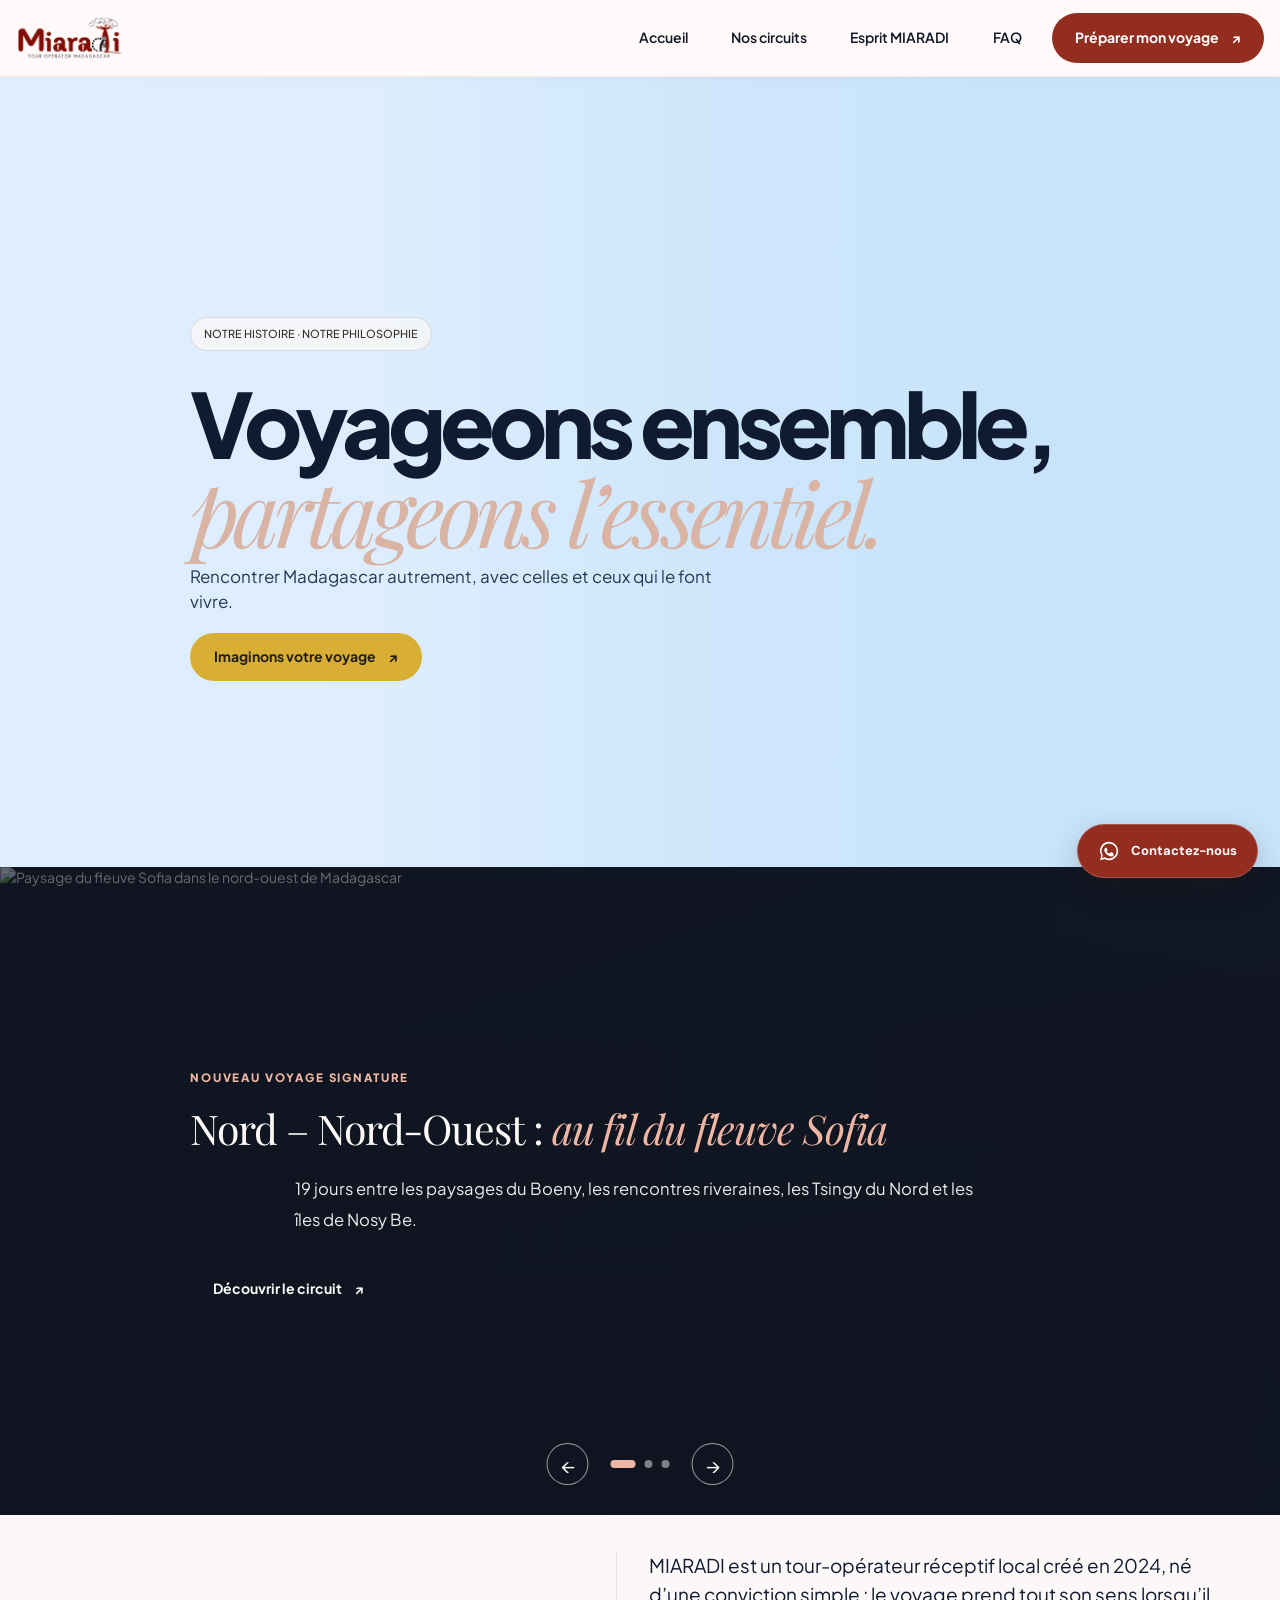
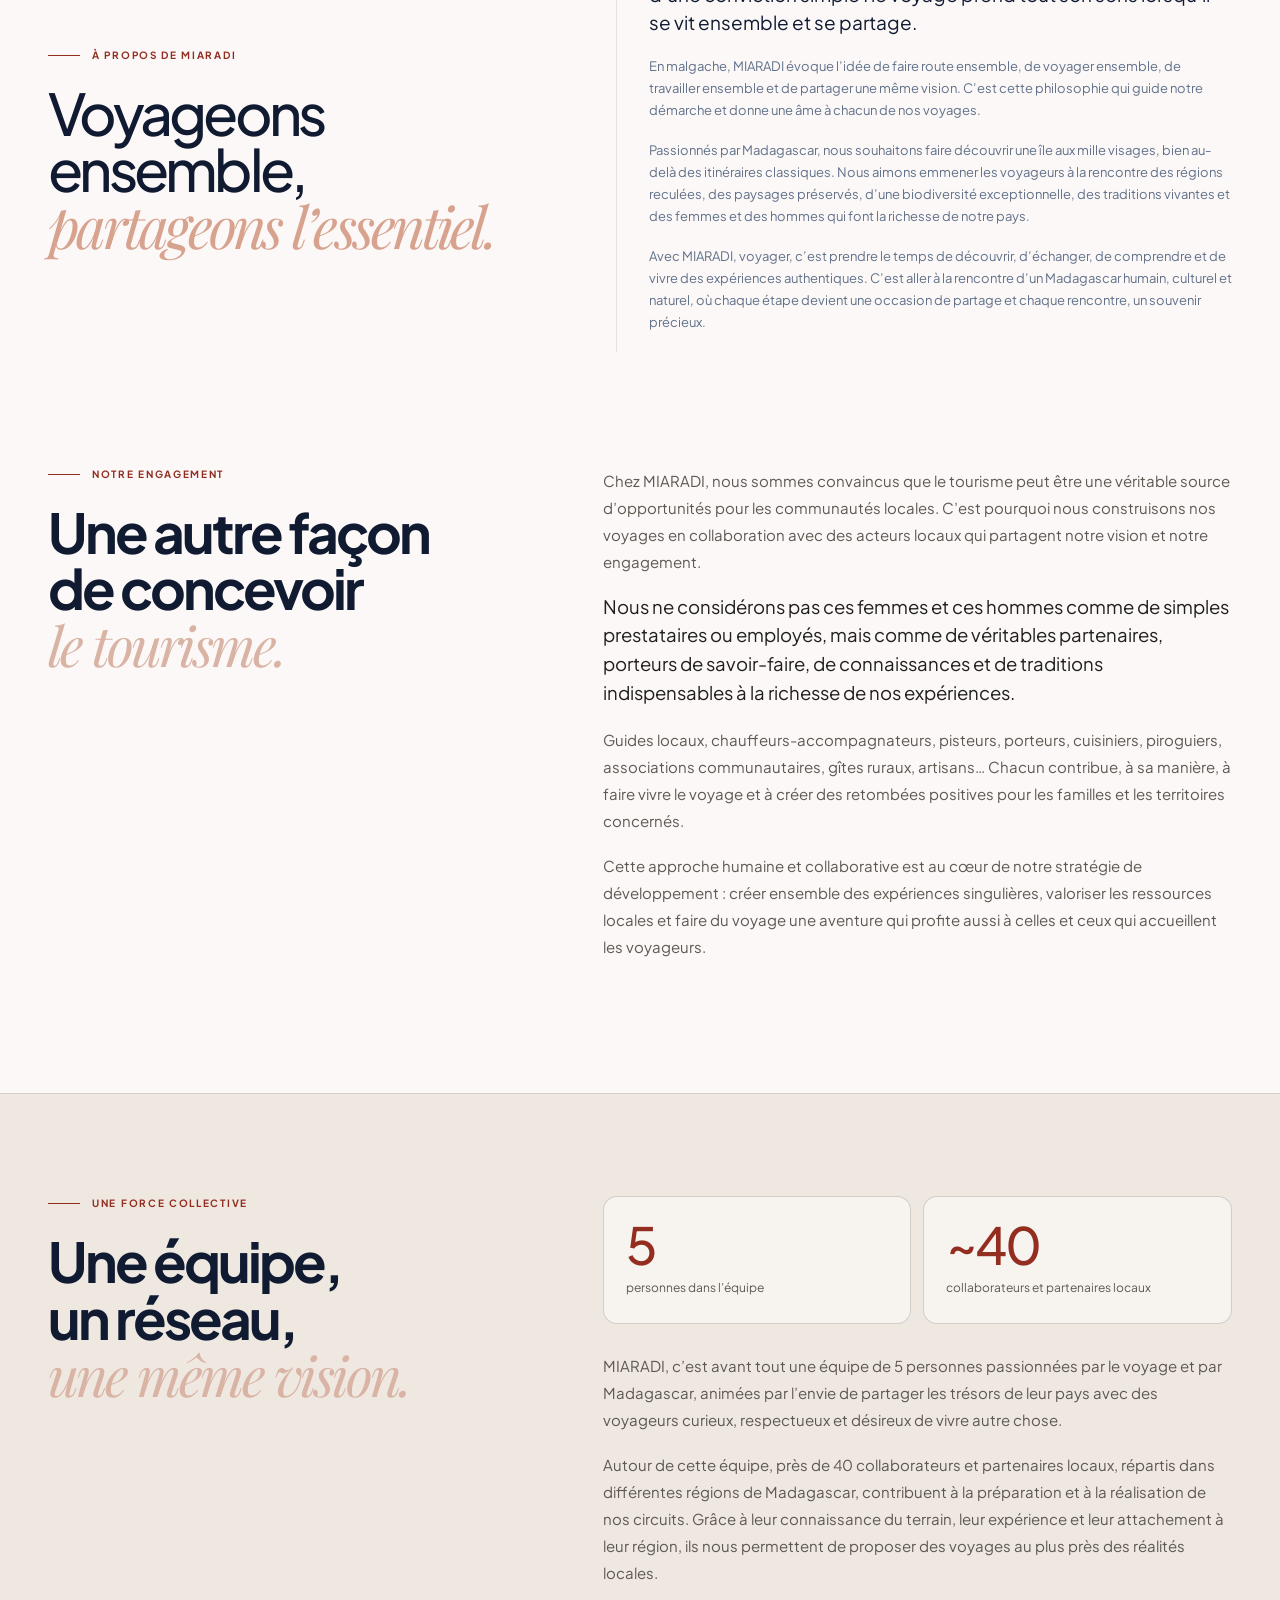
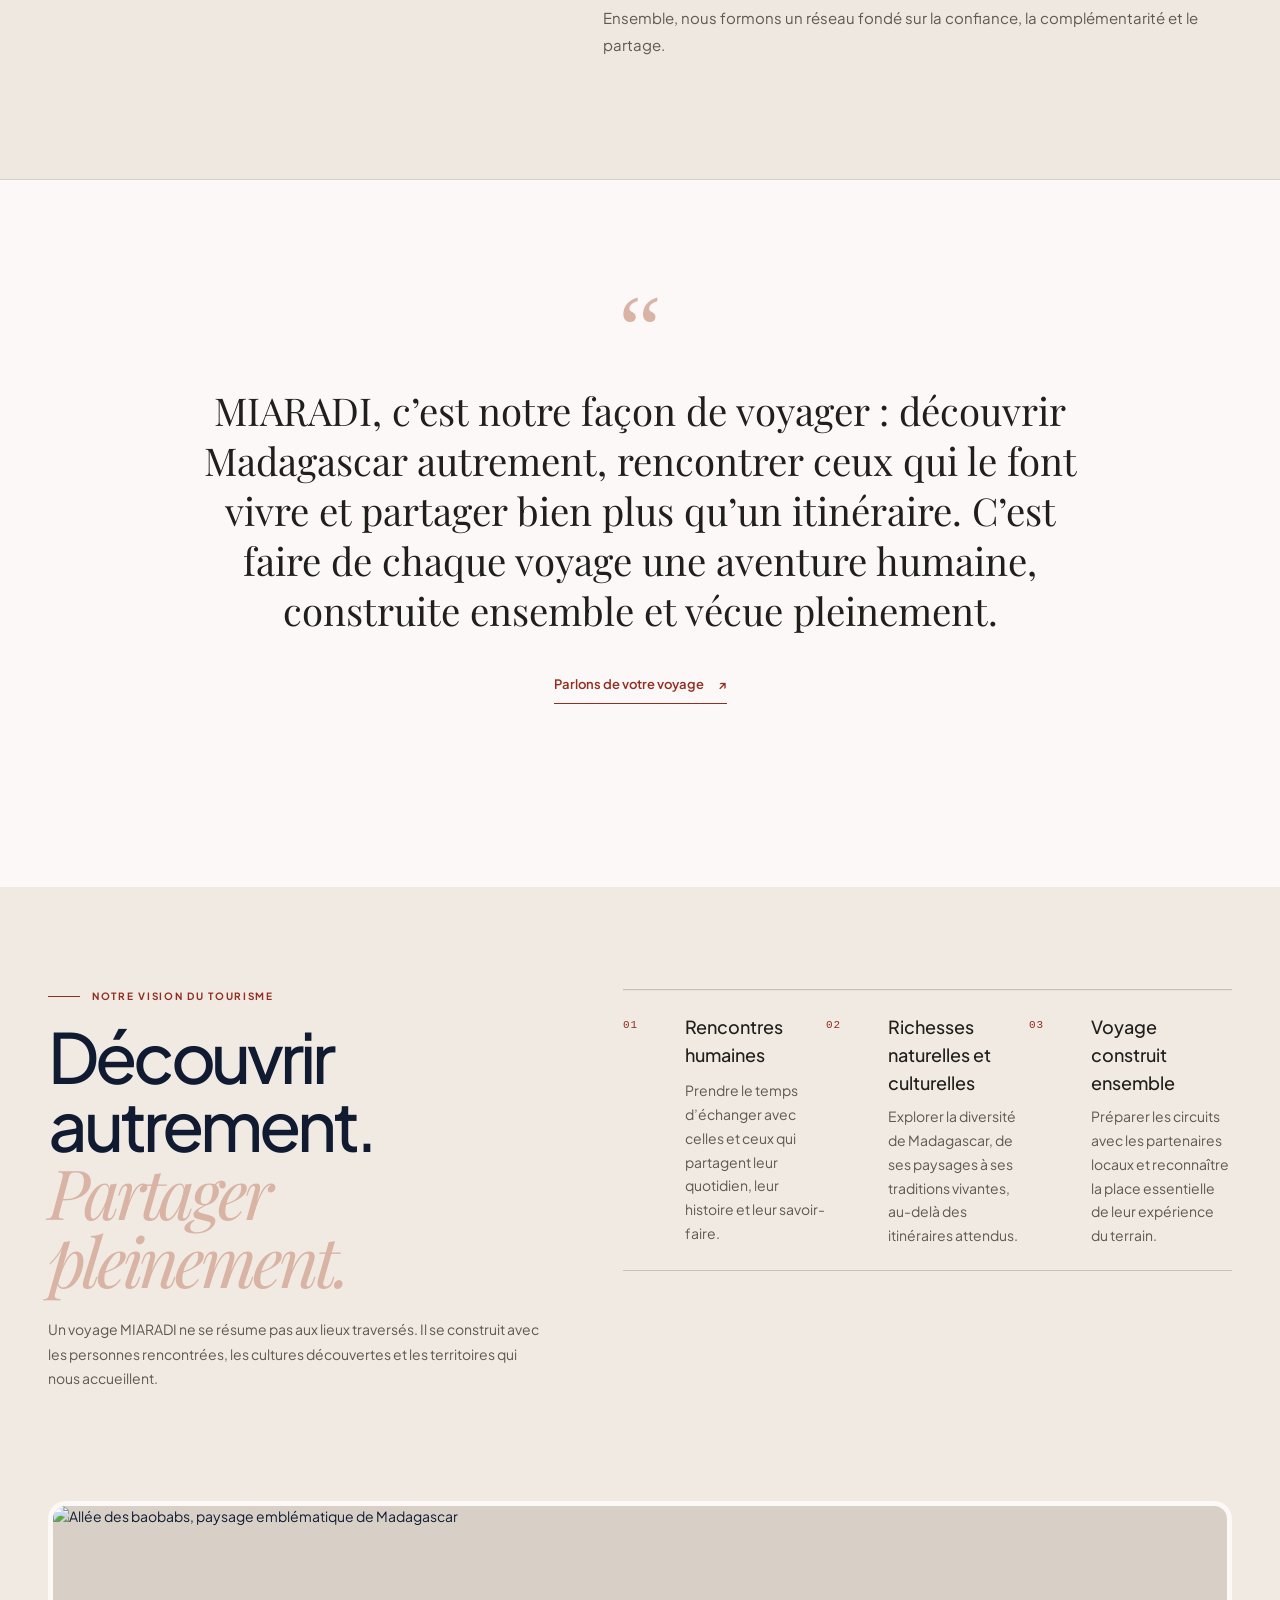
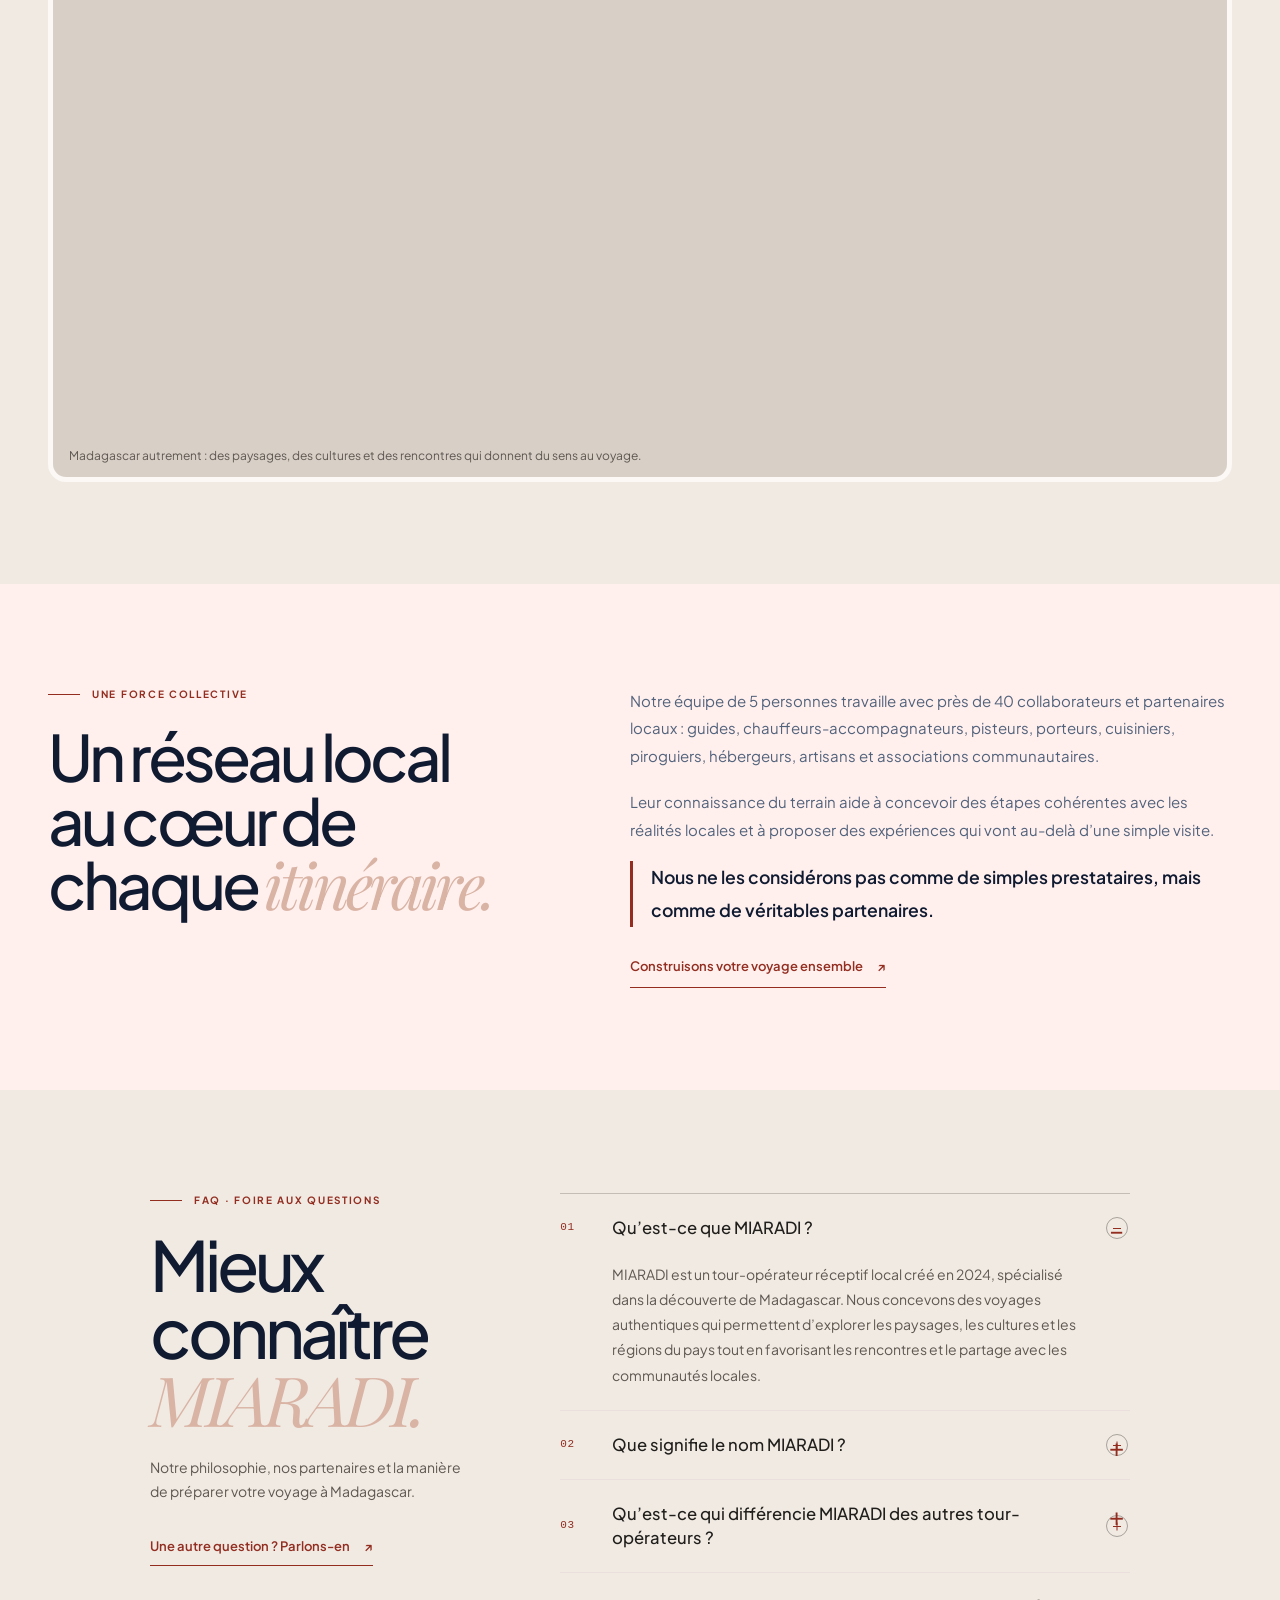
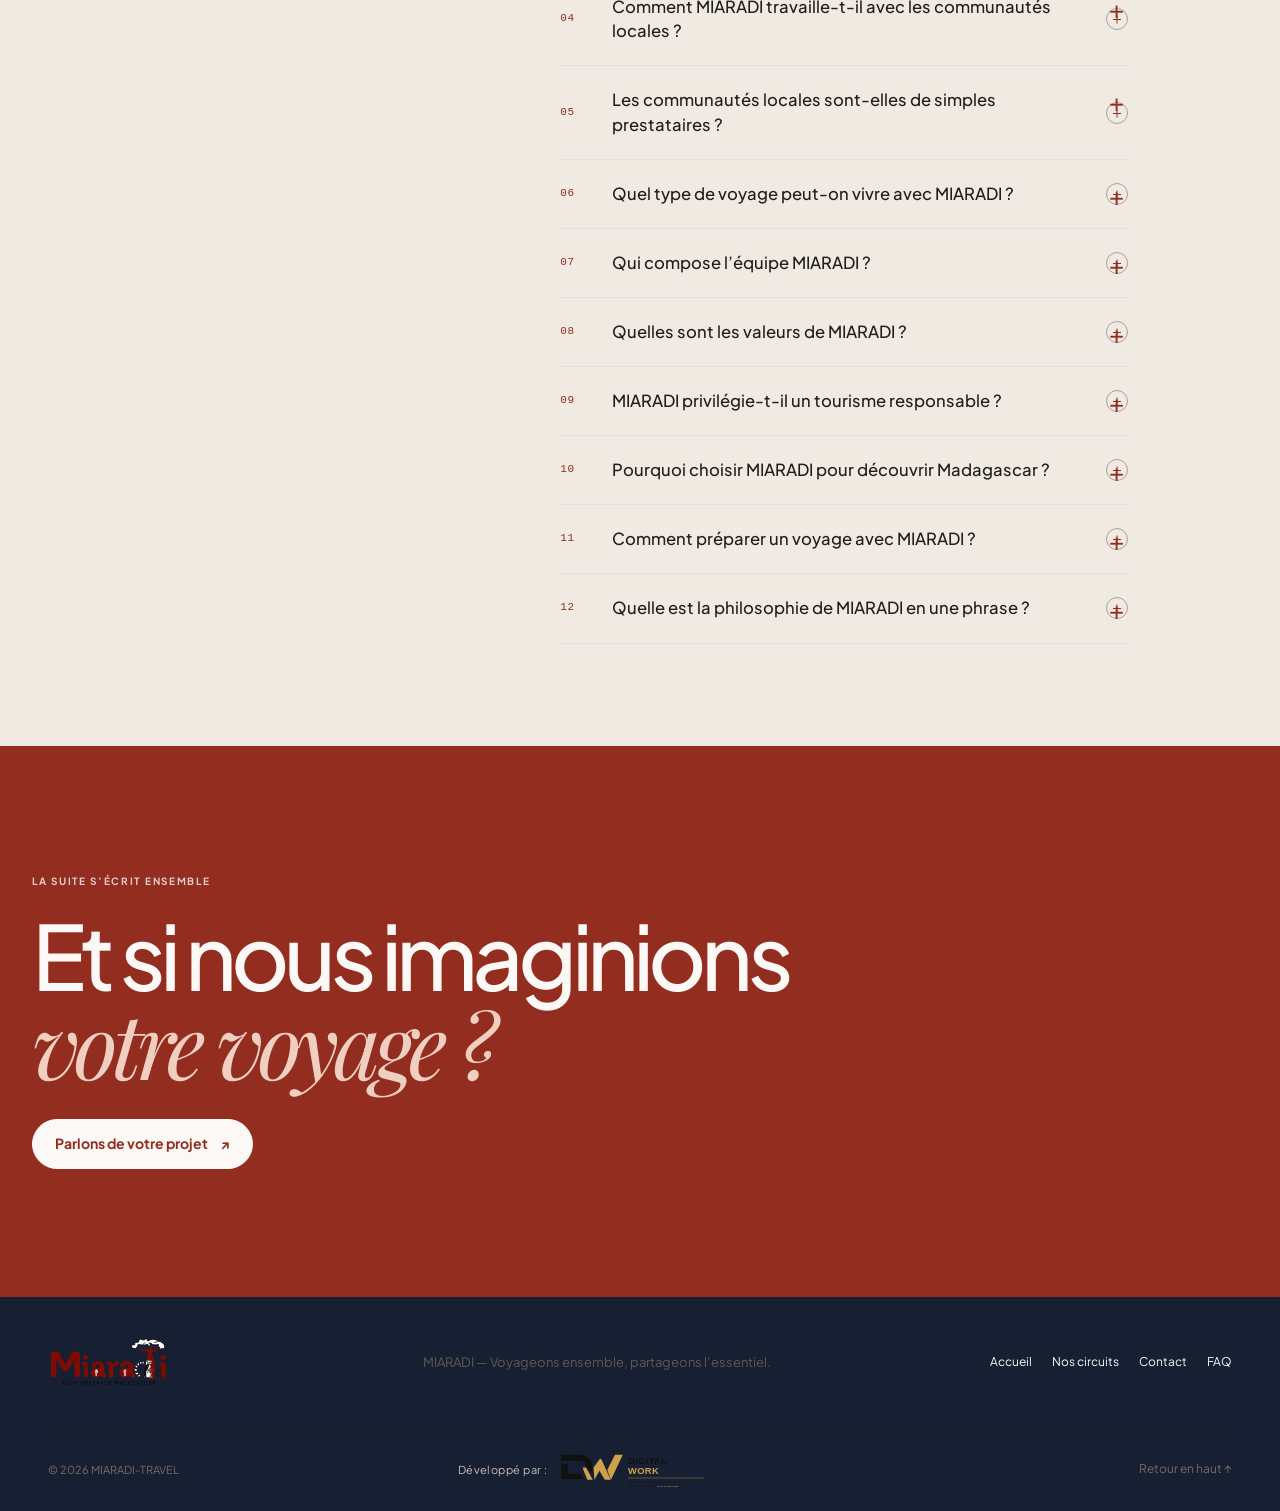
==== a-propos.html @ 522d321a "Point signature circuit buttons to their detailed pages" ====
<!doctype html>
<html lang="fr">
<head>
  <meta charset="utf-8">
  <meta name="viewport" content="width=device-width, initial-scale=1">
  <meta name="description" content="Découvrez l’histoire de MIARADI, notre philosophie du voyage partagé et notre réseau local à Madagascar." data-about-meta="metaDescription">
  <meta name="theme-color" content="#FBF8F5">
  <title data-about-meta="metaTitle">À propos de MIARADI — Voyageons ensemble</title>
  <link rel="stylesheet" href="site.css">
  <script src="script.js" defer></script>
  <script src="circuit-pages.js" defer></script>
  <script src="floating-contact.js" defer></script><script src="footer-partners.js" defer></script>
</head>
<body>
  <a class="skip-link" href="#main">Aller au contenu</a>
  <header class="site-header" id="top">
    <div class="container header-inner">
      <a class="brand" href="index.html" aria-label="MIARADI-TRAVEL, accueil"><img class="brand-logo" src="assets/miaradi-logo.png" alt="Miaradi — Tour Operator Madagascar"></a>
      <button class="menu-toggle" type="button" aria-expanded="false" aria-controls="primary-nav" aria-label="Ouvrir le menu"><span></span><span></span></button>
      <nav class="primary-nav" id="primary-nav" aria-label="Navigation principale">
        <a href="index.html#top" data-about-key="navHome">Accueil</a><a href="index.html#circuits" data-about-key="navCircuits">Nos circuits</a><a href="a-propos.html#about-story" aria-current="page" data-about-key="navAbout">Esprit MIARADI</a><a href="#faq" data-about-key="navFaq">FAQ</a>
        <button class="language-toggle" type="button" aria-label="Switch language">EN</button>
        <a class="nav-cta" href="index.html#contact"><span data-about-key="navQuote">Préparer mon voyage</span> <span aria-hidden="true">↗</span></a>
      </nav>
    </div>
  </header>
  <main id="main">
    <section class="hero about-page-hero" aria-labelledby="about-page-title">
      <img class="hero-image" data-about-image="heroImage" data-about-alt="heroImageAlt" src="https://commons.wikimedia.org/wiki/Special:FilePath/Walking_the_Avenue_of_the_Baobabs.jpg?width=1800" alt="Allée des baobabs à Madagascar">
      <div class="hero-shade"></div>
      <div class="container hero-content"><p class="eyebrow eyebrow-light" data-about-key="heroEyebrow">NOTRE HISTOIRE · NOTRE PHILOSOPHIE</p><h1 id="about-page-title"><span data-about-key="heroTitle">Voyageons ensemble,</span><br><em data-about-key="heroAccent">partageons l’essentiel.</em></h1><p class="hero-copy" data-about-key="heroText">Rencontrer Madagascar autrement, avec celles et ceux qui le font vivre.</p><div class="hero-actions"><a class="button button-light" href="index.html#contact"><span data-about-key="heroButton">Imaginons votre voyage</span> <span aria-hidden="true">↗</span></a></div></div>
    </section>
    <section class="signature-circuit-slider" aria-label="Circuits à découvrir" data-circuit-slider>
      <article class="signature-slide is-active" data-slide aria-hidden="false">
        <img class="signature-slide-image" data-about-image="sofiaImage" data-about-alt="sofiaImageAlt" src="https://commons.wikimedia.org/wiki/Special:FilePath/C%C3%A9lestine-Vall%C3%A9e_de_la_Sofia_(Madagascar).jpg?width=1800" alt="Paysage du fleuve Sofia dans le nord-ouest de Madagascar">
        <div class="signature-slide-shade"></div>
        <div class="signature-slide-content">
          <p class="section-kicker" data-about-key="sofiaEyebrow">NOUVEAU VOYAGE SIGNATURE</p>
          <h2><span data-about-key="sofiaTitle">Nord – Nord-Ouest :</span> <em data-about-key="sofiaAccent">au fil du fleuve Sofia</em></h2>
          <p data-about-key="sofiaText">19 jours entre les paysages du Boeny, les rencontres riveraines, les Tsingy du Nord et les îles de Nosy Be.</p>
          <a class="button button-outline-light" data-about-href="sofiaLink" href="backend/public/circuit-detail.php?slug=nord-nord-ouest"><span data-about-key="sofiaButton">Découvrir le circuit</span> <span aria-hidden="true">↗</span></a>
        </div>
      </article>
      <article class="signature-slide" data-slide aria-hidden="true">
        <img class="signature-slide-image" src="https://commons.wikimedia.org/wiki/Special:FilePath/Walking_the_Avenue_of_the_Baobabs.jpg?width=1800" alt="Baobabs emblématiques de Madagascar" loading="lazy">
        <div class="signature-slide-shade"></div>
        <div class="signature-slide-content">
          <p class="section-kicker">GRAND VOYAGE · 25 JOURS</p>
          <h2>Madagascar <em>du Sud au Nord</em></h2>
          <p>Des paysages de la RN7 aux baobabs de l’Ouest, jusqu’aux plages et aux îles du Nord.</p>
          <a class="button button-outline-light" href="backend/public/circuit-detail.php?slug=madagascar-sud-nord">Découvrir le circuit <span aria-hidden="true">↗</span></a>
        </div>
      </article>
      <article class="signature-slide signature-slide-custom" data-slide aria-hidden="true">
        <div class="signature-slide-shade"></div>
        <div class="signature-slide-content">
          <p class="section-kicker">VOYAGE SUR MESURE</p>
          <h2>Votre Madagascar, <em>à votre rythme.</em></h2>
          <p>Nature, culture, aventure ou détente : imaginons un itinéraire adapté à vos envies et à votre façon de voyager.</p>
          <a class="button button-outline-light" href="index.html#contact">Imaginons votre voyage <span aria-hidden="true">↗</span></a>
        </div>
      </article>
      <div class="signature-slider-controls">
        <button type="button" data-slide-prev aria-label="Circuit précédent">←</button>
        <div class="signature-slider-dots" aria-label="Choisir un circuit">
          <button type="button" data-slide-to="0" class="is-active" aria-label="Afficher le circuit du fleuve Sofia" aria-current="true"></button>
          <button type="button" data-slide-to="1" aria-label="Afficher le circuit du Sud au Nord"></button>
          <button type="button" data-slide-to="2" aria-label="Afficher le voyage sur mesure"></button>
        </div>
        <button type="button" data-slide-next aria-label="Circuit suivant">→</button>
      </div>
    </section>
    <section class="intro section-pad about-mi" id="about-story" aria-labelledby="about-title">
      <div class="container about-opening">
        <div class="about-heading">
          <p class="eyebrow"><span class="eyebrow-line"></span><span data-about-key="storyEyebrow">À PROPOS DE MIARADI</span></p>
          <h2 id="about-title"><span data-about-key="storyTitle">Voyageons ensemble,</span><br><em data-about-key="storyAccent">partageons l’essentiel.</em></h2>
        </div>
        <div class="about-lead">
          <p class="about-strong" data-about-key="storyLead">MIARADI est un tour-opérateur réceptif local créé en 2024, né d’une conviction simple : le voyage prend tout son sens lorsqu’il se vit ensemble et se partage.</p>
          <p data-about-key="storyP1">En malgache, MIARADI évoque l’idée de faire route ensemble, de voyager ensemble, de travailler ensemble et de partager une même vision. C’est cette philosophie qui guide notre démarche et donne une âme à chacun de nos voyages.</p>
          <p data-about-key="storyP2">Passionnés par Madagascar, nous souhaitons faire découvrir une île aux mille visages, bien au-delà des itinéraires classiques. Nous aimons emmener les voyageurs à la rencontre des régions reculées, des paysages préservés, d’une biodiversité exceptionnelle, des traditions vivantes et des femmes et des hommes qui font la richesse de notre pays.</p>
          <p data-about-key="storyP3">Avec MIARADI, voyager, c’est prendre le temps de découvrir, d’échanger, de comprendre et de vivre des expériences authentiques. C’est aller à la rencontre d’un Madagascar humain, culturel et naturel, où chaque étape devient une occasion de partage et chaque rencontre, un souvenir précieux.</p>
        </div>
      </div>
      <div class="container about-collaboration">
        <div class="about-collaboration-heading">
          <p class="eyebrow"><span class="eyebrow-line"></span><span data-about-key="engagementEyebrow">NOTRE ENGAGEMENT</span></p>
          <h3><span data-about-key="engagementTitle">Une autre façon de concevoir</span> <em data-about-key="engagementAccent">le tourisme.</em></h3>
        </div>
        <div class="about-collaboration-copy">
          <p data-about-key="engagementP1">Chez MIARADI, nous sommes convaincus que le tourisme peut être une véritable source d’opportunités pour les communautés locales. C’est pourquoi nous construisons nos voyages en collaboration avec des acteurs locaux qui partagent notre vision et notre engagement.</p>
          <p class="about-strong" data-about-key="engagementStrong">Nous ne considérons pas ces femmes et ces hommes comme de simples prestataires ou employés, mais comme de véritables partenaires, porteurs de savoir-faire, de connaissances et de traditions indispensables à la richesse de nos expériences.</p>
          <p data-about-key="engagementP2">Guides locaux, chauffeurs-accompagnateurs, pisteurs, porteurs, cuisiniers, piroguiers, associations communautaires, gîtes ruraux, artisans… Chacun contribue, à sa manière, à faire vivre le voyage et à créer des retombées positives pour les familles et les territoires concernés.</p>
          <p data-about-key="engagementP3">Cette approche humaine et collaborative est au cœur de notre stratégie de développement : créer ensemble des expériences singulières, valoriser les ressources locales et faire du voyage une aventure qui profite aussi à celles et ceux qui accueillent les voyageurs.</p>
        </div>
      </div>
      <div class="about-team-band">
        <div class="container about-team-layout">
          <div class="about-team-heading">
            <p class="eyebrow"><span class="eyebrow-line"></span><span data-about-key="teamEyebrow">UNE FORCE COLLECTIVE</span></p>
            <h3><span data-about-key="teamTitle">Une équipe, un réseau,</span><br><em data-about-key="teamAccent">une même vision.</em></h3>
          </div>
          <div class="about-team-content">
            <div class="about-stats">
              <div><strong data-about-key="teamSize">5</strong><span data-about-key="teamSizeLabel">personnes dans l’équipe</span></div>
              <div><strong data-about-key="partnerCount">~40</strong><span data-about-key="partnerCountLabel">collaborateurs et partenaires locaux</span></div>
            </div>
            <p data-about-key="teamP1">MIARADI, c’est avant tout une équipe de 5 personnes passionnées par le voyage et par Madagascar, animées par l’envie de partager les trésors de leur pays avec des voyageurs curieux, respectueux et désireux de vivre autre chose.</p>
            <p data-about-key="teamP2">Autour de cette équipe, près de 40 collaborateurs et partenaires locaux, répartis dans différentes régions de Madagascar, contribuent à la préparation et à la réalisation de nos circuits. Grâce à leur connaissance du terrain, leur expérience et leur attachement à leur région, ils nous permettent de proposer des voyages au plus près des réalités locales.</p>
            <p data-about-key="teamP3">Ensemble, nous formons un réseau fondé sur la confiance, la complémentarité et le partage.</p>
          </div>
        </div>
      </div>
      <div class="container about-closing">
        <span class="about-closing-mark" aria-hidden="true">“</span>
        <p data-about-key="closingText">MIARADI, c’est notre façon de voyager : découvrir Madagascar autrement, rencontrer ceux qui le font vivre et partager bien plus qu’un itinéraire. C’est faire de chaque voyage une aventure humaine, construite ensemble et vécue pleinement.</p>
        <a class="underlined-link" href="index.html#contact"><span data-about-key="closingLink">Parlons de votre voyage</span><span aria-hidden="true">↗</span></a>
      </div>
    </section>
    <section class="tourism-vision section-pad" id="tourism-vision" aria-labelledby="tourism-vision-title">
      <div class="container tourism-vision-inner">
        <div class="tourism-vision-heading">
          <p class="eyebrow"><span class="eyebrow-line"></span><span data-about-key="visionEyebrow">NOTRE VISION DU TOURISME</span></p>
          <h2 id="tourism-vision-title"><span data-about-key="visionTitle">Découvrir autrement.</span><br><em data-about-key="visionAccent">Partager pleinement.</em></h2>
          <p data-about-key="visionText">Un voyage MIARADI ne se résume pas aux lieux traversés. Il se construit avec les personnes rencontrées, les cultures découvertes et les territoires qui nous accueillent.</p>
        </div>
        <div class="tourism-vision-pillars">
          <article class="tourism-pillar">
            <span class="tourism-pillar-number">01</span>
            <h3 data-about-key="pillar1Title">Rencontres humaines</h3>
            <p data-about-key="pillar1Text">Prendre le temps d’échanger avec celles et ceux qui partagent leur quotidien, leur histoire et leur savoir-faire.</p>
          </article>
          <article class="tourism-pillar">
            <span class="tourism-pillar-number">02</span>
            <h3 data-about-key="pillar2Title">Richesses naturelles et culturelles</h3>
            <p data-about-key="pillar2Text">Explorer la diversité de Madagascar, de ses paysages à ses traditions vivantes, au-delà des itinéraires attendus.</p>
          </article>
          <article class="tourism-pillar">
            <span class="tourism-pillar-number">03</span>
            <h3 data-about-key="pillar3Title">Voyage construit ensemble</h3>
            <p data-about-key="pillar3Text">Préparer les circuits avec les partenaires locaux et reconnaître la place essentielle de leur expérience du terrain.</p>
          </article>
        </div>
        <figure class="tourism-vision-image">
          <img data-about-image="visionImage" data-about-alt="visionImageAlt" src="https://commons.wikimedia.org/wiki/Special:FilePath/Walking_the_Avenue_of_the_Baobabs.jpg?width=1600" alt="Allée des baobabs, paysage emblématique de Madagascar" loading="lazy">
          <figcaption data-about-key="visionCaption">Madagascar autrement : des paysages, des cultures et des rencontres qui donnent du sens au voyage.</figcaption>
        </figure>
      </div>
    </section>
    <section class="local-network-proof section-pad" aria-labelledby="local-network-title">
      <div class="container local-network-layout">
        <div>
          <p class="eyebrow"><span class="eyebrow-line"></span><span data-about-key="networkEyebrow">UNE FORCE COLLECTIVE</span></p>
          <h2 id="local-network-title"><span data-about-key="networkTitle">Un réseau local au cœur de chaque</span> <em data-about-key="networkAccent">itinéraire.</em></h2>
        </div>
        <div>
          <p data-about-key="networkP1">Notre équipe de 5 personnes travaille avec près de 40 collaborateurs et partenaires locaux : guides, chauffeurs-accompagnateurs, pisteurs, porteurs, cuisiniers, piroguiers, hébergeurs, artisans et associations communautaires.</p>
          <p data-about-key="networkP2">Leur connaissance du terrain aide à concevoir des étapes cohérentes avec les réalités locales et à proposer des expériences qui vont au-delà d’une simple visite.</p>
          <p class="local-network-emphasis" data-about-key="networkStrong">Nous ne les considérons pas comme de simples prestataires, mais comme de véritables partenaires.</p>
          <a class="underlined-link" href="index.html#contact"><span data-about-key="networkLink">Construisons votre voyage ensemble</span> <span aria-hidden="true">↗</span></a>
        </div>
      </div>
    </section>
    <section class="faq-section section-pad" id="faq" aria-labelledby="faq-title">
      <div class="container faq-layout">
        <div class="faq-intro">
          <p class="eyebrow"><span class="eyebrow-line"></span><span data-about-key="faqEyebrow">FAQ · FOIRE AUX QUESTIONS</span></p>
          <h2 id="faq-title"><span data-about-key="faqTitle">Mieux connaître</span><br><em data-about-key="faqAccent">MIARADI.</em></h2>
          <p data-about-key="faqIntro">Notre philosophie, nos partenaires et la manière de préparer votre voyage à Madagascar.</p>
          <a class="underlined-link" href="index.html#contact"><span data-about-key="faqLink">Une autre question ? Parlons-en</span> <span aria-hidden="true">↗</span></a>
        </div>
        <div class="faq-list">
          <details class="faq-item" open>
            <summary><span class="faq-number">01</span><span data-about-key="faq1Q">Qu’est-ce que MIARADI ?</span><span class="faq-toggle" aria-hidden="true"></span></summary>
            <div class="faq-answer"><p data-about-key="faq1A">MIARADI est un tour-opérateur réceptif local créé en 2024, spécialisé dans la découverte de Madagascar. Nous concevons des voyages authentiques qui permettent d’explorer les paysages, les cultures et les régions du pays tout en favorisant les rencontres et le partage avec les communautés locales.</p></div>
          </details>
          <details class="faq-item">
            <summary><span class="faq-number">02</span><span data-about-key="faq2Q">Que signifie le nom MIARADI ?</span><span class="faq-toggle" aria-hidden="true"></span></summary>
            <div class="faq-answer"><p data-about-key="faq2A">MIARADI évoque l’idée de voyager ensemble, d’avancer ensemble et de partager une même aventure. Ce nom reflète notre philosophie : le voyage est plus enrichissant lorsqu’il rapproche les personnes, valorise les rencontres et se construit collectivement.</p></div>
          </details>
          <details class="faq-item">
            <summary><span class="faq-number">03</span><span data-about-key="faq3Q">Qu’est-ce qui différencie MIARADI des autres tour-opérateurs ?</span><span class="faq-toggle" aria-hidden="true"></span></summary>
            <div class="faq-answer"><p data-about-key="faq3A">Nous privilégions une approche humaine et collaborative du tourisme. Au-delà des sites incontournables, nous souhaitons faire découvrir un Madagascar authentique, notamment ses régions reculées, ses traditions vivantes et ses richesses naturelles, grâce à ceux qui connaissent et font vivre ces territoires.</p></div>
          </details>
          <details class="faq-item">
            <summary><span class="faq-number">04</span><span data-about-key="faq4Q">Comment MIARADI travaille-t-il avec les communautés locales ?</span><span class="faq-toggle" aria-hidden="true"></span></summary>
            <div class="faq-answer"><p data-about-key="faq4A">Nous construisons nos circuits avec des partenaires locaux qui contribuent directement à l’organisation et au déroulement des voyages. Guides, chauffeurs-accompagnateurs, pisteurs, porteurs, cuisiniers, piroguiers, artisans et hébergeurs participent à la création d’expériences enrichissantes et à la valorisation des savoir-faire locaux.</p></div>
          </details>
          <details class="faq-item">
            <summary><span class="faq-number">05</span><span data-about-key="faq5Q">Les communautés locales sont-elles de simples prestataires ?</span><span class="faq-toggle" aria-hidden="true"></span></summary>
            <div class="faq-answer"><p data-about-key="faq5A">Non. Chez MIARADI, nous considérons nos partenaires locaux comme des acteurs essentiels de chaque voyage. Leur expérience, leurs connaissances et leurs traditions contribuent pleinement à la qualité des expériences proposées. Nous privilégions une collaboration fondée sur la confiance, le respect et le partage.</p></div>
          </details>
          <details class="faq-item">
            <summary><span class="faq-number">06</span><span data-about-key="faq6Q">Quel type de voyage peut-on vivre avec MIARADI ?</span><span class="faq-toggle" aria-hidden="true"></span></summary>
            <div class="faq-answer"><p data-about-key="faq6A">Nous proposons une découverte de Madagascar qui associe nature, culture, aventure et rencontres humaines. Nos voyages peuvent conduire les voyageurs vers des paysages préservés, des villages, des sites remarquables et des régions moins fréquentées, selon le circuit choisi.</p></div>
          </details>
          <details class="faq-item">
            <summary><span class="faq-number">07</span><span data-about-key="faq7Q">Qui compose l’équipe MIARADI ?</span><span class="faq-toggle" aria-hidden="true"></span></summary>
            <div class="faq-answer"><p data-about-key="faq7A">MIARADI s’appuie sur une équipe de 5 personnes passionnées par Madagascar et le voyage. Elle travaille avec un réseau de près de 40 collaborateurs et partenaires locaux répartis dans différentes régions du pays. Cette organisation nous permet de nous appuyer sur une connaissance concrète du terrain.</p></div>
          </details>
          <details class="faq-item">
            <summary><span class="faq-number">08</span><span data-about-key="faq8Q">Quelles sont les valeurs de MIARADI ?</span><span class="faq-toggle" aria-hidden="true"></span></summary>
            <div class="faq-answer"><p data-about-key="faq8A">Nos engagements reposent sur cinq valeurs essentielles : le partage — vivre des expériences qui rapprochent les voyageurs et les habitants ; l’authenticité — découvrir Madagascar au-delà des itinéraires classiques ; la collaboration — construire nos voyages avec les acteurs locaux ; le respect — valoriser les cultures, les traditions et les territoires visités ; la confiance — développer des relations durables avec nos partenaires et nos voyageurs.</p><ul><li data-about-key="faq8Value1">Le partage : vivre des expériences qui rapprochent les voyageurs et les habitants.</li><li data-about-key="faq8Value2">L’authenticité : découvrir Madagascar au-delà des itinéraires classiques.</li><li data-about-key="faq8Value3">La collaboration : construire nos voyages avec les acteurs locaux.</li><li data-about-key="faq8Value4">Le respect : valoriser les cultures, les traditions et les territoires visités.</li><li data-about-key="faq8Value5">La confiance : développer des relations durables avec nos partenaires et nos voyageurs.</li></ul></div>
          </details>
          <details class="faq-item">
            <summary><span class="faq-number">09</span><span data-about-key="faq9Q">MIARADI privilégie-t-il un tourisme responsable ?</span><span class="faq-toggle" aria-hidden="true"></span></summary>
            <div class="faq-answer"><p data-about-key="faq9A">Nous souhaitons développer un tourisme plus humain, attentif aux territoires visités et aux personnes qui les font vivre. Notre démarche consiste notamment à collaborer avec des acteurs locaux, à valoriser leurs compétences et à favoriser des retombées positives pour les communautés. Nous considérons cette approche comme un engagement à faire progresser durablement.</p></div>
          </details>
          <details class="faq-item">
            <summary><span class="faq-number">10</span><span data-about-key="faq10Q">Pourquoi choisir MIARADI pour découvrir Madagascar ?</span><span class="faq-toggle" aria-hidden="true"></span></summary>
            <div class="faq-answer"><p data-about-key="faq10A">Choisir MIARADI, c’est privilégier une découverte de Madagascar fondée sur les rencontres, le partage et la connaissance du terrain. C’est aussi voyager avec une équipe locale qui souhaite faire de chaque circuit une expérience humaine, enrichissante et construite avec ses partenaires.</p></div>
          </details>
          <details class="faq-item">
            <summary><span class="faq-number">11</span><span data-about-key="faq11Q">Comment préparer un voyage avec MIARADI ?</span><span class="faq-toggle" aria-hidden="true"></span></summary>
            <div class="faq-answer"><p data-about-key="faq11A">Découvrez nos circuits pour choisir un voyage adapté à vos envies, à vos centres d’intérêt et à la durée de votre séjour. Vous pouvez ensuite nous contacter pour demander un devis personnalisé et échanger avec notre équipe sur votre projet.</p></div>
          </details>
          <details class="faq-item">
            <summary><span class="faq-number">12</span><span data-about-key="faq12Q">Quelle est la philosophie de MIARADI en une phrase ?</span><span class="faq-toggle" aria-hidden="true"></span></summary>
            <div class="faq-answer"><p data-about-key="faq12A">Voyager ensemble, découvrir autrement et partager l’essentiel. Pour MIARADI, un voyage ne se résume pas aux lieux visités : il se construit aussi à travers les rencontres, les échanges et les liens créés tout au long du parcours.</p></div>
          </details>
        </div>
      </div>
    </section>
    <section class="about-final-cta"><div class="container"><p class="eyebrow" data-about-key="ctaEyebrow">LA SUITE S’ÉCRIT ENSEMBLE</p><h2><span data-about-key="ctaTitle">Et si nous imaginions</span><br><em data-about-key="ctaAccent">votre voyage ?</em></h2><a class="button button-primary" href="index.html#contact"><span data-about-key="ctaButton">Parlons de votre projet</span> <span aria-hidden="true">↗</span></a></div></section>
  </main>
  <footer class="site-footer"><div class="container footer-main"><a class="brand brand-footer" href="index.html"><img class="brand-logo brand-logo-footer" src="assets/miaradi-logo.png" alt="Miaradi — Tour Operator Madagascar"></a><p data-about-key="footerTagline">MIARADI — Voyageons ensemble, partageons l’essentiel.</p><nav aria-label="Navigation de pied de page"><a href="index.html#top" data-about-key="footerHome">Accueil</a><a href="index.html#circuits" data-about-key="footerCircuits">Nos circuits</a><a href="index.html#contact" data-about-key="footerContact">Contact</a><a href="#faq" data-about-key="footerFaq">FAQ</a></nav></div><div class="container footer-bottom"><span>© <span id="year"></span> MIARADI-TRAVEL</span><span class="footer-credit"><span class="footer-developer-label">Développé par :</span><a class="footer-developer" href="https://zagarino0.github.io/site-digital-work/" target="_blank" rel="noopener noreferrer" aria-label="Site développé par Digital Work"><img src="assets/digital-work-logo-horizontal-dark.svg" alt="Digital Work — Des solutions digitales pour un avenir plus grand"></a></span><a href="#top" data-about-key="footerBackTop">Retour en haut ↑</a></div></footer>
<script>
(async()=>{try{const response=await fetch('backend/public/api/about-settings.php',{headers:{Accept:'application/json'},cache:'no-store'});if(!response.ok)return;const payload=await response.json();const data=payload.data||{};document.querySelectorAll('[data-about-key]').forEach(node=>{const key=node.dataset.aboutKey;if(typeof data[key]==='string')node.textContent=data[key];});document.querySelectorAll('[data-about-image]').forEach(img=>{const key=img.dataset.aboutImage;const altKey=img.dataset.aboutAlt;if(typeof data[key]==='string'&&data[key])img.src=data[key];if(typeof data[altKey]==='string')img.alt=data[altKey];});document.querySelectorAll('[data-about-href]').forEach(node=>{const key=node.dataset.aboutHref;if(typeof data[key]==='string'&&data[key])node.href=data[key];});document.querySelectorAll('[data-about-meta]').forEach(node=>{const key=node.dataset.aboutMeta;if(typeof data[key]==='string'){if(node.tagName==='META')node.content=data[key];else node.textContent=data[key];}});}catch(error){console.warn('Le contenu À propos n’a pas pu être actualisé.',error);}})();
</script>
</body></html>
---- site.css ----
@import url('https://fonts.googleapis.com/css2?family=DM+Sans:wght@400;500;600;700&family=Playfair+Display:ital,wght@0,400;0,500;1,400;1,500&family=Plus+Jakarta+Sans:wght@400;500;600;700;800&display=swap');
:root{--red:#922D20;--paper:#FBF8F5;--ink:#211d1a;--muted:#706761;--line:rgba(33,29,26,.16);--soft:#F0EDE7;--dark:#211e1b;--serif:"Playfair Display",Georgia,serif;--sans:"DM Sans",Arial,sans-serif;--container:1240px}
*,*::before,*::after{box-sizing:border-box}html{scroll-behavior:smooth;scroll-padding-top:100px}body{margin:0;background:var(--paper);color:var(--ink);font:16px/1.65 var(--sans);-webkit-font-smoothing:antialiased}body.menu-open{overflow:hidden}img{display:block;max-width:100%}a{color:inherit;text-decoration:none}button,input,select,textarea{font:inherit}button,a{-webkit-tap-highlight-color:transparent}button{cursor:pointer}.container{width:min(var(--container),calc(100% - 64px));margin-inline:auto}.skip-link{position:absolute;z-index:1000;left:16px;top:-70px;background:white;padding:10px 14px}.skip-link:focus{top:12px}
.site-header{position:sticky;top:0;z-index:100;background:rgba(251,248,245,.96);backdrop-filter:blur(14px);border-bottom:1px solid var(--line)}.header-inner{min-height:88px;display:flex;align-items:center;justify-content:space-between;gap:30px}.brand{display:inline-flex;align-items:center;flex-shrink:0}.brand-logo{width:min(250px,25vw);height:auto;max-height:68px;object-fit:contain;object-position:left center}.primary-nav{display:flex;align-items:center;gap:clamp(16px,2.7vw,34px);font-size:13px;font-weight:600}.primary-nav>a:not(.nav-cta):hover{color:var(--red)}.language-toggle{border:0;padding:8px 0;color:var(--ink);background:transparent;font-size:12px;font-weight:700}.nav-cta,.button{display:inline-flex;align-items:center;justify-content:space-between;gap:22px;min-height:50px;padding:13px 18px;border:1px solid transparent;font-size:12px;font-weight:700;transition:background .2s,color .2s,transform .2s}.nav-cta,.button-primary{background:var(--red);color:white}.nav-cta:hover,.button-primary:hover{background:#742319;transform:translateY(-1px)}.button-light{background:var(--paper);color:var(--red)}.button-dark{background:var(--ink);color:white}.button-dark:hover{background:var(--red)}.menu-toggle{display:none;border:0;background:transparent;padding:10px}.menu-toggle span{display:block;width:25px;height:2px;margin:5px;background:var(--ink)}
.hero{position:relative;isolation:isolate;display:flex;align-items:center;min-height:min(800px,calc(100svh - 88px));overflow:hidden;background:#38302a;color:white}.hero-image,.hero-shade{position:absolute;z-index:-1;inset:0;width:100%;height:100%}.hero-image{object-fit:cover;object-position:center 54%;animation:hero-appear .9s ease both}.hero-shade{background:linear-gradient(90deg,rgba(22,18,16,.66),rgba(22,18,16,.35) 54%,rgba(22,18,16,.06)),linear-gradient(0deg,rgba(22,18,16,.35),transparent 40%)}.hero-content{padding-block:clamp(90px,14vh,150px) 130px;animation:rise-in .8s .1s both}.eyebrow{display:flex;align-items:center;gap:12px;margin:0 0 22px;color:var(--red);font-size:10px;font-weight:700;letter-spacing:.17em;line-height:1.5}.eyebrow-light{color:rgba(255,255,255,.88)}.eyebrow-line{display:inline-block;width:32px;height:1px;background:currentColor}h1,h2,h3,p{overflow-wrap:break-word}.hero h1,h2{margin:0;font-weight:500;letter-spacing:-.045em;line-height:1.06}.hero h1{max-width:900px;font-size:clamp(3.2rem,7.6vw,7rem);text-wrap:balance}.hero h1 em,h2 em{font-family:var(--serif);font-weight:400}.hero-copy{max-width:560px;margin:26px 0 30px;color:rgba(255,255,255,.9);font-size:clamp(1rem,1.5vw,1.2rem);line-height:1.8}.hero-actions{display:flex;align-items:center;flex-wrap:wrap;gap:16px}.hero-bottom{position:absolute;left:50%;bottom:24px;transform:translateX(-50%);display:flex;justify-content:space-between;gap:20px;color:rgba(255,255,255,.82);font-size:10px;letter-spacing:.13em}
.section-pad{padding-block:clamp(70px,9vw,124px)}.intro{background:var(--paper)}.about-opening{display:grid;grid-template-columns:minmax(0,.9fr) minmax(0,1.1fr);gap:clamp(34px,7vw,100px);align-items:start}.about-heading h2,.section-heading h2,.personalization-intro h2,.partners-copy h2,.contact h2{font-size:clamp(2.6rem,5.4vw,5.1rem)}.about-heading h2 em,.personalization-intro h2 em,.partners-copy h2 em,.contact h2 em{color:var(--red)}.about-lead p{margin:0 0 20px;color:var(--muted);line-height:1.9}.about-lead .about-strong{font-size:clamp(1.15rem,1.8vw,1.45rem);color:var(--ink);line-height:1.65}.underlined-link{display:inline-flex;align-items:center;gap:14px;padding:10px 0;border-bottom:1px solid var(--red);color:var(--red);font-size:12px;font-weight:700}
.circuits{background:var(--dark);color:var(--paper)}.section-heading{display:grid;grid-template-columns:minmax(0,1fr) minmax(280px,.75fr);gap:30px 70px;align-items:end;margin-bottom:48px}.section-heading .eyebrow{color:#e0b3a8}.section-heading h2{font-size:clamp(2.8rem,5.7vw,5.4rem)}.section-heading h2 em{color:#e7c9bc}.section-heading-copy{max-width:520px;margin:0;color:#cfc5bf;line-height:1.85}.circuit-filters{display:flex;align-items:end;justify-content:space-between;gap:22px;margin-bottom:32px}.filter-theme{display:grid;gap:10px}.filter-label{display:block;color:#d6b6aa;font-size:10px;font-weight:700;letter-spacing:.13em}.filter-buttons{display:flex;flex-wrap:wrap;gap:8px}.filter-button{border:1px solid rgba(255,255,255,.3);padding:9px 13px;background:transparent;color:#f8eee8;font-size:11px}.filter-button.is-active,.filter-button:hover{background:var(--paper);color:var(--ink)}.filter-select-wrap{display:grid;gap:8px;min-width:150px}.circuit-filter-select{min-height:40px;padding:8px 12px;border:1px solid rgba(255,255,255,.3);background:var(--dark);color:white}.circuit-grid{display:grid;grid-template-columns:repeat(3,minmax(0,1fr));gap:48px 24px}.circuit-card{min-width:0}.circuit-card[hidden]{display:none!important}.circuit-image-link{position:relative;display:block;overflow:hidden;aspect-ratio:4/4.8;background:#45403b}.circuit-image-link img{width:100%;height:100%;object-fit:cover;transition:transform .65s}.circuit-card:hover .circuit-image-link img{transform:scale(1.04)}.image-index{position:absolute;left:15px;bottom:15px;color:white;font-size:10px;letter-spacing:.12em}.image-arrow{position:absolute;right:14px;top:14px;display:grid;place-items:center;width:34px;height:34px;border:1px solid rgba(255,255,255,.6);border-radius:50%;color:white}.circuit-meta,.circuit-price{display:flex;align-items:center;justify-content:space-between;gap:12px;color:#c9bdb5;font-size:10px;letter-spacing:.08em}.circuit-meta{margin-top:17px}.circuit-price{margin-top:13px;padding-top:12px;border-top:1px solid rgba(255,255,255,.17)}.circuit-price strong{color:var(--paper);font-size:12px;letter-spacing:0}.circuit-card h3{margin:15px 0 7px;font-family:var(--serif);font-size:clamp(1.45rem,2.1vw,2rem);font-weight:400;line-height:1.2}.circuit-card>p{margin:0 0 15px;color:#cfc5bf;font-size:13px;line-height:1.75}.circuit-card .underlined-link{color:#f0d0c5;border-color:#bd7567}.gallery-trigger{display:inline-flex;gap:10px;align-items:center;margin:0 16px 0 0;border:0;border-bottom:1px solid rgba(255,255,255,.35);padding:10px 0;background:transparent;color:#fff;font-size:11px}.circuit-link{color:#f0d0c5}
.circuit-photo-gallery{padding-top:clamp(55px,7vw,90px);margin-top:clamp(55px,7vw,90px);border-top:1px solid rgba(255,255,255,.2)}.circuit-gallery-heading{margin-bottom:25px}.circuit-gallery-heading h2{font-size:clamp(2.3rem,4.8vw,4.5rem)}.circuit-gallery-heading h2 em{color:#e7c9bc}.circuit-gallery-grid{display:grid;grid-template-columns:repeat(4,minmax(0,1fr));gap:12px}.circuit-gallery-item{position:relative;display:block;min-height:190px;overflow:hidden;background:#45403b}.circuit-gallery-item-large{grid-column:span 2}.circuit-gallery-item img{width:100%;height:100%;min-height:190px;position:absolute;inset:0;object-fit:cover;transition:transform .6s}.circuit-gallery-item:hover img{transform:scale(1.04)}.circuit-gallery-item:after{content:"";position:absolute;inset:30% 0 0;background:linear-gradient(transparent,rgba(0,0,0,.65))}.circuit-gallery-caption{position:absolute;z-index:1;left:15px;right:15px;bottom:14px;display:grid;color:white}.circuit-gallery-caption small{font-size:9px;letter-spacing:.12em}.circuit-gallery-caption strong{font-family:var(--serif);font-size:1.1rem;font-weight:400}
.personalization{background:var(--soft)}.personalization-layout{display:grid;grid-template-columns:minmax(0,1.1fr) minmax(320px,.8fr);align-items:start;gap:clamp(38px,7vw,100px)}.personalization-intro h2{max-width:760px}.personalization-intro>p:not(.eyebrow){max-width:680px;color:var(--muted);line-height:1.85}.personalization-intro h3{margin:34px 0 16px;font-size:1.15rem}.planning-list{list-style:none;margin:0;padding:0;counter-reset:step}.planning-list li{counter-increment:step;position:relative;display:grid;gap:5px;padding:18px 0 18px 48px;border-top:1px solid var(--line)}.planning-list li:before{content:"0" counter(step);position:absolute;left:0;top:19px;color:var(--red);font-size:11px;letter-spacing:.1em}.planning-list li span{color:var(--muted);font-size:13px;line-height:1.7}.personalization-card{padding:clamp(24px,4vw,40px);background:var(--paper);border:1px solid var(--line)}.personalization-card h3{margin:10px 0;font-family:var(--serif);font-size:2rem;font-weight:400}.personalization-card>p:not(.eyebrow){color:var(--muted);line-height:1.7}.travel-interest-list{display:grid;grid-template-columns:repeat(2,minmax(0,1fr));gap:9px;margin:23px 0 14px}.travel-interest-list label{display:flex;align-items:center;gap:9px;padding:12px 10px;border:1px solid var(--line);background:#fffdfa;cursor:pointer;font-size:12px}.travel-interest-list input{accent-color:var(--red)}.travel-interest-list label span{color:var(--red)}.personalization-note{font-size:11px}.personalization-submit{width:100%;margin-top:10px}
.local-partners{background:#eee5dc}.partners-layout{display:grid;grid-template-columns:minmax(0,.9fr) minmax(0,1.1fr);gap:clamp(34px,7vw,90px);align-items:center}.partners-copy h2{max-width:620px}.partners-copy>p:not(.eyebrow){max-width:540px;color:var(--muted);line-height:1.85}.partners-feature{margin:0}.partners-feature img{width:100%;aspect-ratio:1.25/1;object-fit:cover}.partners-feature figcaption{margin-top:10px;color:var(--muted);font-size:11px}.partner-stories{display:grid;grid-template-columns:repeat(3,minmax(0,1fr));gap:18px;margin-top:42px}.partner-story img{width:100%;aspect-ratio:1.2/1;object-fit:cover}.partner-story h3{margin:13px 0 5px;font-size:1rem}.partner-story p{margin:0;color:var(--muted);font-size:12px}
.final-invitation{position:relative;isolation:isolate;display:block!important;min-height:480px;padding:clamp(85px,12vw,145px) 0!important;overflow:hidden;background:#44352e url("https://commons.wikimedia.org/wiki/Special:FilePath/Walking_the_Avenue_of_the_Baobabs.jpg?width=1800") center 52%/cover no-repeat;color:white}.final-invitation:before{content:"";position:absolute;z-index:-1;inset:0;background:linear-gradient(90deg,rgba(24,18,15,.75),rgba(24,18,15,.25))}.final-invitation h2{max-width:900px;font-size:clamp(2.8rem,6.8vw,6rem);line-height:1}.final-invitation h2 em{color:#f0d0c5}.final-invitation .container>p:not(.eyebrow){max-width:520px;color:rgba(255,255,255,.88);margin:24px 0}
.contact{background:var(--paper)}.contact-grid{display:grid;grid-template-columns:minmax(0,.9fr) minmax(0,1.1fr);gap:clamp(34px,7vw,100px);align-items:start}.contact-intro>p:not(.eyebrow){max-width:520px;color:var(--muted);line-height:1.85}.contact-note{display:flex;align-items:flex-start;gap:13px;margin-top:30px;padding-top:18px;border-top:1px solid var(--line)}.contact-note p{margin:0;color:var(--muted);font-size:12px}.note-icon{color:var(--red)}.quote-form{display:grid;gap:17px;padding:clamp(22px,4vw,38px);border:1px solid var(--line);background:#fffdfa}.form-row{display:grid;grid-template-columns:repeat(2,minmax(0,1fr));gap:14px}.quote-form label{display:grid;gap:7px;font-size:11px;font-weight:700}.quote-form input,.quote-form select,.quote-form textarea{width:100%;min-width:0;border:1px solid rgba(33,29,26,.22);border-radius:0;padding:12px;background:var(--paper);color:var(--ink);font-size:13px}.quote-form textarea{resize:vertical}.quote-form input:focus,.quote-form select:focus,.quote-form textarea:focus{outline:2px solid var(--red);outline-offset:2px}.form-submit{width:100%;border:0}.form-disclaimer,.form-status{margin:0;color:var(--muted);font-size:11px}.form-status:empty{display:none}
.site-footer{background:#211e1b;color:var(--paper)}.footer-editorial{display:grid;grid-template-columns:1.4fr 1fr 1fr;gap:34px;padding-block:44px}.footer-brand-block p{max-width:300px;color:#c9bdb5;font-size:12px}.footer-link-group{display:flex;flex-direction:column;align-items:flex-start;gap:8px}.footer-link-group h2{margin:0 0 7px;font-size:13px;letter-spacing:0}.footer-link-group a{color:#c9bdb5;font-size:12px}.footer-link-group a:hover{color:white;text-decoration:underline}.footer-bottom{display:flex;justify-content:space-between;gap:20px;padding-block:17px;border-top:1px solid rgba(255,255,255,.18);color:#c9bdb5;font-size:10px}.footer-bottom .footer-credit{display:inline-flex;align-items:center;justify-content:center;gap:10px;flex:0 1 auto;min-width:0}.footer-bottom .footer-developer-label{white-space:nowrap;color:#c9bdb5;align-self:center}.footer-bottom .footer-developer{display:inline-flex;align-items:center;justify-content:center;width:132px;max-width:132px;min-width:0;text-decoration:none;flex:0 0 132px}.footer-bottom .footer-developer img{display:block!important;width:132px!important;height:auto!important;max-height:36px!important;object-fit:contain}.footer-bottom .footer-developer:hover{opacity:.82}.footer-bottom .footer-legal{white-space:nowrap}@media(max-width:760px){.footer-bottom{flex-wrap:wrap;align-items:center;justify-content:center;gap:12px 20px}.footer-bottom .footer-credit{order:3}.footer-bottom .footer-developer{width:120px;max-width:120px;flex-basis:120px}.footer-bottom .footer-developer img{width:120px!important;max-height:33px!important}.footer-bottom .footer-legal{white-space:normal}}
.gallery-dialog,.circuit-detail-dialog{width:min(1120px,calc(100% - 32px));max-height:92vh;overflow:auto;border:0;padding:clamp(22px,4vw,48px);background:var(--paper);color:var(--ink);box-shadow:0 30px 100px rgba(0,0,0,.25)}.gallery-dialog::backdrop,.circuit-detail-dialog::backdrop{background:rgba(20,16,14,.78);backdrop-filter:blur(7px)}.gallery-dialog{scrollbar-width:thin;scrollbar-color:#c9b9ad transparent}.gallery-dialog-topline{display:flex;justify-content:space-between;align-items:center;padding-bottom:18px;border-bottom:1px solid var(--line)}.gallery-brand-mark{font-size:11px;font-weight:700;letter-spacing:.2em;color:var(--red)}.gallery-brand-mark span{font-weight:400;color:var(--muted)}.gallery-dialog-head,.detail-head{display:flex;justify-content:space-between;gap:20px;align-items:start}.gallery-editorial-head{padding:clamp(24px,4vw,44px) 0 26px}.gallery-editorial-head .eyebrow{margin-bottom:14px}.gallery-editorial-head h2,.detail-head h2{font-family:var(--serif);font-size:clamp(2.5rem,5.2vw,5rem);line-height:1.02;letter-spacing:-.045em;font-weight:400}.gallery-close,.detail-close{flex:0 0 auto;border:1px solid var(--line);background:transparent;width:44px;height:44px;font-size:25px;transition:background .2s,color .2s}.gallery-close:hover,.detail-close:hover{background:var(--ink);color:white}.gallery-description{max-width:660px;margin:14px 0 0;color:var(--muted);font-size:clamp(14px,1.6vw,18px);line-height:1.7}.gallery-viewer{display:grid;grid-template-columns:minmax(0,1fr) 190px;gap:14px;align-items:stretch}.gallery-main-frame{position:relative;min-height:360px;aspect-ratio:1.45/1;overflow:hidden;background:#e8dfd6}.gallery-main-frame>img{width:100%;height:100%;position:absolute;inset:0;object-fit:cover}.gallery-main-frame>img[hidden]{display:none}.gallery-main-overlay{position:absolute;inset:auto 0 0;display:flex;align-items:end;justify-content:space-between;gap:18px;padding:50px 22px 20px;background:linear-gradient(transparent,rgba(0,0,0,.66));color:white;font-size:12px}.gallery-main-overlay span:first-child{max-width:75%}.gallery-main-overlay span:last-child{font-size:10px;letter-spacing:.14em;white-space:nowrap}.gallery-nav{position:absolute;top:50%;transform:translateY(-50%);display:grid;place-items:center;width:44px;height:44px;border:1px solid rgba(255,255,255,.72);border-radius:50%;background:rgba(20,16,14,.28);color:white;font-size:22px;backdrop-filter:blur(5px);transition:background .2s}.gallery-nav:hover:not(:disabled){background:var(--red)}.gallery-nav:disabled{opacity:.4;cursor:not-allowed}.gallery-nav-prev{left:16px}.gallery-nav-next{right:16px}.gallery-grid{display:grid;grid-template-columns:1fr;gap:10px;align-content:start}.gallery-thumb{position:relative;display:block;min-height:0;aspect-ratio:1.7/1;overflow:hidden;padding:0;border:2px solid transparent;background:#e8dfd6;text-align:left}.gallery-thumb img{width:100%;height:100%;position:absolute;inset:0;object-fit:cover;transition:transform .35s,opacity .2s}.gallery-thumb:hover img{transform:scale(1.04)}.gallery-thumb.is-active{border-color:var(--red)}.gallery-thumb-label{position:absolute;inset:auto 0 0;padding:24px 10px 8px;background:linear-gradient(transparent,rgba(0,0,0,.75));color:white;font-size:10px;line-height:1.4}.gallery-thumb.is-unavailable{display:none}.gallery-dialog-foot{display:flex;justify-content:space-between;align-items:center;gap:22px;margin-top:28px;padding-top:22px;border-top:1px solid var(--line)}.gallery-dialog-foot>p{display:grid;gap:4px;margin:0}.gallery-foot-kicker{color:var(--red);font-size:9px;font-weight:700;letter-spacing:.15em}.gallery-foot-note{color:var(--muted);font-size:11px}.detail-facts{display:flex;gap:30px;margin:25px 0;padding:18px 0;border-block:1px solid var(--line)}.detail-facts>div{display:grid;gap:5px}.detail-label{font-size:10px;color:var(--muted);letter-spacing:.1em}.detail-section{margin-top:25px}.detail-section h3{font-family:var(--serif);font-size:1.45rem;font-weight:400}.detail-days{display:grid;gap:12px}.detail-day{display:grid;grid-template-columns:90px 1fr;gap:16px;padding:16px 0;border-top:1px solid var(--line)}.detail-day-number{color:var(--red);font-size:11px}.detail-day h4{margin:0 0 5px}.detail-day p,.detail-day-location,.detail-info-grid p{color:var(--muted);font-size:13px}.detail-info-grid{display:grid;grid-template-columns:repeat(2,minmax(0,1fr));gap:16px}.detail-footer{margin-top:30px;padding-top:20px;border-top:1px solid var(--line)}.detail-footer p{color:var(--muted);font-size:11px}.detail-facts>div{display:grid;gap:5px}.detail-label{font-size:10px;color:var(--muted);letter-spacing:.1em}.detail-section{margin-top:25px}.detail-section h3{font-family:var(--serif);font-size:1.45rem;font-weight:400}.detail-days{display:grid;gap:12px}.detail-day{display:grid;grid-template-columns:90px 1fr;gap:16px;padding:16px 0;border-top:1px solid var(--line)}.detail-day-number{color:var(--red);font-size:11px}.detail-day h4{margin:0 0 5px}.detail-day p,.detail-day-location,.detail-info-grid p{color:var(--muted);font-size:13px}.detail-info-grid{display:grid;grid-template-columns:repeat(2,minmax(0,1fr));gap:16px}.detail-footer{margin-top:30px;padding-top:20px;border-top:1px solid var(--line)}.detail-footer p{color:var(--muted);font-size:11px}
@keyframes hero-appear{from{transform:scale(1.03);opacity:.6}to{transform:scale(1);opacity:1}}@keyframes rise-in{from{transform:translateY(14px);opacity:0}to{transform:translateY(0);opacity:1}}
@media(max-width:900px){.primary-nav{gap:14px}.nav-cta{padding:10px}.about-opening,.partners-layout,.contact-grid,.personalization-layout{grid-template-columns:1fr 1fr;gap:30px}.circuit-grid{grid-template-columns:repeat(2,minmax(0,1fr))}.brand-logo{width:210px}}
@media(max-width:700px){.gallery-viewer{grid-template-columns:1fr}.gallery-main-frame{min-height:240px;aspect-ratio:1.05/1}.gallery-grid{grid-template-columns:repeat(3,minmax(0,1fr))}.gallery-thumb{aspect-ratio:1/1}.gallery-dialog-foot{align-items:stretch;flex-direction:column}.gallery-dialog-foot .button{width:100%}.gallery-editorial-head h2{font-size:clamp(2.4rem,10vw,3.8rem)}.gallery-dialog{padding:20px 16px}.gallery-main-overlay{padding:40px 14px 14px}.gallery-nav{width:38px;height:38px}.gallery-thumb-label{font-size:9px;padding:18px 6px 6px}.container{width:calc(100% - 40px)}.header-inner{min-height:74px}.brand-logo{width:180px;max-height:58px}.menu-toggle{display:block}.primary-nav{position:fixed;inset:74px 0 auto;display:none;align-items:stretch;gap:0;padding:12px 20px 24px;background:var(--paper);border-bottom:1px solid var(--line);box-shadow:0 20px 25px rgba(20,16,14,.08)}.primary-nav.is-open{display:flex;flex-direction:column}.primary-nav>a,.primary-nav>button{padding:14px 4px;text-align:left;border-bottom:1px solid var(--line)}.primary-nav .nav-cta{margin-top:12px;padding:14px;background:var(--red);color:white}.hero{min-height:calc(90svh - 74px)}.hero-content{padding-block:100px 130px}.hero h1{font-size:clamp(3rem,12vw,5rem)}.hero-bottom{font-size:8px;letter-spacing:.06em}.hero-bottom span:first-child{display:none}.section-pad{padding-block:70px}.about-opening,.section-heading,.personalization-layout,.partners-layout,.contact-grid{grid-template-columns:1fr;gap:26px}.about-heading h2,.section-heading h2,.personalization-intro h2,.partners-copy h2,.contact h2{font-size:clamp(2.6rem,10vw,4.2rem)}.section-heading{margin-bottom:32px}.circuit-filters{align-items:stretch;flex-direction:column}.filter-select-wrap{width:100%}.circuit-grid{grid-template-columns:1fr;gap:38px}.circuit-image-link{aspect-ratio:1.15/1}.circuit-gallery-grid{grid-template-columns:repeat(2,minmax(0,1fr))}.circuit-gallery-item,.circuit-gallery-item img{min-height:150px}.circuit-gallery-item-large{grid-column:span 2}.travel-interest-list{grid-template-columns:1fr 1fr}.partner-stories{gap:12px}.partner-story img{aspect-ratio:1/1}.footer-editorial{grid-template-columns:1fr 1fr;gap:25px}.footer-brand-block{grid-column:1/-1}.footer-bottom{flex-wrap:wrap}.form-row{grid-template-columns:1fr}.gallery-grid,.detail-gallery{grid-template-columns:repeat(2,minmax(0,1fr))}.gallery-dialog-foot{align-items:flex-start;flex-direction:column}.detail-info-grid{grid-template-columns:1fr}}
@media(max-width:420px){.container{width:calc(100% - 32px)}.brand-logo{width:155px}.hero h1{font-size:2.75rem}.travel-interest-list{grid-template-columns:1fr}.partner-stories,.footer-editorial{grid-template-columns:1fr}.footer-brand-block{grid-column:auto}.partner-story img{aspect-ratio:1.5/1}.detail-day{grid-template-columns:1fr;gap:6px}}
@media(prefers-reduced-motion:reduce){*,*::before,*::after{scroll-behavior:auto!important;animation-duration:.01ms!important;animation-iteration-count:1!important;transition-duration:.01ms!important}}

/* Page À propos : récit et FAQ accessibles */
.about-page-hero{min-height:clamp(560px,72vh,760px)}
.about-page-hero .hero-content{padding-block:100px 110px}
.about-mi .about-opening{max-width:1240px}
.faq-section{background:var(--paper);padding-block:clamp(65px,8vw,110px)}
.faq-section .container{max-width:980px}
.faq-heading{max-width:700px;margin-bottom:36px}
.faq-heading h2{font-size:clamp(2.5rem,5vw,4.5rem)}
.faq-list{border-top:1px solid var(--line)}
.faq-list details{border-bottom:1px solid var(--line)}
.faq-list summary{position:relative;list-style:none;cursor:pointer;padding:22px 48px 22px 0;font-size:clamp(1rem,1.7vw,1.2rem);font-weight:600}
.faq-list summary::-webkit-details-marker{display:none}
.faq-list summary:after{content:"+";position:absolute;right:6px;top:17px;color:var(--red);font-size:25px;font-weight:400}
.faq-list details[open] summary:after{content:"−"}
.faq-list summary:focus-visible{outline:2px solid var(--red);outline-offset:4px}
.faq-answer{max-width:760px;padding:0 35px 22px 0;color:var(--muted);line-height:1.85}
.faq-answer p{margin:0 0 12px}
.faq-answer ul{padding-left:20px}
.tourism-vision,.local-network-proof{padding:clamp(64px,8vw,110px) 0;background:var(--soft)}
.tourism-vision-inner,.local-network-layout{max-width:1240px;margin-inline:auto}
.tourism-vision-heading{display:block;min-width:0;margin-bottom:48px}.tourism-vision-heading h2{max-width:760px;overflow-wrap:normal;word-break:normal;hyphens:none}.tourism-vision-heading>p:last-child{max-width:600px;margin-top:24px}
.tourism-vision-heading .eyebrow{grid-column:1/-1;margin:0}
.tourism-vision-heading h2,.local-network-layout h2{font-size:clamp(2.4rem,5vw,4.6rem)}
.tourism-vision-heading h2 em,.local-network-layout h2 em{color:var(--red)}
.tourism-vision-heading>p:last-child,.local-network-layout>div:last-child p{margin:0 0 18px;color:var(--muted);line-height:1.85}
.tourism-vision-pillars{display:grid;grid-template-columns:repeat(3,minmax(0,1fr));gap:24px;margin-bottom:38px}
.tourism-pillar{padding-top:17px;border-top:1px solid var(--line)}
.tourism-pillar-number{color:var(--red);font-size:11px;letter-spacing:.12em}
.tourism-pillar h3{margin:20px 0 8px;font-size:1.05rem}
.tourism-pillar p{margin:0;color:var(--muted);font-size:13px;line-height:1.8}
.tourism-vision-image{margin:0}.tourism-vision-image img{width:100%;max-height:520px;aspect-ratio:2/1;object-fit:cover}.tourism-vision-image figcaption{margin-top:9px;color:var(--muted);font-size:11px}
.local-network-layout{display:grid;grid-template-columns:minmax(0,.9fr) minmax(0,1.1fr);gap:clamp(34px,7vw,90px);align-items:start}
.local-network-emphasis{padding-left:18px;border-left:3px solid var(--red);color:var(--ink)!important;font-weight:700}
@media(max-width:760px){.tourism-vision-inner,.local-network-layout{width:calc(100% - 40px)}.tourism-vision-heading,.local-network-layout{grid-template-columns:1fr;gap:22px}.tourism-vision-heading .eyebrow{grid-column:auto}.tourism-vision-pillars{grid-template-columns:1fr;gap:24px}.tourism-vision-image img{aspect-ratio:4/3}.faq-list summary{padding-right:36px}}


/* Correctif hero : contenir le titre et organiser le collage des destinations */
.hero {
  position: relative;
  min-width: 0;
  overflow: clip;
}

.hero-content {
  position: relative;
  z-index: 2;
  width: min(58%, 760px);
  margin-left: max(32px, calc((100% - var(--container)) / 2));
  margin-right: 0;
}

.hero h1 {
  max-width: 760px;
  font-size: clamp(3.25rem, 6.1vw, 6.25rem);
  line-height: .98;
  text-wrap: pretty;
  overflow-wrap: normal;
}

.hero-copy {
  max-width: 500px;
}

.hero-destination-strip {
  position: absolute;
  z-index: 1;
  top: 7%;
  right: max(24px, calc((100% - var(--container)) / 2));
  bottom: 7%;
  width: min(40%, 560px);
  display: grid;
  grid-template-columns: minmax(0, 1fr) minmax(0, 1fr);
  grid-template-rows: minmax(0, 1fr) minmax(0, 1fr) auto;
  gap: 12px;
  min-width: 0;
}

.hero-destination {
  position: relative;
  display: flex;
  flex-direction: column;
  justify-content: flex-end;
  min-width: 0;
  min-height: 0;
  overflow: hidden;
  color: #fff;
  background: rgba(25, 20, 17, .45);
}

.hero-destination img {
  position: absolute;
  inset: 0;
  width: 100%;
  height: 100%;
  object-fit: cover;
  transition: transform .5s ease;
}

.hero-destination::after {
  content: "";
  position: absolute;
  inset: 35% 0 0;
  background: linear-gradient(transparent, rgba(20, 16, 14, .72));
  pointer-events: none;
}

.hero-destination:hover img {
  transform: scale(1.04);
}

.hero-destination .destination-name,
.hero-destination small {
  position: relative;
  z-index: 1;
  padding-inline: 12px;
}

.hero-destination .destination-name {
  font-size: clamp(.95rem, 1.25vw, 1.2rem);
  font-weight: 600;
  line-height: 1.25;
}

.hero-destination small {
  padding-bottom: 12px;
  font-size: 9px;
  letter-spacing: .08em;
  line-height: 1.4;
}

.hero-destination-prompt {
  grid-column: 1 / -1;
  display: flex;
  align-items: center;
  justify-content: space-between;
  gap: 12px;
  padding: 10px 0 0;
  border-top: 1px solid rgba(255, 255, 255, .48);
  font-size: 10px;
  letter-spacing: .08em;
}

.hero-destination-prompt a {
  font-size: 12px;
  letter-spacing: 0;
  white-space: nowrap;
}

.hero-index {
  position: absolute;
  z-index: 3;
  right: calc(min(40%, 560px) + max(36px, (100% - var(--container)) / 2 + 12px));
  bottom: 27px;
  color: rgba(255, 255, 255, .9);
  font-size: 12px;
}

@media (max-width: 1000px) {
  .hero-content {
    width: 58%;
    margin-left: 32px;
  }

  .hero h1 {
    font-size: clamp(3rem, 6.2vw, 4.75rem);
  }

  .hero-destination-strip {
    right: 24px;
    width: 38%;
    gap: 8px;
  }

  .hero-destination small {
    font-size: 8px;
  }
}

@media (max-width: 700px) {
  .hero {
    display: block;
    min-height: auto;
    padding-bottom: 24px;
  }

  .hero-content {
    width: auto;
    margin: 0;
    padding: 100px 20px 28px;
  }

  .hero h1 {
    max-width: 100%;
    font-size: clamp(2.8rem, 11vw, 4.5rem);
    line-height: 1;
  }

  .hero-copy {
    max-width: 100%;
    font-size: 1rem;
  }

  .hero-destination-strip {
    position: relative;
    inset: auto;
    width: auto;
    margin: 0 20px 28px;
    grid-template-columns: repeat(2, minmax(0, 1fr));
    grid-template-rows: repeat(2, minmax(150px, 42vw)) auto;
    gap: 10px;
  }

  .hero-destination-prompt {
    flex-wrap: wrap;
  }

  .hero-index {
    display: none;
  }

  .hero-bottom {
    position: relative;
    inset: auto;
    transform: none;
    width: auto;
    margin: 0 20px;
  }
}

@media (prefers-reduced-motion: reduce) {
  .hero-destination img {
    transition: none;
  }
}


/* MIARADI hero — composition inspirée de la référence Wayfare */
.hero {
  width: calc(100% - 48px);
  max-width: 1680px;
  min-height: clamp(620px, 76vh, 900px);
  margin: 18px auto 32px;
  border: 8px solid var(--paper);
  border-radius: 28px;
  overflow: hidden;
  background: #c9b99c;
  color: #211d1a;
  box-shadow: 0 18px 50px rgba(38, 29, 18, .12);
}

.hero-image {
  object-position: center 52%;
  filter: saturate(.78) sepia(.12);
}

.hero-shade {
  background:
    linear-gradient(90deg, rgba(251,248,241,.92) 0%, rgba(251,248,241,.82) 31%, rgba(251,248,241,.42) 52%, rgba(251,248,241,.02) 78%),
    linear-gradient(0deg, rgba(45,34,22,.14), transparent 35%);
}

.hero-content {
  width: min(100% - 80px, var(--container));
  margin: 0 auto;
  padding-block: clamp(110px, 17vh, 190px) 100px;
  animation: rise-in .8s .1s both;
}

.hero .eyebrow {
  display: inline-flex;
  align-items: center;
  gap: 9px;
  margin: 0 0 28px;
  padding: 8px 13px;
  border: 1px solid rgba(33,29,26,.12);
  border-radius: 999px;
  background: rgba(251,248,245,.72);
  color: #383127;
  font-size: 11px;
  font-weight: 500;
  letter-spacing: 0;
}

.hero .eyebrow-line {
  width: 7px;
  height: 7px;
  border-radius: 50%;
  background: #d6a82d;
}

.hero h1 {
  max-width: 790px;
  color: #211d1a;
  font-size: clamp(3.5rem, 6.2vw, 6.4rem);
  font-weight: 500;
  letter-spacing: -.065em;
  line-height: .99;
  text-wrap: balance;
}

.hero h1 em {
  color: var(--red);
  font-family: var(--serif);
  font-weight: 400;
}

.hero-copy {
  max-width: 490px;
  margin: 25px 0 28px;
  color: rgba(33,29,26,.76);
  font-size: clamp(1rem, 1.2vw, 1.15rem);
  line-height: 1.7;
}

.hero .button-light {
  border-radius: 999px;
  background: #d9ae35;
  color: #211d1a;
}

.hero .button-dark {
  border-radius: 999px;
  background: #211d1a;
  color: #fff;
}

.hero .button {
  min-height: 48px;
  padding: 12px 20px;
}

.hero-bottom {
  right: 40px;
  bottom: 25px;
  left: 40px;
  width: auto;
  transform: none;
  color: rgba(33,29,26,.72);
  font-size: 9px;
  letter-spacing: .12em;
}

.hero-destination-strip,
.hero-index {
  display: none;
}

@media (max-width: 900px) {
  .hero {
    width: calc(100% - 32px);
    min-height: 690px;
    border-width: 6px;
    border-radius: 24px;
  }

  .hero-content {
    width: calc(100% - 56px);
    padding-block: 130px 120px;
  }

  .hero h1 {
    max-width: 680px;
    font-size: clamp(3.25rem, 8vw, 5.5rem);
  }

  .hero-shade {
    background: linear-gradient(90deg, rgba(251,248,241,.91), rgba(251,248,241,.68) 55%, rgba(251,248,241,.18));
  }
}

@media (max-width: 700px) {
  .hero {
    width: calc(100% - 20px);
    min-height: 680px;
    margin: 10px auto 24px;
    border-width: 5px;
    border-radius: 20px;
  }

  .hero-content {
    width: calc(100% - 36px);
    padding-block: 115px 100px;
  }

  .hero h1 {
    max-width: 100%;
    font-size: clamp(2.8rem, 12vw, 4.4rem);
    letter-spacing: -.055em;
    line-height: 1.02;
  }

  .hero-copy {
    max-width: 100%;
    margin-block: 22px 26px;
    font-size: 1rem;
  }

  .hero-actions {
    align-items: flex-start;
    gap: 10px;
  }

  .hero .button {
    min-height: 44px;
    gap: 12px;
    padding: 10px 15px;
    font-size: 11px;
  }

  .hero-bottom {
    right: 18px;
    bottom: 18px;
    left: 18px;
    margin: 0;
    font-size: 8px;
  }

  .hero-bottom span:first-child {
    display: none;
  }
}

@media (max-width: 420px) {
  .hero {
    min-height: 650px;
  }

  .hero-content {
    padding-top: 95px;
  }

  .hero h1 {
    font-size: 2.8rem;
  }
}


/* Grille éditoriale « L'île, en plusieurs émotions » */
.circuits {
  padding-block: clamp(76px, 9vw, 132px);
  background: #f5f3ef;
  color: #211f1c;
}

.circuits .container {
  --container: 1240px;
}

.circuits .section-heading {
  grid-template-columns: minmax(0, 1.15fr) minmax(260px, .85fr);
  align-items: end;
  margin-bottom: clamp(42px, 6vw, 76px);
}

.circuits .section-heading .eyebrow,
.circuits .filter-label {
  color: #8c3427;
}

.circuits .section-heading h2 {
  max-width: 740px;
  color: #24211e;
  font-size: clamp(3.3rem, 7vw, 6.5rem);
  letter-spacing: -.065em;
  line-height: .94;
}

.circuits .section-heading h2 em {
  color: #9a3d2f;
  font-family: var(--serif);
  font-weight: 400;
}

.circuits .section-heading-copy {
  max-width: 430px;
  padding-bottom: 8px;
  color: #706a64;
  font-size: 15px;
  line-height: 1.8;
}

.circuits .circuit-filters {
  align-items: end;
  padding-block: 20px;
  border-top: 1px solid rgba(33,31,28,.16);
  border-bottom: 1px solid rgba(33,31,28,.16);
}

.circuits .filter-button {
  border-color: rgba(33,31,28,.22);
  border-radius: 999px;
  color: #3c3833;
}

.circuits .filter-button.is-active,
.circuits .filter-button:hover {
  background: #292622;
  color: #fff;
}

.circuits .circuit-filter-select {
  border-color: rgba(33,31,28,.24);
  border-radius: 0;
  background: #f5f3ef;
  color: #292622;
}

.circuits .circuit-grid {
  grid-template-columns: repeat(2, minmax(0, 1fr));
  align-items: start;
  gap: clamp(44px, 6vw, 86px) clamp(24px, 4vw, 64px);
}

.circuits .circuit-card {
  display: grid;
  grid-template-columns: minmax(0, 1.12fr) minmax(0, .88fr);
  align-content: start;
  align-items: start;
  column-gap: clamp(16px, 2vw, 28px);
  min-width: 0;
}

.circuits .circuit-card:nth-child(4n + 2) {
  margin-top: 70px;
}

.circuits .circuit-card:nth-child(4n + 3) {
  margin-top: -24px;
}

.circuits .circuit-card .circuit-image-link {
  grid-column: 1;
  grid-row: 1 / span 7;
  aspect-ratio: 3 / 4;
  min-width: 0;
  background: #d7d0c5;
}

.circuits .circuit-card:nth-child(3n + 2) .circuit-image-link {
  aspect-ratio: 4 / 5;
}

.circuits .circuit-card .circuit-meta {
  grid-column: 2;
  grid-row: 1;
  display: grid;
  gap: 8px;
  margin-top: 0;
  color: #827970;
  font-size: 9px;
  line-height: 1.5;
}

.circuits .circuit-card .circuit-price {
  grid-column: 2;
  grid-row: 2;
  align-items: start;
  display: grid;
  gap: 4px;
  margin-top: 15px;
  padding-top: 12px;
  border-top-color: rgba(33,31,28,.16);
  color: #827970;
  font-size: 9px;
}

.circuits .circuit-card .circuit-price strong {
  color: #292622;
  font-size: 12px;
}

.circuits .circuit-card h3 {
  grid-column: 2;
  grid-row: 3;
  margin: 15px 0 6px;
  color: #292622;
  font-family: var(--sans);
  font-size: clamp(1.25rem, 2vw, 1.8rem);
  font-weight: 600;
  letter-spacing: -.04em;
  line-height: 1.12;
}

.circuits .circuit-card > p {
  grid-column: 2;
  grid-row: 4;
  margin: 0 0 14px;
  color: #706a64;
  font-size: 12px;
  line-height: 1.75;
}

.circuits .circuit-card .gallery-trigger {
  grid-column: 2;
  grid-row: 5;
  justify-self: start;
  margin: 0 0 8px;
  border-bottom-color: rgba(33,31,28,.28);
  color: #292622;
}

.circuits .circuit-card .circuit-link {
  grid-column: 2;
  grid-row: 6;
  justify-self: start;
  align-self: start;
  color: #8c3427;
  border-color: rgba(140,52,39,.55);
  font-size: 11px;
}

.circuits .circuit-card .image-index {
  left: 12px;
  bottom: 12px;
  font-size: 9px;
}

.circuits .circuit-card .image-arrow {
  width: 30px;
  height: 30px;
}

.circuits .circuits-foot {
  display: flex;
  justify-content: space-between;
  align-items: center;
  gap: 24px;
  margin-top: 76px;
  padding-top: 24px;
  border-top: 1px solid rgba(33,31,28,.18);
}

.circuits .circuits-foot p {
  color: #706a64;
}

.circuits .button-outline-light {
  border: 1px solid #292622;
  border-radius: 999px;
  color: #292622;
}

@media (max-width: 900px) {
  .circuits .circuit-grid {
    gap: 48px 24px;
  }

  .circuits .circuit-card {
    grid-template-columns: minmax(0, 1fr);
    row-gap: 0;
  }

  .circuits .circuit-card .circuit-image-link {
    grid-column: 1;
    grid-row: 1;
    aspect-ratio: 4 / 4.2;
    margin-bottom: 14px;
  }

  .circuits .circuit-card .circuit-meta,
  .circuits .circuit-card .circuit-price,
  .circuits .circuit-card h3,
  .circuits .circuit-card > p,
  .circuits .circuit-card .gallery-trigger,
  .circuits .circuit-card .circuit-link {
    grid-column: 1;
  }

  .circuits .circuit-card .circuit-meta { grid-row: 2; }
  .circuits .circuit-card .circuit-price {
    grid-row: 3;
    display: flex;
    align-items: center;
    margin-top: 10px;
  }
  .circuits .circuit-card h3 { grid-row: 4; margin-top: 13px; }
  .circuits .circuit-card > p { grid-row: 5; }
  .circuits .circuit-card .gallery-trigger { grid-row: 6; }
  .circuits .circuit-card .circuit-link { grid-row: 7; }

  .circuits .circuit-card:nth-child(4n + 2),
  .circuits .circuit-card:nth-child(4n + 3) {
    margin-top: 0;
  }
}

@media (max-width: 700px) {
  .circuits .section-heading {
    grid-template-columns: 1fr;
    gap: 22px;
  }

  .circuits .section-heading h2 {
    font-size: clamp(3rem, 13vw, 4.6rem);
  }

  .circuits .circuit-filters {
    align-items: stretch;
  }

  .circuits .circuit-grid {
    grid-template-columns: 1fr;
    gap: 42px;
  }

  .circuits .circuit-card .circuit-image-link {
    aspect-ratio: 5 / 4;
  }

  .circuits .circuits-foot {
    align-items: flex-start;
    flex-direction: column;
    margin-top: 48px;
  }
}


/* Circuits as full-bleed editorial image cards: all copy/actions stay on image */
.circuits {
  background: #f5f3ef;
  color: #211f1c;
}

.circuits .circuit-grid {
  grid-template-columns: repeat(2, minmax(0, 1fr));
  gap: clamp(28px, 4vw, 64px);
  align-items: start;
}

.circuits .circuit-card {
  position: relative;
  display: block;
  min-width: 0;
  aspect-ratio: 1.24 / 1;
  overflow: hidden;
  isolation: isolate;
  background: #8c8172;
  color: #fff;
}

.circuits .circuit-card:nth-child(4n + 2) {
  margin-top: 70px;
}

.circuits .circuit-card:nth-child(4n + 3) {
  margin-top: -24px;
}

.circuits .circuit-card .circuit-image-link {
  position: absolute;
  z-index: -2;
  inset: 0;
  display: block;
  width: 100%;
  height: 100%;
  aspect-ratio: auto;
  margin: 0;
  background: #8c8172;
}

.circuits .circuit-card .circuit-image-link img {
  width: 100%;
  height: 100%;
  object-fit: cover;
  transition: transform .8s cubic-bezier(.2,.65,.25,1);
}

.circuits .circuit-card:hover .circuit-image-link img {
  transform: scale(1.045);
}

.circuits .circuit-card::after {
  position: absolute;
  z-index: -1;
  inset: 0;
  content: "";
  background: linear-gradient(180deg, rgba(18,17,15,.08) 0%, rgba(18,17,15,.06) 25%, rgba(18,17,15,.48) 58%, rgba(18,17,15,.86) 100%);
  pointer-events: none;
}

.circuits .circuit-overlay {
  position: absolute;
  inset: auto 0 0;
  display: flex;
  flex-direction: column;
  align-items: flex-start;
  gap: 0;
  padding: clamp(20px, 3vw, 42px);
  color: #fff;
}

.circuits .circuit-card .circuit-meta {
  order: 0;
  display: flex;
  flex-wrap: wrap;
  justify-content: flex-start;
  gap: 8px 18px;
  margin: 0 0 14px;
  color: rgba(255,255,255,.78);
  font-size: 9px;
  letter-spacing: .13em;
  line-height: 1.5;
}

.circuits .circuit-card .circuit-price {
  order: 1;
  display: flex;
  justify-content: flex-start;
  gap: 8px;
  width: auto;
  margin: 0 0 12px;
  padding: 0;
  border: 0;
  color: rgba(255,255,255,.7);
  font-size: 9px;
}

.circuits .circuit-card .circuit-price strong {
  color: #fff;
  font-size: 10px;
}

.circuits .circuit-card h3 {
  order: 2;
  max-width: 640px;
  margin: 0 0 9px;
  color: #fff;
  font-family: var(--sans);
  font-size: clamp(1.8rem, 3.5vw, 3.25rem);
  font-weight: 600;
  letter-spacing: -.055em;
  line-height: .98;
}

.circuits .circuit-card > .circuit-overlay > p {
  order: 3;
  max-width: 470px;
  margin: 0 0 18px;
  color: rgba(255,255,255,.86);
  font-size: clamp(12px, 1.1vw, 15px);
  line-height: 1.65;
}

.circuits .circuit-card .gallery-trigger {
  order: 4;
  display: inline-flex;
  align-items: center;
  gap: 10px;
  margin: 0 0 12px;
  padding: 0 0 5px;
  border: 0;
  border-bottom: 1px solid rgba(255,255,255,.55);
  background: transparent;
  color: #fff;
  font-size: 11px;
}

.circuits .circuit-card .circuit-link {
  order: 5;
  display: inline-flex;
  align-items: center;
  gap: 10px;
  justify-self: auto;
  margin-top: 2px;
  padding: 10px 0 5px;
  border-bottom: 1px solid rgba(255,255,255,.68);
  color: #fff;
  font-size: 11px;
  font-weight: 600;
}

.circuits .circuit-card .image-index {
  left: 18px;
  bottom: 18px;
  z-index: 2;
  color: rgba(255,255,255,.95);
  font-size: 9px;
}

.circuits .circuit-card .image-arrow {
  top: 18px;
  right: 18px;
  z-index: 2;
  width: 38px;
  height: 38px;
  border-color: rgba(255,255,255,.7);
  background: rgba(20,18,16,.08);
  color: #fff;
}

.circuits .section-heading h2 {
  color: #24211e;
}

.circuits .section-heading h2 em {
  color: #922d20;
}

.circuits .section-heading-copy {
  color: #706a64;
}

.circuits .circuit-filters {
  border-color: rgba(33,31,28,.16);
}

.circuits .filter-button {
  border-color: rgba(33,31,28,.22);
  border-radius: 999px;
  color: #3c3833;
}

.circuits .filter-button.is-active,
.circuits .filter-button:hover {
  background: #292622;
  color: #fff;
}

.circuits .circuit-filter-select {
  border-color: rgba(33,31,28,.24);
  background: #f5f3ef;
  color: #292622;
}

.circuits .circuits-foot {
  border-color: rgba(33,31,28,.18);
}

.circuits .circuits-foot p {
  color: #706a64;
}

.circuits .button-outline-light {
  border-color: #292622;
  border-radius: 999px;
  color: #292622;
}

@media (max-width: 900px) {
  .circuits .circuit-grid {
    grid-template-columns: repeat(2, minmax(0, 1fr));
    gap: 26px;
  }

  .circuits .circuit-card:nth-child(4n + 2),
  .circuits .circuit-card:nth-child(4n + 3) {
    margin-top: 0;
  }

  .circuits .circuit-card {
    aspect-ratio: .82 / 1;
  }

  .circuits .circuit-overlay {
    padding: 22px;
  }

  .circuits .circuit-card h3 {
    font-size: clamp(1.6rem, 4vw, 2.4rem);
  }
}

@media (max-width: 600px) {
  .circuits .circuit-grid {
    grid-template-columns: 1fr;
    gap: 20px;
  }

  .circuits .circuit-card {
    aspect-ratio: 4 / 4.7;
  }

  .circuits .circuit-overlay {
    padding: 24px;
  }

  .circuits .circuit-card h3 {
    font-size: clamp(2rem, 9vw, 3rem);
  }

  .circuits .circuit-card > .circuit-overlay > p {
    font-size: 13px;
  }
}


/* Ajustement fin : cartes circuits plus grandes et grille plus resserrée */
.circuits .circuit-grid {
  column-gap: clamp(18px, 2.2vw, 34px);
  row-gap: clamp(24px, 2.8vw, 42px);
}

.circuits .circuit-card {
  aspect-ratio: 1.12 / 1;
}

.circuits .circuit-card:nth-child(4n + 2) {
  margin-top: 48px;
}

.circuits .circuit-card:nth-child(4n + 3) {
  margin-top: -14px;
}

@media (max-width: 900px) {
  .circuits .circuit-grid {
    column-gap: 18px;
    row-gap: 22px;
  }

  .circuits .circuit-card {
    aspect-ratio: .76 / 1;
  }
}

@media (max-width: 600px) {
  .circuits .circuit-grid {
    row-gap: 18px;
  }

  .circuits .circuit-card {
    aspect-ratio: 4 / 4.5;
  }
}


/* Dernier ajustement : grille plus dense et cartes nettement plus grandes */
.circuits .circuit-grid {
  grid-template-columns: repeat(2, minmax(0, 1fr));
  column-gap: clamp(12px, 1.4vw, 22px);
  row-gap: clamp(16px, 1.8vw, 28px);
}

.circuits .circuit-card {
  aspect-ratio: 1 / 1;
}

.circuits .circuit-card:nth-child(4n + 2) {
  margin-top: 28px;
}

.circuits .circuit-card:nth-child(4n + 3) {
  margin-top: -8px;
}

@media (max-width: 900px) {
  .circuits .circuit-grid {
    column-gap: 12px;
    row-gap: 16px;
  }

  .circuits .circuit-card {
    aspect-ratio: .72 / 1;
  }
}

@media (max-width: 600px) {
  .circuits .circuit-grid {
    row-gap: 14px;
  }

  .circuits .circuit-card {
    aspect-ratio: 4 / 4.4;
  }
}


/* Bordure ivoire et coins arrondis pour les cartes de circuits */
.circuits .circuit-card {
  border: 5px solid #fbf8f5;
  border-radius: 18px;
  overflow: hidden;
  box-sizing: border-box;
}

.circuits .circuit-card .circuit-image-link,
.circuits .circuit-card .circuit-image-link img {
  border-radius: inherit;
}

.circuits .circuit-card .image-arrow {
  border-radius: 50%;
}

@media (max-width: 600px) {
  .circuits .circuit-card {
    border-width: 4px;
    border-radius: 15px;
  }
}


/* Galerie éditoriale MIARADI : grille équilibrée, sans dernière carte isolée */
.circuit-photo-gallery {
  width: min(100% - 64px, 1520px);
  padding-top: clamp(42px, 5vw, 72px);
  margin-top: clamp(42px, 5vw, 72px);
  border-top: 1px solid rgba(34, 29, 25, .16);
}

.circuit-gallery-heading {
  display: grid;
  grid-template-columns: minmax(0, 1fr) minmax(260px, .8fr);
  align-items: end;
  gap: clamp(24px, 4vw, 64px);
  margin-bottom: clamp(24px, 3vw, 40px);
}

.circuit-gallery-heading .eyebrow-light {
  color: #766b63;
}

.circuit-gallery-heading .eyebrow-line {
  background: #922d20;
}

.circuit-gallery-heading h2 {
  margin: 0;
  color: #211f1c;
  font-size: clamp(2.8rem, 5.4vw, 5.6rem);
  letter-spacing: -.065em;
  line-height: .98;
}

.circuit-gallery-heading h2 em {
  color: #d9b3a4;
  font-weight: 400;
}

.circuit-gallery-heading > p {
  max-width: 520px;
  margin: 0 0 5px;
  color: #5f5852;
  font-size: clamp(14px, 1.25vw, 17px);
  line-height: 1.65;
}

.circuit-gallery-grid {
  display: grid;
  grid-template-columns: minmax(0, 2fr) minmax(0, 1fr) minmax(0, 1fr);
  grid-auto-rows: clamp(150px, 17vw, 245px);
  gap: clamp(10px, 1.2vw, 18px);
  align-items: stretch;
}

.circuit-gallery-item,
.circuit-gallery-item-large {
  min-width: 0;
  min-height: 0;
  grid-column: auto;
  grid-row: auto;
  border: 4px solid #fbf8f5;
  border-radius: 16px;
  overflow: hidden;
  background: #d8d0c7;
  box-sizing: border-box;
}

.circuit-gallery-item-large {
  grid-column: span 2;
  grid-row: span 1;
}

.circuit-gallery-item img {
  min-height: 0;
  border-radius: 11px;
}

.circuit-gallery-item::after {
  inset: 20% 0 0;
  background: linear-gradient(180deg, transparent 5%, rgba(16, 14, 12, .68) 100%);
}

.circuit-gallery-caption {
  left: clamp(14px, 1.5vw, 22px);
  right: 14px;
  bottom: clamp(14px, 1.5vw, 22px);
  gap: 6px;
}

.circuit-gallery-caption small {
  font-family: var(--mono);
  font-size: 9px;
  letter-spacing: .13em;
}

.circuit-gallery-caption strong {
  font-size: clamp(1rem, 1.5vw, 1.45rem);
  line-height: 1.15;
}

@media (max-width: 900px) {
  .circuit-photo-gallery {
    width: calc(100% - 40px);
  }

  .circuit-gallery-heading {
    grid-template-columns: 1fr;
    gap: 16px;
  }

  .circuit-gallery-heading > p {
    max-width: 650px;
  }

  .circuit-gallery-grid {
    grid-template-columns: repeat(2, minmax(0, 1fr));
    grid-auto-rows: clamp(170px, 30vw, 260px);
  }

  .circuit-gallery-item-large {
    grid-column: span 2;
  }
}

@media (max-width: 600px) {
  .circuit-photo-gallery {
    width: calc(100% - 32px);
    padding-top: 38px;
    margin-top: 42px;
  }

  .circuit-gallery-heading h2 {
    font-size: clamp(2.5rem, 11vw, 4rem);
  }

  .circuit-gallery-grid {
    grid-template-columns: 1fr;
    grid-auto-rows: 220px;
    gap: 12px;
  }

  .circuit-gallery-item-large {
    grid-column: auto;
  }

  .circuit-gallery-item,
  .circuit-gallery-item-large {
    border-width: 3px;
    border-radius: 14px;
  }

  .circuit-gallery-item img {
    border-radius: 10px;
  }
}


/* Permutation ciblée des deux cartes du bas : dimensions et style inchangés */
.circuit-gallery-grid > .circuit-gallery-item:nth-child(3) {
  grid-column: 1;
  grid-row: 2;
}

.circuit-gallery-grid > .circuit-gallery-item:nth-child(4) {
  grid-column: 2;
  grid-row: 2;
}


/* Page À propos — mise en page dédiée, isolée des autres pages */
.about-page-hero {
  min-height: clamp(520px, 72vh, 820px);
}

.about-page-hero .hero-content {
  max-width: 900px;
  padding-top: clamp(100px, 15vh, 180px);
  padding-bottom: clamp(64px, 9vh, 110px);
}

.about-page-hero .hero-content h1 {
  max-width: 880px;
  font-size: clamp(3rem, 7vw, 6.8rem);
  line-height: .98;
  letter-spacing: -.065em;
  text-wrap: balance;
}

.about-page-hero .hero-content h1 em,
.about-heading h2 em,
.about-collaboration-heading h3 em,
.about-team-heading h3 em,
.tourism-vision-heading h2 em,
.local-network-layout h2 em,
.faq-intro h2 em,
.about-final-cta h2 em {
  color: #d9b3a4;
  font-family: var(--serif, Georgia, serif);
  font-weight: 400;
}

.about-mi {
  padding-bottom: 0;
}

.about-opening,
.about-collaboration,
.about-team-layout,
.about-closing,
.tourism-vision-inner,
.local-network-layout,
.faq-layout {
  width: min(100% - 64px, 1380px);
  margin-inline: auto;
}

.about-opening {
  display: grid;
  grid-template-columns: minmax(0, .85fr) minmax(0, 1.15fr);
  gap: clamp(32px, 7vw, 112px);
  align-items: start;
}

.about-heading h2,
.tourism-vision-heading h2,
.faq-intro h2 {
  margin: 18px 0 0;
  font-size: clamp(2.8rem, 5.4vw, 5.5rem);
  line-height: .98;
  letter-spacing: -.06em;
  text-wrap: balance;
}

.about-lead,
.about-collaboration-copy,
.about-team-content,
.local-network-layout > div:last-child {
  color: #5f5852;
  font-size: 15px;
  line-height: 1.8;
}

.about-lead p,
.about-collaboration-copy p,
.about-team-content p,
.local-network-layout > div:last-child p {
  margin: 0 0 18px;
}

.about-lead .about-strong,
.about-collaboration-copy .about-strong {
  color: #211f1c;
  font-size: clamp(1.08rem, 1.45vw, 1.35rem);
  line-height: 1.55;
}

.about-collaboration {
  display: grid;
  grid-template-columns: minmax(0, .85fr) minmax(0, 1.15fr);
  gap: clamp(32px, 7vw, 112px);
  padding-block: clamp(72px, 9vw, 132px);
}

.about-collaboration-heading h3,
.about-team-heading h3 {
  margin: 18px 0 0;
  font-size: clamp(2.3rem, 4.3vw, 4.2rem);
  line-height: 1.02;
  letter-spacing: -.055em;
  text-wrap: balance;
}

.about-team-band {
  padding-block: clamp(60px, 8vw, 112px);
  background: #eee8e1;
  border-block: 1px solid rgba(34, 29, 25, .12);
}

.about-team-layout {
  display: grid;
  grid-template-columns: minmax(0, .85fr) minmax(0, 1.15fr);
  gap: clamp(32px, 7vw, 112px);
  align-items: start;
}

.about-stats {
  display: grid;
  grid-template-columns: repeat(2, minmax(0, 1fr));
  gap: 12px;
  margin-bottom: 28px;
}

.about-stats > div {
  display: flex;
  flex-direction: column;
  gap: 8px;
  min-height: 128px;
  padding: 22px;
  border: 1px solid rgba(34, 29, 25, .17);
  border-radius: 14px;
  background: rgba(251, 248, 245, .7);
}

.about-stats strong {
  color: #922d20;
  font-size: clamp(2.5rem, 4vw, 4rem);
  font-weight: 500;
  letter-spacing: -.06em;
  line-height: 1;
}

.about-stats span {
  color: #5f5852;
  font-size: 12px;
  line-height: 1.45;
}

.about-closing {
  position: relative;
  max-width: 980px;
  padding-block: clamp(72px, 9vw, 132px);
  text-align: center;
}

.about-closing-mark {
  display: block;
  color: #d9b3a4;
  font-family: Georgia, serif;
  font-size: 6rem;
  line-height: .7;
}

.about-closing > p {
  max-width: 880px;
  margin: 24px auto 28px;
  color: #211f1c;
  font-family: var(--serif, Georgia, serif);
  font-size: clamp(1.6rem, 3vw, 2.7rem);
  line-height: 1.3;
}

.underlined-link {
  display: inline-flex;
  align-items: center;
  gap: 14px;
  width: fit-content;
  padding-bottom: 9px;
  border-bottom: 1px solid #922d20;
  color: #922d20;
  font-size: 13px;
  font-weight: 600;
  text-decoration: none;
}

.tourism-vision {
  background: #f0eae3;
}

.tourism-vision-inner {
  display: grid;
  grid-template-columns: minmax(0, .9fr) minmax(0, 1.1fr);
  column-gap: clamp(32px, 6vw, 96px);
  row-gap: 44px;
  align-items: start;
}

.tourism-vision-heading > p:last-child {
  max-width: 570px;
  margin-top: 24px;
  color: #5f5852;
  line-height: 1.75;
}

.tourism-vision-pillars {
  display: grid;
  gap: 0;
  border-top: 1px solid rgba(34, 29, 25, .2);
}

.tourism-pillar {
  display: grid;
  grid-template-columns: 44px minmax(0, 1fr);
  column-gap: 18px;
  padding-block: 22px;
  border-bottom: 1px solid rgba(34, 29, 25, .2);
}

.tourism-pillar-number {
  grid-row: span 2;
  padding-top: 4px;
  color: #922d20;
  font-family: var(--mono, monospace);
  font-size: 11px;
  letter-spacing: .08em;
}

.tourism-pillar h3 {
  margin: 0 0 8px;
  color: #211f1c;
  font-size: 18px;
  font-weight: 500;
}

.tourism-pillar p {
  margin: 0;
  color: #5f5852;
  font-size: 14px;
  line-height: 1.7;
}

.tourism-vision-image {
  grid-column: 1 / -1;
  position: relative;
  margin: 0;
  overflow: hidden;
  border: 5px solid #fbf8f5;
  border-radius: 18px;
  background: #d8d0c7;
}

.tourism-vision-image img {
  display: block;
  width: 100%;
  max-height: 520px;
  aspect-ratio: 2.2 / 1;
  object-fit: cover;
  border-radius: 12px;
}

.tourism-vision-image figcaption {
  padding: 12px 16px;
  color: #5f5852;
  font-size: 12px;
  line-height: 1.5;
}

.local-network-layout {
  display: grid;
  grid-template-columns: minmax(0, .9fr) minmax(0, 1.1fr);
  gap: clamp(32px, 7vw, 112px);
  align-items: start;
}

.local-network-layout h2 {
  margin: 18px 0 0;
  font-size: clamp(2.6rem, 5vw, 5rem);
  line-height: 1;
  letter-spacing: -.06em;
  text-wrap: balance;
}

.local-network-emphasis {
  color: #211f1c;
  font-size: 1.1rem;
  font-weight: 600;
}

.faq-section {
  background: #f0eae3;
}

.faq-layout {
  display: grid;
  grid-template-columns: minmax(260px, .72fr) minmax(0, 1.28fr);
  gap: clamp(32px, 7vw, 112px);
  align-items: start;
}

.faq-intro {
  position: sticky;
  top: 130px;
}

.faq-intro > p:not(.eyebrow) {
  max-width: 360px;
  margin: 22px 0;
  color: #5f5852;
  font-size: 14px;
  line-height: 1.75;
}

.faq-list {
  border-top: 1px solid rgba(34, 29, 25, .22);
}

.faq-item {
  border-bottom: 1px solid rgba(34, 29, 25, .22);
}

.faq-item summary {
  display: grid;
  grid-template-columns: 38px minmax(0, 1fr) 24px;
  gap: 14px;
  align-items: center;
  padding: 22px 0;
  color: #211f1c;
  cursor: pointer;
  list-style: none;
  font-size: clamp(15px, 1.3vw, 18px);
  font-weight: 500;
  line-height: 1.45;
}

.faq-item summary::-webkit-details-marker {
  display: none;
}

.faq-number {
  color: #922d20;
  font-family: var(--mono, monospace);
  font-size: 11px;
  letter-spacing: .08em;
}

.faq-toggle {
  position: relative;
  width: 22px;
  height: 22px;
  border: 1px solid rgba(34, 29, 25, .35);
  border-radius: 50%;
}

.faq-toggle::before,
.faq-toggle::after {
  content: "";
  position: absolute;
  top: 10px;
  left: 6px;
  width: 8px;
  height: 1px;
  background: #922d20;
}

.faq-toggle::after {
  transform: rotate(90deg);
  transition: transform .2s ease;
}

.faq-item[open] .faq-toggle::after {
  transform: rotate(0);
}

.faq-answer {
  padding: 0 38px 22px 52px;
  color: #5f5852;
  font-size: 14px;
  line-height: 1.8;
}

.faq-answer p {
  margin: 0 0 12px;
}

.faq-answer p:last-child {
  margin-bottom: 0;
}

.faq-answer ul {
  display: grid;
  gap: 9px;
  margin: 16px 0 0;
  padding-left: 18px;
}

.faq-answer li::marker {
  color: #922d20;
}

.about-final-cta {
  padding-block: clamp(72px, 10vw, 144px);
  color: #fbf8f5;
  background: #922d20;
}

.about-final-cta .container {
  width: min(100% - 64px, 1380px);
  margin-inline: auto;
}

.about-final-cta .eyebrow {
  color: rgba(251, 248, 245, .8);
}

.about-final-cta h2 {
  margin: 18px 0 32px;
  font-size: clamp(3rem, 7vw, 6.5rem);
  line-height: .98;
  letter-spacing: -.065em;
}

.about-final-cta h2 em {
  color: #f0cfc1;
}

.about-final-cta .button-primary {
  background: #fbf8f5;
  color: #922d20;
  border-color: #fbf8f5;
}

body:has(.about-page-hero) .footer-main {
  display: grid;
  grid-template-columns: minmax(180px, .8fr) minmax(220px, 1fr) minmax(180px, .8fr);
  gap: 28px;
  align-items: center;
  padding-block: 34px;
}

body:has(.about-page-hero) .footer-main > p {
  margin: 0;
  color: #5f5852;
  font-size: 13px;
  line-height: 1.6;
}

body:has(.about-page-hero) .footer-main nav {
  display: flex;
  flex-wrap: wrap;
  justify-content: flex-end;
  gap: 12px 20px;
}

body:has(.about-page-hero) .footer-main nav a,
body:has(.about-page-hero) .footer-bottom a {
  color: inherit;
  font-size: 12px;
  text-decoration: none;
}

body:has(.about-page-hero) .brand-logo-footer {
  display: block;
  width: min(190px, 100%);
  height: auto;
  object-fit: contain;
}

body:has(.about-page-hero) .footer-bottom {
  display: flex;
  justify-content: space-between;
  gap: 20px;
  padding-block: 18px;
  border-top: 1px solid rgba(34, 29, 25, .16);
  color: #766b63;
  font-size: 11px;
}

@media (max-width: 900px) {
  .about-opening,
  .about-collaboration,
  .about-team-layout,
  .local-network-layout,
  .tourism-vision-inner,
  .faq-layout {
    grid-template-columns: 1fr;
    gap: 30px;
  }

  .about-opening,
  .about-collaboration,
  .about-team-layout,
  .about-closing,
  .tourism-vision-inner,
  .local-network-layout,
  .faq-layout {
    width: calc(100% - 40px);
  }

  .faq-intro {
    position: static;
  }

  .tourism-vision-image {
    grid-column: auto;
  }

  .tourism-vision-image img {
    aspect-ratio: 1.6 / 1;
  }

  body:has(.about-page-hero) .footer-main {
    grid-template-columns: 1fr 1fr;
  }

  body:has(.about-page-hero) .footer-main nav {
    grid-column: 1 / -1;
    justify-content: flex-start;
  }
}

@media (max-width: 600px) {
  .about-opening,
  .about-collaboration,
  .about-team-layout,
  .about-closing,
  .tourism-vision-inner,
  .local-network-layout,
  .faq-layout,
  .about-final-cta .container {
    width: calc(100% - 32px);
  }

  .about-page-hero {
    min-height: 580px;
  }

  .about-page-hero .hero-content {
    padding-top: 100px;
    padding-bottom: 64px;
  }

  .about-page-hero .hero-content h1 {
    font-size: clamp(2.8rem, 12vw, 4.5rem);
  }

  .about-stats {
    gap: 8px;
  }

  .about-stats > div {
    min-height: 112px;
    padding: 16px;
  }

  .about-stats strong {
    font-size: 2.7rem;
  }

  .faq-item summary {
    grid-template-columns: 28px minmax(0, 1fr) 22px;
    gap: 9px;
    padding-block: 18px;
  }

  .faq-answer {
    padding: 0 0 20px 37px;
  }

  .tourism-vision-image {
    border-width: 3px;
    border-radius: 14px;
  }

  .tourism-vision-image img {
    border-radius: 10px;
    aspect-ratio: 1.15 / 1;
  }

  body:has(.about-page-hero) .footer-main {
    grid-template-columns: 1fr;
    gap: 16px;
  }

  body:has(.about-page-hero) .footer-main nav {
    grid-column: auto;
    justify-content: flex-start;
  }

  body:has(.about-page-hero) .footer-bottom {
    flex-wrap: wrap;
  }
}


/* MIARADI — modal galerie éditoriale v2 */
.gallery-dialog{
  width:min(1280px,calc(100% - 40px));
  max-height:min(92dvh,980px);
  padding:clamp(18px,2.6vw,34px);
  overflow:auto;
  border:1px solid rgba(33,29,26,.08);
  background:var(--paper);
  box-shadow:0 32px 100px rgba(18,13,10,.32);
}
.gallery-dialog::backdrop{background:rgba(25,20,17,.76);backdrop-filter:blur(8px)}
.gallery-dialog-topline{display:grid;grid-template-columns:1fr auto 1fr;align-items:center;gap:16px;padding-bottom:16px}
.gallery-dialog-topline .gallery-brand-mark{justify-self:start}
.gallery-modal-index{color:var(--muted);font-size:9px;font-weight:700;letter-spacing:.18em;text-align:center}
.gallery-close{justify-self:end;width:40px;height:40px;border-color:var(--line);font-size:23px;line-height:1}
.gallery-modal-layout{display:grid;grid-template-columns:minmax(245px,.72fr) minmax(0,1.55fr);gap:clamp(26px,4vw,62px);align-items:stretch;padding-top:clamp(22px,3.5vw,46px)}
.gallery-editorial-head{display:flex;flex-direction:column;align-items:flex-start;min-width:0;padding:0}
.gallery-editorial-head .eyebrow{margin:0 0 24px;font-size:9px;letter-spacing:.18em}
.gallery-editorial-head h2{max-width:430px;font-size:clamp(2.6rem,4.5vw,5.1rem);line-height:.99;letter-spacing:-.055em}
.gallery-description{max-width:370px;margin:20px 0 0;color:var(--muted);font-size:clamp(14px,1.2vw,17px);line-height:1.8}
.gallery-editorial-bottom{display:grid;gap:10px;width:100%;margin-top:auto;padding-top:clamp(28px,5vw,72px)}
.gallery-foot-kicker{font-size:9px;letter-spacing:.17em}
.gallery-foot-note{max-width:280px;font-size:11px;line-height:1.7}
.gallery-quote{display:flex;width:100%;min-height:54px;margin-top:12px;padding:16px 18px;background:var(--red);color:white;gap:18px}
.gallery-quote:hover{background:#742319;transform:translateY(-1px)}
.gallery-quote-note{margin:0;color:var(--muted);font-size:10px;line-height:1.6}
.gallery-viewer{display:grid;grid-template-columns:minmax(0,1fr);gap:17px;align-content:start;min-width:0}
.gallery-main-frame{position:relative;min-height:300px;aspect-ratio:1.22/1;overflow:hidden;background:#e9e0d8}
.gallery-main-frame>img{z-index:1;width:100%;height:100%;position:absolute;inset:0;object-fit:cover}
.gallery-main-frame>img[hidden]{display:none}
.gallery-image-fallback{position:absolute;inset:0;z-index:2;display:flex;flex-direction:column;align-items:center;justify-content:center;gap:10px;padding:28px;background:linear-gradient(145deg,#f3ece5,#e5d9ce);color:var(--ink);text-align:center}
.gallery-image-fallback[hidden]{display:none}
.gallery-fallback-mark{display:grid;place-items:center;width:48px;height:48px;border:1px solid rgba(146,45,32,.35);border-radius:50%;color:var(--red);font-family:var(--serif);font-size:24px}
.gallery-image-fallback strong{font-family:var(--serif);font-size:clamp(1.2rem,2vw,1.7rem);font-weight:400}
.gallery-image-fallback>span:last-child{max-width:280px;color:var(--muted);font-size:12px;line-height:1.7}
.gallery-main-overlay{z-index:3;padding:64px 22px 18px;background:linear-gradient(transparent,rgba(18,14,12,.65));font-size:12px}
.gallery-nav{z-index:4;width:42px;height:42px;border:1px solid rgba(255,255,255,.85);background:rgba(28,22,18,.22)}
.gallery-nav-prev{left:16px}.gallery-nav-next{right:16px}
.gallery-grid-wrap{min-width:0}
.gallery-thumbnails-heading{display:flex;justify-content:space-between;gap:14px;margin-bottom:10px;color:var(--muted);font-size:9px;font-weight:700;letter-spacing:.15em}
.gallery-thumbnails-heading span:last-child{color:var(--red)}
.gallery-grid{display:grid;grid-template-columns:repeat(3,minmax(0,1fr));gap:10px;align-content:start}
.gallery-thumb{aspect-ratio:1.55/1;min-width:0;border:1px solid transparent;background:#e9e0d8}
.gallery-thumb.is-active{border:2px solid var(--red)}
.gallery-thumb:focus-visible,.gallery-nav:focus-visible,.gallery-close:focus-visible,.gallery-quote:focus-visible{outline:2px solid var(--red);outline-offset:3px}
.gallery-thumb-label{padding:25px 9px 8px;font-size:10px}
.gallery-thumb.is-unavailable{display:none}
.gallery-dialog-foot{display:none}
@media(max-width:760px){
  .gallery-dialog{width:calc(100% - 20px);max-height:94dvh;padding:18px}
  .gallery-dialog-topline{grid-template-columns:1fr auto;gap:10px}
  .gallery-modal-index{display:none}
  .gallery-modal-layout{grid-template-columns:minmax(0,1fr);gap:24px;padding-top:24px}
  .gallery-editorial-head .eyebrow{margin-bottom:16px}
  .gallery-editorial-head h2{max-width:600px;font-size:clamp(2.5rem,10vw,4rem)}
  .gallery-description{max-width:600px;margin-top:13px}
  .gallery-editorial-bottom{margin-top:24px;padding-top:0;gap:8px}
  .gallery-quote{margin-top:8px}
  .gallery-main-frame{min-height:240px;aspect-ratio:1.08/1}
  .gallery-grid{grid-template-columns:repeat(3,minmax(0,1fr));gap:7px}
  .gallery-thumb{aspect-ratio:1/1}
  .gallery-thumb-label{font-size:9px;padding:24px 6px 6px}
  .gallery-main-overlay{padding:48px 14px 14px}
  .gallery-nav{width:38px;height:38px}
}
@media(max-width:420px){
  .gallery-dialog{padding:14px}
  .gallery-grid{grid-template-columns:repeat(2,minmax(0,1fr))}
  .gallery-main-frame{min-height:210px}
  .gallery-thumbnails-heading{font-size:8px}
}


/* HOTFIX — enforce the intended split editorial gallery layout */
dialog#circuit-gallery.gallery-dialog{
  width:min(1280px,calc(100vw - 48px)) !important;
  max-width:none !important;
  max-height:92vh !important;
  margin:auto;
  padding:clamp(22px,3vw,42px) !important;
  overflow-y:auto;
  background:#FBF8F5 !important;
}
dialog#circuit-gallery.gallery-dialog .gallery-dialog-topline{
  display:grid !important;
  grid-template-columns:1fr auto 44px !important;
  align-items:center;
  gap:18px;
  border-bottom:1px solid rgba(33,29,26,.16);
}
dialog#circuit-gallery.gallery-dialog .gallery-modal-layout{
  display:grid !important;
  grid-template-columns:minmax(250px,.72fr) minmax(0,1.55fr) !important;
  gap:clamp(28px,4vw,64px) !important;
  align-items:stretch;
  padding-top:clamp(26px,3vw,44px) !important;
}
dialog#circuit-gallery.gallery-dialog .gallery-editorial-head{
  display:flex !important;
  flex-direction:column;
  align-items:flex-start;
  min-width:0;
  padding:0 !important;
}
dialog#circuit-gallery.gallery-dialog .gallery-editorial-head h2{
  font-family:var(--serif);
  font-size:clamp(2.8rem,4.3vw,5rem) !important;
  line-height:.98;
  letter-spacing:-.05em;
  margin:0;
}
dialog#circuit-gallery.gallery-dialog .gallery-description{
  margin-top:20px;
  max-width:360px;
  line-height:1.8;
  color:#706761;
}
dialog#circuit-gallery.gallery-dialog .gallery-editorial-bottom{
  display:grid !important;
  width:100%;
  gap:12px;
  margin-top:auto;
  padding-top:clamp(34px,6vw,90px);
}
dialog#circuit-gallery.gallery-dialog .gallery-quote{
  display:flex !important;
  align-items:center;
  justify-content:space-between;
  gap:16px;
  width:100%;
  min-height:54px;
  margin-top:12px;
  padding:16px 18px;
  background:#922D20 !important;
  color:#fff !important;
}
dialog#circuit-gallery.gallery-dialog .gallery-viewer{
  display:grid !important;
  grid-template-columns:minmax(0,1fr);
  gap:16px;
  align-content:start;
  min-width:0;
}
dialog#circuit-gallery.gallery-dialog .gallery-main-frame{
  display:block;
  position:relative;
  width:100%;
  aspect-ratio:1.12 / 1;
  min-height:360px;
  overflow:hidden;
  background:#e9e0d8;
}
dialog#circuit-gallery.gallery-dialog .gallery-main-frame > #gallery-main-image{
  position:absolute;
  inset:0;
  z-index:1;
  display:block;
  width:100%;
  height:100%;
  max-width:none;
  object-fit:cover;
}
dialog#circuit-gallery.gallery-dialog .gallery-main-frame > #gallery-main-image[hidden]{
  display:none !important;
}
dialog#circuit-gallery.gallery-dialog .gallery-image-fallback{
  position:absolute;
  inset:0;
  z-index:2;
  display:flex;
  flex-direction:column;
  align-items:center;
  justify-content:center;
  gap:12px;
  padding:28px;
  text-align:center;
  background:linear-gradient(145deg,#f3ece5,#e5d9ce);
}
dialog#circuit-gallery.gallery-dialog .gallery-image-fallback[hidden]{
  display:none !important;
}
dialog#circuit-gallery.gallery-dialog .gallery-main-overlay{
  position:absolute;
  z-index:3;
  inset:auto 0 0;
  display:flex;
  justify-content:space-between;
  gap:16px;
  padding:58px 20px 18px;
  color:#fff;
  background:linear-gradient(transparent,rgba(18,14,12,.68));
}
dialog#circuit-gallery.gallery-dialog .gallery-nav{
  position:absolute;
  z-index:4;
  top:50%;
  transform:translateY(-50%);
  width:44px;
  height:44px;
  border:1px solid rgba(255,255,255,.85);
  background:rgba(33,29,26,.38);
  color:#fff;
}
dialog#circuit-gallery.gallery-dialog .gallery-nav-prev{left:16px}
dialog#circuit-gallery.gallery-dialog .gallery-nav-next{right:16px}
dialog#circuit-gallery.gallery-dialog .gallery-thumbnails-heading{
  display:flex;
  justify-content:space-between;
  gap:12px;
  margin-bottom:10px;
  font-size:9px;
  letter-spacing:.15em;
  font-weight:700;
  color:#706761;
}
dialog#circuit-gallery.gallery-dialog .gallery-thumbnails-heading span:last-child{color:#922D20}
dialog#circuit-gallery.gallery-dialog .gallery-grid{
  display:grid !important;
  grid-template-columns:repeat(3,minmax(0,1fr)) !important;
  gap:10px !important;
  width:100%;
}
dialog#circuit-gallery.gallery-dialog .gallery-thumb{
  position:relative;
  display:block;
  width:100%;
  min-width:0;
  aspect-ratio:1.5 / 1;
  overflow:hidden;
  padding:0;
  border:2px solid transparent;
  background:#e9e0d8;
}
dialog#circuit-gallery.gallery-dialog .gallery-thumb img{
  position:absolute;
  inset:0;
  width:100%;
  height:100%;
  object-fit:cover;
}
dialog#circuit-gallery.gallery-dialog .gallery-thumb.is-active{border-color:#922D20}
dialog#circuit-gallery.gallery-dialog .gallery-thumb.is-unavailable{display:none !important}
dialog#circuit-gallery.gallery-dialog .gallery-dialog-foot{display:none !important}
@media(max-width:760px){
  dialog#circuit-gallery.gallery-dialog{width:calc(100vw - 20px) !important;max-height:94vh !important;padding:18px !important}
  dialog#circuit-gallery.gallery-dialog .gallery-modal-layout{grid-template-columns:minmax(0,1fr) !important;gap:24px !important}
  dialog#circuit-gallery.gallery-dialog .gallery-editorial-head h2{font-size:clamp(2.6rem,10vw,4rem) !important}
  dialog#circuit-gallery.gallery-dialog .gallery-editorial-bottom{margin-top:22px;padding-top:0}
  dialog#circuit-gallery.gallery-dialog .gallery-main-frame{aspect-ratio:1.05 / 1;min-height:250px}
}
@media(max-width:430px){
  dialog#circuit-gallery.gallery-dialog .gallery-grid{grid-template-columns:repeat(2,minmax(0,1fr)) !important}
  dialog#circuit-gallery.gallery-dialog .gallery-main-frame{min-height:220px}
}


/* FINAL LAYOUT — modal expanded to the viewport, matching the visual reference */
@media (min-width:761px){
  dialog#circuit-gallery.gallery-dialog{
    box-sizing:border-box !important;
    width:calc(100vw - 64px) !important;
    max-width:none !important;
    height:calc(100vh - 64px) !important;
    max-height:none !important;
    margin:auto !important;
    padding:clamp(28px,3.2vw,54px) !important;
    overflow:hidden !important;
    border-radius:22px;
  }
  dialog#circuit-gallery.gallery-dialog .gallery-dialog-topline{
    height:70px;
    min-height:70px;
    padding:0 0 20px !important;
    grid-template-columns:1fr auto 48px !important;
  }
  dialog#circuit-gallery.gallery-dialog .gallery-brand-mark{
    font-size:clamp(20px,1.7vw,29px);
    line-height:1.1;
  }
  dialog#circuit-gallery.gallery-dialog .gallery-modal-layout{
    height:calc(100% - 70px);
    min-height:0;
    box-sizing:border-box;
    grid-template-columns:minmax(330px,.72fr) minmax(0,1.55fr) !important;
    gap:clamp(28px,3.6vw,58px) !important;
    padding-top:clamp(18px,2vw,32px) !important;
    align-items:stretch;
  }
  dialog#circuit-gallery.gallery-dialog .gallery-editorial-head{
    min-height:0;
    overflow:hidden;
  }
  dialog#circuit-gallery.gallery-dialog .gallery-editorial-head h2{
    font-size:clamp(42px,3.5vw,66px) !important;
    line-height:1.02;
    overflow-wrap:anywhere;
  }
  dialog#circuit-gallery.gallery-dialog .gallery-description{
    font-size:clamp(15px,1.25vw,21px);
    max-width:430px;
  }
  dialog#circuit-gallery.gallery-dialog .gallery-editorial-bottom{
    padding-top:20px !important;
    gap:14px;
  }
  dialog#circuit-gallery.gallery-dialog .gallery-quote{
    min-height:68px;
    font-size:clamp(14px,1.1vw,19px);
    border-radius:12px;
  }
  dialog#circuit-gallery.gallery-dialog .gallery-viewer{
    grid-template-rows:minmax(0,1fr) auto;
    min-height:0;
    height:100%;
    gap:clamp(14px,1.8vh,22px);
  }
  dialog#circuit-gallery.gallery-dialog .gallery-main-frame{
    min-height:0 !important;
    height:100%;
    aspect-ratio:auto !important;
    border-radius:14px;
  }
  dialog#circuit-gallery.gallery-dialog .gallery-grid-wrap{
    min-height:0;
  }
  dialog#circuit-gallery.gallery-dialog .gallery-grid{
    grid-template-columns:repeat(6,minmax(0,1fr)) !important;
    gap:10px !important;
  }
  dialog#circuit-gallery.gallery-dialog .gallery-thumb{
    aspect-ratio:1 / 1 !important;
    border-radius:9px;
  }
  dialog#circuit-gallery.gallery-dialog .gallery-thumb.is-unavailable{
    display:block !important;
    position:relative;
    background:linear-gradient(145deg,#f2e9df,#e9ddd0);
    border:1px solid rgba(146,45,32,.12);
  }
  dialog#circuit-gallery.gallery-dialog .gallery-thumb.is-unavailable img{
    display:none;
  }
  dialog#circuit-gallery.gallery-dialog .gallery-thumb.is-unavailable::after{
    content:"Photo\\A indisponible";
    white-space:pre;
    position:absolute;
    inset:0;
    display:flex;
    align-items:center;
    justify-content:center;
    text-align:center;
    color:#706761;
    font-size:11px;
    line-height:1.4;
    padding:8px;
  }
}
@media(max-width:760px){
  dialog#circuit-gallery.gallery-dialog{
    box-sizing:border-box !important;
    width:calc(100vw - 20px) !important;
    height:calc(100dvh - 20px) !important;
    max-height:none !important;
    margin:auto !important;
    border-radius:16px;
    overflow-y:auto !important;
  }
  dialog#circuit-gallery.gallery-dialog .gallery-modal-layout{
    height:auto;
    min-height:0;
  }
}


/* Vidéos intégrées dans la galerie de circuit */
dialog#circuit-gallery.gallery-dialog .gallery-main-frame > #gallery-main-video{position:absolute;inset:0;z-index:1;width:100%;height:100%;object-fit:contain;background:#171411}
dialog#circuit-gallery.gallery-dialog .gallery-main-frame > #gallery-main-video[hidden]{display:none}
dialog#circuit-gallery.gallery-dialog .gallery-thumb.is-video::after{content:"VIDÉO";position:absolute;right:7px;top:7px;z-index:2;padding:4px 6px;border-radius:4px;background:rgba(25,20,17,.78);color:#fff;font-size:9px;letter-spacing:.1em}
dialog#circuit-gallery.gallery-dialog .gallery-thumb-play{position:absolute;inset:0;display:grid;place-items:center;color:#fff;font-size:20px;text-shadow:0 1px 8px rgba(0,0,0,.7);background:linear-gradient(145deg,#d8c8b7,#8b7462)}


/* Titre et description du média actif : mis à jour avec chaque navigation */
dialog#circuit-gallery.gallery-dialog .gallery-main-overlay .gallery-caption-copy{display:grid;gap:5px;max-width:75%}
dialog#circuit-gallery.gallery-dialog .gallery-caption-copy strong{font-size:14px;font-weight:600;line-height:1.35}
dialog#circuit-gallery.gallery-dialog .gallery-caption-copy #gallery-main-description{font-size:12px;line-height:1.5;letter-spacing:0;white-space:normal;opacity:.9}
dialog#circuit-gallery.gallery-dialog .gallery-main-overlay #gallery-counter{align-self:end}
@media(max-width:700px){dialog#circuit-gallery.gallery-dialog .gallery-main-overlay .gallery-caption-copy{max-width:calc(100% - 65px)}dialog#circuit-gallery.gallery-dialog .gallery-caption-copy strong{font-size:12px}dialog#circuit-gallery.gallery-dialog .gallery-caption-copy #gallery-main-description{font-size:10px}}


/* Correctif visuel — cartes de circuits alimentées dynamiquement par l’API.
   Les couches image/voile/texte sont explicites pour éviter que l’image sorte de la carte. */
.circuits {
  overflow: clip;
}
.circuits .container {
  width: min(100% - 48px, var(--container));
  max-width: var(--container);
  margin-inline: auto;
}
.circuits .circuit-grid {
  display: grid;
  grid-template-columns: repeat(2, minmax(0, 1fr));
  align-items: stretch;
  gap: clamp(22px, 3vw, 44px);
}
.circuits .circuit-card {
  position: relative;
  display: block;
  min-width: 0;
  width: 100%;
  aspect-ratio: 1.12 / 1;
  margin: 0;
  overflow: hidden;
  isolation: isolate;
  border-radius: 4px;
  background: #8c8172;
  color: #fff;
}
.circuits .circuit-card:nth-child(4n + 2),
.circuits .circuit-card:nth-child(4n + 3) {
  margin-top: 0;
}
.circuits .circuit-card .circuit-image-link {
  position: absolute;
  z-index: 0;
  inset: 0;
  display: block;
  width: 100%;
  height: 100%;
  min-height: 0;
  margin: 0;
  aspect-ratio: auto;
  background: linear-gradient(135deg, #b7a18a, #65584d);
}
.circuits .circuit-card .circuit-image-link img {
  display: block;
  width: 100%;
  height: 100%;
  max-width: none;
  object-fit: cover;
  object-position: center;
  transition: transform .7s cubic-bezier(.2,.65,.25,1);
}
.circuits .circuit-card:hover .circuit-image-link img {
  transform: scale(1.035);
}
.circuits .circuit-card::after {
  position: absolute;
  z-index: 1;
  inset: 0;
  content: "";
  background: linear-gradient(180deg, rgba(18,17,15,.02) 10%, rgba(18,17,15,.12) 38%, rgba(18,17,15,.82) 100%);
  pointer-events: none;
}
.circuits .circuit-card .circuit-overlay {
  position: absolute;
  z-index: 2;
  inset: auto 0 0;
  display: flex;
  flex-direction: column;
  align-items: flex-start;
  width: 100%;
  padding: clamp(22px, 3vw, 40px);
  color: #fff;
}
.circuits .circuit-card .circuit-meta {
  display: flex;
  flex-wrap: wrap;
  gap: 8px 18px;
  margin: 0 0 14px;
  color: rgba(255,255,255,.82);
}
.circuits .circuit-card .circuit-price {
  display: flex;
  gap: 8px;
  margin: 0 0 12px;
  padding: 0;
  border: 0;
  color: rgba(255,255,255,.78);
}
.circuits .circuit-card h3 {
  max-width: 640px;
  margin: 0 0 10px;
  color: #fff;
  font-size: clamp(1.8rem, 3vw, 3rem);
  line-height: 1.02;
  overflow-wrap: anywhere;
}
.circuits .circuit-card > .circuit-overlay > p {
  max-width: 480px;
  margin: 0 0 18px;
  color: rgba(255,255,255,.9);
  font-size: clamp(13px, 1.05vw, 15px);
  line-height: 1.6;
}
.circuits .circuit-card .gallery-trigger {
  display: inline-flex;
  align-items: center;
  gap: 10px;
  margin: 0 0 12px;
  padding: 0 0 5px;
  border-bottom: 1px solid rgba(255,255,255,.7);
  color: #fff;
}
.circuits .circuit-card .circuit-link {
  color: #fff;
}
.circuits .circuit-card .circuit-image-link.has-image-fallback {
  background: linear-gradient(135deg, #c9b9a8, #6f6258);
}
.circuits .circuit-card .circuit-image-link.has-image-fallback::after {
  content: "MIARADI · MADAGASCAR";
  position: absolute;
  inset: auto 20px 20px;
  color: #fff;
  font-size: 10px;
  letter-spacing: .18em;
}
@media (max-width: 900px) {
  .circuits .circuit-grid { grid-template-columns: repeat(2, minmax(0, 1fr)); gap: 22px; }
  .circuits .circuit-card { aspect-ratio: .82 / 1; }
  .circuits .circuit-card .circuit-overlay { padding: 22px; }
}
@media (max-width: 600px) {
  .circuits .container { width: min(100% - 32px, var(--container)); }
  .circuits .circuit-grid { grid-template-columns: minmax(0, 1fr); gap: 20px; }
  .circuits .circuit-card { aspect-ratio: 4 / 4.5; }
  .circuits .circuit-card .circuit-overlay { padding: 24px; }
  .circuits .circuit-card h3 { font-size: clamp(1.9rem, 8vw, 2.7rem); }
}


/* FINAL FIX — grille et cadres de la section Circuits.
   Ces règles ciblées neutralisent les anciens styles éditoriaux contradictoires. */
#circuits .circuit-grid {
  display: grid !important;
  grid-template-columns: repeat(2, minmax(0, 1fr)) !important;
  align-items: stretch !important;
  gap: clamp(24px, 3vw, 42px) !important;
  width: 100%;
}
#circuits .circuit-card,
#circuits .circuit-card.circuit-card-offset {
  position: relative !important;
  display: block !important;
  width: 100% !important;
  min-width: 0 !important;
  height: auto !important;
  min-height: 0 !important;
  aspect-ratio: 1.12 / 1 !important;
  margin: 0 !important;
  padding: 0 !important;
  overflow: hidden !important;
  isolation: isolate;
  background: #8c8172 !important;
  color: #fff !important;
  border: 0;
}
#circuits .circuit-card .circuit-image-link {
  position: absolute !important;
  inset: 0 !important;
  display: block !important;
  grid-column: auto !important;
  grid-row: auto !important;
  width: 100% !important;
  height: 100% !important;
  min-height: 0 !important;
  aspect-ratio: auto !important;
  margin: 0 !important;
  overflow: hidden !important;
  background: linear-gradient(135deg, #b7a18a, #65584d) !important;
}
#circuits .circuit-card .circuit-image-link img {
  position: absolute !important;
  inset: 0 !important;
  display: block !important;
  width: 100% !important;
  height: 100% !important;
  max-width: none !important;
  object-fit: cover !important;
  object-position: center !important;
}
#circuits .circuit-card .circuit-image-link::after {
  content: "" !important;
  position: absolute !important;
  inset: 0 !important;
  display: block !important;
  background: linear-gradient(180deg, rgba(18,17,15,.02) 10%, rgba(18,17,15,.12) 38%, rgba(18,17,15,.84) 100%) !important;
  pointer-events: none !important;
}
#circuits .circuit-card .circuit-overlay {
  position: absolute !important;
  inset: auto 0 0 !important;
  z-index: 2 !important;
  display: flex !important;
  flex-direction: column !important;
  align-items: flex-start !important;
  width: 100% !important;
  height: auto !important;
  margin: 0 !important;
  padding: clamp(20px, 2.7vw, 34px) !important;
  background: transparent !important;
  color: #fff !important;
  pointer-events: none;
}
#circuits .circuit-card .circuit-overlay > * {
  position: relative;
  max-width: 100%;
  pointer-events: auto;
}
#circuits .circuit-card .circuit-meta {
  display: flex !important;
  flex-wrap: wrap;
  justify-content: flex-start !important;
  gap: 8px 16px !important;
  margin: 0 0 10px !important;
  color: rgba(255,255,255,.84) !important;
  font-size: 10px !important;
}
#circuits .circuit-card .circuit-price {
  display: flex !important;
  justify-content: flex-start !important;
  gap: 8px !important;
  margin: 0 0 10px !important;
  padding: 0 !important;
  border: 0 !important;
  color: rgba(255,255,255,.78) !important;
  font-size: 10px !important;
}
#circuits .circuit-card .circuit-price strong {
  color: #fff !important;
  font-size: 11px !important;
}
#circuits .circuit-card h3 {
  display: block !important;
  margin: 0 0 8px !important;
  color: #fff !important;
  font-family: var(--serif) !important;
  font-size: clamp(1.7rem, 2.8vw, 2.8rem) !important;
  font-weight: 400 !important;
  letter-spacing: -.025em !important;
  line-height: 1.04 !important;
}
#circuits .circuit-card .circuit-overlay > p {
  display: block !important;
  margin: 0 0 12px !important;
  color: rgba(255,255,255,.9) !important;
  font-size: 13px !important;
  line-height: 1.55 !important;
}
#circuits .circuit-card .gallery-trigger {
  display: inline-flex !important;
  margin: 0 0 8px !important;
  padding: 7px 0 4px !important;
  border-bottom: 1px solid rgba(255,255,255,.65) !important;
  color: #fff !important;
  font-size: 11px !important;
}
#circuits .circuit-card .circuit-link {
  display: inline-flex !important;
  color: #fff !important;
  border-color: rgba(255,255,255,.7) !important;
  font-size: 11px !important;
}
#circuits .circuit-card .image-index {
  z-index: 2 !important;
  left: 14px !important;
  bottom: 14px !important;
  color: #fff !important;
}
#circuits .circuit-card .image-arrow {
  z-index: 2 !important;
  color: #fff !important;
}
#circuits .circuit-card .circuit-image-link.has-image-fallback {
  background: linear-gradient(135deg, #b7a18a, #65584d) !important;
}
@media (max-width: 900px) {
  #circuits .circuit-grid {
    grid-template-columns: repeat(2, minmax(0, 1fr)) !important;
    gap: 22px !important;
  }
  #circuits .circuit-card,
  #circuits .circuit-card.circuit-card-offset {
    aspect-ratio: .82 / 1 !important;
  }
  #circuits .circuit-card .circuit-overlay { padding: 20px !important; }
  #circuits .circuit-card h3 { font-size: clamp(1.5rem, 4vw, 2.2rem) !important; }
}
@media (max-width: 600px) {
  #circuits .circuit-grid {
    grid-template-columns: minmax(0, 1fr) !important;
    gap: 20px !important;
  }
  #circuits .circuit-card,
  #circuits .circuit-card.circuit-card-offset {
    aspect-ratio: 4 / 4.3 !important;
  }
  #circuits .circuit-card .circuit-overlay { padding: 24px !important; }
  #circuits .circuit-card h3 { font-size: clamp(1.8rem, 8vw, 2.5rem) !important; }
}


/* MIARADI public refresh — aligned with the admin dashboard */
:root{--red:#922D20;--paper:#F7F8FC;--ink:#101b32;--muted:#66758c;--line:#e8edf5;--soft:#edf4fc;--dark:#211e1b;--sans:"DM Sans",Inter,Arial,sans-serif;--container:1400px}
body{background:#f7f8fc;color:#101b32;font-family:var(--sans);font-size:14px;line-height:1.55}
.site-header{background:rgba(255,255,255,.94);border-bottom:1px solid #e9edf4;box-shadow:0 2px 12px rgba(23,36,62,.025)}
.header-inner{min-height:78px;gap:24px}.brand-logo{width:170px;max-height:54px}
.primary-nav{gap:clamp(10px,1.7vw,24px);font-size:13px;color:#15213a}.primary-nav>a:not(.nav-cta){padding:11px 13px;border-radius:30px;white-space:nowrap}.primary-nav>a:not(.nav-cta):hover,.primary-nav .nav-current{background:#e8f3ff;color:#0876d8}.language-toggle{padding:9px 13px;border:1px solid #e3eaf4;border-radius:30px;background:#fff}.nav-cta,.button{min-height:42px;padding:11px 18px;border-radius:30px;font-size:12px;gap:9px;justify-content:center}.nav-cta{white-space:nowrap}.button-primary,.nav-cta{background:#922d20;color:white}.button-primary:hover,.nav-cta:hover{background:#792319}
.hero{width:min(1400px,calc(100% - 48px));min-height:390px;height:min(440px,52vw);margin:8px auto 0;border-radius:30px;background:#d6e9fa;color:#101b32}
.hero-image,.hero-shade{border-radius:inherit}.hero-image{object-position:center 52%;filter:saturate(1.04)}
.hero-shade{background:linear-gradient(90deg,rgba(236,245,255,.97) 0%,rgba(226,240,255,.9) 25%,rgba(220,237,255,.48) 47%,rgba(16,27,50,.02) 72%),linear-gradient(0deg,rgba(12,30,49,.1),transparent 45%)}
.hero-content{width:min(1240px,calc(100% - 80px));padding-block:55px 70px;animation:none}.hero-location{display:inline-flex;align-items:center;gap:7px;margin:0 0 14px;padding:7px 13px;border-radius:24px;background:rgba(255,255,255,.76);color:#10213c;font-size:12px;font-weight:750}.hero-location span{color:#0876d8;font-size:17px}
.hero h1{max-width:610px;color:#101b32;font-family:var(--sans);font-size:clamp(2.1rem,3.5vw,3.1rem);font-weight:850;letter-spacing:-.045em;line-height:1.1}
.hero-copy{max-width:490px;margin:14px 0 20px;color:#334c6e;font-size:16px;line-height:1.6}.hero-actions{gap:12px}.hero-actions .button{min-height:46px;padding:12px 22px;font-size:13px}.hero-quote{background:#922d20;color:#fff}.button-white{background:#fff;color:#101b32;border:1px solid rgba(255,255,255,.8)}.button-white:hover{background:#eef5ff}.hero-bottom,.hero-index,.hero-destination-strip{display:none!important}
.hero-controls{position:absolute;right:24px;bottom:74px;display:flex;gap:9px}.hero-controls>span{display:grid;place-items:center;width:40px;height:40px;border-radius:50%;background:#fff;color:#101b32;font-size:28px;box-shadow:0 4px 12px #18274218}.hero-dots{position:absolute;top:50px;right:3px;display:flex;gap:8px}.hero-dots i{width:9px;height:9px;border:1px solid white;border-radius:50%;background:#fff9}.hero-dots i:first-child{background:#922d20}
.finder-panel{position:relative;z-index:3;width:min(1280px,calc(100% - 100px));margin:-30px auto 0;border:1px solid #e8edf5;border-radius:18px;background:rgba(255,255,255,.97);box-shadow:0 12px 28px rgba(30,45,70,.09)}
.finder-inner{display:grid;grid-template-columns:1fr 1.15fr .8fr auto;align-items:center;gap:0;width:100%;padding:14px 18px}
.finder-field{display:flex;align-items:center;gap:12px;min-width:0;padding:4px 20px;border-right:1px solid #e9edf4}.finder-field:first-child{padding-left:0}.finder-field>span:last-child{display:grid;gap:2px;min-width:0}.finder-field strong{font-size:12px;color:#101b32}.finder-field select{max-width:100%;border:0;outline:0;background:transparent;color:#52637c;font-size:12px;cursor:pointer}.finder-icon{display:grid;place-items:center;flex:0 0 40px;width:40px;height:40px;border-radius:12px;background:#eaf4ff;color:#1684e6;font-size:22px}.finder-submit{margin-left:18px;min-width:220px;min-height:42px;border:0;border-radius:9px}
.trust-strip{display:grid;grid-template-columns:repeat(4,minmax(0,1fr));gap:14px;margin:20px auto 30px}.trust-card{display:flex;align-items:center;gap:13px;min-width:0;padding:14px 16px;border:1px solid #edf0f5;border-radius:16px;background:#fff;box-shadow:0 5px 16px rgba(30,45,70,.035)}.trust-icon{display:grid;place-items:center;flex:0 0 48px;width:48px;height:48px;border-radius:13px;background:#eaf4ff;color:#1684e6;font-size:25px}.trust-card strong{display:block;color:#17233a;font-size:12px;font-weight:850}.trust-card p{margin:3px 0 0;color:#66758c;font-size:10px;line-height:1.4}
.circuits.section-pad{padding:0 0 60px;background:#f7f8fc;color:#101b32}.circuits .section-heading{display:flex;align-items:flex-end;justify-content:space-between;gap:20px;margin-bottom:18px}.circuits .section-kicker{display:inline-block;margin:0 0 7px;padding:5px 11px;border-radius:18px;background:#dceeff;color:#0876d8;font-size:11px;font-weight:750}.circuits .section-heading h2{color:#101b32;font-family:var(--sans);font-size:clamp(1.8rem,2.4vw,2.2rem);font-weight:850;letter-spacing:-.04em}.circuits .section-heading h2 em{color:#922d20}.circuits .all-circuits-link{display:inline-flex;align-items:center;gap:8px;padding:8px 0;color:#0876d8;font-size:12px;font-weight:750}.circuits .section-heading-copy{display:none}
.circuits .circuit-filters{gap:12px;margin-bottom:20px;padding:14px;border:1px solid #e9edf4;border-radius:13px;background:#fff;color:#17233a}.circuits .filter-label{color:#7c8799}.circuits .filter-button{border-color:#e6ebf3;border-radius:20px;background:#fff;color:#526078}.circuits .filter-button.is-active,.circuits .filter-button:hover{border-color:#d7eaff;background:#e8f4ff;color:#0876d8}.circuits .circuit-filter-select{border-color:#e6ebf3;border-radius:8px;background:#fff;color:#526078}
.circuits .circuit-grid{grid-template-columns:repeat(4,minmax(0,1fr));gap:16px}.circuits .circuit-grid .circuit-card{overflow:hidden;min-width:0;border:1px solid #e9edf4;border-radius:18px;background:#fff;box-shadow:0 5px 16px rgba(30,45,70,.04);transition:transform .2s,box-shadow .2s}.circuits .circuit-grid .circuit-card:hover{transform:translateY(-3px);box-shadow:0 12px 26px rgba(30,45,70,.09)}
.circuits .circuit-grid .circuit-card .circuit-image-link{aspect-ratio:16/10;background:#e5edf5}.circuits .circuit-grid .circuit-card .circuit-image-link img{object-fit:cover}.circuits .circuit-grid .circuit-card .image-index{left:12px;bottom:12px;padding:5px 8px;border-radius:20px;background:rgba(255,255,255,.94);color:#17233a;font-size:9px;letter-spacing:0}.circuits .circuit-grid .circuit-card .image-arrow{top:auto;right:12px;bottom:12px;width:31px;height:31px;border:0;background:#fff;color:#17233a}
.circuits .circuit-grid .circuit-card .circuit-overlay{position:static;display:flex;flex-direction:column;align-items:stretch;gap:8px;padding:13px 14px 15px;background:#fff;color:#101b32}.circuits .circuit-grid .circuit-card .circuit-meta{order:2;display:flex;justify-content:flex-start;gap:12px;margin:0;color:#60718b;font-size:10px;letter-spacing:0}.circuits .circuit-grid .circuit-card .circuit-price{order:4;display:none}.circuits .circuit-grid .circuit-card h3{order:1;margin:0;color:#17233a;font-family:var(--sans);font-size:14px;font-weight:850;line-height:1.35;letter-spacing:-.02em}.circuits .circuit-grid .circuit-card> .circuit-overlay>p{order:3;display:none}.circuits .circuit-grid .circuit-card .gallery-trigger{order:5;display:none}.circuits .circuit-grid .circuit-card .circuit-link{order:6;display:inline-flex;align-self:flex-start;align-items:center;gap:8px;margin-top:4px;padding:9px 12px;border:0;border-radius:22px;background:#fff0ee;color:#922d20;font-size:10px;font-weight:800}.circuits .circuit-grid .circuit-card .circuit-link:hover{background:#922d20;color:#fff}
.circuits .circuits-foot{display:flex;align-items:center;justify-content:space-between;gap:16px;margin-top:24px}.circuits .circuits-foot p{color:#66758c;font-size:12px}.circuits .button-outline-light{border:1px solid #e0e7f1;border-radius:24px;background:#fff;color:#17233a}
.intro,.journey-together,.local-partners,.circuit-photo-gallery,.contact{color:#101b32}.intro,.journey-together,.local-partners,.contact{background:#fff}.about-heading h2,.personalization-intro h2,.partners-copy h2,.contact h2{color:#101b32}.contact .quote-form,.personalization-card{border:1px solid #e9edf4;border-radius:18px;background:#fff;box-shadow:0 8px 24px rgba(30,45,70,.04)}.site-footer{background:#172033;color:#f7f8fc}
@media(max-width:1100px){.primary-nav{gap:6px}.primary-nav>a:not(.nav-cta){padding:9px 8px}.finder-panel{width:calc(100% - 52px)}.finder-inner{grid-template-columns:repeat(3,minmax(0,1fr));row-gap:14px}.finder-submit{grid-column:1/-1;margin:0}.trust-strip{grid-template-columns:repeat(2,minmax(0,1fr))}.circuits .circuit-grid{grid-template-columns:repeat(2,minmax(0,1fr))}}
@media(max-width:760px){.header-inner{min-height:68px}.brand-logo{width:145px}.menu-toggle{display:block}.primary-nav{position:absolute;top:100%;left:0;right:0;display:none;align-items:stretch;padding:14px 20px 20px;background:#fff;border-bottom:1px solid #e9edf4;box-shadow:0 12px 20px #17203310}.primary-nav.is-open,.menu-open .primary-nav{display:flex;flex-direction:column}.primary-nav>a:not(.nav-cta){padding:11px 13px}.nav-cta{align-self:flex-start}.hero{width:calc(100% - 24px);height:440px;min-height:0;margin-top:8px;border-radius:22px}.hero-content{width:calc(100% - 38px);padding-block:42px 72px}.hero h1{max-width:500px;font-size:clamp(2rem,8vw,2.8rem)}.hero-copy{max-width:360px;font-size:14px}.desktop-break{display:none}.hero-shade{background:linear-gradient(90deg,rgba(236,245,255,.96),rgba(226,240,255,.78) 65%,rgba(220,237,255,.18)),linear-gradient(0deg,rgba(12,30,49,.06),transparent 45%)}.hero-controls{right:15px;bottom:18px}.finder-panel{width:calc(100% - 32px);margin:-16px auto 0;border-radius:15px}.finder-inner{grid-template-columns:1fr;gap:0;padding:10px 14px}.finder-field,.finder-field:first-child{padding:10px 0;border-right:0;border-bottom:1px solid #edf0f5}.finder-icon{flex-basis:36px;width:36px;height:36px}.finder-submit{grid-column:auto;width:100%;margin-top:12px}.trust-strip{grid-template-columns:1fr;gap:9px;margin-top:16px}.trust-card{padding:12px}.trust-icon{flex-basis:42px;width:42px;height:42px}.circuits.section-pad{padding-bottom:38px}.circuits .section-heading{align-items:flex-start}.circuits .section-heading h2{font-size:1.9rem}.circuits .all-circuits-link{font-size:11px;white-space:nowrap}.circuits .circuit-filters{align-items:stretch;flex-direction:column}.circuits .filter-select-wrap{min-width:0}.circuits .circuit-grid{grid-template-columns:repeat(2,minmax(0,1fr));gap:10px}.circuits .circuit-grid .circuit-card .circuit-overlay{padding:10px}.circuits .circuit-grid .circuit-card h3{font-size:12px}.circuits .circuit-grid .circuit-card .circuit-meta{gap:6px;font-size:9px}.circuits .circuit-grid .circuit-card .circuit-link{padding:8px 9px;font-size:9px}.circuits .circuits-foot{align-items:flex-start;flex-direction:column}.section-pad{padding-block:52px}}
@media(max-width:420px){.circuits .circuit-grid{grid-template-columns:1fr}.circuits .circuit-grid .circuit-card .circuit-image-link{aspect-ratio:16/9}.circuits .section-heading{flex-direction:column;gap:8px}.circuits .all-circuits-link{align-self:flex-start}.hero-actions{align-items:flex-start;flex-direction:column}.hero-actions .button{min-height:42px}.hero-controls{display:none}}

/* Final specificity fixes for legacy circuit-card rules */
#circuits .section-heading{display:flex!important;align-items:flex-end!important;justify-content:space-between!important;gap:20px!important;margin-bottom:18px!important}
#circuits .section-heading .section-kicker{display:inline-block!important;margin:0 0 7px!important;padding:5px 11px!important;border-radius:18px!important;background:#dceeff!important;color:#0876d8!important;font-size:11px!important;font-weight:750!important}
#circuits .section-heading h2{color:#101b32!important;font-family:var(--sans)!important;font-size:clamp(1.8rem,2.4vw,2.2rem)!important;font-weight:850!important;letter-spacing:-.04em!important}
#circuits .section-heading-copy,#circuits .circuit-filters{display:none!important}
#circuits .circuit-grid{grid-template-columns:repeat(4,minmax(0,1fr))!important;gap:16px!important}
#circuits .circuit-grid .circuit-card{display:flex!important;flex-direction:column!important;aspect-ratio:auto!important;min-height:0!important;overflow:hidden!important;border:1px solid #e9edf4!important;border-radius:18px!important;background:#fff!important;box-shadow:0 5px 16px rgba(30,45,70,.04)!important}
#circuits .circuit-grid .circuit-card .circuit-image-link{position:relative!important;inset:auto!important;display:block!important;flex:none!important;aspect-ratio:16/10!important;min-height:0!important}
#circuits .circuit-grid .circuit-card .circuit-overlay{position:static!important;inset:auto!important;display:flex!important;flex:1 1 auto!important;flex-direction:column!important;align-items:stretch!important;gap:8px!important;padding:13px 14px 15px!important;background:#fff!important;color:#101b32!important;opacity:1!important;transform:none!important}
#circuits .circuit-grid .circuit-card h3{order:1!important;margin:0!important;color:#17233a!important;font-family:var(--sans)!important;font-size:14px!important;font-weight:850!important;line-height:1.35!important}
#circuits .circuit-grid .circuit-card .circuit-meta{order:2!important;display:flex!important;justify-content:flex-start!important;gap:10px!important;margin:0!important;color:#60718b!important;font-size:10px!important;letter-spacing:0!important}
#circuits .circuit-grid .circuit-card .circuit-price,#circuits .circuit-grid .circuit-card .circuit-overlay>p,#circuits .circuit-grid .circuit-card .gallery-trigger{display:none!important}
#circuits .circuit-grid .circuit-card .circuit-link{order:6!important;display:inline-flex!important;align-self:flex-start!important;align-items:center!important;gap:8px!important;margin-top:auto!important;padding:9px 12px!important;border:0!important;border-radius:22px!important;background:#fff0ee!important;color:#922d20!important;font-size:10px!important;font-weight:800!important}
#circuits .circuit-grid .circuit-card .image-index{left:12px!important;bottom:12px!important;padding:5px 8px!important;border-radius:20px!important;background:rgba(255,255,255,.94)!important;color:#17233a!important;font-size:9px!important;letter-spacing:0!important}
#circuits .circuit-grid .circuit-card .image-arrow{top:auto!important;right:12px!important;bottom:12px!important;width:31px!important;height:31px!important;border:0!important;border-radius:50%!important;background:#fff!important;color:#17233a!important}
@media(max-width:1100px){#circuits .circuit-grid{grid-template-columns:repeat(2,minmax(0,1fr))!important}}
@media(max-width:760px){#circuits .section-heading{align-items:flex-start!important}#circuits .section-heading h2{font-size:1.9rem!important}#circuits .circuit-grid{grid-template-columns:repeat(2,minmax(0,1fr))!important;gap:10px!important}#circuits .circuit-grid .circuit-card .circuit-overlay{padding:10px!important}#circuits .circuit-grid .circuit-card h3{font-size:12px!important}#circuits .circuit-grid .circuit-card .circuit-meta{gap:6px!important;font-size:9px!important}#circuits .circuit-grid .circuit-card .circuit-link{padding:8px 9px!important;font-size:9px!important}}
@media(max-width:420px){#circuits .circuit-grid{grid-template-columns:1fr!important}#circuits .circuit-grid .circuit-card .circuit-image-link{aspect-ratio:16/9!important}#circuits .section-heading{flex-direction:column!important;gap:8px!important}}


/* MIARADI homepage refresh — reference-led public landing page */
:root{--sans:"Plus Jakarta Sans","DM Sans",Arial,sans-serif;--ink:#101b32;--muted:#52627b;--red:#922d20;--paper:#fbf8f7;--line:#eadfdd;--soft:#fff0ee}
body{background:var(--paper);color:var(--ink);font-family:var(--sans)}
.container{width:min(1440px,calc(100% - 96px))}
.site-header{background:rgba(255,250,249,.96);border-bottom:1px solid rgba(146,45,32,.07)}
.header-inner{min-height:86px;gap:24px}
.brand-logo{width:210px;max-height:68px;object-position:left center}
.primary-nav{gap:clamp(12px,2vw,28px);font-size:14px;color:#101827}
.primary-nav>a:not(.nav-cta){padding:11px 15px;border-radius:28px;white-space:nowrap}
.primary-nav>a.nav-current{background:#f9e4e2;color:var(--red)}
.primary-nav>a:not(.nav-cta):hover{background:#f9e4e2;color:var(--red)}
.language-toggle{min-width:78px;padding:11px 15px;border:1px solid #e6b7b1;border-radius:28px;background:#fff;color:#101827;font-size:13px}
.nav-cta,.button{min-height:48px;padding:13px 22px;border-radius:28px;font-size:14px;gap:12px}
.nav-cta{white-space:nowrap}
.hero{width:calc(100% - 96px);height:366px;min-height:366px;margin:0 auto;border-radius:36px;background:#c9e4fa;color:#101b32;box-shadow:none}
.hero-image{object-position:center 54%}
.hero-shade{background:linear-gradient(90deg,rgba(226,239,255,.94) 0%,rgba(221,237,255,.78) 29%,rgba(221,237,255,.18) 57%,rgba(221,237,255,0) 75%)}
.hero-content{width:min(1440px,calc(100% - 128px));padding-block:34px 56px;animation:none}
.hero-location{display:inline-flex;align-items:center;gap:8px;margin:0 0 12px;padding:8px 16px;border:0;border-radius:24px;background:rgba(255,255,255,.94);color:#101b32;font-size:14px;font-weight:700}
.hero-location span{color:var(--red);font-size:20px}
.hero h1{max-width:620px;margin:0 0 8px;color:#101b32;font-family:var(--sans);font-size:clamp(2.35rem,3.1vw,2.8rem);font-weight:800;line-height:1.08;letter-spacing:-.055em}
.hero-copy{max-width:540px;margin:0 0 20px;color:#263955;font-size:18px;line-height:1.45}
.hero-actions{display:flex;align-items:center;gap:18px}
.hero-actions .button{min-height:50px;padding:14px 25px;font-size:15px}
.hero-actions .button-white{background:#fff;color:#101b32;border-radius:28px}
.hero-actions .button-white span{color:var(--red)}
.hero-controls{right:30px;bottom:38px;display:flex;gap:12px}
.hero-controls>span{display:grid;place-items:center;width:42px;height:42px;border-radius:50%;background:#fff;color:#101b32;font-size:28px;box-shadow:0 3px 10px #101b3218}
.hero-dots{position:absolute;right:0;top:50px;display:flex;gap:8px}
.hero-dots i{width:10px;height:10px;border:2px solid white;border-radius:50%;background:transparent}
.hero-dots i:first-child{background:var(--red);border-color:var(--red)}
.finder-panel{position:relative;z-index:3;width:min(1295px,calc(100% - 144px));margin:-27px auto 0;border:1px solid #f1e6e4;border-radius:22px;background:rgba(255,253,253,.98);box-shadow:0 12px 28px rgba(36,35,48,.10)}
.finder-inner{width:100%;display:grid;grid-template-columns:1fr 1fr .85fr auto;align-items:center;gap:0;padding:12px 18px}
.finder-field,.finder-field:first-child{min-width:0;min-height:54px;padding:4px 20px;border-right:1px solid #eadfdd;border-bottom:0;gap:14px}
.finder-icon{flex:0 0 38px;width:38px;height:42px;display:grid;place-items:center;border-radius:12px;background:#fff0ee;color:var(--red);font-size:27px}
.finder-field strong{display:block;color:#101827;font-size:15px;font-weight:800}
.finder-field select{max-width:100%;color:#24334b;font-size:14px}
.finder-submit{min-height:48px;margin-left:18px;padding-inline:24px;border-radius:11px;white-space:nowrap}
.trust-strip{display:grid;grid-template-columns:repeat(4,minmax(0,1fr));gap:16px;margin-top:20px;margin-bottom:28px}
.trust-card{min-width:0;min-height:78px;display:flex;align-items:center;gap:15px;padding:12px 18px;border:1px solid rgba(146,45,32,.04);border-radius:22px;background:rgba(255,255,255,.84);box-shadow:0 5px 16px rgba(44,34,34,.045)}
.trust-icon{flex:0 0 56px;width:56px;height:56px;display:grid;place-items:center;border-radius:50%;background:#fff0ee;color:var(--red);font-size:30px}
.trust-card strong{display:block;color:#101827;font-size:15px;font-weight:800;line-height:1.35}
.trust-card p{margin:4px 0 0;color:#24334b;font-size:12px;line-height:1.45}
#circuits.circuits.section-pad{padding:0 0 64px;background:transparent}
#circuits .section-heading{margin-bottom:18px!important}
#circuits .section-heading .section-kicker{margin:0 0 3px!important;padding:0!important;background:transparent!important;color:var(--red)!important;font-size:14px!important;font-weight:800!important;letter-spacing:.02em}
#circuits .section-heading h2{font-size:clamp(2rem,2.7vw,2.5rem)!important;line-height:1.18!important;letter-spacing:-.045em!important}
#circuits .all-circuits-link{display:inline-flex;align-items:center;gap:10px;color:var(--red);font-size:15px;font-weight:700}
#circuits .all-circuits-link span{font-size:23px}
#circuits .circuit-grid{grid-template-columns:repeat(4,minmax(0,1fr))!important;gap:20px!important}
#circuits .circuit-grid .circuit-card{border:1px solid #f0e6e5!important;border-radius:23px!important;box-shadow:0 8px 20px rgba(39,32,42,.06)!important;transition:transform .2s ease,box-shadow .2s ease}
#circuits .circuit-grid .circuit-card:hover{transform:translateY(-4px);box-shadow:0 14px 28px rgba(39,32,42,.1)!important}
#circuits .circuit-grid .circuit-card .circuit-image-link{aspect-ratio:16/9!important;overflow:hidden}
#circuits .circuit-grid .circuit-card .circuit-image-link img{width:100%;height:100%;object-fit:cover;transition:transform .4s ease}
#circuits .circuit-grid .circuit-card:hover .circuit-image-link img{transform:scale(1.035)}
#circuits .circuit-grid .circuit-card .image-index{top:12px!important;left:12px!important;bottom:auto!important;max-width:calc(100% - 62px);padding:7px 12px!important;border-radius:22px!important;background:rgba(255,255,255,.96)!important;color:#101827!important;font-size:11px!important;font-weight:750!important;letter-spacing:0!important;text-transform:capitalize}
#circuits .circuit-grid .circuit-card .image-arrow{top:12px!important;right:12px!important;bottom:auto!important;width:35px!important;height:35px!important;border:1px solid #f1e4e2!important;background:#fff!important;color:var(--red)!important;font-size:21px!important}
#circuits .circuit-grid .circuit-card .circuit-overlay{gap:10px!important;padding:14px 16px 16px!important}
#circuits .circuit-grid .circuit-card h3{font-size:16px!important;font-weight:800!important;letter-spacing:-.03em!important}
#circuits .circuit-grid .circuit-card .circuit-meta{display:flex!important;flex-wrap:wrap;gap:8px 12px!important;color:#293b57!important;font-size:11px!important}
#circuits .circuit-grid .circuit-card .circuit-meta span{display:inline-flex;align-items:center;gap:4px}
#circuits .circuit-grid .circuit-card .circuit-link{align-self:stretch!important;justify-content:center!important;margin-top:4px!important;padding:11px 14px!important;background:#fff0ee!important;color:var(--red)!important;font-size:13px!important}
#circuits .circuit-grid .circuit-card .circuit-link span:last-child{margin-left:auto;font-size:18px}
#circuits .circuit-grid .circuit-card .circuit-link:hover{background:var(--red)!important;color:#fff!important}
.intro.section-pad.about-mi{padding:70px 0 90px!important;background:#fff!important}
.about-opening{display:grid;grid-template-columns:.9fr 1.1fr;gap:72px;align-items:center}
.about-heading h2{max-width:500px;font-size:clamp(3rem,5vw,5.4rem);line-height:.98;letter-spacing:-.065em}
.about-lead{padding-left:36px;border-left:1px solid #eadfdd}
.about-lead .about-strong{font-size:22px;line-height:1.55;color:#101b32}
.about-lead>p:not(.about-strong){font-size:15px;line-height:1.8;color:#61718a}
@media(max-width:1100px){
 .container{width:calc(100% - 52px)}
 .primary-nav{gap:5px}
 .primary-nav>a:not(.nav-cta){padding:9px 8px}
 .hero{width:calc(100% - 52px)}
 .hero-content{width:calc(100% - 72px)}
 .finder-panel{width:calc(100% - 80px)}
 .finder-inner{grid-template-columns:repeat(3,minmax(0,1fr));row-gap:8px}
 .finder-submit{grid-column:1/-1;margin:8px 0 0}
 .trust-strip{grid-template-columns:repeat(2,minmax(0,1fr))}
 #circuits .circuit-grid{grid-template-columns:repeat(2,minmax(0,1fr))!important}
 .about-opening{gap:36px}
}
@media(max-width:760px){
 .container{width:calc(100% - 32px)}
 .header-inner{min-height:72px}
 .brand-logo{width:150px;max-height:58px}
 .primary-nav{gap:4px}
 .primary-nav>a:not(.nav-cta){padding:11px 13px}
 .hero{width:calc(100% - 24px);height:460px;min-height:460px;margin-top:8px;border-radius:25px}
 .hero-content{width:calc(100% - 38px);padding-block:40px 75px}
 .hero h1{max-width:440px;font-size:clamp(2rem,8vw,2.65rem)}
 .hero-copy{max-width:350px;font-size:15px}
 .hero-shade{background:linear-gradient(90deg,rgba(226,239,255,.96),rgba(226,239,255,.82) 62%,rgba(226,239,255,.28)),linear-gradient(0deg,rgba(12,30,49,.05),transparent 45%)}
 .hero-controls{right:15px;bottom:18px}
 .finder-panel{width:calc(100% - 32px);margin:-18px auto 0;border-radius:17px}
 .finder-inner{grid-template-columns:1fr;gap:0;padding:10px 14px}
 .finder-field,.finder-field:first-child{padding:10px 0;border-right:0;border-bottom:1px solid #f0e6e5}
 .finder-submit{grid-column:auto;width:100%;margin-top:12px}
 .trust-strip{grid-template-columns:1fr;gap:10px;margin-top:18px;margin-bottom:26px}
 .trust-card{padding:12px 14px}
 #circuits.circuits.section-pad{padding-bottom:42px}
 #circuits .section-heading{align-items:flex-start!important;flex-direction:column;gap:8px!important}
 #circuits .section-heading h2{font-size:1.9rem!important}
 #circuits .circuit-grid{grid-template-columns:repeat(2,minmax(0,1fr))!important;gap:12px!important}
 #circuits .circuit-grid .circuit-card .circuit-overlay{padding:10px!important}
 #circuits .circuit-grid .circuit-card h3{font-size:13px!important}
 #circuits .circuit-grid .circuit-card .circuit-meta{gap:6px!important;font-size:10px!important}
 #circuits .circuit-grid .circuit-card .circuit-link{padding:9px 8px!important;font-size:11px!important}
 .about-opening{grid-template-columns:1fr;gap:24px}
 .about-heading h2{font-size:clamp(3rem,13vw,4.4rem)}
 .about-lead{padding:0;border:0}
 .about-lead .about-strong{font-size:18px}
 .intro.section-pad.about-mi{padding:48px 0 60px!important}
}
@media(max-width:420px){
 #circuits .circuit-grid{grid-template-columns:1fr!important}
 #circuits .circuit-grid .circuit-card .circuit-image-link{aspect-ratio:16/9!important}
 .hero-actions{align-items:flex-start;flex-direction:column;gap:10px}
 .hero-actions .button{min-height:44px}
 .hero-controls{display:none}
 .trust-card strong{font-size:14px}
}


/* Final homepage alignment — maquette MIARADI du 08/11/2026 */
:root{--sans:"Plus Jakarta Sans","DM Sans",Arial,sans-serif;--ink:#101b32;--muted:#52627b;--red:#922d20;--paper:#fbf8f7;--line:#eadfdd;--soft:#fff0ee}
body{background:#fbf8f7;color:var(--ink);font-family:var(--sans)}
.site-header{position:sticky;top:0;background:rgba(255,250,249,.97);border-bottom:1px solid rgba(146,45,32,.08)}
.header-inner{min-height:76px}
.brand-logo{width:190px;max-height:62px}
.primary-nav{gap:clamp(8px,1.35vw,22px);font-size:14px}
.primary-nav>a:not(.nav-cta){padding:10px 13px;border-radius:26px;white-space:nowrap}
.language-toggle{min-width:70px;padding:10px 14px;border:1px solid #e6b7b1;border-radius:28px;background:#fff}
.hero{width:calc(100% - 72px);height:370px;min-height:370px;margin:10px auto 0;border-radius:34px;color:#101b32;box-shadow:none}
.hero-image{object-position:center 53%}
.hero-shade{background:linear-gradient(90deg,rgba(225,239,255,.96) 0%,rgba(225,239,255,.83) 30%,rgba(225,239,255,.2) 57%,rgba(225,239,255,0) 78%)}
.hero-content{width:min(1360px,calc(100% - 128px));padding-block:34px 42px}
.hero-location{display:inline-flex;align-items:center;gap:8px;margin:0 0 12px;padding:8px 15px;border-radius:24px;background:rgba(255,255,255,.95);color:#101b32;font-size:13px;font-weight:800}
.hero-location span{color:var(--red);font-size:20px}
.hero h1{max-width:610px;margin:0 0 8px;color:#101b32;font-size:clamp(2.25rem,3.1vw,2.8rem);font-weight:800;line-height:1.08;letter-spacing:-.055em}
.hero-copy{max-width:540px;margin:0 0 20px;color:#263955;font-size:17px;line-height:1.45}
.hero-actions{gap:16px}
.hero-actions .button{min-height:46px;padding:12px 23px;border-radius:28px;font-size:14px}
.hero-actions .button-white{background:#fff;color:#101b32}
.hero-controls{right:28px;bottom:36px;display:flex;gap:12px}
.hero-controls>button{display:grid;place-items:center;width:40px;height:40px;border:0;border-radius:50%;background:#fff;color:#101b32;font-size:26px;box-shadow:0 3px 10px #101b3218}
.hero-dots{position:absolute;right:0;top:48px;display:flex;gap:8px}
.hero-dots i{width:10px;height:10px;border:2px solid white;border-radius:50%;background:transparent}
.hero-dots i:first-child{background:var(--red);border-color:var(--red)}
.finder-panel{width:min(1260px,calc(100% - 140px));margin:-28px auto 0;border:1px solid #f1e6e4;border-radius:21px;background:rgba(255,253,253,.98);box-shadow:0 12px 28px rgba(36,35,48,.1)}
.finder-inner{width:100%;grid-template-columns:1fr 1fr .82fr auto;padding:11px 17px}
.finder-field,.finder-field:first-child{min-height:52px;padding:4px 17px;gap:13px;border-right:1px solid #eadfdd}
.finder-icon{flex:0 0 38px;width:38px;height:40px;border-radius:12px;background:#fff0ee;color:var(--red);font-size:25px}
.finder-field strong{font-size:14px;font-weight:800}
.finder-field select{font-size:13px}
.finder-submit{min-height:44px;margin-left:16px;padding-inline:22px;border-radius:10px;font-size:13px}
.trust-strip{grid-template-columns:repeat(4,minmax(0,1fr));gap:14px;margin-top:18px;margin-bottom:24px}
.trust-card{min-height:72px;gap:12px;padding:10px 14px;border-radius:20px;background:rgba(255,255,255,.88);box-shadow:0 5px 16px rgba(44,34,34,.045)}
.trust-icon{flex-basis:50px;width:50px;height:50px;font-size:27px}
.trust-card strong{font-size:14px}
.trust-card p{font-size:11px}
#circuits.circuits.section-pad{padding:0 0 30px;background:transparent;color:var(--ink)}
#circuits .section-heading{display:flex;align-items:end;justify-content:space-between;gap:20px;margin-bottom:14px!important}
#circuits .section-heading .section-kicker{margin:0 0 3px!important;color:var(--red)!important;font-size:13px!important;font-weight:800!important;letter-spacing:.02em}
#circuits .section-heading h2{font-size:clamp(2rem,2.7vw,2.45rem)!important;line-height:1.15!important;letter-spacing:-.045em!important;color:var(--ink)}
#circuits .all-circuits-link{display:inline-flex;align-items:center;gap:9px;color:var(--red);font-size:14px;font-weight:800}
#circuits .circuit-filters{display:none!important}
#circuits .circuit-grid{grid-template-columns:repeat(4,minmax(0,1fr))!important;gap:18px!important}
#circuits .circuit-grid .circuit-card{min-width:0;overflow:hidden;border:1px solid #f0e6e5!important;border-radius:22px!important;background:#fff!important;box-shadow:0 7px 18px rgba(39,32,42,.065)!important;transition:transform .2s ease,box-shadow .2s ease}
#circuits .circuit-grid .circuit-card:hover{transform:translateY(-3px);box-shadow:0 13px 25px rgba(39,32,42,.1)!important}
#circuits .circuit-grid .circuit-card .circuit-image-link{aspect-ratio:16/9!important;overflow:hidden;background:#e7e7e7}
#circuits .circuit-grid .circuit-card .circuit-image-link img{width:100%;height:100%;object-fit:cover;transition:transform .4s ease}
#circuits .circuit-grid .circuit-card:hover .circuit-image-link img{transform:scale(1.035)}
#circuits .circuit-grid .circuit-card .image-index{top:10px!important;left:11px!important;bottom:auto!important;max-width:calc(100% - 60px);padding:6px 11px!important;border-radius:22px!important;background:rgba(255,255,255,.96)!important;color:#101827!important;font-size:10px!important;font-weight:800!important;letter-spacing:0!important;text-transform:capitalize}
#circuits .circuit-grid .circuit-card .image-arrow{top:9px!important;right:10px!important;width:33px!important;height:33px!important;border:1px solid #f1e4e2!important;background:#fff!important;color:var(--red)!important;font-size:20px!important}
#circuits .circuit-grid .circuit-card .circuit-overlay{display:flex!important;flex-direction:column!important;align-items:stretch!important;gap:9px!important;padding:10px 13px 13px!important}
#circuits .circuit-grid .circuit-card h3{order:1;margin:0!important;color:#101827!important;font-family:var(--sans)!important;font-size:15px!important;font-weight:800!important;line-height:1.25!important;letter-spacing:-.035em!important}
#circuits .circuit-grid .circuit-card .circuit-meta{order:2;display:flex!important;flex-wrap:wrap;justify-content:flex-start!important;gap:7px 11px!important;margin:0!important;color:#293b57!important;font-size:10px!important;letter-spacing:0!important}
#circuits .circuit-grid .circuit-card .circuit-meta span{display:inline-flex;align-items:center;gap:4px}
#circuits .circuit-grid .circuit-card .circuit-price{display:none!important}
#circuits .circuit-grid .circuit-card> .circuit-overlay>p{display:none!important}
#circuits .circuit-grid .circuit-card .gallery-trigger{display:none!important}
#circuits .circuit-grid .circuit-card .circuit-link{order:3;display:flex!important;align-self:stretch!important;justify-content:flex-start!important;gap:8px!important;margin-top:1px!important;padding:10px 13px!important;border:0!important;border-radius:28px!important;background:#fff0ee!important;color:var(--red)!important;font-size:12px!important;font-weight:800!important}
#circuits .circuit-grid .circuit-card .circuit-link span:last-child{margin-left:auto;font-size:17px}
#circuits .circuit-grid .circuit-card .circuit-link:hover{background:var(--red)!important;color:#fff!important}
#circuits .circuits-foot{display:flex;justify-content:space-between;align-items:center;gap:18px;margin-top:25px;padding-top:20px;border-top:1px solid #eadfdd}
#circuits .circuits-foot p{margin:0;color:#61718a;font-size:12px}
#circuits .circuits-foot .button{min-height:42px;border:1px solid #e3e7ef;background:#fff;color:#101b32}
.intro.section-pad.about-mi{padding:36px 0 68px!important;background:#fbf8f7!important}
.about-mi .about-opening{max-width:1240px;grid-template-columns:.9fr 1.1fr;gap:64px;align-items:center}
.about-heading h2{max-width:470px;font-size:clamp(3rem,4.5vw,4.3rem);line-height:.98;letter-spacing:-.065em}
.about-heading h2 em{color:#d8a38e}
.about-lead{padding-left:32px;border-left:1px solid #eadfdd}
.about-lead .about-strong{font-size:19px;line-height:1.5;color:#101b32}
.about-lead>p:not(.about-strong){font-size:13px;line-height:1.7;color:#61718a}
@media(max-width:1100px){
 .container{width:calc(100% - 52px)}
 .hero{width:calc(100% - 52px)}
 .hero-content{width:calc(100% - 72px)}
 .finder-panel{width:calc(100% - 80px)}
 .finder-inner{grid-template-columns:repeat(3,minmax(0,1fr));row-gap:8px}
 .finder-submit{grid-column:1/-1;margin:8px 0 0}
 .trust-strip{grid-template-columns:repeat(2,minmax(0,1fr))}
 #circuits .circuit-grid{grid-template-columns:repeat(2,minmax(0,1fr))!important}
}
@media(max-width:760px){
 .container{width:calc(100% - 32px)}
 .header-inner{min-height:72px}
 .brand-logo{width:150px;max-height:58px}
 .hero{width:calc(100% - 24px);height:460px;min-height:460px;margin-top:8px;border-radius:25px}
 .hero-content{width:calc(100% - 38px);padding-block:40px 75px}
 .hero h1{max-width:440px;font-size:clamp(2rem,8vw,2.65rem)}
 .hero-copy{max-width:350px;font-size:15px}
 .hero-shade{background:linear-gradient(90deg,rgba(226,239,255,.96),rgba(226,239,255,.82) 62%,rgba(226,239,255,.28)),linear-gradient(0deg,rgba(12,30,49,.05),transparent 45%)}
 .hero-controls{right:15px;bottom:18px}
 .finder-panel{width:calc(100% - 32px);margin:-18px auto 0;border-radius:17px}
 .finder-inner{grid-template-columns:1fr;gap:0;padding:10px 14px}
 .finder-field,.finder-field:first-child{padding:10px 0;border-right:0;border-bottom:1px solid #f0e6e5}
 .finder-submit{grid-column:auto;width:100%;margin-top:12px}
 .trust-strip{grid-template-columns:1fr;gap:10px;margin-top:18px;margin-bottom:26px}
 #circuits .section-heading{align-items:flex-start!important;flex-direction:column;gap:8px!important}
 #circuits .circuit-grid{grid-template-columns:repeat(2,minmax(0,1fr))!important;gap:12px!important}
 #circuits .circuit-grid .circuit-card .circuit-overlay{padding:10px!important}
 #circuits .circuit-grid .circuit-card h3{font-size:13px!important}
 #circuits .circuit-grid .circuit-card .circuit-meta{gap:6px!important;font-size:10px!important}
 #circuits .circuit-grid .circuit-card .circuit-link{padding:9px 8px!important;font-size:11px!important}
 .about-mi .about-opening{grid-template-columns:1fr;gap:24px}
 .about-heading h2{font-size:clamp(3rem,13vw,4.4rem)}
 .about-lead{padding:0;border:0}
 .about-lead .about-strong{font-size:18px}
 .intro.section-pad.about-mi{padding:48px 0 60px!important}
}
@media(max-width:420px){
 #circuits .circuit-grid{grid-template-columns:1fr!important}
 .hero-actions{align-items:flex-start;flex-direction:column;gap:10px}
 .hero-controls{display:none}
}


/* MIARADI public circuit cards — aligned with the approved homepage mockup */
.circuits.section-pad{background:var(--paper);color:#111c32;padding-top:30px;padding-bottom:64px}
.circuits .section-heading{display:flex;align-items:end;justify-content:space-between;gap:24px;margin-bottom:22px}
.circuits .section-heading .section-kicker{color:var(--red);font:700 .82rem/1.3 var(--sans);letter-spacing:.04em;margin:0 0 6px}
.circuits .section-heading h2{font-family:"Plus Jakarta Sans",var(--sans);font-size:clamp(2rem,3vw,2.8rem);line-height:1.12;letter-spacing:-.045em;color:#111c32;margin:0}
.circuits .all-circuits-link{color:var(--red);font-weight:700;text-decoration:none;white-space:nowrap}
.circuits .circuit-filters{display:none}
.circuits .circuit-grid{display:grid;grid-template-columns:repeat(4,minmax(0,1fr));gap:20px;align-items:stretch}
.circuits .circuit-card{display:flex;flex-direction:column;min-width:0;overflow:hidden;position:relative;background:#fff;border:1px solid rgba(146,45,32,.08);border-radius:22px;box-shadow:0 8px 22px rgba(40,24,18,.08);transform:none;min-height:0}
.circuits .circuit-card:nth-child(4n + 2),.circuits .circuit-card:nth-child(4n + 3),.circuits .circuit-card.circuit-card-offset{margin-top:0;transform:none}
.circuits .circuit-card::after{display:none}
.circuits .circuit-card .circuit-image-link{display:block;position:relative;flex:0 0 auto;aspect-ratio:2.05/1;min-height:0;height:auto;overflow:hidden;border-radius:0;padding:0;background:#e8e3dd}
.circuits .circuit-card .circuit-image-link img{display:block;width:100%;height:100%;object-fit:cover;transition:transform .35s ease;opacity:1}
.circuits .circuit-card:hover .circuit-image-link img{transform:scale(1.04)}
.circuits .circuit-card .image-index{position:absolute;left:12px;top:12px;max-width:calc(100% - 64px);padding:7px 13px;border-radius:999px;background:rgba(255,255,255,.96);color:#111c32;font-size:.72rem;font-weight:700;letter-spacing:0;text-transform:none;white-space:nowrap;overflow:hidden;text-overflow:ellipsis}
.circuits .circuit-card .image-arrow{position:absolute;right:12px;top:12px;display:grid;place-items:center;width:36px;height:36px;border-radius:50%;background:#fff;color:var(--red);font-size:1.25rem;line-height:1;box-shadow:0 2px 8px rgba(0,0,0,.08)}
.circuits .circuit-card .circuit-overlay{display:flex;position:static;inset:auto;flex:1;flex-direction:column;gap:10px;padding:13px 15px 15px;background:#fff;color:#111c32;opacity:1;transform:none;min-height:0}
.circuits .circuit-card .circuit-overlay h3{order:0;margin:0;color:#111c32;font-family:"Plus Jakarta Sans",var(--sans);font-size:1rem;line-height:1.35;letter-spacing:-.025em;font-weight:800}
.circuits .circuit-card .circuit-meta{order:1;display:flex;width:100%;flex-wrap:wrap;align-items:center;justify-content:space-between;column-gap:12px;row-gap:12px;margin:0;padding:0;color:#17253b;font-size:.78rem;line-height:1.4}.circuits .circuit-card .circuit-fact{display:inline-flex;align-items:center;gap:5px;min-width:0;margin:0}
.circuits .circuit-card .circuit-fact{display:inline-flex;align-items:center;gap:5px;min-width:0}
.circuits .circuit-card .circuit-duration::before{content:"▦";font-size:1rem;color:#17253b}
.circuits .circuit-card .circuit-region::before{content:"⌖";font-size:1rem;color:#17253b}
.circuits .circuit-card .circuit-theme::before{content:"♧";font-size:1rem;color:#17253b}
.circuits .circuit-card .circuit-status{order:2;align-self:flex-start;display:inline-flex;align-items:center;gap:5px;border-radius:999px;padding:4px 9px;background:#e0f3e5;color:#18743b;font-size:.7rem;font-weight:700;line-height:1.2}
.circuits .circuit-card .circuit-status::before{content:"✓";display:inline-grid;place-items:center;width:13px;height:13px;border-radius:50%;background:#21854a;color:white;font-size:.58rem}
.circuits .circuit-card .circuit-card-actions{order:3;display:flex;align-items:center;justify-content:space-between;gap:10px;margin-top:auto;padding-top:1px}
.circuits .circuit-card .circuit-link{display:inline-flex;align-items:center;justify-content:center;gap:8px;min-height:40px;padding:9px 15px;border:0;border-radius:999px;background:#fce9e7;color:#922D20;font-size:.82rem;font-weight:700;line-height:1.2;text-decoration:none;white-space:nowrap;box-shadow:none}
.circuits .circuit-card .circuit-link:hover{background:#f6d8d4;color:#7d241a}
.circuits .circuit-card .quote-plane{font-size:1rem;line-height:1}
.circuits .circuit-card .gallery-trigger{display:grid;place-items:center;flex:0 0 40px;width:40px;height:40px;margin:0;border:1px solid rgba(146,45,32,.2);border-radius:50%;background:#fff;color:var(--red);font-size:1.45rem;font-weight:500;line-height:1;text-decoration:none}
.circuits .circuit-card .gallery-trigger:hover{background:var(--red);color:#fff}
.circuits .circuits-foot{margin-top:32px;border-top:1px solid rgba(146,45,32,.15);padding-top:22px}
.circuits .circuits-foot p{color:#65758a}
@media(max-width:1050px){.circuits .circuit-grid{grid-template-columns:repeat(2,minmax(0,1fr));gap:18px}.circuits .circuit-card .circuit-image-link{aspect-ratio:2.15/1}}
@media(max-width:620px){.circuits.section-pad{padding-top:24px;padding-bottom:42px}.circuits .section-heading{align-items:flex-start;flex-direction:column;gap:12px}.circuits .section-heading h2{font-size:2rem}.circuits .circuit-grid{grid-template-columns:1fr;gap:16px}.circuits .circuit-card .circuit-image-link{aspect-ratio:1.8/1}.circuits .circuit-card .circuit-overlay{padding:13px}.circuits .circuit-card .circuit-meta{column-gap:10px;row-gap:10px;justify-content:space-between}.circuits .circuit-card .circuit-link{font-size:.78rem;padding-inline:12px}}
@media(prefers-reduced-motion:reduce){.circuits .circuit-card .circuit-image-link img{transition:none}}

/* The circuit catalogue is quote-based: communicate request status without implying live availability. */
.circuits .circuit-card .circuit-status{background:#fff0cf;color:#8b4a09}
.circuits .circuit-card .circuit-status::before{content:"◷";background:transparent;color:#b36a0a;font-size:.85rem;width:auto;height:auto}


/* MIARADI homepage — featured circuits aligned with the reference mockup */
.circuits{
  background:var(--paper);
  color:#101d36;
  padding-block:44px 64px;
}
.circuits .section-heading{
  display:flex;
  align-items:flex-end;
  justify-content:space-between;
  gap:24px;
  margin-bottom:24px;
}
.circuits .section-kicker{
  margin:0 0 6px;
  color:var(--red);
  font-size:13px;
  font-weight:800;
  letter-spacing:.035em;
}
.circuits .section-heading h2{
  color:#101d36;
  font-family:"Plus Jakarta Sans",var(--sans);
  font-size:clamp(2rem,3.1vw,2.8rem);
  font-weight:800;
  letter-spacing:-.055em;
  line-height:1.1;
}
.circuits .all-circuits-link{
  display:inline-flex;
  align-items:center;
  gap:12px;
  margin-bottom:5px;
  color:var(--red);
  font-size:14px;
  font-weight:700;
  white-space:nowrap;
}
.circuits .all-circuits-link span{font-size:24px;line-height:1}
.circuits .circuit-filters{display:none}
.circuits .circuit-grid{
  display:grid;
  grid-template-columns:repeat(4,minmax(0,1fr));
  gap:20px;
  align-items:stretch;
}
.circuits .circuit-card{
  display:flex;
  flex-direction:column;
  min-width:0;
  overflow:hidden;
  border:1px solid rgba(146,45,32,.08);
  border-radius:22px;
  background:#fff;
  color:#101d36;
  box-shadow:0 7px 20px rgba(42,28,22,.09);
  transition:transform .22s ease,box-shadow .22s ease;
}
.circuits .circuit-card:hover{
  transform:translateY(-3px);
  box-shadow:0 13px 28px rgba(42,28,22,.13);
}
.circuits .circuit-image-link{
  flex:none;
  aspect-ratio:1.9/1;
  min-height:0;
  overflow:hidden;
  border-radius:0;
  background:#d9e6e8;
}
.circuits .circuit-image-link img{
  width:100%;
  height:100%;
  object-fit:cover;
  object-position:center;
}
.circuits .image-index{
  position:absolute;
  top:12px;
  bottom:auto;
  left:12px;
  max-width:calc(100% - 64px);
  overflow:hidden;
  padding:7px 12px;
  border-radius:999px;
  background:rgba(255,255,255,.96);
  color:#101d36;
  font-size:10px;
  font-weight:800;
  letter-spacing:0;
  text-overflow:ellipsis;
  white-space:nowrap;
}
.circuits .image-arrow{
  top:10px;
  right:10px;
  width:36px;
  height:36px;
  border:1px solid rgba(146,45,32,.14);
  background:#fff;
  color:var(--red);
  font-size:18px;
}
.circuits .circuit-overlay{
  position:static;
  display:flex;
  flex:1;
  flex-direction:column;
  gap:0;
  padding:12px 15px 14px;
  background:#fff;
  color:#101d36;
}
.circuits .circuit-card h3{
  margin:0 0 9px;
  color:#101d36;
  font-family:"Plus Jakarta Sans",var(--sans);
  font-size:clamp(14px,1.05vw,17px);
  font-weight:800;
  letter-spacing:-.035em;
  line-height:1.3;
}
.circuits .circuit-meta{
  display:flex;
  flex-wrap:wrap;
  justify-content:flex-start;
  gap:7px 13px;
  margin:0 0 9px;
  color:#172642;
  font-size:11px;
  font-weight:500;
  letter-spacing:0;
}
.circuits .circuit-fact{
  display:inline-flex;
  align-items:center;
  gap:5px;
  min-width:0;
}
.circuits .circuit-fact::before{
  display:inline-block;
  color:#172642;
  font-size:14px;
  line-height:1;
}
.circuits .circuit-duration::before{content:"▦"}
.circuits .circuit-region::before{content:"⌖"}
.circuits .circuit-theme::before{content:"◇"}
.circuits .circuit-status{
  align-self:flex-start;
  display:inline-flex;
  align-items:center;
  gap:5px;
  margin:0 0 9px;
  padding:4px 9px;
  border-radius:999px;
  background:#fff0c9;
  color:#a64b00;
  font-size:11px;
  font-weight:800;
  line-height:1.2;
}
.circuits .circuit-status::before{content:"◷";font-size:12px}
.circuits .circuit-card-actions{
  display:flex;
  align-items:center;
  justify-content:space-between;
  gap:10px;
  margin-top:auto;
}
.circuits .circuit-link{
  display:inline-flex;
  align-items:center;
  justify-content:center;
  gap:8px;
  min-height:39px;
  max-width:calc(100% - 48px);
  padding:9px 13px;
  border:0;
  border-radius:999px;
  background:#fde9e7;
  color:#922D20;
  font-size:12px;
  font-weight:800;
  line-height:1.2;
  white-space:nowrap;
}
.circuits .circuit-link:hover{background:#f8d8d4;color:#741f17}
.circuits .quote-plane{font-size:15px}
.circuits .gallery-trigger{
  display:grid;
  flex:none;
  place-items:center;
  width:41px;
  height:41px;
  margin:0;
  padding:0;
  border:1px solid rgba(146,45,32,.22);
  border-radius:50%;
  color:var(--red);
  font-size:22px;
  line-height:1;
  text-decoration:none;
}
.circuits .gallery-trigger:hover{background:#fff0ed;border-color:var(--red)}
.circuits .circuits-foot{
  display:flex;
  align-items:center;
  justify-content:space-between;
  gap:20px;
  margin-top:34px;
  padding-top:22px;
  border-top:1px solid rgba(146,45,32,.14);
  color:#64748b;
  font-size:12px;
}
.circuits .circuits-foot p{margin:0}
.circuits .button-outline-light{
  min-height:46px;
  padding:11px 20px;
  border:1px solid #dbe3ee;
  border-radius:999px;
  background:#fff;
  color:#101d36;
  font-size:13px;
}
.circuits .button-outline-light:hover{border-color:var(--red);color:var(--red)}
.circuits .circuit-load-status{
  grid-column:1/-1;
  padding:25px;
  border-radius:18px;
  background:#fff;
  color:#64748b;
}
.circuits .circuit-image-link.has-image-fallback{background:linear-gradient(135deg,#d7e9f5,#f4d7bd)}
.circuits .circuit-image-link.has-image-fallback::after{
  content:"MIARADI · MADAGASCAR";
  position:absolute;
  inset:auto 12px 12px;
  color:#fff;
  font-size:10px;
  font-weight:800;
  letter-spacing:.12em;
}
@media(max-width:1050px){
  .circuits .circuit-grid{grid-template-columns:repeat(2,minmax(0,1fr));gap:18px}
  .circuits .circuit-card h3{font-size:16px}
}
@media(max-width:600px){
  .circuits{padding-block:36px 48px}
  .circuits .section-heading{align-items:flex-start;flex-direction:column;gap:12px;margin-bottom:20px}
  .circuits .section-heading h2{font-size:2rem}
  .circuits .all-circuits-link{font-size:13px}
  .circuits .circuit-grid{grid-template-columns:1fr;gap:16px}
  .circuits .circuit-image-link{aspect-ratio:1.8/1}
  .circuits .circuit-overlay{padding:13px}
  .circuits .circuit-card h3{font-size:17px}
  .circuits .circuit-meta{gap:8px 14px;font-size:12px}
  .circuits .circuits-foot{align-items:flex-start;flex-direction:column}
}
@media(prefers-reduced-motion:reduce){
  .circuits .circuit-card,.circuits .circuit-image-link img{transition:none}
}


/* MIARADI featured-circuit acceptance checks: keep all requested card details visible */
.circuits .circuit-card .circuit-meta,
.circuits .circuit-card .circuit-status,
.circuits .circuit-card .circuit-card-actions,
.circuits .circuit-card .circuit-link,
.circuits .circuit-card .gallery-trigger{
  visibility:visible;
  opacity:1;
}
.circuits .circuit-card .circuit-meta{
  display:flex;
  min-height:18px;
}
.circuits .circuit-card .circuit-status{
  display:inline-flex;
  width:max-content;
  max-width:100%;
}
.circuits .circuit-card .circuit-card-actions{
  display:flex;
  width:100%;
}
.circuits .circuit-card .circuit-link{
  flex:0 1 auto;
}
.circuits .circuit-card .gallery-trigger{
  flex:0 0 41px;
  align-items:center;
  justify-content:center;
}
.circuits .circuit-card .circuit-image-link,
.circuits .circuit-card .gallery-trigger{
  cursor:pointer;
}
.circuits .circuit-card .circuit-link:focus-visible,
.circuits .circuit-card .gallery-trigger:focus-visible,
.circuits .circuit-card .circuit-image-link:focus-visible{
  outline:3px solid rgba(146,45,32,.45);
  outline-offset:3px;
}


/* Final featured-card correction: every circuit must show all four requested elements */
.circuits .circuit-grid .circuit-card .circuit-image-link{
  height:auto;
  min-height:0;
  aspect-ratio:1.9/1;
  flex:none;
  border-radius:22px 22px 0 0;
}
.circuits .circuit-grid .circuit-card .image-index{
  top:12px;
  bottom:auto;
  left:12px;
  max-width:calc(100% - 64px);
  padding:7px 12px;
  border-radius:999px;
  background:rgba(255,255,255,.96);
  color:#101d36;
  font-size:10px;
  letter-spacing:0;
}
.circuits .circuit-grid .circuit-card .image-arrow{
  top:10px;
  right:10px;
  bottom:auto;
  display:grid;
  place-items:center;
  width:36px;
  height:36px;
  border:1px solid rgba(146,45,32,.14);
  border-radius:50%;
  background:#fff;
  color:#922D20;
  font-size:18px;
}
.circuits .circuit-grid .circuit-card .circuit-overlay{
  position:static;
  display:flex;
  flex:1;
  flex-direction:column;
  align-items:stretch;
  gap:8px;
  padding:12px 15px 14px;
  background:#fff;
  color:#101d36;
}
.circuits .circuit-grid .circuit-card h3{
  order:1;
  margin:0 0 2px;
  color:#101d36;
  font-size:clamp(14px,1.05vw,17px);
  font-weight:800;
  line-height:1.3;
  letter-spacing:-.035em;
}
.circuits .circuit-grid .circuit-card .circuit-meta{
  order:2;
  display:flex;
  flex-wrap:wrap;
  justify-content:flex-start;
  gap:7px 13px;
  margin:0;
  color:#172642;
  font-size:11px;
  font-weight:500;
  letter-spacing:0;
}
.circuits .circuit-grid .circuit-card .circuit-status{
  order:3;
  display:inline-flex;
  align-self:flex-start;
  align-items:center;
  gap:5px;
  margin:0 0 1px;
  padding:4px 9px;
  border-radius:999px;
  background:#fff0c9;
  color:#a64b00;
  font-size:11px;
  font-weight:800;
  line-height:1.2;
}
.circuits .circuit-grid .circuit-card .circuit-status::before{content:"◷";font-size:12px}
.circuits .circuit-grid .circuit-card .circuit-card-actions{
  order:4;
  display:flex;
  align-items:center;
  justify-content:space-between;
  gap:10px;
  margin-top:auto;
}
.circuits .circuit-grid .circuit-card .circuit-link{
  display:inline-flex;
  align-items:center;
  justify-content:center;
  gap:8px;
  align-self:auto;
  max-width:calc(100% - 48px);
  min-height:39px;
  margin:0;
  padding:9px 13px;
  border:0;
  border-radius:999px;
  background:#fde9e7;
  color:#922D20;
  font-size:12px;
  font-weight:800;
  line-height:1.2;
  white-space:nowrap;
}
.circuits .circuit-grid .circuit-card .gallery-trigger{
  order:2;
  display:grid;
  flex:none;
  place-items:center;
  width:41px;
  height:41px;
  margin:0;
  padding:0;
  border:1px solid rgba(146,45,32,.22);
  border-radius:50%;
  background:#fff;
  color:#922D20;
  font-size:22px;
  line-height:1;
  text-decoration:none;
}
.circuits .circuit-grid .circuit-card .gallery-trigger:hover{
  background:#fff0ed;
  border-color:#922D20;
}
.circuits .circuit-grid .circuit-card .circuit-price{display:none}
@media(max-width:600px){
  .circuits .circuit-grid .circuit-card .circuit-image-link{aspect-ratio:1.8/1}
  .circuits .circuit-grid .circuit-card .circuit-meta{font-size:12px}
  .circuits .circuit-grid .circuit-card .circuit-link{font-size:11px}
}


/* HOTFIX v2 — neutralise legacy #circuits editorial overlays.
   Keep the image in its own row and render metadata/actions in a visible card body. */
#circuits .circuit-grid{
  display:grid !important;
  grid-template-columns:repeat(4,minmax(0,1fr)) !important;
  align-items:stretch !important;
  gap:16px !important;
}
#circuits .circuit-card,
#circuits .circuit-card.circuit-card-offset{
  display:flex !important;
  position:relative !important;
  flex-direction:column !important;
  width:100% !important;
  height:auto !important;
  min-height:0 !important;
  aspect-ratio:auto !important;
  overflow:hidden !important;
  isolation:auto !important;
  border:1px solid #eee4e1 !important;
  border-radius:20px !important;
  background:#fff !important;
  color:#101b32 !important;
  box-shadow:0 7px 20px rgba(30,25,20,.07) !important;
}
#circuits .circuit-card .circuit-image-link{
  position:relative !important;
  inset:auto !important;
  display:block !important;
  flex:0 0 auto !important;
  width:100% !important;
  height:auto !important;
  aspect-ratio:1.9 / 1 !important;
  min-height:0 !important;
  margin:0 !important;
  overflow:hidden !important;
  border-radius:0 !important;
  background:#e9e4df !important;
}
#circuits .circuit-card .circuit-image-link img{
  position:absolute !important;
  inset:0 !important;
  display:block !important;
  width:100% !important;
  height:100% !important;
  object-fit:cover !important;
}
#circuits .circuit-card .circuit-image-link::after{display:none !important;content:none !important}
#circuits .circuit-card .image-index{
  position:absolute !important;
  z-index:3 !important;
  top:12px !important;
  right:auto !important;
  bottom:auto !important;
  left:12px !important;
  display:inline-flex !important;
  max-width:calc(100% - 60px) !important;
  padding:6px 11px !important;
  border:0 !important;
  border-radius:999px !important;
  background:rgba(255,255,255,.97) !important;
  color:#17233a !important;
  font-size:10px !important;
  font-weight:750 !important;
  letter-spacing:0 !important;
}
#circuits .circuit-card .image-arrow{
  position:absolute !important;
  z-index:3 !important;
  top:10px !important;
  right:10px !important;
  bottom:auto !important;
  display:grid !important;
  place-items:center !important;
  width:36px !important;
  height:36px !important;
  padding:0 !important;
  border:1px solid #f0d8d3 !important;
  border-radius:50% !important;
  background:#fff !important;
  color:#922D20 !important;
  font-size:18px !important;
}
#circuits .circuit-card .circuit-overlay{
  position:static !important;
  inset:auto !important;
  z-index:auto !important;
  display:flex !important;
  flex:1 1 auto !important;
  flex-direction:column !important;
  align-items:stretch !important;
  gap:9px !important;
  width:100% !important;
  height:auto !important;
  margin:0 !important;
  padding:13px 14px 14px !important;
  background:#fff !important;
  color:#101b32 !important;
  pointer-events:auto !important;
}
#circuits .circuit-card .circuit-overlay > *{pointer-events:auto !important}
#circuits .circuit-card h3{
  display:block !important;
  order:1 !important;
  margin:0 !important;
  color:#101b32 !important;
  font-family:var(--sans) !important;
  font-size:clamp(14px,1.1vw,17px) !important;
  font-weight:850 !important;
  line-height:1.3 !important;
  letter-spacing:-.025em !important;
}
#circuits .circuit-card .circuit-meta{
  order:2 !important;
  display:flex !important;
  flex-wrap:wrap !important;
  align-items:center !important;
  justify-content:flex-start !important;
  gap:7px 12px !important;
  margin:0 !important;
  color:#17233a !important;
  font-size:11px !important;
  font-weight:500 !important;
  letter-spacing:0 !important;
}
#circuits .circuit-card .circuit-fact{display:inline-flex !important;align-items:center !important}
#circuits .circuit-card .circuit-status{
  order:3 !important;
  display:inline-flex !important;
  align-self:flex-start !important;
  align-items:center !important;
  gap:5px !important;
  margin:0 !important;
  padding:4px 9px !important;
  border:0 !important;
  border-radius:999px !important;
  background:#fff0c9 !important;
  color:#a64b00 !important;
  font-size:11px !important;
  font-weight:800 !important;
  line-height:1.25 !important;
}
#circuits .circuit-card .circuit-status::before{content:"◷" !important;font-size:12px !important}
#circuits .circuit-card .circuit-card-actions{
  order:4 !important;
  display:flex !important;
  align-items:center !important;
  justify-content:space-between !important;
  gap:8px !important;
  width:100% !important;
  margin:auto 0 0 !important;
  padding:0 !important;
}
#circuits .circuit-card .circuit-link{
  display:inline-flex !important;
  flex:0 1 auto !important;
  align-items:center !important;
  justify-content:center !important;
  gap:7px !important;
  min-width:0 !important;
  max-width:calc(100% - 48px) !important;
  min-height:39px !important;
  margin:0 !important;
  padding:9px 12px !important;
  border:0 !important;
  border-radius:999px !important;
  background:#fde9e7 !important;
  color:#922D20 !important;
  font-size:clamp(10px,.85vw,12px) !important;
  font-weight:800 !important;
  line-height:1.2 !important;
  white-space:nowrap !important;
}
#circuits .circuit-card .gallery-trigger{
  display:inline-flex !important;
  flex:0 0 41px !important;
  align-items:center !important;
  justify-content:center !important;
  width:41px !important;
  height:41px !important;
  margin:0 !important;
  padding:0 !important;
  border:1px solid rgba(146,45,32,.24) !important;
  border-radius:50% !important;
  background:#fff !important;
  color:#922D20 !important;
  font-size:22px !important;
  line-height:1 !important;
  text-decoration:none !important;
}
#circuits .circuit-card .circuit-price{display:none !important}
@media(max-width:900px){
  #circuits .circuit-grid{grid-template-columns:repeat(2,minmax(0,1fr)) !important;gap:16px !important}
  #circuits .circuit-card .circuit-link{font-size:11px !important}
}
@media(max-width:520px){
  #circuits .circuit-grid{grid-template-columns:minmax(0,1fr) !important;gap:18px !important}
  #circuits .circuit-card .circuit-image-link{aspect-ratio:1.8 / 1 !important}
  #circuits .circuit-card .circuit-meta{font-size:12px !important}
  #circuits .circuit-card .circuit-link{font-size:12px !important}
}


/* Hero dimension refinement — wider, taller, and nearly edge-to-edge */
.hero{
  width:calc(100% - 32px) !important;
  max-width:none !important;
  height:420px !important;
  min-height:420px !important;
  margin:10px auto 0 !important;
  border-radius:34px !important;
}
.hero-image{
  width:100% !important;
  height:100% !important;
  object-fit:cover !important;
  object-position:center 53% !important;
}
.hero-slideshow{
  position:absolute !important;
  inset:0 !important;
  width:100% !important;
  height:100% !important;
}
@media(max-width:760px){
  .hero{
    width:calc(100% - 24px) !important;
    height:460px !important;
    min-height:460px !important;
    margin:8px auto 0 !important;
    border-radius:25px !important;
  }
}


/* Hero enlargement v2: give the Madagascar panorama more visual space */
.hero{
  width:calc(100% - 20px) !important;
  height:520px !important;
  min-height:520px !important;
  margin:10px auto 0 !important;
  border-radius:36px !important;
}
.hero-image{
  width:100% !important;
  height:100% !important;
  object-fit:cover !important;
  object-position:center 52% !important;
}
.hero-slideshow{
  inset:0 !important;
  width:100% !important;
  height:100% !important;
}
@media(max-width:760px){
  .hero{
    width:calc(100% - 16px) !important;
    height:500px !important;
    min-height:500px !important;
    margin:8px auto 0 !important;
    border-radius:26px !important;
  }
}


/* Hero sizing matched to the large, near-full-screen reference */
.hero{
  width:100% !important;
  max-width:none !important;
  height:calc(100vh - 110px) !important;
  min-height:700px !important;
  margin:0 auto !important;
  border-radius:28px !important;
}
.hero-image{
  width:100% !important;
  height:100% !important;
  object-fit:cover !important;
  object-position:center center !important;
}
.hero-slideshow{
  position:absolute !important;
  inset:0 !important;
  width:100% !important;
  height:100% !important;
}
@media(max-width:760px){
  .hero{
    width:100% !important;
    height:82vh !important;
    min-height:620px !important;
    margin:0 auto !important;
    border-radius:22px !important;
  }
}


/* Hero flush styling: remove border and rounded corners */
.hero{
  border:0 !important;
  border-radius:0 !important;
  outline:0 !important;
  box-shadow:none !important;
}
.hero-image{
  border:0 !important;
  border-radius:0 !important;
}
.hero-slideshow{
  border:0 !important;
  border-radius:0 !important;
}
@media(max-width:760px){
  .hero{border-radius:0 !important}
}

/* Multi-photo panoramic hero slideshow */
.hero{position:relative;overflow:hidden}
.hero-slideshow{position:absolute;inset:0;z-index:-1;overflow:hidden}
.hero .hero-image{
  position:absolute;inset:0;z-index:0;width:100%;height:100%;
  object-fit:cover;object-position:center 52%;
  opacity:0;visibility:hidden;transform:scale(1.035);
  transition:opacity 1.15s ease,transform 7s ease,visibility 1.15s;
  animation:none;
}
.hero .hero-image.is-active{
  opacity:1;visibility:visible;transform:scale(1);
}
.hero-shade{z-index:0;pointer-events:none}
.hero-content{position:relative;z-index:1}
.hero-controls{
  position:absolute;z-index:2;right:clamp(22px,4vw,60px);bottom:30px;
  display:flex;flex-direction:column;align-items:center;gap:12px;
}
.hero-arrows{display:flex;gap:10px}
.hero-arrow{
  display:grid;place-items:center;width:46px;height:46px;border:0;border-radius:50%;
  background:#fff;color:#111827;font-size:30px;line-height:1;cursor:pointer;
  box-shadow:0 4px 18px rgba(0,0,0,.12);transition:transform .2s,background .2s;
}
.hero-arrow:hover{transform:scale(1.06);background:#FBF8F5}
.hero-dots{display:flex;align-items:center;justify-content:center;gap:9px}
.hero-dot{
  width:10px;height:10px;padding:0;border:1.5px solid #fff;border-radius:50%;
  background:transparent;cursor:pointer;box-shadow:0 1px 5px rgba(0,0,0,.2);
}
.hero-dot.is-active{background:#922D20;border-color:#922D20;transform:scale(1.1)}
@media(max-width:760px){
  .hero-controls{right:18px;bottom:20px}
  .hero-arrow{width:40px;height:40px}
}
@media(prefers-reduced-motion:reduce){
  .hero .hero-image{transition:none;transform:none}
}


/* Featured circuits: keep four desktop columns and slightly increase card proportions */
#circuits .circuit-grid{
  display:grid !important;
  grid-template-columns:repeat(4,minmax(0,1fr)) !important;
  align-items:stretch !important;
  gap:20px !important;
  width:100% !important;
  max-width:none !important;
}
#circuits .circuit-grid > .circuit-card{
  display:flex !important;
  flex-direction:column !important;
  width:100% !important;
  min-width:0 !important;
  max-width:none !important;
  min-height:0 !important;
  overflow:hidden !important;
  border-radius:22px !important;
}
#circuits .circuit-grid .circuit-card .circuit-image-link{
  width:100% !important;
  aspect-ratio:1.5 / 1 !important;
  min-height:205px !important;
  border-radius:22px 22px 0 0 !important;
}
#circuits .circuit-grid .circuit-card .circuit-overlay{
  gap:11px !important;
  padding:16px 17px 18px !important;
}
#circuits .circuit-grid .circuit-card h3{
  font-size:clamp(15px,1.15vw,19px) !important;
  line-height:1.35 !important;
}
#circuits .circuit-grid .circuit-card .circuit-meta{
  gap:8px 12px !important;
  font-size:12px !important;
}
#circuits .circuit-grid .circuit-card .circuit-status{
  padding:5px 10px !important;
  font-size:12px !important;
}
#circuits .circuit-grid .circuit-card .circuit-link{
  min-height:43px !important;
  padding:10px 13px !important;
  font-size:13px !important;
}
#circuits .circuit-grid .circuit-card .gallery-trigger{
  flex-basis:42px !important;
  width:42px !important;
  height:42px !important;
  font-size:22px !important;
}
@media(max-width:1100px){
  #circuits .circuit-grid{grid-template-columns:repeat(2,minmax(0,1fr)) !important;gap:18px !important}
  #circuits .circuit-grid .circuit-card .circuit-image-link{aspect-ratio:1.7 / 1 !important;min-height:220px !important}
  #circuits .circuit-grid .circuit-card .circuit-overlay{padding:18px !important;gap:11px !important}
  #circuits .circuit-grid .circuit-card h3{font-size:18px !important}
  #circuits .circuit-grid .circuit-card .circuit-meta{font-size:13px !important;gap:8px 14px !important}
}
@media(max-width:520px){
  #circuits .circuit-grid{grid-template-columns:minmax(0,1fr) !important;gap:18px !important}
  #circuits .circuit-grid .circuit-card .circuit-image-link{aspect-ratio:1.7 / 1 !important;min-height:220px !important}
  #circuits .circuit-grid .circuit-card .circuit-overlay{padding:16px !important}
  #circuits .circuit-grid .circuit-card h3{font-size:18px !important}
  #circuits .circuit-grid .circuit-card .circuit-meta{font-size:13px !important}
}


/* Featured circuits carousel: fixed visible columns with continuous leftward sliding */
#circuits .circuit-carousel{
  width:100% !important;
  max-width:1600px !important;
  overflow:hidden !important;
  position:relative !important;
}
#circuits .circuit-grid{
  display:flex !important;
  flex-wrap:nowrap !important;
  align-items:stretch !important;
  justify-content:flex-start !important;
  gap:20px !important;
  width:100% !important;
  max-width:none !important;
  overflow:visible !important;
  transform:translateX(0);
  will-change:transform;
}
#circuits .circuit-grid > .circuit-card{
  display:flex !important;
  flex:0 0 calc((100% - 60px) / 4) !important;
  width:calc((100% - 60px) / 4) !important;
  min-width:0 !important;
  max-width:none !important;
}
@media(max-width:1100px){
  #circuits .circuit-grid{gap:18px !important}
  #circuits .circuit-grid > .circuit-card{
    flex-basis:calc((100% - 18px) / 2) !important;
    width:calc((100% - 18px) / 2) !important;
  }
}
@media(max-width:520px){
  #circuits .circuit-grid{gap:16px !important}
  #circuits .circuit-grid > .circuit-card{
    flex-basis:100% !important;
    width:100% !important;
  }
}
@media(prefers-reduced-motion:reduce){
  #circuits .circuit-grid{will-change:auto;transition:none !important}
}

/* Preserve filtering while the carousel track uses flex layout */
#circuits .circuit-grid > .circuit-card[hidden]{display:none !important}


/* Final fix: distribute duration, region and theme evenly across each featured circuit card. */
#circuits .circuit-grid > .circuit-card .circuit-meta{
  display:grid !important;
  grid-template-columns:repeat(3,minmax(0,1fr)) !important;
  align-items:center !important;
  justify-content:stretch !important;
  column-gap:12px !important;
  row-gap:8px !important;
  width:100% !important;
  box-sizing:border-box !important;
}
#circuits .circuit-grid > .circuit-card .circuit-meta > .circuit-fact{
  display:inline-flex !important;
  align-items:center !important;
  min-width:0 !important;
  margin:0 !important;
  white-space:nowrap !important;
}
@media(max-width:1100px){
  #circuits .circuit-grid > .circuit-card .circuit-meta{column-gap:8px !important;font-size:12px !important}
}
@media(max-width:520px){
  #circuits .circuit-grid > .circuit-card .circuit-meta{column-gap:6px !important;font-size:11px !important}
}


/* Responsive repair — mobile navigation, featured-card viewport and overflow */
html, body {
  max-width: 100%;
  overflow-x: clip;
}
.site-header {
  width: 100%;
}
.site-header .header-inner {
  width: min(var(--container), calc(100% - 32px));
  min-width: 0;
  gap: 12px;
}
.site-header .brand {
  min-width: 0;
  flex: 0 1 auto;
}
.site-header .brand-logo {
  width: clamp(118px, 36vw, 160px);
  max-width: 100%;
  max-height: 54px;
}
.site-header .menu-toggle {
  display: none;
  flex: 0 0 auto;
  align-items: center;
  justify-content: center;
  width: 42px;
  height: 42px;
  border: 1px solid var(--line);
  border-radius: 50%;
  background: var(--paper);
}
@media (max-width: 900px) {
  .site-header .header-inner {
    min-height: 70px;
  }
  .site-header .menu-toggle {
    display: inline-flex;
  }
  .site-header .primary-nav {
    position: fixed !important;
    top: 70px !important;
    right: 0 !important;
    bottom: auto !important;
    left: 0 !important;
    z-index: 200 !important;
    display: none !important;
    flex-direction: column !important;
    align-items: stretch !important;
    gap: 0 !important;
    max-height: calc(100dvh - 70px);
    overflow-y: auto;
    padding: 12px 20px 22px !important;
    border: 0 !important;
    border-bottom: 1px solid var(--line) !important;
    background: var(--paper) !important;
    box-shadow: 0 18px 28px rgba(24, 20, 18, .12) !important;
  }
  .site-header .primary-nav.is-open {
    display: flex !important;
  }
  .site-header .primary-nav > a,
  .site-header .primary-nav > button {
    display: flex;
    align-items: center;
    width: 100%;
    min-height: 44px;
    margin: 0;
    padding: 12px 4px !important;
    border-radius: 0 !important;
    border-bottom: 1px solid var(--line);
    white-space: normal;
    text-align: left;
  }
  .site-header .primary-nav .nav-cta {
    justify-content: center;
    margin-top: 12px;
    padding: 13px 16px !important;
    border: 0;
    border-radius: 999px !important;
  }
  .site-header .primary-nav .language-toggle {
    justify-content: flex-start;
    border: 0;
    background: transparent;
  }
}
@media (max-width: 600px) {
  #circuits .circuit-carousel {
    display: block !important;
    width: 100% !important;
    max-width: 100% !important;
    min-width: 0 !important;
    overflow: hidden !important;
    padding: 0 !important;
    box-sizing: border-box !important;
  }
  #circuits .circuit-grid {
    display: flex !important;
    flex-wrap: nowrap !important;
    gap: 0 !important;
    width: 100% !important;
    max-width: 100% !important;
    margin: 0 !important;
    padding: 0 !important;
    overflow: visible !important;
  }
  #circuits .circuit-grid > .circuit-card,
  #circuits .circuit-grid > .circuit-card[hidden] {
    flex: 0 0 100% !important;
    width: 100% !important;
    min-width: 100% !important;
    max-width: 100% !important;
    margin: 0 !important;
  }
  #circuits .circuit-grid > .circuit-card[hidden] {
    display: none !important;
  }
  #circuits .circuit-grid > .circuit-card .circuit-meta {
    grid-template-columns: minmax(0, .9fr) minmax(0, 1.25fr) minmax(0, .9fr) !important;
    column-gap: 8px !important;
    font-size: 11px !important;
  }
  #circuits .circuit-grid > .circuit-card .circuit-meta > .circuit-fact {
    min-width: 0 !important;
    white-space: normal !important;
    overflow-wrap: anywhere;
  }
  #circuits .circuit-grid > .circuit-card .circuit-link {
    max-width: calc(100% - 50px) !important;
    white-space: normal !important;
    text-align: center;
  }
}
@media (max-width: 360px) {
  .site-header .header-inner {
    width: calc(100% - 24px);
  }
  .site-header .brand-logo {
    width: 112px;
  }
  #circuits .circuit-grid > .circuit-card .circuit-meta {
    grid-template-columns: 1fr 1fr !important;
  }
}


/* Regional media gallery — four equal cards arranged in a diagonal rhythm */
.circuit-photo-gallery{position:relative;z-index:2;display:flow-root;padding-bottom:clamp(55px,7vw,90px);margin-bottom:0}
.regional-gallery-grid{display:grid;grid-template-columns:repeat(2,minmax(0,1fr));gap:24px 28px;align-items:stretch}
.regional-gallery-card,.regional-gallery-card:nth-child(n){position:relative;grid-column:auto;width:100%;height:clamp(230px,25vw,320px);min-height:0;aspect-ratio:1.65/1;isolation:isolate;border-radius:14px;overflow:hidden}
.regional-gallery-card:nth-child(1){grid-column:1;grid-row:1;height:clamp(230px,25vw,320px);aspect-ratio:1.65/1}
.regional-gallery-card:nth-child(2){grid-column:2;grid-row:1}
.regional-gallery-card:nth-child(3){grid-column:1;grid-row:2}
.regional-gallery-card:nth-child(4){grid-column:2;grid-row:2}
.regional-gallery-card .regional-gallery-image{position:absolute;inset:0;width:100%;height:100%;min-height:0;object-fit:cover;object-position:center;background:#45403b;z-index:0;transform:scale(1);transition:opacity .35s ease,transform .6s ease}
.regional-gallery-card:hover .regional-gallery-image{transform:scale(1.035)}
.regional-gallery-card .regional-gallery-image.is-changing{opacity:.35;transform:scale(1.015)}
.regional-gallery-shade{position:absolute;z-index:1;inset:35% 0 0;pointer-events:none;background:linear-gradient(transparent,rgba(0,0,0,.76))}
.regional-gallery-card .circuit-gallery-caption{z-index:2;pointer-events:none;left:clamp(16px,2vw,28px);bottom:clamp(15px,2vw,24px)}
.regional-gallery-controls{position:absolute;z-index:3;top:12px;right:12px;display:flex;align-items:center;gap:8px;padding:5px 7px;border:1px solid rgba(255,255,255,.3);border-radius:999px;background:rgba(24,20,18,.45);color:#fff;font-size:9px;letter-spacing:.08em;backdrop-filter:blur(8px)}
.regional-gallery-controls button{display:grid;place-items:center;width:25px;height:25px;padding:0;border:1px solid rgba(255,255,255,.45);border-radius:50%;background:rgba(255,255,255,.12);color:#fff;font-size:19px;line-height:1;cursor:pointer}
.regional-gallery-controls button:hover{background:#922D20;border-color:#922D20}
.regional-gallery-loading,.regional-gallery-empty{grid-column:1/-1;padding:35px 20px;border:1px solid rgba(255,255,255,.18);color:#e4d9d2;text-align:center;font-size:13px}
@media(max-width:700px){.regional-gallery-grid{grid-template-columns:1fr;gap:14px}.regional-gallery-card,.regional-gallery-card:nth-child(n){grid-column:1;grid-row:auto;height:clamp(220px,58vw,300px);aspect-ratio:1.7/1}.regional-gallery-controls{top:8px;right:8px}.regional-gallery-controls button{width:24px;height:24px}}
@media(prefers-reduced-motion:reduce){.regional-gallery-card .regional-gallery-image{transition:none;transform:none}}


/* Editorial detail page: Nord–Nord-Ouest, 19 days */
.circuit-editorial-page{background:#FBF8F5;color:#211e1b}
.journey-hero{position:relative;min-height:min(760px,82vh);display:flex;align-items:center;overflow:hidden;background:#332a24;color:#fff}
.journey-hero-image{position:absolute;inset:0;background-size:cover;background-position:center 48%;transform:scale(1.015)}
.journey-hero:after{content:"";position:absolute;inset:0;background:linear-gradient(90deg,rgba(22,18,15,.58),rgba(22,18,15,.06) 78%),linear-gradient(0deg,rgba(22,18,15,.45),transparent 55%);pointer-events:none}
.journey-hero-content{position:relative;z-index:1;padding-top:90px;padding-bottom:90px;max-width:1240px}
.journey-hero .eyebrow{color:#f5d8cc}.journey-hero h1{max-width:900px;margin:22px 0;font-size:clamp(3.1rem,7vw,7.2rem);line-height:.98;letter-spacing:-.055em}.journey-hero h1 em,.journey-intro h2 em,.journey-section-heading h2 em,.journey-practical h2 em,.journey-final-cta h2 em{font-family:Georgia,serif;font-weight:400;color:#e7b8a6}
.journey-subtitle{max-width:640px;font-size:clamp(1.05rem,1.8vw,1.35rem);line-height:1.7}
.journey-meta{display:flex;flex-wrap:wrap;gap:10px;margin:28px 0 30px}.journey-meta span{border:1px solid rgba(255,255,255,.45);border-radius:999px;padding:9px 14px;font-size:.78rem;letter-spacing:.04em}
.journey-intro-grid,.journey-practical-grid{display:grid;grid-template-columns:.8fr 1.2fr;gap:clamp(32px,7vw,110px);align-items:start}.journey-intro h2,.journey-practical h2,.journey-section-heading h2{font-size:clamp(2.8rem,5vw,5rem);line-height:1.02;letter-spacing:-.05em;margin:14px 0}.journey-copy{max-width:760px;font-size:1rem;line-height:1.9;color:#514942}.journey-lead{font-family:Georgia,serif;font-size:clamp(1.35rem,2.1vw,1.9rem);line-height:1.45;color:#27211d}
.journey-highlights{background:#26231f;color:#FBF8F5}.journey-highlights h2{font-size:clamp(2.5rem,4vw,4.5rem);margin:12px 0 42px;letter-spacing:-.04em}.journey-highlight-grid{display:grid;grid-template-columns:repeat(3,minmax(0,1fr));gap:1px;background:rgba(251,248,245,.18);border:1px solid rgba(251,248,245,.18)}.journey-highlight-grid article{min-height:210px;padding:28px;background:#26231f}.journey-highlight-grid article>span{font-size:.72rem;letter-spacing:.12em;color:#e7b8a6}.journey-highlight-grid h3{font:1.5rem/1.2 Georgia,serif;margin:24px 0 12px}.journey-highlight-grid p{font-size:.92rem;line-height:1.7;color:#d4cbc2}.journey-highlight-grid .highlight-signature{background:#922D20}.journey-highlight-grid .highlight-signature>span,.journey-highlight-grid .highlight-signature p{color:#fff}
.journey-section-heading{display:grid;grid-template-columns:1fr .7fr;gap:50px;align-items:end;margin-bottom:42px}.journey-section-heading>p{max-width:470px;line-height:1.8;color:#6d625a}.journey-days{position:relative;border-top:1px solid rgba(34,30,27,.22)}.journey-days:before{content:"";position:absolute;left:34px;top:20px;bottom:20px;width:2px;background:#dfc5bb;pointer-events:none}.journey-days details{position:relative;border-bottom:1px solid rgba(34,30,27,.22)}.journey-days summary{position:relative;z-index:1;list-style:none;display:grid;grid-template-columns:54px minmax(0,1fr) minmax(180px,.65fr);align-items:center;gap:16px;padding:22px 8px;cursor:pointer}.journey-days summary::-webkit-details-marker{display:none}.journey-days summary>span{display:grid;place-items:center;width:40px;height:40px;border:1px solid #d8b2a6;border-radius:50%;background:#FBF8F5;box-shadow:0 0 0 4px #FBF8F5;font-size:.8rem;letter-spacing:.04em;color:#922D20}.journey-days details[open] summary>span{background:#922D20;border-color:#922D20;color:#fff}.journey-days summary strong{font-size:1.03rem;font-weight:600}.journey-days summary small{font-size:.82rem;color:#786d64}.journey-days summary:focus-visible{outline:3px solid #c56a55;outline-offset:3px}.journey-days details[open] summary strong{color:#922D20}.journey-days details>div{padding:0 8% 25px 78px;max-width:1000px;color:#5c5149;line-height:1.85}.journey-days details>div p{margin:8px 0}.journey-days .journey-day-signature{background:rgba(146,45,32,.055)}.journey-days .journey-day-signature summary strong{color:#922D20}
.journey-practical{background:#eee7df}.journey-practical-grid>div:last-child{max-width:760px;line-height:1.8;color:#554a42}.journey-practical li{margin:10px 0;padding-left:5px}.journey-final-cta{padding:clamp(70px,10vw,140px) 0;background:#922D20;color:#FBF8F5;text-align:center}.journey-final-inner{display:flex;flex-direction:column;align-items:center}.journey-final-cta .section-kicker{color:#f1c6b7}.journey-final-cta h2{font-size:clamp(3rem,6vw,6rem);line-height:.98;letter-spacing:-.05em;margin:20px 0}.journey-final-cta p:not(.section-kicker){max-width:580px;line-height:1.8}.journey-final-cta h2 em{color:#f1c6b7}.journey-final-cta .button-primary{background:#FBF8F5;color:#922D20;border-color:#FBF8F5;margin:20px 0 18px}.journey-back-link{color:#fff;text-decoration:underline;text-underline-offset:5px;font-size:.9rem}.circuit-editorial-page .site-footer{background:#211e1b;color:#FBF8F5}.circuit-editorial-page .footer-bottom{display:flex;justify-content:space-between;align-items:center;gap:20px;padding-top:25px;padding-bottom:25px}.circuit-editorial-page .footer-bottom p{font-size:.8rem;color:#d8cec6}
@media(max-width:800px){.journey-intro-grid,.journey-practical-grid,.journey-section-heading{grid-template-columns:1fr;gap:24px}.journey-highlight-grid{grid-template-columns:repeat(2,minmax(0,1fr))}.journey-days:before{left:18px}.journey-days summary{grid-template-columns:36px minmax(0,1fr);gap:12px;padding:18px 4px}.journey-days summary>span{width:32px;height:32px;font-size:.72rem}.journey-days summary small{grid-column:2;grid-row:2}.journey-days details>div{padding:0 12px 24px 48px}.circuit-editorial-page .footer-bottom{flex-wrap:wrap}}
@media(max-width:520px){.journey-hero{min-height:680px}.journey-meta{gap:7px}.journey-meta span{font-size:.7rem;padding:8px 10px}.journey-highlight-grid{grid-template-columns:1fr}.journey-highlight-grid article{min-height:0}.journey-days summary strong{font-size:.94rem}.journey-days summary{padding:18px 0}.journey-hero h1{font-size:clamp(3rem,13vw,4.2rem)}}

.nord-circuit-feature{display:flex;align-items:center;justify-content:space-between;gap:32px;margin-top:34px;padding:30px 34px;background:#26231f;color:#FBF8F5;border-radius:12px}.nord-circuit-feature h3{font:clamp(1.7rem,3vw,2.5rem)/1.15 Georgia,serif;margin:10px 0}.nord-circuit-feature h3 em{color:#e7b8a6;font-weight:400}.nord-circuit-feature p:not(.section-kicker){max-width:650px;color:#d4cbc2;line-height:1.65;margin:0}.nord-circuit-feature .section-kicker{color:#e7b8a6}@media(max-width:700px){.nord-circuit-feature{align-items:flex-start;flex-direction:column;padding:24px}}


/* Unified homepage composition: signature circuit + MIARADI philosophy */
.about-mi{
  position:relative;
  isolation:isolate;
  padding-top:clamp(36px,5vw,64px);
  background:
    linear-gradient(90deg,rgba(251,248,245,.96) 0%,rgba(251,248,245,.91) 44%,rgba(251,248,245,.78) 100%),
    url("https://commons.wikimedia.org/wiki/Special:FilePath/Walking_the_Avenue_of_the_Baobabs.jpg?width=2200") center 52%/cover no-repeat;
}
.about-mi .about-opening,
.about-mi .nord-circuit-feature{position:relative;z-index:1}
@media(max-width:700px){
  .about-mi{background-position:center;background-image:linear-gradient(rgba(251,248,245,.91),rgba(251,248,245,.88)),url("https://commons.wikimedia.org/wiki/Special:FilePath/Walking_the_Avenue_of_the_Baobabs.jpg?width=1400")}
}
.about-mi .nord-circuit-feature{margin-top:0;margin-bottom:clamp(44px,6vw,76px);width:100%;box-sizing:border-box}
.about-mi .about-opening{padding-top:0}
@media(max-width:700px){.about-mi .nord-circuit-feature{margin-bottom:38px}}


/* Signature trip integrated into the "Voyager autrement" intro column */
.about-lead .nord-circuit-feature{display:block;margin:0 0 22px;padding:0;background:transparent;color:inherit;border-radius:0}
.about-lead .nord-circuit-feature .section-kicker{font-size:.7rem;letter-spacing:.12em;color:#922D20;font-weight:600;margin:0 0 12px}
.about-lead .nord-circuit-feature h3{font:clamp(1.65rem,2.5vw,2.35rem)/1.15 Georgia,serif;color:#211e1b;margin:0 0 14px;letter-spacing:-.025em}
.about-lead .nord-circuit-feature h3 em{color:#DDA58F;font-weight:400}
.about-lead .nord-circuit-feature p:not(.section-kicker){font-size:1rem;line-height:1.7;color:#62574f;margin:0 0 18px;max-width:640px}
.about-lead .nord-circuit-feature .button{display:inline-flex;align-items:center;gap:10px;padding:0;border:0;border-bottom:1px solid #922D20;border-radius:0;background:transparent;color:#922D20;box-shadow:none;text-decoration:none;font-weight:600}
.about-lead .nord-circuit-feature .button:hover{background:transparent;color:#6f2118}
@media(max-width:700px){.about-lead .nord-circuit-feature h3{font-size:1.8rem}}


/* Final override: keep the MIARADI spirit section photo visible over legacy intro backgrounds. */
section.intro.section-pad.about-mi#about{
  position:relative;
  isolation:isolate;
  background-color:#fbf8f5!important;
  background-image:
    linear-gradient(90deg,rgba(251,248,245,.88) 0%,rgba(251,248,245,.84) 48%,rgba(251,248,245,.78) 100%),
    url("https://commons.wikimedia.org/wiki/Special:FilePath/Walking_the_Avenue_of_the_Baobabs.jpg?width=2200")!important;
  background-position:center,center 52%!important;
  background-size:cover!important;
  background-repeat:no-repeat!important;
}
section.intro.section-pad.about-mi#about>.container{
  position:relative;
  z-index:1;
}
section.intro.section-pad.about-mi#about .about-opening,
section.intro.section-pad.about-mi#about .nord-circuit-feature{
  text-shadow:0 1px 1px rgba(251,248,245,.45);
}
section.intro.section-pad.about-mi#about .nord-circuit-feature{
  border-left-color:rgba(146,45,32,.24);
}

@media(max-width:700px){
  section.intro.section-pad.about-mi#about{
    background-image:
      linear-gradient(rgba(251,248,245,.90),rgba(251,248,245,.86)),
      url("https://commons.wikimedia.org/wiki/Special:FilePath/Walking_the_Avenue_of_the_Baobabs.jpg?width=1400")!important;
  }
}


/* Keep the consent checkbox inline with its privacy text in the quote form. */
#quote-form .form-consent,
form#quote-form label.form-consent,
.form-consent{
  display:flex!important;
  flex-direction:row!important;
  align-items:flex-start!important;
  justify-content:flex-start!important;
  gap:10px!important;
  text-align:left!important;
  width:100%;
}
.form-consent input[type="checkbox"]{
  display:block!important;
  flex:0 0 16px!important;
  width:16px!important;
  height:16px!important;
  margin:3px 0 0!important;
  padding:0!important;
}
.form-consent span{
  display:block!important;
  flex:1 1 auto!important;
  min-width:0;
}


/* Combined inspiration and quote request section */
.combined-trip-contact{background:var(--paper)}
.combined-trip-layout{grid-template-columns:minmax(0,.88fr) minmax(420px,1.12fr);align-items:start;gap:clamp(34px,5vw,76px)}
.combined-trip-intro h2{max-width:620px;font-size:clamp(2.7rem,4.5vw,4.5rem)}
.combined-trip-intro h2 em{color:var(--red)}
.combined-trip-steps-title{margin:34px 0 12px;font-size:1.05rem}
.combined-trip-form{gap:14px;border-radius:18px;box-shadow:0 16px 44px rgba(33,29,26,.055)}
.combined-trip-form-heading .eyebrow{margin-bottom:10px}
.combined-trip-form-heading h3{margin:0 0 8px;font:400 clamp(1.7rem,2.5vw,2.25rem)/1.2 var(--serif);letter-spacing:-.02em}
.combined-trip-form-heading>p:not(.eyebrow){margin:0;color:var(--muted);font-size:13px;line-height:1.7}
.combined-trip-form .travel-interest-list{margin:4px 0 0}
.combined-trip-form .travel-interest-list label{display:flex;align-items:center;gap:9px;padding:12px 10px;border:1px solid var(--line);background:var(--paper);cursor:pointer;font-size:12px;font-weight:500}
.combined-trip-form .travel-interest-list input{width:auto;margin:0;accent-color:var(--red)}
.combined-trip-form .travel-interest-list label span{color:var(--red)}
.combined-trip-form .personalization-note{margin:0;color:var(--muted);font-size:11px;font-weight:400}
.combined-trip-form-divider{height:1px;margin:5px 0;background:var(--line)}
.combined-trip-form .quote-form-heading h3{font-size:1.8rem}
.combined-trip-form .form-consent{display:grid;grid-template-columns:18px minmax(0,1fr);align-items:start;gap:10px;font-size:11px;line-height:1.6;font-weight:500}
.combined-trip-form .form-consent input{width:17px;height:17px;margin:2px 0 0;accent-color:var(--red)}
.combined-trip-form .form-consent span{display:block}
.combined-trip-form .form-consent a{text-decoration:underline;text-underline-offset:2px}
.combined-trip-form .form-submit{justify-content:center;gap:12px;min-height:52px}
@media(max-width:900px){.combined-trip-layout{grid-template-columns:1fr}.combined-trip-intro h2{max-width:760px}.combined-trip-form{width:100%;max-width:760px}.combined-trip-steps-title{margin-top:26px}}
@media(max-width:520px){.combined-trip-form{padding:20px}.combined-trip-form .travel-interest-list{grid-template-columns:1fr}.combined-trip-form .form-row{grid-template-columns:1fr;gap:14px}.combined-trip-intro h2{font-size:clamp(2.5rem,11vw,3.5rem)}}

/* MIARADI quote section: immersive Madagascar background with readable content. */
section.contact.section-pad.combined-trip-contact#contact{
  position:relative;
  isolation:isolate;
  background-color:#FBF8F5!important;
  background-image:
    linear-gradient(90deg,rgba(251,248,245,.82) 0%,rgba(251,248,245,.76) 48%,rgba(251,248,245,.68) 100%),
    url("https://res.cloudinary.com/dlhhugvi8/image/upload/v1744199959/traveleasy.it/images/nosy_be_madagascar_816b3c0c21.jpg")!important;
  background-position:center,center 52%!important;
  background-size:cover!important;
  background-repeat:no-repeat!important;
}
section.contact.section-pad.combined-trip-contact#contact>.container{
  position:relative;
  z-index:1;
}
section.contact.section-pad.combined-trip-contact#contact .combined-trip-form{
  background:rgba(255,255,255,.97);
  border:1px solid rgba(255,255,255,.82);
  box-shadow:0 22px 60px rgba(33,29,26,.16);
  backdrop-filter:blur(5px);
}
@media(max-width:700px){
  section.contact.section-pad.combined-trip-contact#contact{
    background-image:
      linear-gradient(rgba(251,248,245,.84),rgba(251,248,245,.78)),
      url("https://res.cloudinary.com/dlhhugvi8/image/upload/v1744199959/traveleasy.it/images/nosy_be_madagascar_816b3c0c21.jpg")!important;
    background-position:center,center!important;
  }
}

/* Accessibility/contrast fix: darken text over the Madagascar background. */
section.contact.section-pad.combined-trip-contact#contact .combined-trip-intro,
section.contact.section-pad.combined-trip-contact#contact .combined-trip-intro h2,
section.contact.section-pad.combined-trip-contact#contact .combined-trip-steps-title,
section.contact.section-pad.combined-trip-contact#contact .combined-trip-intro strong{
  color:#171d2b!important;
}
section.contact.section-pad.combined-trip-contact#contact .combined-trip-intro>p,
section.contact.section-pad.combined-trip-contact#contact .combined-trip-intro .step-item p,
section.contact.section-pad.combined-trip-contact#contact .combined-trip-intro .contact-step p,
section.contact.section-pad.combined-trip-contact#contact .combined-trip-intro li{
  color:#39352f!important;
}
section.contact.section-pad.combined-trip-contact#contact .combined-trip-intro .eyebrow,
section.contact.section-pad.combined-trip-contact#contact .combined-trip-intro .section-kicker{
  color:#7f241b!important;
}
section.contact.section-pad.combined-trip-contact#contact .combined-trip-form,
section.contact.section-pad.combined-trip-contact#contact .combined-trip-form h3,
section.contact.section-pad.combined-trip-contact#contact .combined-trip-form label,
section.contact.section-pad.combined-trip-contact#contact .combined-trip-form strong{
  color:#171d2b!important;
}
section.contact.section-pad.combined-trip-contact#contact .combined-trip-form p,
section.contact.section-pad.combined-trip-contact#contact .combined-trip-form .personalization-note,
section.contact.section-pad.combined-trip-contact#contact .combined-trip-form small{
  color:#49423c!important;
}
section.contact.section-pad.combined-trip-contact#contact .combined-trip-form .eyebrow{
  color:#7f241b!important;
}

/* Prevent horizontal overflow that creates an unwanted horizontal scrollbar. */
html,body{
  max-width:100%;
  overflow-x:clip;
}
@supports not (overflow:clip){
  html,body{overflow-x:hidden}
}
img,video,iframe,svg{
  max-width:100%;
}

/* Hide the visible page scrollbar while keeping normal scrolling enabled. */
html,
body{
  scrollbar-width:none!important;
  -ms-overflow-style:none!important;
}
html::-webkit-scrollbar,
body::-webkit-scrollbar{
  display:none!important;
  width:0!important;
  height:0!important;
  background:transparent!important;
}

/* Discreet admin shortcut placed in the header beside the language selector. */
.site-header .primary-nav .admin-secret-link{
  display:inline-flex;
  flex:0 0 30px;
  align-items:center;
  justify-content:center;
  width:30px;
  height:30px;
  margin-inline:2px 4px;
  border:1px solid rgba(146,45,32,.28);
  border-radius:50%;
  color:var(--red,#922D20);
  opacity:.82;
  text-decoration:none;
  transition:opacity .2s ease,color .2s ease,background-color .2s ease,border-color .2s ease;
}
.site-header .primary-nav .admin-secret-link svg{
  display:block;
  width:16px;
  height:16px;
  fill:none;
  stroke:currentColor;
  stroke-width:1.8;
  stroke-linecap:round;
  stroke-linejoin:round;
}
.site-header .primary-nav .admin-secret-link:hover,
.site-header .primary-nav .admin-secret-link:focus-visible{
  color:#fff;
  background:#922D20;
  border-color:#922D20;
  opacity:1;
}
@media(max-width:900px){
  .site-header .primary-nav .admin-secret-link{margin:4px 0}
}

/* Footer admin login entry placed directly below the MIARADI logo. */
.site-footer .footer-brand-block .admin-secret-footer{
  display:inline-flex;
  width:max-content;
  align-items:center;
  gap:8px;
  margin:12px 0 8px;
  padding:8px 12px;
  border:1px solid rgba(146,45,32,.28);
  border-radius:999px;
  color:#922D20;
  font-size:12px;
  font-weight:600;
  line-height:1;
  text-decoration:none;
  transition:background-color .2s ease,color .2s ease,border-color .2s ease;
}
.site-footer .footer-brand-block .admin-secret-footer svg{
  display:block;
  width:14px;
  height:14px;
  flex:0 0 14px;
  fill:none;
  stroke:currentColor;
  stroke-width:1.8;
  stroke-linecap:round;
  stroke-linejoin:round;
}
.site-footer .footer-brand-block .admin-secret-footer:hover,
.site-footer .footer-brand-block .admin-secret-footer:focus-visible{
  background:#922D20;
  border-color:#922D20;
  color:#FBF8F5;
}


/* Tiny discreet admin shortcut integrated into the existing copyright row. */
.site-footer .footer-bottom .copyright-admin-access{
  display:inline-flex;
  flex:0 0 18px;
  width:18px;
  height:18px;
  align-items:center;
  justify-content:center;
  margin-left:8px;
  color:inherit;
  opacity:.55;
  text-decoration:none;
  vertical-align:middle;
  transition:opacity .2s ease,color .2s ease;
}
.site-footer .footer-bottom .copyright-admin-access svg{
  display:block;
  width:12px;
  height:12px;
  fill:none;
  stroke:currentColor;
  stroke-width:1.8;
  stroke-linecap:round;
  stroke-linejoin:round;
}
.site-footer .footer-bottom .copyright-admin-access:hover,
.site-footer .footer-bottom .copyright-admin-access:focus-visible{
  color:#922D20;
  opacity:1;
}

/* Make the admin shortcut visible beside the existing copyright text. */
.site-footer .footer-bottom span .copyright-admin-access{
  display:inline-flex!important;
  align-items:center;
  justify-content:center;
  width:20px;
  height:20px;
  margin-left:8px;
  vertical-align:middle;
  border:1px solid rgba(201,189,181,.30);
  border-radius:50%;
  color:rgba(240,221,211,.72)!important;
  opacity:.62!important;
  text-decoration:none;
}
.site-footer .footer-bottom span .copyright-admin-access svg{
  display:block;
  width:11px;
  height:11px;
  fill:none;
  stroke:currentColor;
  stroke-width:1.9;
  stroke-linecap:round;
  stroke-linejoin:round;
}
.site-footer .footer-bottom span .copyright-admin-access:hover,
.site-footer .footer-bottom span .copyright-admin-access:focus-visible{
  color:#fff!important;
  background:#922D20;
  border-color:#922D20;
  opacity:1!important;
}


/* Circuit signature — fleuve Sofia on the About page */
.sofia-signature-section{position:relative;isolation:isolate;min-height:440px;display:flex;align-items:center;overflow:hidden;background:#26231f;color:#FBF8F5;padding:clamp(54px,8vw,100px) 0}
.sofia-signature-image,.sofia-signature-overlay{position:absolute;inset:0;width:100%;height:100%}
.sofia-signature-image{z-index:-2;object-fit:cover;object-position:center 48%}
.sofia-signature-overlay{z-index:-1;background:linear-gradient(90deg,rgba(18,25,37,.82),rgba(18,25,37,.52) 56%,rgba(18,25,37,.24))}
.sofia-signature-inner{width:100%;display:flex;justify-content:flex-start}
.sofia-signature-card{max-width:720px;padding:clamp(24px,4vw,46px);border:1px solid rgba(251,248,245,.24);border-radius:14px;background:rgba(22,28,40,.56);backdrop-filter:blur(3px)}
.sofia-signature-card h2{font:clamp(2rem,4.4vw,3.6rem)/1.12 Georgia,serif;color:#FBF8F5;margin:12px 0 18px}
.sofia-signature-card h2 em{color:#e7b8a6;font-weight:400}
.sofia-signature-card>p:not(.section-kicker){max-width:620px;color:#f3ede8;line-height:1.75;margin:0 0 24px}
.sofia-signature-card .section-kicker{color:#f0b29f;font-size:.72rem;font-weight:800;letter-spacing:.15em}
.sofia-signature-card .button{display:inline-flex;gap:12px;align-items:center}
@media(max-width:700px){.sofia-signature-section{min-height:400px;padding:42px 0}.sofia-signature-overlay{background:linear-gradient(90deg,rgba(18,25,37,.82),rgba(18,25,37,.62))}.sofia-signature-card{padding:24px}.sofia-signature-card h2{font-size:clamp(1.9rem,9vw,2.7rem)}}


/* Slider alterné des circuits signature sur la page d'accueil */
.circuit-feature-slider{position:relative;min-width:0;width:100%;margin-top:34px}
.circuit-feature-track{position:relative;min-height:250px}
/* Preserve the original transparent "Voyager autrement" design and switch circuits with a zoom transition. */
.about-lead .circuit-feature-slide{display:block;position:absolute;inset:0;margin:0;padding:0;background:transparent;color:inherit;border-radius:0;box-shadow:none;opacity:0;visibility:hidden;transform:scale(.94);transform-origin:center left;pointer-events:none;transition:opacity .55s ease,transform .65s cubic-bezier(.2,.75,.25,1),visibility .55s;text-shadow:0 1px 1px rgba(251,248,245,.45)}
.about-lead .circuit-feature-slide.is-active{position:relative;opacity:1;visibility:visible;transform:scale(1);pointer-events:auto}
.about-lead .circuit-feature-slide .section-kicker{color:#922D20}
.about-lead .circuit-feature-slide h3{font:clamp(1.65rem,2.5vw,2.35rem)/1.15 Georgia,serif;color:#211e1b;margin:0 0 14px;letter-spacing:-.025em}
.about-lead .circuit-feature-slide h3 em{color:#DDA58F;font-weight:400}
.about-lead .circuit-feature-slide p:not(.section-kicker){font-size:1rem;line-height:1.7;color:#62574f;margin:0 0 18px;max-width:640px}
.about-lead .circuit-feature-slide .button{display:inline-flex;align-items:center;gap:10px;padding:0;border:0;border-bottom:1px solid #922D20;border-radius:0;background:transparent;color:#922D20;box-shadow:none;text-decoration:none;font-weight:600}
.about-lead .circuit-feature-slide .button:hover{background:transparent;color:#6f2118}
.circuit-feature-controls{display:flex;align-items:center;justify-content:flex-end;gap:14px;margin-top:16px}
.circuit-feature-arrow{width:38px;height:38px;border:1px solid var(--line);border-radius:50%;background:transparent;color:var(--ink);font-size:18px;transition:background .2s,color .2s,border-color .2s}
.circuit-feature-arrow:hover{background:var(--red);border-color:var(--red);color:white}
.circuit-feature-dots{display:flex;align-items:center;gap:8px}
.circuit-feature-dots button{width:8px;height:8px;padding:0;border:0;border-radius:50%;background:rgba(33,29,26,.28)}
.circuit-feature-dots button.is-active{width:24px;border-radius:8px;background:var(--red)}
.circuit-feature-counter{font-size:11px;letter-spacing:.12em;color:var(--muted);min-width:42px}
@media(max-width:700px){.circuit-feature-track{min-height:300px}.about-lead .circuit-feature-slide{padding:0;transform-origin:top left}.circuit-feature-controls{margin-top:12px}}
@media(prefers-reduced-motion:reduce){.about-lead .circuit-feature-slide{transition:none;transform:none}}


/* Images illustratives dans chaque journée du circuit Madagascar Sud-Nord */
.journey-day-image{margin:0 0 22px;overflow:hidden;position:relative;background:var(--soft);}
.journey-day-image img{display:block;width:100%;height:clamp(210px,32vw,390px);object-fit:cover;transition:transform .7s cubic-bezier(.2,.7,.2,1);}
.journey-day-image:hover img{transform:scale(1.025)}
.journey-day-image figcaption{padding:9px 0 0;font-size:.72rem;letter-spacing:.06em;text-transform:uppercase;color:var(--muted)}
.journey-days details[open] .journey-day-image{animation:journey-image-in .45s ease both}
@keyframes journey-image-in{from{opacity:.5;transform:translateY(8px)}to{opacity:1;transform:translateY(0)}}
@media(prefers-reduced-motion:reduce){.journey-day-image img{transition:none}.journey-days details[open] .journey-day-image{animation:none}}


/* Editorial layout: itinerary text and illustration side by side, alternating each day */
.journey-days details .journey-day-layout{display:grid;grid-template-columns:minmax(0,1fr) minmax(0,1fr);align-items:center;gap:clamp(24px,4vw,56px);padding:clamp(20px,3.2vw,42px) 0 32px;}
.journey-days details .journey-day-image{grid-column:2;grid-row:1;margin:0;min-width:0;overflow:hidden;}
.journey-days details .journey-day-image img{width:100%;height:clamp(230px,28vw,390px);object-fit:cover;display:block;}
.journey-days details .journey-day-layout>div{grid-column:1;grid-row:1;min-width:0;line-height:1.8;color:var(--muted);}
.journey-days details .journey-day-layout>div p:first-child{margin-top:0;}
.journey-days details .journey-day-layout>div p:last-child{margin-bottom:0;}
.journey-days details:nth-of-type(even) .journey-day-image{grid-column:1;}
.journey-days details:nth-of-type(even) .journey-day-layout>div{grid-column:2;}
.journey-days details:nth-of-type(even) .journey-day-image img{transform-origin:center;}
@media(max-width:700px){.journey-days details .journey-day-layout{grid-template-columns:minmax(0,1fr);gap:18px;padding:18px 0 26px;}.journey-days details .journey-day-image,.journey-days details:nth-of-type(even) .journey-day-image{grid-column:1;grid-row:1;}.journey-days details .journey-day-layout>div,.journey-days details:nth-of-type(even) .journey-day-layout>div{grid-column:1;grid-row:2;}.journey-days details .journey-day-image img{height:clamp(210px,60vw,320px);}}


/* Galerie de cinq photos avec navigation gauche/droite pour chaque journée */
.journey-day-gallery{position:relative;width:100%;min-width:0;}
.journey-gallery-viewport{position:relative;overflow:hidden;width:100%;aspect-ratio:1.45;background:#f2e9e4;}
.journey-gallery-viewport img{position:absolute;inset:0;width:100%;height:100%;object-fit:cover;opacity:0;visibility:hidden;transform:scale(1.025);transition:opacity .35s ease,transform .65s ease,visibility .35s;}
.journey-gallery-viewport img.is-active{opacity:1;visibility:visible;transform:scale(1);}
.journey-gallery-arrow{position:absolute;top:calc((100% - 34px)/2);display:grid;place-items:center;width:38px;height:38px;border:1px solid rgba(255,255,255,.8);border-radius:50%;background:rgba(25,22,20,.5);color:#fff;font-size:28px;line-height:1;cursor:pointer;backdrop-filter:blur(5px);transition:background .2s,transform .2s;}
.journey-gallery-arrow:hover{background:#922D20;transform:scale(1.06)}
.journey-gallery-prev{left:12px}.journey-gallery-next{right:12px}
.journey-gallery-count{position:absolute;right:12px;top:12px;padding:5px 9px;border-radius:20px;background:rgba(25,22,20,.58);color:#fff;font-size:.72rem;letter-spacing:.06em;}
.journey-day-gallery figcaption{padding:9px 0 0;font-size:.72rem;letter-spacing:.06em;text-transform:uppercase;color:var(--muted)}
@media(max-width:700px){.journey-gallery-viewport{aspect-ratio:1.25}.journey-gallery-arrow{width:34px;height:34px;top:calc((100% - 34px)/2)}}
@media(prefers-reduced-motion:reduce){.journey-gallery-viewport img{transition:none}}


/* Circuit Sofia: même comportement éditorial que Madagascar Sud-Nord */
.circuit-editorial-page .journey-days details[open] .journey-day-layout{display:grid;grid-template-columns:minmax(0,1fr) minmax(0,1fr);align-items:center;gap:clamp(24px,4vw,56px);padding:clamp(20px,3.2vw,42px) 0 32px;}
.circuit-editorial-page .journey-days details .journey-day-image{grid-column:2;grid-row:1;margin:0;min-width:0;overflow:hidden;}
.circuit-editorial-page .journey-days details .journey-day-layout>div:not(.journey-gallery-viewport){grid-column:1;grid-row:1;min-width:0;line-height:1.8;color:var(--muted);}
.circuit-editorial-page .journey-days details:nth-of-type(even) .journey-day-image{grid-column:1;}
.circuit-editorial-page .journey-days details:nth-of-type(even) .journey-day-layout>div:not(.journey-gallery-viewport){grid-column:2;}
.circuit-editorial-page .journey-gallery-viewport{position:relative;overflow:hidden;width:100%;aspect-ratio:1.45;background:#f2e9e4;}
.circuit-editorial-page .journey-gallery-viewport img{position:absolute;inset:0;width:100%;height:100%;object-fit:cover;opacity:0;visibility:hidden;transform:scale(1.025);transition:opacity .35s ease,transform .65s ease,visibility .35s;}
.circuit-editorial-page .journey-gallery-viewport img.is-active{opacity:1;visibility:visible;transform:scale(1);}
.circuit-editorial-page .journey-gallery-arrow{position:absolute;top:calc((100% - 34px)/2);display:grid;place-items:center;width:38px;height:38px;border:1px solid rgba(255,255,255,.8);border-radius:50%;background:rgba(25,22,20,.5);color:#fff;font-size:28px;line-height:1;cursor:pointer;backdrop-filter:blur(5px);}
.circuit-editorial-page .journey-gallery-prev{left:12px}.circuit-editorial-page .journey-gallery-next{right:12px}
.circuit-editorial-page .journey-gallery-count{position:absolute;right:12px;top:12px;padding:5px 9px;border-radius:20px;background:rgba(25,22,20,.58);color:#fff;font-size:.72rem;letter-spacing:.06em;}
.circuit-editorial-page .journey-day-gallery figcaption{padding:9px 0 0;font-size:.72rem;letter-spacing:.06em;text-transform:uppercase;color:var(--muted)}
@media(max-width:700px){.circuit-editorial-page .journey-days details[open] .journey-day-layout{grid-template-columns:minmax(0,1fr);gap:18px;padding:18px 0 26px}.circuit-editorial-page .journey-days details .journey-day-image,.circuit-editorial-page .journey-days details:nth-of-type(even) .journey-day-image{grid-column:1;grid-row:1}.circuit-editorial-page .journey-days details .journey-day-layout>div:not(.journey-gallery-viewport),.circuit-editorial-page .journey-days details:nth-of-type(even) .journey-day-layout>div:not(.journey-gallery-viewport){grid-column:1;grid-row:2}.circuit-editorial-page .journey-gallery-viewport{aspect-ratio:1.25}.circuit-editorial-page .journey-gallery-arrow{width:34px;height:34px;top:calc((100% - 34px)/2)}}
@media(prefers-reduced-motion:reduce){.circuit-editorial-page .journey-gallery-viewport img{transition:none}}


/* Afficher les cinq photos de chaque journée dans une galerie horizontale navigable */
.journey-gallery-viewport.journey-gallery-strip{position:relative;display:flex;gap:10px;overflow-x:auto;overflow-y:hidden;width:100%;aspect-ratio:auto;scroll-snap-type:x mandatory;scroll-behavior:smooth;scrollbar-width:thin;scrollbar-color:#922D20 #eadfd8;padding-bottom:8px;}
.journey-gallery-viewport.journey-gallery-strip img{position:relative;inset:auto;flex:0 0 calc(50% - 5px);width:calc(50% - 5px);height:auto;aspect-ratio:4/3;object-fit:cover;opacity:1;visibility:visible;transform:none;scroll-snap-align:start;}
.journey-gallery-viewport.journey-gallery-strip img.is-active{opacity:1;visibility:visible;transform:none;}
.journey-day-gallery .journey-gallery-arrow{top:calc((100% - 42px)/2);}
@media(max-width:700px){.journey-gallery-viewport.journey-gallery-strip img{flex-basis:85%;width:85%;}.journey-day-gallery .journey-gallery-arrow{top:calc((100% - 42px)/2);}}


/* Footer credit balance — compact single-line attribution */
.site-footer .footer-bottom{
  display:flex;
  align-items:center;
  justify-content:space-between;
  flex-wrap:nowrap;
  gap:clamp(12px,2vw,28px);
  min-height:72px;
  padding-block:14px;
}
.site-footer .footer-bottom .footer-credit{
  display:inline-flex;
  align-items:center;
  justify-content:flex-start;
  gap:8px;
  flex:0 0 auto;
  width:auto;
  min-width:0;
  margin:0;
}
.site-footer .footer-bottom .footer-developer-label{
  display:inline-block;
  white-space:nowrap;
  font-size:10px;
  line-height:1.2;
}
.site-footer .footer-bottom a.footer-developer{
  display:inline-flex!important;
  align-items:center;
  justify-content:center;
  width:86px!important;
  min-width:86px!important;
  max-width:86px!important;
  height:28px!important;
  flex:0 0 86px!important;
  padding:0!important;
  margin:0!important;
  overflow:hidden;
}
.site-footer .footer-bottom a.footer-developer img{
  display:block!important;
  width:86px!important;
  min-width:86px!important;
  max-width:86px!important;
  height:auto!important;
  max-height:28px!important;
  object-fit:contain!important;
}
.site-footer .footer-bottom .footer-legal{white-space:nowrap}
@media(max-width:900px){
  .site-footer .footer-bottom{
    flex-wrap:wrap;
    justify-content:space-between;
    gap:14px 20px;
  }
  .site-footer .footer-bottom .footer-credit{order:2}
  .site-footer .footer-bottom .footer-legal{white-space:normal}
}
@media(max-width:560px){
  .site-footer .footer-bottom{justify-content:flex-start;gap:12px 18px}
  .site-footer .footer-bottom .footer-credit{order:0}
  .site-footer .footer-bottom a.footer-developer,
  .site-footer .footer-bottom a.footer-developer img{
    width:76px!important;min-width:76px!important;max-width:76px!important;max-height:25px!important;
  }
}


/* Final footer sizing: selectors target the actual .footer-bottom markup */
.footer-bottom{
  display:flex;
  align-items:center;
  justify-content:space-between;
  gap:18px;
  flex-wrap:nowrap;
}
.footer-bottom > .footer-credit{
  display:inline-flex!important;
  align-items:center;
  justify-content:flex-start;
  gap:8px;
  flex:0 0 auto!important;
  width:auto!important;
  margin:0!important;
}
.footer-bottom > .footer-credit .footer-developer-label{
  white-space:nowrap;
  font-size:10px;
}
.footer-bottom > .footer-credit a.footer-developer{
  display:inline-flex!important;
  width:100px!important;
  min-width:100px!important;
  max-width:100px!important;
  height:34px!important;
  flex:0 0 100px!important;
  margin:0!important;
  padding:0!important;
  overflow:hidden;
  align-items:center;
  justify-content:center;
}
.footer-bottom > .footer-credit a.footer-developer img{
  display:block!important;
  width:100px!important;
  min-width:100px!important;
  max-width:100px!important;
  height:auto!important;
  max-height:34px!important;
  object-fit:contain!important;
}
.footer-bottom > .footer-legal{white-space:nowrap}
@media(max-width:900px){
 .footer-bottom{flex-wrap:wrap;gap:14px 20px}
 .footer-bottom > .footer-credit{order:2}
 .footer-bottom > .footer-legal{white-space:normal}
}
@media(max-width:560px){
 .footer-bottom{justify-content:flex-start}
 .footer-bottom > .footer-credit{order:0}
 .footer-bottom > .footer-credit a.footer-developer,
 .footer-bottom > .footer-credit a.footer-developer img{
   width:84px!important;min-width:84px!important;max-width:84px!important;max-height:28px!important;
 }
}


/* Footer Digital Work logo: transparent horizontal lockup, balanced with legal links */
.site-footer .footer-bottom .footer-credit{
  display:flex!important;
  align-items:center!important;
  justify-content:flex-start!important;
  gap:12px!important;
  flex:0 1 auto!important;
}
.site-footer .footer-bottom .footer-developer-label{
  white-space:nowrap!important;
  font-size:10px!important;
}
.site-footer .footer-bottom a.footer-developer{
  display:inline-flex!important;
  align-items:center!important;
  justify-content:center!important;
  width:176px!important;
  min-width:176px!important;
  max-width:176px!important;
  height:48px!important;
  flex:0 0 176px!important;
  padding:0!important;
  margin:0!important;
  overflow:hidden;
}
.site-footer .footer-bottom a.footer-developer img{
  display:block!important;
  width:100%!important;
  min-width:0!important;
  max-width:100%!important;
  height:auto!important;
  max-height:48px!important;
  object-fit:contain!important;
}
@media(max-width:760px){
 .site-footer .footer-bottom .footer-credit{order:3!important}
 .site-footer .footer-bottom a.footer-developer{
   width:148px!important;min-width:148px!important;max-width:148px!important;
   height:40px!important;flex-basis:148px!important;
 }
 .site-footer .footer-bottom a.footer-developer img{max-height:40px!important}
}


/* Footer signature Digital Work: logo transparent, colors white and gold preserved */
.site-footer .footer-bottom{
  display:grid!important;
  grid-template-columns:minmax(180px,1fr) minmax(280px,1.15fr) minmax(240px,1fr) auto!important;
  align-items:center!important;
  column-gap:28px!important;
  row-gap:16px!important;
}
.site-footer .footer-bottom .footer-credit{
  display:flex!important;
  flex-direction:column!important;
  align-items:flex-start!important;
  justify-content:center!important;
  gap:5px!important;
  min-width:0!important;
}
.site-footer .footer-bottom .footer-developer-label{
  font-size:10px!important;
  letter-spacing:.04em!important;
  line-height:1.3!important;
}
.site-footer .footer-bottom a.footer-developer{
  width:240px!important;
  min-width:0!important;
  max-width:100%!important;
  height:auto!important;
  flex:0 1 240px!important;
  overflow:visible!important;
}
.site-footer .footer-bottom a.footer-developer img{
  width:100%!important;
  max-width:240px!important;
  height:auto!important;
  max-height:none!important;
  object-fit:contain!important;
  background:transparent!important;
}
.site-footer .footer-bottom .footer-legal{
  white-space:normal!important;
  text-align:center!important;
}
@media(max-width:900px){
  .site-footer .footer-bottom{
    grid-template-columns:1fr 1fr!important;
    align-items:center!important;
  }
  .site-footer .footer-bottom .footer-credit{grid-column:1!important;grid-row:2!important}
  .site-footer .footer-bottom .footer-legal{grid-column:2!important;grid-row:2!important;text-align:right!important}
  .site-footer .footer-bottom>a:last-child{grid-column:2!important;grid-row:1!important;justify-self:end!important}
}
@media(max-width:560px){
  .site-footer .footer-bottom{
    grid-template-columns:1fr!important;
    justify-items:start!important;
  }
  .site-footer .footer-bottom .footer-credit,
  .site-footer .footer-bottom .footer-legal,
  .site-footer .footer-bottom>a:last-child{
    grid-column:1!important;
    grid-row:auto!important;
    text-align:left!important;
    justify-self:start!important;
  }
  .site-footer .footer-bottom a.footer-developer{width:min(240px,80vw)!important;flex-basis:auto!important}
}


/* Corrected footer: developer credit and transparent logo stay on one line */
.site-footer .footer-bottom{
  display:grid!important;
  grid-template-columns:minmax(180px,1fr) auto minmax(240px,1fr) auto!important;
  align-items:center!important;
  justify-content:initial!important;
  gap:20px!important;
  min-height:84px!important;
  padding-top:14px!important;
  padding-bottom:14px!important;
}
.site-footer .footer-bottom .footer-credit{
  grid-column:2!important;
  grid-row:1!important;
  display:inline-flex!important;
  flex-direction:row!important;
  align-items:center!important;
  justify-content:center!important;
  gap:12px!important;
  width:auto!important;
  min-width:0!important;
  margin:0!important;
}
.site-footer .footer-bottom .footer-developer-label{
  display:inline-block!important;
  align-self:center!important;
  white-space:nowrap!important;
  font-size:11px!important;
}
.site-footer .footer-bottom a.footer-developer{
  display:inline-flex!important;
  width:150px!important;
  min-width:150px!important;
  max-width:150px!important;
  height:auto!important;
  flex:0 0 150px!important;
  margin:0!important;
  padding:0!important;
  overflow:visible!important;
  background:transparent!important;
}
.site-footer .footer-bottom a.footer-developer img{
  display:block!important;
  width:150px!important;
  min-width:150px!important;
  max-width:150px!important;
  height:auto!important;
  max-height:none!important;
  object-fit:contain!important;
  background:transparent!important;
}
.site-footer .footer-bottom .footer-legal{
  grid-column:3!important;
  grid-row:1!important;
  justify-self:end!important;
  text-align:right!important;
  white-space:normal!important;
}
.site-footer .footer-bottom > span:first-child{
  grid-column:1!important;
  grid-row:1!important;
}
.site-footer .footer-bottom > a:last-child{
  grid-column:4!important;
  grid-row:1!important;
  justify-self:end!important;
  white-space:nowrap!important;
}
@media(max-width:1000px){
  .site-footer .footer-bottom{
    grid-template-columns:1fr auto!important;
    row-gap:18px!important;
  }
  .site-footer .footer-bottom > span:first-child{grid-column:1!important;grid-row:1!important}
  .site-footer .footer-bottom .footer-credit{grid-column:1!important;grid-row:2!important;justify-self:start!important}
  .site-footer .footer-bottom .footer-legal{grid-column:2!important;grid-row:1!important}
  .site-footer .footer-bottom > a:last-child{grid-column:2!important;grid-row:2!important}
}
@media(max-width:560px){
  .site-footer .footer-bottom{grid-template-columns:1fr!important;gap:14px!important}
  .site-footer .footer-bottom > span:first-child,
  .site-footer .footer-bottom .footer-credit,
  .site-footer .footer-bottom .footer-legal,
  .site-footer .footer-bottom > a:last-child{
    grid-column:1!important;grid-row:auto!important;justify-self:start!important;text-align:left!important;
  }
  .site-footer .footer-bottom .footer-credit{flex-wrap:wrap!important}
  .site-footer .footer-bottom a.footer-developer,
  .site-footer .footer-bottom a.footer-developer img{
    width:min(220px,75vw)!important;min-width:0!important;max-width:100%!important;flex-basis:auto!important;
  }
}

/* Footer partners managed from the administration area */
.site-footer .footer-partners{width:min(100% - 40px,1760px);margin:0 auto;padding:24px 0 26px;border-top:1px solid rgba(255,255,255,.17);border-bottom:1px solid rgba(255,255,255,.17);text-align:center}
.site-footer .footer-partners h2{margin:0 0 18px;color:#fbf8f5;font-size:13px;font-weight:650;letter-spacing:.04em}
.site-footer .footer-partners-list{display:flex;justify-content:center;align-items:center;flex-wrap:wrap;gap:22px 34px}
.site-footer .footer-partner{display:flex;align-items:center;justify-content:center;min-width:100px;max-width:180px;min-height:48px;padding:3px 12px}
.site-footer .footer-partner img{display:block;width:auto;height:auto;max-width:150px;max-height:48px;object-fit:contain}
.site-footer .footer-partner[href]{transition:opacity .18s ease}
.site-footer .footer-partner[href]:hover{opacity:.78}
@media(max-width:640px){.site-footer .footer-partners{width:calc(100% - 28px);padding:20px 0}.site-footer .footer-partners-list{gap:16px}.site-footer .footer-partner{min-width:75px;max-width:130px;padding:2px 7px}.site-footer .footer-partner img{max-width:112px;max-height:38px}}


/* Nom du partenaire affiché sous son logo dans le footer */
.site-footer .footer-partner{
  flex-direction:column;
  gap:7px;
  text-align:center;
}
.site-footer .footer-partner-name{
  display:block;
  color:#fbf8f5;
  font-size:12px;
  line-height:1.4;
  font-weight:600;
  overflow-wrap:anywhere;
}
.site-footer .footer-partner img{flex:0 0 auto}


/* Masquer le sélecteur de langue dans la navigation du site */
.site-header .language-toggle{display:none!important}


/* Page Esprit MIARADI : signature sans panneau superposé, puis autres circuits */
.sofia-signature-card{max-width:760px;padding:clamp(24px,4vw,46px) 0;border:0;border-radius:0;background:transparent;backdrop-filter:none;box-shadow:none}
.sofia-signature-overlay{background:linear-gradient(90deg,rgba(18,25,37,.76),rgba(18,25,37,.34) 58%,rgba(18,25,37,.08))}
.about-other-circuits{background:var(--paper)}
.about-other-circuits-heading{display:flex;align-items:end;justify-content:space-between;gap:24px;margin-bottom:34px}
.about-other-circuits-heading h2{font-size:clamp(2.5rem,5vw,4.6rem)}
.about-other-circuits-heading h2 em{color:var(--red);font-family:var(--serif);font-weight:400}
.about-other-circuits-grid{display:grid;grid-template-columns:repeat(2,minmax(0,1fr));gap:22px}
.about-circuit-card{position:relative;isolation:isolate;min-height:360px;display:flex;align-items:end;overflow:hidden;background:#28231f;color:var(--paper)}
.about-circuit-card>img{position:absolute;z-index:-2;inset:0;width:100%;height:100%;object-fit:cover;transition:transform .6s}
.about-circuit-card:hover>img{transform:scale(1.035)}
.about-circuit-card:after{content:"";position:absolute;z-index:-1;inset:0;background:linear-gradient(0deg,rgba(15,18,24,.9),rgba(15,18,24,.35) 58%,rgba(15,18,24,.08))}
.about-circuit-card-content{width:100%;padding:clamp(24px,4vw,38px)}
.about-circuit-card-content .section-kicker{color:#efb6a4;font-size:.68rem;font-weight:800;letter-spacing:.14em}
.about-circuit-card-content h3{max-width:600px;margin:12px 0;font:clamp(1.8rem,3vw,2.8rem)/1.12 var(--serif);font-weight:400}
.about-circuit-card-content h3 em{color:#e7b8a6}
.about-circuit-card-content>p:not(.section-kicker){max-width:520px;color:rgba(251,248,245,.88);font-size:13px;line-height:1.8}
.about-circuit-card .underlined-link{color:#f4c8b8;border-color:#d49a87}
.about-circuit-card-catalogue{background:linear-gradient(135deg,#29231f,#514035)}
.about-circuit-card-catalogue:before{content:"";position:absolute;z-index:-1;inset:0;background:radial-gradient(ellipse at 85% 10%,rgba(231,184,166,.18),transparent 45%)}
@media(max-width:700px){.sofia-signature-card{padding:18px 0}.about-other-circuits-heading{align-items:flex-start;flex-direction:column}.about-other-circuits-grid{grid-template-columns:1fr}.about-circuit-card{min-height:330px}.about-circuit-card-content{padding:24px}}


/* Esprit MIARADI — slider signature plein écran avec texte centré */
.signature-circuit-slider{position:relative;isolation:isolate;min-height:clamp(560px,72vh,790px);overflow:hidden;background:#151c2b;color:#fbf8f5}
.signature-slide{position:absolute;inset:0;display:flex;align-items:center;justify-content:center;opacity:0;visibility:hidden;transition:opacity .7s ease,visibility .7s}
.signature-slide.is-active{position:relative;opacity:1;visibility:visible;min-height:clamp(560px,72vh,790px)}
.signature-slide-image{position:absolute;z-index:-2;inset:0;width:100%;height:100%;object-fit:cover}
.signature-slide-shade{position:absolute;z-index:-1;inset:0;background:linear-gradient(90deg,rgba(12,17,27,.56),rgba(12,17,27,.46)),linear-gradient(0deg,rgba(12,17,27,.3),rgba(12,17,27,.15))}
.signature-slide-content{width:min(900px,calc(100% - 48px));margin:auto;padding:70px 0;text-align:center}
.signature-slide-content .section-kicker{margin:0 0 20px;color:#efb6a4;font-size:.72rem;font-weight:800;letter-spacing:.16em}
.signature-slide-content h2{max-width:900px;margin:0 auto 22px;font:clamp(2.7rem,6.3vw,5.7rem)/1.04 var(--serif);font-weight:400;letter-spacing:-.035em}
.signature-slide-content h2 em{color:#efb6a4;font-weight:400}
.signature-slide-content>p:not(.section-kicker){max-width:690px;margin:0 auto 28px;color:rgba(251,248,245,.94);font-size:clamp(14px,1.3vw,17px);line-height:1.85}
.signature-slide-content .button{margin-inline:auto}
.signature-slide-custom{background:radial-gradient(ellipse at 50% 25%,#5a443b 0%,#29232a 45%,#151c2b 100%)}
.signature-slide-custom .signature-slide-shade{background:radial-gradient(ellipse at center,rgba(20,25,37,.05),rgba(20,25,37,.42))}
.signature-slider-controls{position:absolute;z-index:3;left:50%;bottom:30px;transform:translateX(-50%);display:flex;align-items:center;gap:22px}
.signature-slider-controls>button{display:grid;place-items:center;width:42px;height:42px;border:1px solid rgba(251,248,245,.6);border-radius:50%;background:rgba(20,25,37,.22);color:#fbf8f5;font-size:20px;cursor:pointer;transition:background .2s}
.signature-slider-controls>button:hover{background:#922D20}
.signature-slider-dots{display:flex;align-items:center;gap:9px}
.signature-slider-dots button{width:8px;height:8px;padding:0;border:0;border-radius:50%;background:rgba(251,248,245,.48);cursor:pointer}
.signature-slider-dots button.is-active{width:25px;border-radius:8px;background:#efb6a4}
@media(max-width:640px){.signature-circuit-slider,.signature-slide.is-active{min-height:610px}.signature-slide-content{width:calc(100% - 34px);padding:70px 0 90px}.signature-slide-content h2{font-size:clamp(2.5rem,12vw,4rem)}.signature-slider-controls{bottom:20px}.signature-slider-controls>button{width:38px;height:38px}}
@media(prefers-reduced-motion:reduce){.signature-slide{transition:none}}

/* Esprit MIARADI — titre uniforme sur tous les slides du voyage signature */
.signature-slide-content{
  width:min(900px,calc(100% - 48px));
  text-align:left;
}
.signature-slide-content h2{
  width:100%;
  max-width:760px;
  margin:0 0 22px;
  text-align:left;
  font-family:var(--serif,Georgia,serif);
  font-size:clamp(1.9rem,3.2vw,2.65rem);
  font-weight:400;
  line-height:1.12;
  letter-spacing:-.025em;
}
.signature-slide-content h2 span,
.signature-slide-content h2 em{
  display:inline;
  white-space:normal;
  text-align:inherit;
}
.signature-slide-content h2 em{
  color:#efb6a4;
  font-style:italic;
  font-weight:400;
}
@media(max-width:640px){
  .signature-slide-content{
    width:calc(100% - 34px);
  }
  .signature-slide-content h2{
    max-width:100%;
    font-size:clamp(1.75rem,7vw,2.25rem);
    letter-spacing:-.02em;
  }
}

/* Circuit Nord–Nord-Ouest : galeries plus larges et images plus grandes */
.circuit-editorial-page .journey-days details[open] .journey-day-layout{
  grid-template-columns:minmax(0,0.8fr) minmax(0,1.2fr);
  gap:clamp(28px,4vw,64px);
}
.circuit-editorial-page .journey-days details:nth-of-type(even) .journey-day-layout{
  grid-template-columns:minmax(0,1.2fr) minmax(0,0.8fr);
}
.circuit-editorial-page .journey-gallery-viewport.journey-gallery-strip{
  width:100%;
  min-width:0;
}
.circuit-editorial-page .journey-gallery-viewport.journey-gallery-strip img{
  flex:0 0 78%;
  width:78%;
  aspect-ratio:4/3;
  min-height:340px;
}
@media(max-width:700px){
  .circuit-editorial-page .journey-days details[open] .journey-day-layout,
  .circuit-editorial-page .journey-days details:nth-of-type(even) .journey-day-layout{
    grid-template-columns:minmax(0,1fr);
  }
  .circuit-editorial-page .journey-gallery-viewport.journey-gallery-strip img{
    flex-basis:92%;
    width:92%;
    min-height:0;
    aspect-ratio:4/3;
  }
}

/* Nord–Nord-Ouest — composition éditoriale plus fluide et équilibrée */
.circuit-editorial-page .journey-hero{
  min-height:min(820px,calc(100svh - 88px));
  align-items:center;
  isolation:isolate;
  background:#29221e;
}
.circuit-editorial-page .journey-hero-image{
  background-position:center 54%;
  animation:journey-hero-drift 24s ease-in-out infinite alternate;
  will-change:transform;
}
.circuit-editorial-page .journey-hero:after{
  background:
    linear-gradient(90deg,rgba(24,19,16,.70) 0%,rgba(24,19,16,.48) 36%,rgba(24,19,16,.10) 78%,rgba(24,19,16,.16) 100%),
    linear-gradient(0deg,rgba(24,19,16,.42),transparent 45%,rgba(24,19,16,.12));
}
.circuit-editorial-page .journey-hero-content{
  width:min(100% - 64px,1380px);
  max-width:1380px;
  box-sizing:border-box;
  padding-top:clamp(78px,10vh,124px);
  padding-bottom:clamp(72px,9vh,108px);
}
.circuit-editorial-page .journey-hero .eyebrow{
  display:flex;
  align-items:center;
  gap:13px;
  margin:0 0 28px;
  color:#f0cbbb;
  font-size:.72rem;
  letter-spacing:.15em;
}
.circuit-editorial-page .journey-hero h1{
  max-width:1100px;
  margin:0 0 25px;
  font-size:clamp(3.6rem,6.2vw,6.4rem);
  line-height:1.015;
  letter-spacing:-.055em;
  text-wrap:balance;
}
.circuit-editorial-page .journey-hero h1 em{
  display:inline-block;
  margin-top:.04em;
  color:#eab7a4;
  font-style:italic;
}
.circuit-editorial-page .journey-subtitle{
  max-width:620px;
  margin:0 0 27px;
  color:rgba(255,255,255,.91);
  font-size:clamp(1.05rem,1.45vw,1.28rem);
  line-height:1.75;
}
.circuit-editorial-page .journey-meta{
  display:flex;
  flex-wrap:wrap;
  gap:9px;
  margin:0 0 30px;
}
.circuit-editorial-page .journey-meta span{
  padding:10px 15px;
  border:1px solid rgba(255,255,255,.42);
  border-radius:999px;
  background:rgba(30,24,21,.16);
  color:#fffaf7;
  font-size:.82rem;
  letter-spacing:.01em;
  backdrop-filter:blur(8px);
}
.circuit-editorial-page .journey-hero .button{
  min-height:52px;
  padding:15px 25px;
  border-radius:999px;
  box-shadow:0 10px 28px rgba(50,20,13,.18);
  transition:transform .25s ease,box-shadow .25s ease,background .25s ease;
}
.circuit-editorial-page .journey-hero .button:hover{
  transform:translateY(-2px);
  box-shadow:0 15px 34px rgba(50,20,13,.24);
}
@keyframes journey-hero-drift{
  from{transform:scale(1.015) translate3d(0,0,0)}
  to{transform:scale(1.075) translate3d(-.6%,.4%,0)}
}
@media(max-width:900px){
  .circuit-editorial-page .journey-hero{min-height:720px;min-height:min(780px,calc(100svh - 78px))}
  .circuit-editorial-page .journey-hero-content{width:calc(100% - 48px);padding-top:86px;padding-bottom:78px}
  .circuit-editorial-page .journey-hero h1{max-width:850px;font-size:clamp(3.3rem,8.2vw,5.6rem)}
}
@media(max-width:600px){
  .circuit-editorial-page .journey-hero{min-height:760px;min-height:calc(100svh - 76px);align-items:flex-end}
  .circuit-editorial-page .journey-hero-image{background-position:58% center}
  .circuit-editorial-page .journey-hero:after{
    background:linear-gradient(0deg,rgba(24,19,16,.82) 0%,rgba(24,19,16,.54) 55%,rgba(24,19,16,.20) 100%);
  }
  .circuit-editorial-page .journey-hero-content{width:calc(100% - 36px);padding-top:96px;padding-bottom:48px}
  .circuit-editorial-page .journey-hero .eyebrow{font-size:.62rem;letter-spacing:.11em;margin-bottom:20px}
  .circuit-editorial-page .journey-hero h1{font-size:clamp(3rem,12vw,4.3rem);line-height:1.02;margin-bottom:20px;letter-spacing:-.06em}
  .circuit-editorial-page .journey-hero h1 em{display:block}
  .circuit-editorial-page .journey-subtitle{font-size:1rem;line-height:1.65;margin-bottom:22px}
  .circuit-editorial-page .journey-meta{gap:7px;margin-bottom:24px}
  .circuit-editorial-page .journey-meta span{font-size:.74rem;padding:9px 12px}
  .circuit-editorial-page .journey-hero .button{width:fit-content;max-width:100%;padding:14px 19px}
}
@media(prefers-reduced-motion:reduce){
  .circuit-editorial-page .journey-hero-image{animation:none}
  .circuit-editorial-page .journey-hero .button{transition:none}
}

/* Refonte structurelle du programme — circuit Nord–Nord-Ouest */
.circuit-editorial-page .journey-days details[open] .journey-day-layout{
  display:grid;
  grid-template-columns:minmax(0,1.12fr) minmax(280px,.88fr);
  align-items:center;
  gap:clamp(28px,5vw,76px);
  padding:clamp(24px,3.5vw,48px) 0 clamp(32px,4vw,56px);
}
.circuit-editorial-page .journey-days details .journey-day-layout>figure.journey-day-gallery{
  grid-column:1;
  grid-row:1;
  width:100%;
  min-width:0;
  margin:0;
}
.circuit-editorial-page .journey-days details .journey-day-layout>div:not(.journey-gallery-viewport){
  grid-column:2 !important;
  grid-row:1 !important;
  min-width:0;
  align-self:center;
  max-width:540px;
  color:var(--muted);
  font-size:clamp(1rem,1.15vw,1.1rem);
  line-height:1.9;
}
.circuit-editorial-page .journey-days details:nth-of-type(even) .journey-day-layout>figure.journey-day-gallery{
  grid-column:1;
}
.circuit-editorial-page .journey-days details:nth-of-type(even) .journey-day-layout>div:not(.journey-gallery-viewport){
  grid-column:2 !important;
}
.circuit-editorial-page .journey-day-gallery{
  position:relative;
  overflow:hidden;
  background:#eee4de;
}
.circuit-editorial-page .journey-gallery-viewport.journey-gallery-strip{
  position:relative;
  display:block;
  width:100%;
  aspect-ratio:16/10;
  min-height:0;
  overflow:hidden;
  padding:0;
  border-radius:3px;
  background:#e9ddd6;
  scroll-snap-type:none;
}
.circuit-editorial-page .journey-gallery-viewport.journey-gallery-strip img,
.circuit-editorial-page .journey-gallery-viewport.journey-gallery-strip img.is-active{
  position:absolute;
  inset:0;
  display:block;
  width:100%;
  height:100%;
  min-height:0;
  flex:none;
  aspect-ratio:auto;
  object-fit:cover;
  opacity:0;
  visibility:hidden;
  transform:scale(1.035);
  transition:opacity .75s ease,transform 2s ease,visibility .75s;
}
.circuit-editorial-page .journey-gallery-viewport.journey-gallery-strip img.is-active{
  opacity:1;
  visibility:visible;
  transform:scale(1);
}
.circuit-editorial-page .journey-gallery-arrow{
  z-index:3;
  width:44px;
  height:44px;
  border:1px solid rgba(255,255,255,.55);
  background:rgba(30,24,21,.48);
  backdrop-filter:blur(8px);
  transition:background .2s ease,transform .2s ease;
}
.circuit-editorial-page .journey-gallery-arrow:hover{
  background:#922D20;
  transform:translateY(-50%) scale(1.05);
}
.circuit-editorial-page .journey-gallery-count{
  z-index:3;
  top:16px;
  right:16px;
  padding:8px 12px;
  border-radius:999px;
  background:rgba(30,24,21,.58);
  backdrop-filter:blur(8px);
}
.circuit-editorial-page .journey-day-gallery figcaption{
  padding:12px 2px 14px;
  color:#6d777f;
  font-size:.75rem;
  letter-spacing:.075em;
  text-transform:uppercase;
}
.circuit-editorial-page .journey-days summary{
  display:grid;
  grid-template-columns:54px minmax(0,1.3fr) minmax(180px,.8fr) 20px;
  align-items:center;
  gap:clamp(14px,2vw,30px);
  padding:25px 8px;
}
.circuit-editorial-page .journey-days summary strong{
  font-size:clamp(1rem,1.35vw,1.2rem);
  line-height:1.4;
}
.circuit-editorial-page .journey-days summary small{
  line-height:1.5;
}
@media(max-width:760px){
  .circuit-editorial-page .journey-days details[open] .journey-day-layout{
    grid-template-columns:minmax(0,1fr);
    gap:18px;
    padding:18px 0 28px;
  }
  .circuit-editorial-page .journey-days details .journey-day-layout>figure.journey-day-gallery,
  .circuit-editorial-page .journey-days details:nth-of-type(even) .journey-day-layout>figure.journey-day-gallery{
    grid-column:1;
    grid-row:1;
  }
  .circuit-editorial-page .journey-days details .journey-day-layout>div:not(.journey-gallery-viewport),
  .circuit-editorial-page .journey-days details:nth-of-type(even) .journey-day-layout>div:not(.journey-gallery-viewport){
    grid-column:1 !important;
    grid-row:2 !important;
    max-width:none;
    font-size:1rem;
  }
  .circuit-editorial-page .journey-gallery-viewport.journey-gallery-strip{aspect-ratio:4/3;}
  .circuit-editorial-page .journey-days summary{
    grid-template-columns:36px minmax(0,1fr) 20px;
    gap:12px;
    padding:19px 2px;
  }
  .circuit-editorial-page .journey-days summary small{
    grid-column:2;
    grid-row:2;
  }
}
@media(prefers-reduced-motion:reduce){
  .circuit-editorial-page .journey-gallery-viewport.journey-gallery-strip img,
  .circuit-editorial-page .journey-gallery-viewport.journey-gallery-strip img.is-active{
    transition:none;
    transform:none;
  }
  .circuit-editorial-page .journey-gallery-arrow{transition:none;}
}

/* Finition de la page circuit : cohérence des étapes, lecture et galeries */
.circuit-editorial-page .journey-days{
  width:min(100% - 64px,1600px);
  margin-inline:auto;
}
.circuit-editorial-page .journey-days details{
  border-top:1px solid rgba(35,29,25,.17);
  background:transparent;
  transition:background .25s ease;
}
.circuit-editorial-page .journey-days details:last-child{
  border-bottom:1px solid rgba(35,29,25,.17);
}
.circuit-editorial-page .journey-days details:not([open]):hover,
.circuit-editorial-page .journey-days details:not([open]):focus-within{
  background:rgba(146,45,32,.045);
}
.circuit-editorial-page .journey-days details[open]{
  background:rgba(146,45,32,.025);
}
.circuit-editorial-page .journey-days summary{
  cursor:pointer;
  list-style:none;
  min-height:82px;
  transition:color .2s ease,background .2s ease;
}
.circuit-editorial-page .journey-days summary::-webkit-details-marker{display:none}
.circuit-editorial-page .journey-days summary>span{
  color:#922D20;
  font-family:"DM Mono",monospace;
  font-size:.82rem;
  letter-spacing:.06em;
}
.circuit-editorial-page .journey-days summary>strong{
  font-weight:550;
  letter-spacing:-.018em;
}
.circuit-editorial-page .journey-days summary>small{
  color:#77716c;
  font-size:.88rem;
}
.circuit-editorial-page .journey-days details[open] summary>strong{
  color:#922D20;
}
.circuit-editorial-page .journey-days summary::after{
  content:"+";
  grid-column:4;
  grid-row:1;
  justify-self:end;
  color:#922D20;
  font-size:1.45rem;
  font-weight:400;
  line-height:1;
}
.circuit-editorial-page .journey-days details[open] summary::after{
  content:"−";
}
.circuit-editorial-page .journey-day-layout>div p{
  max-width:58ch;
  margin:0 0 12px;
}
.circuit-editorial-page .journey-day-layout>div p:last-child{margin-bottom:0}
.circuit-editorial-page .journey-day-layout>div b{color:#29221e;font-weight:650}
.circuit-editorial-page .journey-day-gallery .journey-gallery-viewport{
  isolation:isolate;
}
.circuit-editorial-page .journey-day-gallery .journey-gallery-viewport img{
  pointer-events:none;
}
.circuit-editorial-page .journey-day-gallery .journey-gallery-viewport img:not(.is-active){
  z-index:0;
}
.circuit-editorial-page .journey-day-gallery .journey-gallery-viewport img.is-active{
  z-index:1;
}
.circuit-editorial-page .journey-gallery-arrow,
.circuit-editorial-page .journey-gallery-count{
  position:absolute;
}
@media(max-width:760px){
  .circuit-editorial-page .journey-days{width:calc(100% - 36px)}
  .circuit-editorial-page .journey-days summary{
    min-height:78px;
  }
  .circuit-editorial-page .journey-days summary::after{
    grid-column:3;
  }
}
@media(prefers-reduced-motion:reduce){
  .circuit-editorial-page .journey-days details,
  .circuit-editorial-page .journey-days summary{transition:none}
}

/* Grand tour Madagascar Sud–Nord : alignement éditorial et accordéon */
.circuit-editorial-page .journey-days details[open] .journey-day-layout{
  display:grid;
  grid-template-columns:minmax(0,1.12fr) minmax(280px,.88fr);
  align-items:center;
  gap:clamp(28px,5vw,76px);
  padding:clamp(24px,3.5vw,48px) 0 clamp(32px,4vw,56px);
}
.circuit-editorial-page .journey-days details .journey-day-layout>figure.journey-day-gallery{
  grid-column:1;
  grid-row:1;
  width:100%;
  min-width:0;
  margin:0;
}
.circuit-editorial-page .journey-days details .journey-day-layout>div:not(.journey-gallery-viewport){
  grid-column:2 !important;
  grid-row:1 !important;
  min-width:0;
  align-self:center;
  max-width:540px;
  color:var(--muted);
  font-size:clamp(1rem,1.15vw,1.1rem);
  line-height:1.9;
}
.circuit-editorial-page .journey-gallery-viewport.journey-gallery-strip{
  display:block;
  position:relative;
  width:100%;
  aspect-ratio:16/10;
  min-height:0;
  overflow:hidden;
  padding:0;
  scroll-snap-type:none;
  background:#e9ddd6;
}
.circuit-editorial-page .journey-gallery-viewport.journey-gallery-strip img{
  position:absolute;
  inset:0;
  display:block;
  width:100%;
  height:100%;
  min-height:0;
  object-fit:cover;
  opacity:0;
  visibility:hidden;
  transform:scale(1.025);
  transition:opacity .7s ease,transform 2s ease,visibility .7s;
}
.circuit-editorial-page .journey-gallery-viewport.journey-gallery-strip img.is-active{
  opacity:1;
  visibility:visible;
  transform:scale(1);
}
@media(max-width:760px){
  .circuit-editorial-page .journey-days details[open] .journey-day-layout{
    grid-template-columns:minmax(0,1fr);
    gap:18px;
    padding:18px 0 28px;
  }
  .circuit-editorial-page .journey-days details .journey-day-layout>figure.journey-day-gallery{
    grid-column:1;
    grid-row:1;
  }
  .circuit-editorial-page .journey-days details .journey-day-layout>div:not(.journey-gallery-viewport){
    grid-column:1 !important;
    grid-row:2 !important;
    max-width:none;
  }
  .circuit-editorial-page .journey-gallery-viewport.journey-gallery-strip{aspect-ratio:4/3;}
}
@media(prefers-reduced-motion:reduce){
  .circuit-editorial-page .journey-gallery-viewport.journey-gallery-strip img,
  .circuit-editorial-page .journey-gallery-viewport.journey-gallery-strip img.is-active{
    transition:none;
    transform:none;
  }
}


/* MIARADI itinerary: remove decorative expand symbols from all detailed circuit pages. */
.circuit-editorial-page .journey-days summary::after,
.journey-days summary::after,
.journey-days details[open] summary::after {
  content: none !important;
  display: none !important;
}
.circuit-editorial-page .journey-days summary {
  grid-template-columns: 54px minmax(0, 1.3fr) minmax(180px, .8fr) !important;
}
@media (max-width: 760px) {
  .circuit-editorial-page .journey-days summary {
    grid-template-columns: 36px minmax(0, 1fr) !important;
  }
}


/* Itinerary editorial mode: all days visible, no accordion indicators. */
.circuit-editorial-page .journey-days summary::after,
.journey-days summary::after,
.journey-days details[open] summary::after {
  content: none !important;
  display: none !important;
}
.circuit-editorial-page .journey-days summary,
.journey-days summary {
  cursor: default !important;
}


/* Final itinerary layout: start with photo left, then alternate photo/text each day. */
.circuit-editorial-page .journey-days details .journey-day-layout {
  display: grid !important;
  grid-template-columns: minmax(0, 1fr) minmax(0, 1fr) !important;
  align-items: center !important;
  gap: clamp(24px, 5vw, 76px) !important;
}
.circuit-editorial-page .journey-days details:nth-of-type(odd) .journey-day-image {
  grid-column: 1 !important;
  grid-row: 1 !important;
}
.circuit-editorial-page .journey-days details:nth-of-type(odd) .journey-day-layout > div {
  grid-column: 2 !important;
  grid-row: 1 !important;
}
.circuit-editorial-page .journey-days details:nth-of-type(even) .journey-day-image {
  grid-column: 2 !important;
  grid-row: 1 !important;
}
.circuit-editorial-page .journey-days details:nth-of-type(even) .journey-day-layout > div {
  grid-column: 1 !important;
  grid-row: 1 !important;
}
.circuit-editorial-page .journey-days details .journey-day-image {
  width: 100% !important;
  max-width: none !important;
}
.circuit-editorial-page .journey-days details .journey-day-layout > div {
  max-width: 520px;
  font-size: clamp(1rem, 1.25vw, 1.18rem);
}
@media (max-width: 700px) {
  .circuit-editorial-page .journey-days details .journey-day-layout {
    grid-template-columns: minmax(0, 1fr) !important;
    gap: 18px !important;
  }
  .circuit-editorial-page .journey-days details:nth-of-type(odd) .journey-day-image,
  .circuit-editorial-page .journey-days details:nth-of-type(even) .journey-day-image {
    grid-column: 1 !important;
    grid-row: 1 !important;
  }
  .circuit-editorial-page .journey-days details:nth-of-type(odd) .journey-day-layout > div,
  .circuit-editorial-page .journey-days details:nth-of-type(even) .journey-day-layout > div {
    grid-column: 1 !important;
    grid-row: 2 !important;
    max-width: none;
  }
}


/* MIARADI circuit detail pages — timeline layout matching the approved reference. */
.journey-itinerary .journey-days {
  position: relative;
  margin-top: 28px;
}
.journey-itinerary .journey-days::before {
  content: "";
  position: absolute;
  left: 20px;
  top: 22px;
  bottom: 34px;
  width: 2px;
  background: #d8b2a6;
}
.journey-itinerary .journey-days details {
  display: grid !important;
  grid-template-columns: 56px minmax(0, 1fr) !important;
  column-gap: 16px !important;
  padding: 0 0 clamp(28px, 4vw, 54px) !important;
  margin: 0 0 clamp(22px, 3vw, 38px) !important;
  border: 0 !important;
  border-bottom: 1px solid var(--line) !important;
  background: transparent !important;
}
.journey-itinerary .journey-days details > summary {
  grid-column: 1 / -1 !important;
  display: grid !important;
  grid-template-columns: 56px minmax(0, 1fr) !important;
  align-items: center !important;
  gap: 16px !important;
  padding: 0 0 18px !important;
  margin: 0 !important;
  cursor: default !important;
}
.journey-itinerary .journey-days details > summary > span {
  grid-column: 1 !important;
  grid-row: 1 / span 2 !important;
  justify-self: start !important;
  z-index: 2;
}
.journey-itinerary .journey-days details > summary > strong {
  grid-column: 2 !important;
  grid-row: 1 !important;
  color: var(--ink) !important;
  font-size: clamp(1.05rem, 1.4vw, 1.3rem) !important;
  line-height: 1.35 !important;
}
.journey-itinerary .journey-days details > summary > small {
  grid-column: 2 !important;
  grid-row: 2 !important;
  margin-top: 2px;
  font-size: .86rem !important;
}
.journey-itinerary .journey-days details > summary::after {
  content: none !important;
  display: none !important;
}
.journey-itinerary .journey-days details > .journey-day-layout {
  grid-column: 2 !important;
  display: grid !important;
  grid-template-columns: minmax(0, 1fr) minmax(0, 1fr) !important;
  align-items: center !important;
  gap: clamp(18px, 3vw, 42px) !important;
  padding: 0 !important;
  margin: 0 !important;
}
.journey-itinerary .journey-days details > .journey-day-layout > .journey-day-image {
  grid-column: 1 !important;
  grid-row: 1 !important;
  width: 100% !important;
  margin: 0 !important;
}
.journey-itinerary .journey-days details > .journey-day-layout > div {
  grid-column: 2 !important;
  grid-row: 1 !important;
  max-width: 560px;
  line-height: 1.8;
}
.journey-itinerary .journey-days details:nth-of-type(even) > .journey-day-layout > .journey-day-image {
  grid-column: 2 !important;
}
.journey-itinerary .journey-days details:nth-of-type(even) > .journey-day-layout > div {
  grid-column: 1 !important;
}
.journey-itinerary .journey-days details .journey-gallery-viewport {
  aspect-ratio: 1.28 !important;
  border-radius: 3px;
}
@media (max-width: 700px) {
  .journey-itinerary .journey-days::before {
    left: 17px;
  }
  .journey-itinerary .journey-days details {
    grid-template-columns: 42px minmax(0, 1fr) !important;
    column-gap: 10px !important;
    padding-bottom: 24px !important;
    margin-bottom: 24px !important;
  }
  .journey-itinerary .journey-days details > summary {
    grid-template-columns: 42px minmax(0, 1fr) !important;
    gap: 10px !important;
  }
  .journey-itinerary .journey-days details > summary > span {
    width: 36px !important;
    height: 36px !important;
  }
  .journey-itinerary .journey-days details > .journey-day-layout {
    grid-template-columns: minmax(0, 1fr) !important;
    gap: 14px !important;
  }
  .journey-itinerary .journey-days details > .journey-day-layout > .journey-day-image,
  .journey-itinerary .journey-days details:nth-of-type(even) > .journey-day-layout > .journey-day-image {
    grid-column: 1 !important;
    grid-row: 1 !important;
  }
  .journey-itinerary .journey-days details > .journey-day-layout > div,
  .journey-itinerary .journey-days details:nth-of-type(even) > .journey-day-layout > div {
    grid-column: 1 !important;
    grid-row: 2 !important;
  }
}


/* Hotfix: keep the day content full-width; only the photo/text wrapper is a grid. */
.journey-itinerary .journey-days details {
  display: block !important;
  width: 100% !important;
  min-width: 0 !important;
}
.journey-itinerary .journey-days details > summary {
  width: 100% !important;
  min-width: 0 !important;
}
.journey-itinerary .journey-days details > .journey-day-layout {
  width: calc(100% - 72px) !important;
  min-width: 0 !important;
  margin-left: 72px !important;
  display: grid !important;
  grid-template-columns: minmax(0, 1fr) minmax(0, 1fr) !important;
}
.journey-itinerary .journey-days details > .journey-day-layout > figure.journey-day-image {
  min-width: 0 !important;
  width: 100% !important;
}
.journey-itinerary .journey-days details > .journey-day-layout > div {
  min-width: 0 !important;
  width: 100% !important;
  max-width: none !important;
  overflow-wrap: break-word;
  word-break: normal !important;
}
@media (max-width: 700px) {
  .journey-itinerary .journey-days details > .journey-day-layout {
    width: calc(100% - 52px) !important;
    margin-left: 52px !important;
    grid-template-columns: minmax(0, 1fr) !important;
  }
}


/* Itinerary: give the travel photos more visual weight */
.journey-itinerary .journey-days details > .journey-day-layout {
  grid-template-columns: minmax(0, 1.3fr) minmax(0, 0.9fr) !important;
  gap: clamp(24px, 4vw, 64px) !important;
}
.journey-itinerary .journey-days details > .journey-day-layout > figure.journey-day-image {
  width: 100% !important;
  max-width: none !important;
  min-height: 0 !important;
  aspect-ratio: 4 / 3;
  overflow: hidden;
}
.journey-itinerary .journey-days details > .journey-day-layout > figure.journey-day-image img {
  display: block;
  width: 100% !important;
  height: 100% !important;
  min-height: 340px;
  object-fit: cover;
  object-position: center;
}
.journey-itinerary .journey-days details > .journey-day-layout > figure.journey-day-image figcaption {
  padding: 12px 14px !important;
}
.journey-itinerary .journey-days details:nth-of-type(even) > .journey-day-layout {
  grid-template-columns: minmax(0, 0.9fr) minmax(0, 1.3fr) !important;
}
.journey-itinerary .journey-days details:nth-of-type(even) > .journey-day-layout > figure.journey-day-image {
  grid-column: 2 !important;
}
.journey-itinerary .journey-days details:nth-of-type(even) > .journey-day-layout > div {
  grid-column: 1 !important;
}
@media (max-width: 700px) {
  .journey-itinerary .journey-days details > .journey-day-layout,
  .journey-itinerary .journey-days details:nth-of-type(even) > .journey-day-layout {
    grid-template-columns: minmax(0, 1fr) !important;
  }
  .journey-itinerary .journey-days details > .journey-day-layout > figure.journey-day-image,
  .journey-itinerary .journey-days details:nth-of-type(even) > .journey-day-layout > figure.journey-day-image {
    grid-column: 1 !important;
    grid-row: 1 !important;
    aspect-ratio: 4 / 3;
  }
  .journey-itinerary .journey-days details > .journey-day-layout > figure.journey-day-image img {
    min-height: 240px;
  }
  .journey-itinerary .journey-days details > .journey-day-layout > div,
  .journey-itinerary .journey-days details:nth-of-type(even) > .journey-day-layout > div {
    grid-column: 1 !important;
    grid-row: 2 !important;
  }
}


/* Correctif définitif — métadonnées des cartes circuits : éviter les chevauchements */
#circuits .circuit-grid > .circuit-card {
  min-width: 0 !important;
  overflow: hidden;
}
#circuits .circuit-grid > .circuit-card .circuit-meta {
  display: grid !important;
  grid-template-columns: repeat(3, minmax(0, 1fr)) !important;
  align-items: start !important;
  justify-content: stretch !important;
  column-gap: 10px !important;
  row-gap: 8px !important;
  width: 100% !important;
  min-width: 0 !important;
}
#circuits .circuit-grid > .circuit-card .circuit-meta > .circuit-fact {
  display: flex !important;
  align-items: flex-start !important;
  gap: 4px !important;
  min-width: 0 !important;
  max-width: 100% !important;
  white-space: normal !important;
  overflow-wrap: anywhere !important;
  word-break: normal !important;
  line-height: 1.45 !important;
}
#circuits .circuit-grid > .circuit-card .circuit-meta > .circuit-fact > span,
#circuits .circuit-grid > .circuit-card .circuit-meta > .circuit-fact > strong {
  min-width: 0 !important;
  max-width: 100% !important;
  white-space: normal !important;
  overflow-wrap: anywhere !important;
}
#circuits .circuit-grid > .circuit-card .circuit-link {
  max-width: 100% !important;
  white-space: normal !important;
}
@media (max-width: 760px) {
  #circuits .circuit-grid > .circuit-card .circuit-meta {
    grid-template-columns: repeat(2, minmax(0, 1fr)) !important;
    column-gap: 10px !important;
  }
}
@media (max-width: 420px) {
  #circuits .circuit-grid > .circuit-card .circuit-meta {
    grid-template-columns: minmax(0, 1fr) !important;
  }
}
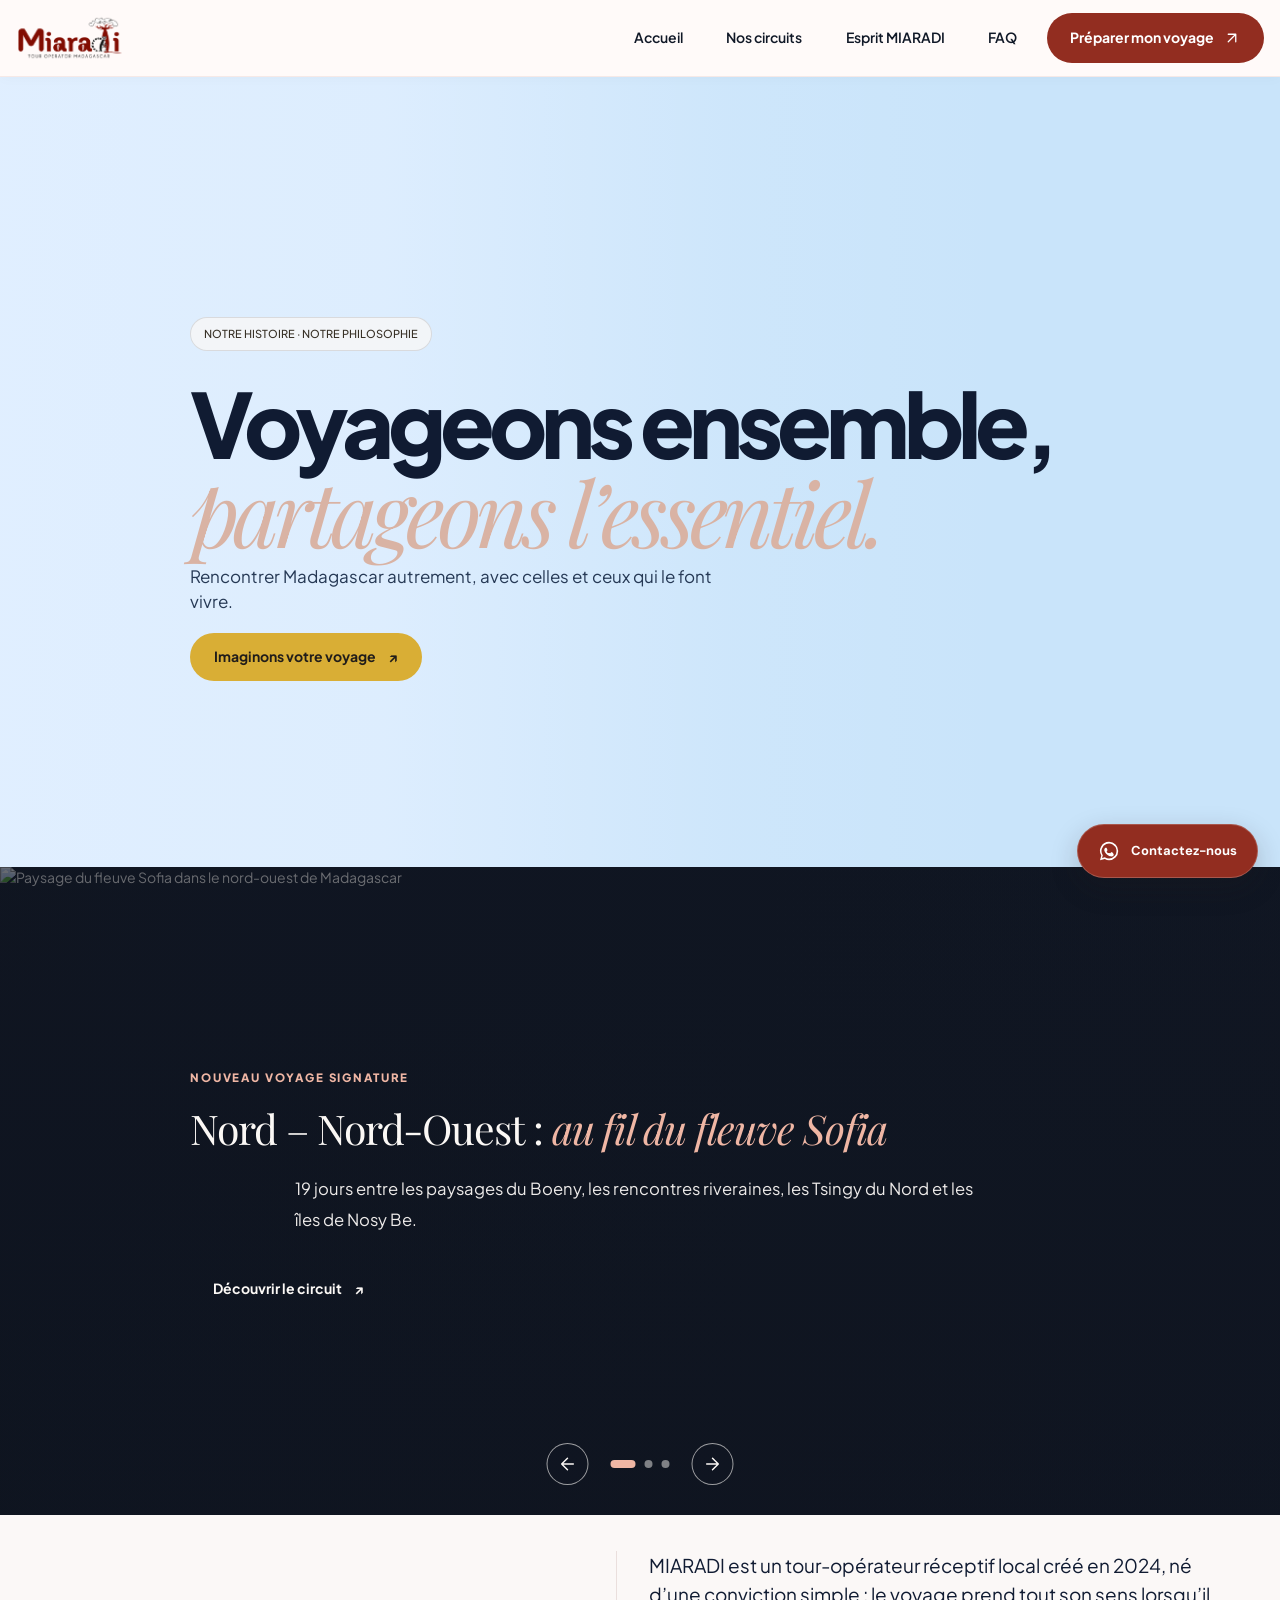
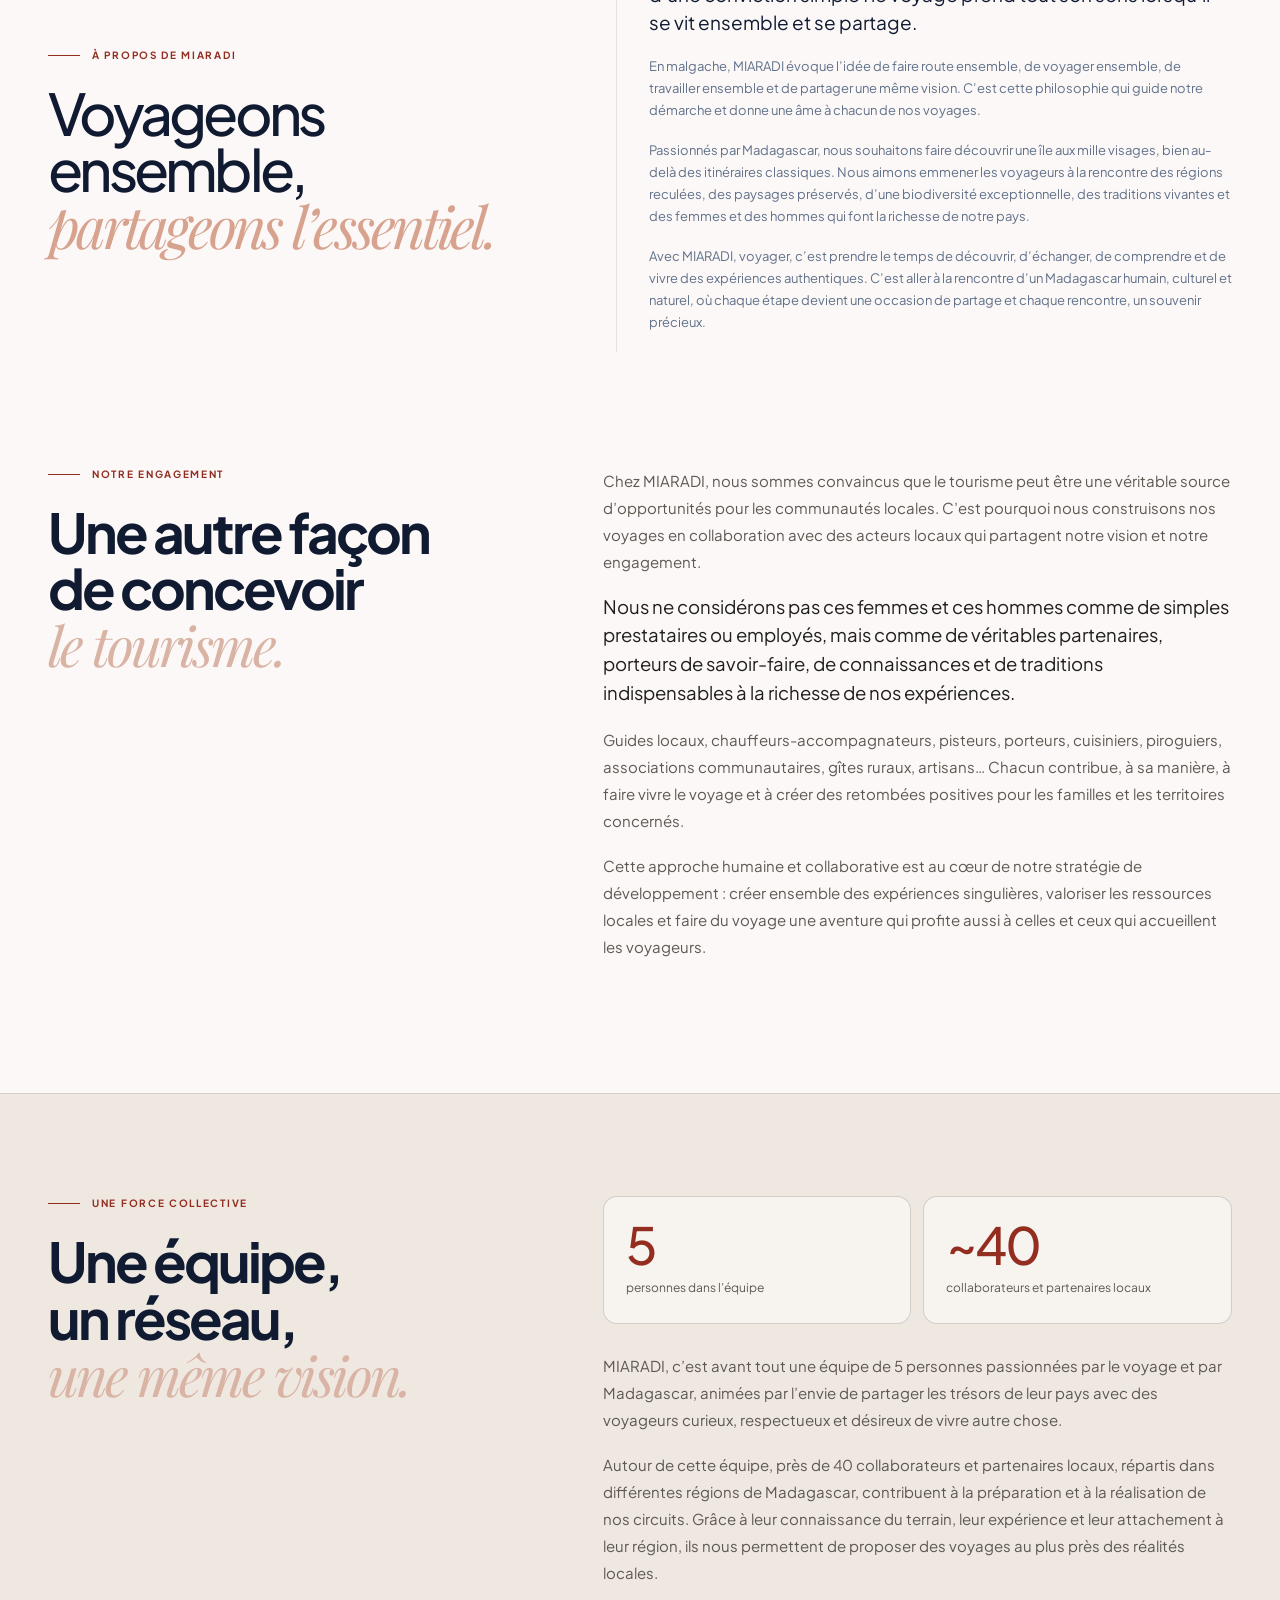
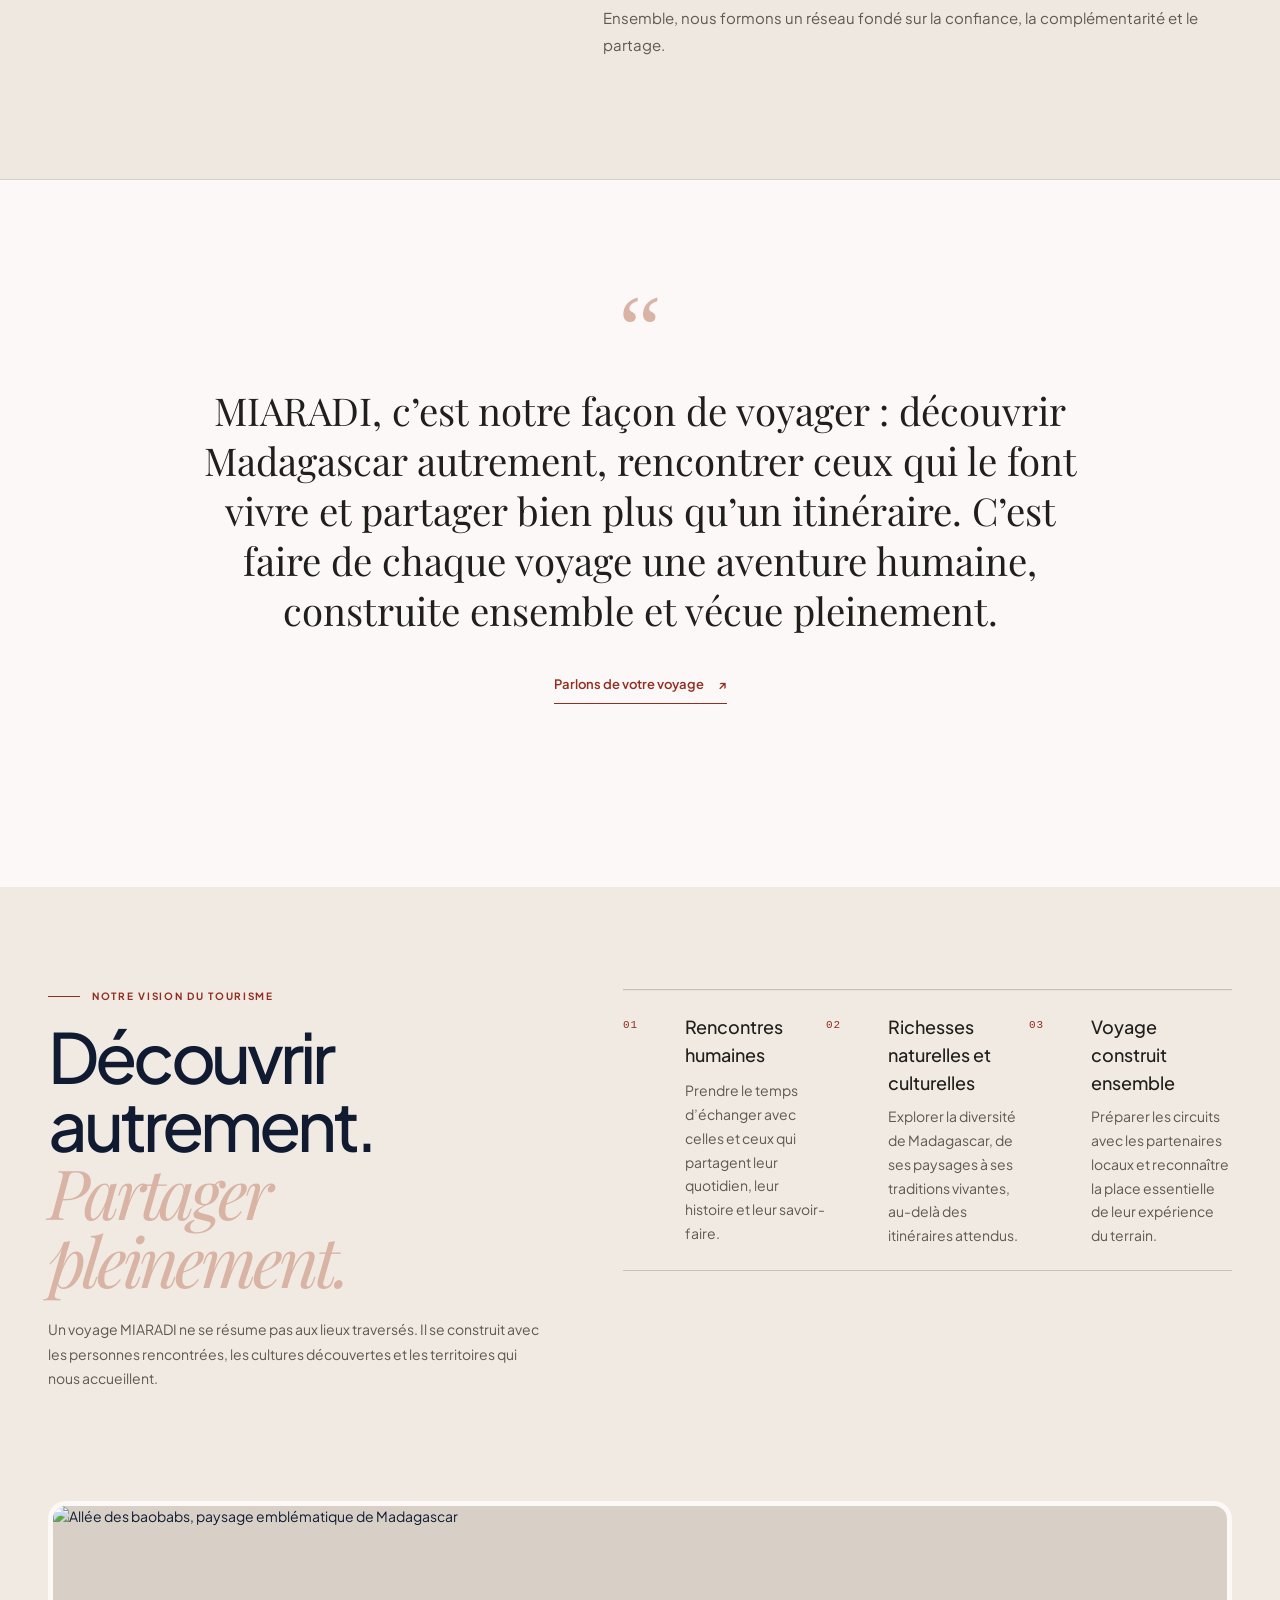
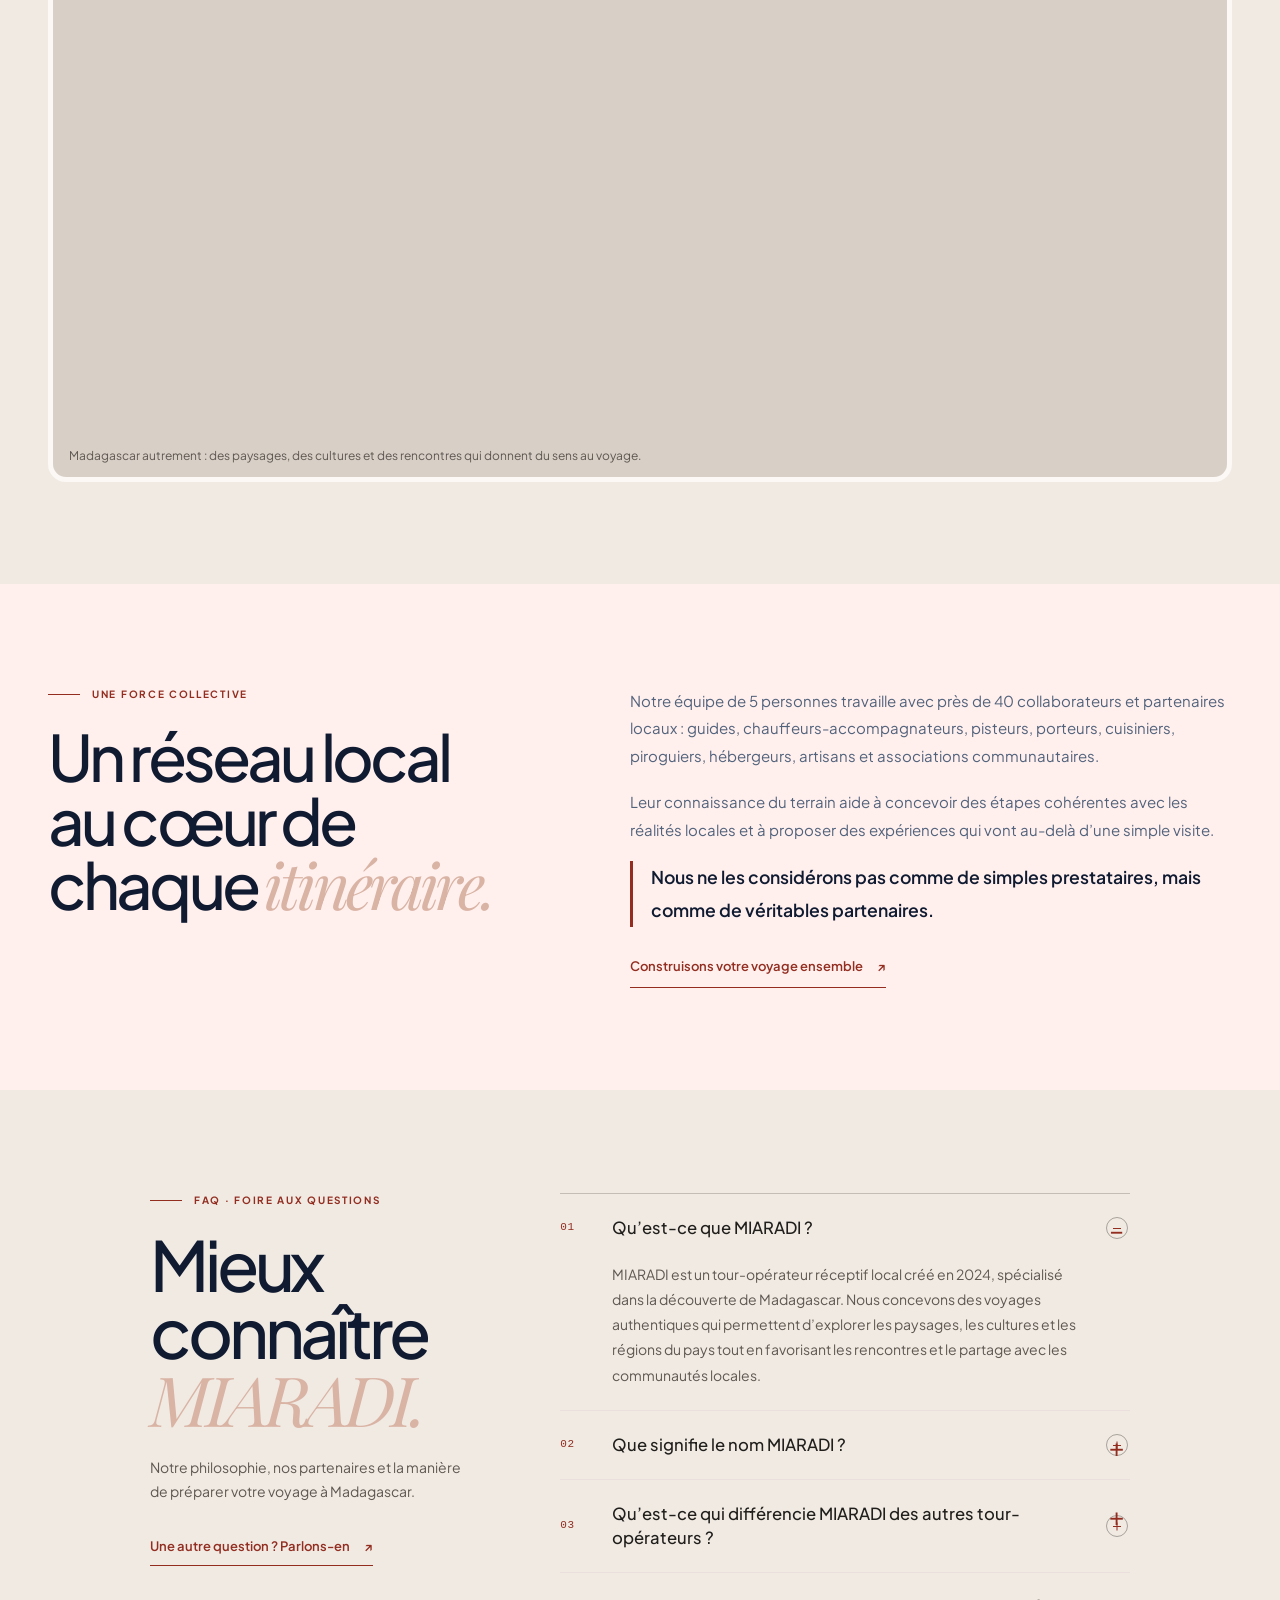
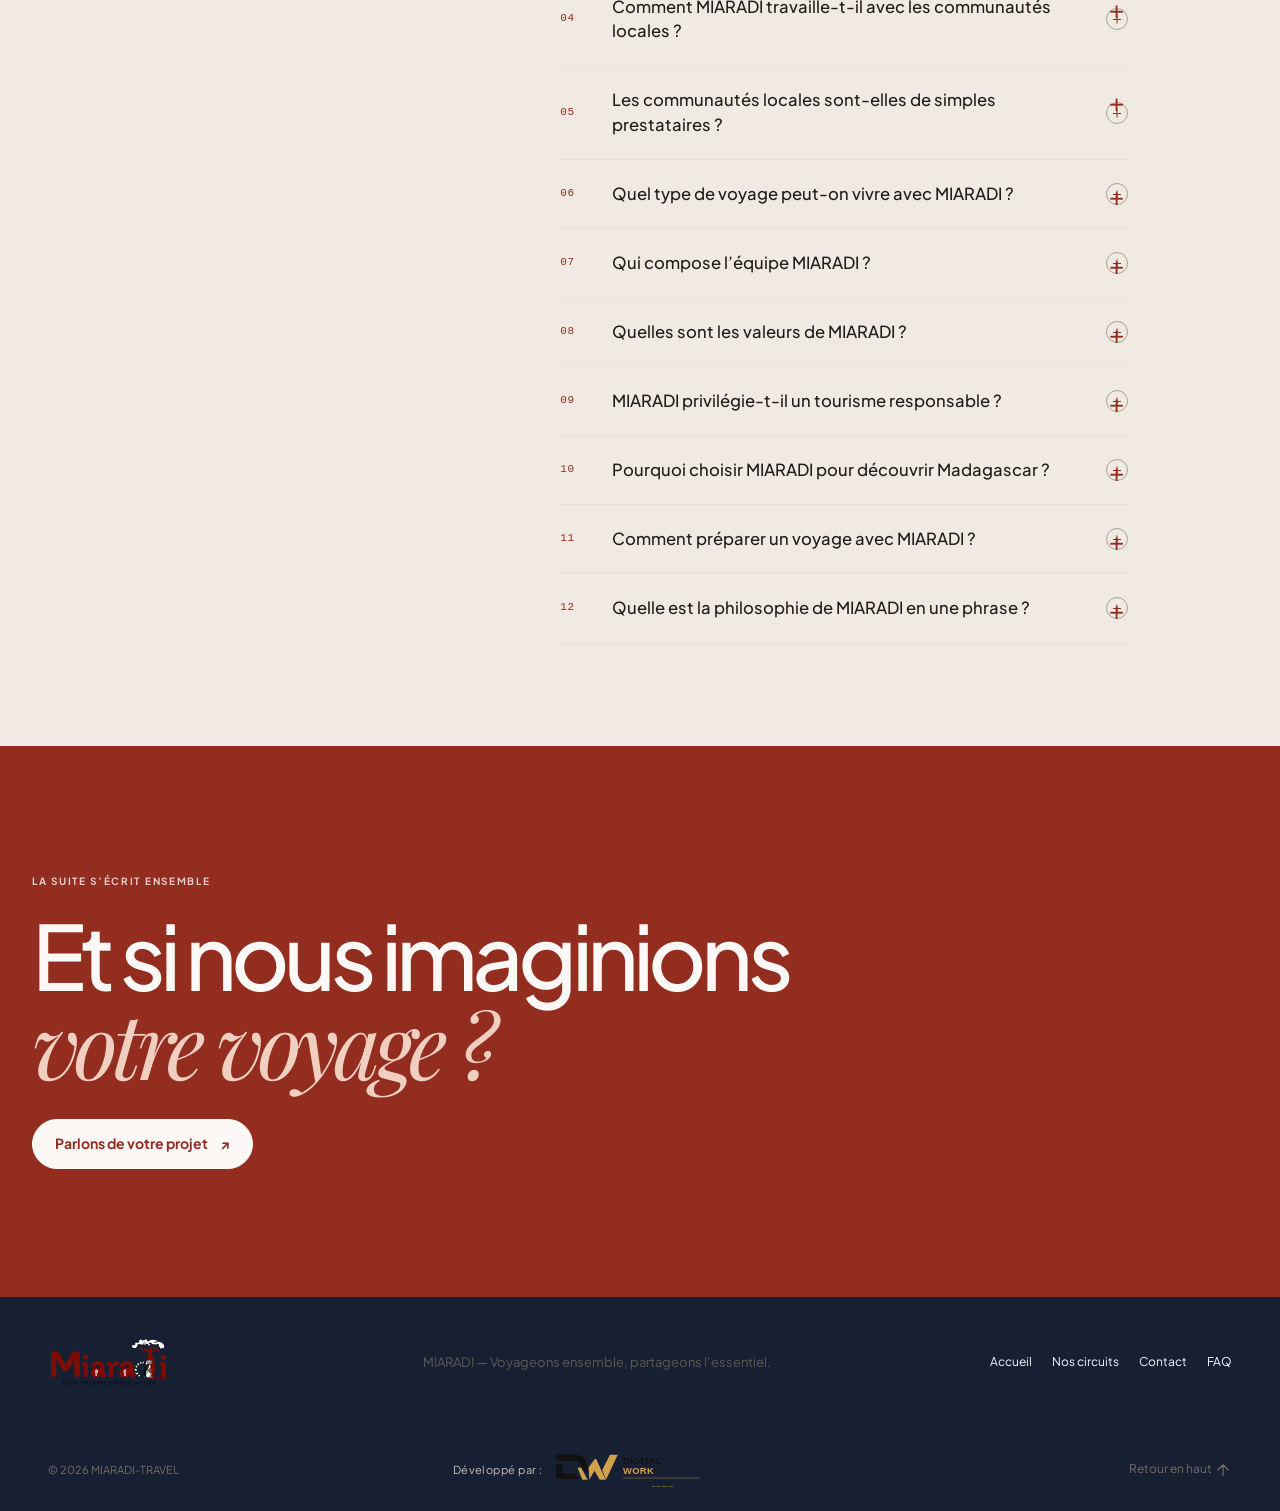
==== commit 1fbcd2fb: "Standardize Esprit MIARADI page navigation icons" ====
--- a/a-propos.html
+++ b/a-propos.html
@@ -20,7 +20,7 @@
       <nav class="primary-nav" id="primary-nav" aria-label="Navigation principale">
         <a href="index.html#top" data-about-key="navHome">Accueil</a><a href="index.html#circuits" data-about-key="navCircuits">Nos circuits</a><a href="a-propos.html#about-story" aria-current="page" data-about-key="navAbout">Esprit MIARADI</a><a href="#faq" data-about-key="navFaq">FAQ</a>
         <button class="language-toggle" type="button" aria-label="Switch language">EN</button>
-        <a class="nav-cta" href="index.html#contact"><span data-about-key="navQuote">Préparer mon voyage</span> <span aria-hidden="true">↗</span></a>
+        <a class="nav-cta" href="index.html#contact"><span data-about-key="navQuote">Préparer mon voyage</span> <svg class="icon" viewBox="0 0 24 24" aria-hidden="true"><path d="M7 17 17 7M7 7h10v10"/></svg></a>
       </nav>
     </div>
   </header>
@@ -38,7 +38,7 @@
           <p class="section-kicker" data-about-key="sofiaEyebrow">NOUVEAU VOYAGE SIGNATURE</p>
           <h2><span data-about-key="sofiaTitle">Nord – Nord-Ouest :</span> <em data-about-key="sofiaAccent">au fil du fleuve Sofia</em></h2>
           <p data-about-key="sofiaText">19 jours entre les paysages du Boeny, les rencontres riveraines, les Tsingy du Nord et les îles de Nosy Be.</p>
-          <a class="button button-outline-light" data-about-href="sofiaLink" href="backend/public/circuit-detail.php?slug=nord-nord-ouest"><span data-about-key="sofiaButton">Découvrir le circuit</span> <span aria-hidden="true">↗</span></a>
+          <a class="button button-outline-light" href="backend/public/circuit-detail.php?slug=nord-nord-ouest"><span data-about-key="sofiaButton">Découvrir le circuit</span> <span aria-hidden="true">↗</span></a>
         </div>
       </article>
       <article class="signature-slide" data-slide aria-hidden="true">
@@ -61,13 +61,13 @@
         </div>
       </article>
       <div class="signature-slider-controls">
-        <button type="button" data-slide-prev aria-label="Circuit précédent">←</button>
+        <button type="button" data-slide-prev aria-label="Circuit précédent"><svg class="icon" viewBox="0 0 24 24" aria-hidden="true"><path d="M19 12H5m7-7-7 7 7 7"/></svg></button>
         <div class="signature-slider-dots" aria-label="Choisir un circuit">
           <button type="button" data-slide-to="0" class="is-active" aria-label="Afficher le circuit du fleuve Sofia" aria-current="true"></button>
           <button type="button" data-slide-to="1" aria-label="Afficher le circuit du Sud au Nord"></button>
           <button type="button" data-slide-to="2" aria-label="Afficher le voyage sur mesure"></button>
         </div>
-        <button type="button" data-slide-next aria-label="Circuit suivant">→</button>
+        <button type="button" data-slide-next aria-label="Circuit suivant"><svg class="icon" viewBox="0 0 24 24" aria-hidden="true"><path d="M5 12h14m-7-7 7 7-7 7"/></svg></button>
       </div>
     </section>
     <section class="intro section-pad about-mi" id="about-story" aria-labelledby="about-title">
@@ -224,7 +224,7 @@
     </section>
     <section class="about-final-cta"><div class="container"><p class="eyebrow" data-about-key="ctaEyebrow">LA SUITE S’ÉCRIT ENSEMBLE</p><h2><span data-about-key="ctaTitle">Et si nous imaginions</span><br><em data-about-key="ctaAccent">votre voyage ?</em></h2><a class="button button-primary" href="index.html#contact"><span data-about-key="ctaButton">Parlons de votre projet</span> <span aria-hidden="true">↗</span></a></div></section>
   </main>
-  <footer class="site-footer"><div class="container footer-main"><a class="brand brand-footer" href="index.html"><img class="brand-logo brand-logo-footer" src="assets/miaradi-logo.png" alt="Miaradi — Tour Operator Madagascar"></a><p data-about-key="footerTagline">MIARADI — Voyageons ensemble, partageons l’essentiel.</p><nav aria-label="Navigation de pied de page"><a href="index.html#top" data-about-key="footerHome">Accueil</a><a href="index.html#circuits" data-about-key="footerCircuits">Nos circuits</a><a href="index.html#contact" data-about-key="footerContact">Contact</a><a href="#faq" data-about-key="footerFaq">FAQ</a></nav></div><div class="container footer-bottom"><span>© <span id="year"></span> MIARADI-TRAVEL</span><span class="footer-credit"><span class="footer-developer-label">Développé par :</span><a class="footer-developer" href="https://zagarino0.github.io/site-digital-work/" target="_blank" rel="noopener noreferrer" aria-label="Site développé par Digital Work"><img src="assets/digital-work-logo-horizontal-dark.svg" alt="Digital Work — Des solutions digitales pour un avenir plus grand"></a></span><a href="#top" data-about-key="footerBackTop">Retour en haut ↑</a></div></footer>
+  <footer class="site-footer"><div class="container footer-main"><a class="brand brand-footer" href="index.html"><img class="brand-logo brand-logo-footer" src="assets/miaradi-logo.png" alt="Miaradi — Tour Operator Madagascar"></a><p data-about-key="footerTagline">MIARADI — Voyageons ensemble, partageons l’essentiel.</p><nav aria-label="Navigation de pied de page"><a href="index.html#top" data-about-key="footerHome">Accueil</a><a href="index.html#circuits" data-about-key="footerCircuits">Nos circuits</a><a href="index.html#contact" data-about-key="footerContact">Contact</a><a href="#faq" data-about-key="footerFaq">FAQ</a></nav></div><div class="container footer-bottom"><span>© <span id="year"></span> MIARADI-TRAVEL</span><span class="footer-credit"><span class="footer-developer-label">Développé par :</span><a class="footer-developer" href="https://zagarino0.github.io/site-digital-work/" target="_blank" rel="noopener noreferrer" aria-label="Site développé par Digital Work"><img src="assets/digital-work-logo-horizontal-dark.svg" alt="Digital Work — Des solutions digitales pour un avenir plus grand"></a></span><a href="#top" data-about-key="footerBackTop">Retour en haut <svg class="icon" viewBox="0 0 24 24" aria-hidden="true"><path d="M12 19V5m-7 7 7-7 7 7"/></svg></a></div></footer>
 <script>
 (async()=>{try{const response=await fetch('backend/public/api/about-settings.php',{headers:{Accept:'application/json'},cache:'no-store'});if(!response.ok)return;const payload=await response.json();const data=payload.data||{};document.querySelectorAll('[data-about-key]').forEach(node=>{const key=node.dataset.aboutKey;if(typeof data[key]==='string')node.textContent=data[key];});document.querySelectorAll('[data-about-image]').forEach(img=>{const key=img.dataset.aboutImage;const altKey=img.dataset.aboutAlt;if(typeof data[key]==='string'&&data[key])img.src=data[key];if(typeof data[altKey]==='string')img.alt=data[altKey];});document.querySelectorAll('[data-about-href]').forEach(node=>{const key=node.dataset.aboutHref;if(typeof data[key]==='string'&&data[key])node.href=data[key];});document.querySelectorAll('[data-about-meta]').forEach(node=>{const key=node.dataset.aboutMeta;if(typeof data[key]==='string'){if(node.tagName==='META')node.content=data[key];else node.textContent=data[key];}});}catch(error){console.warn('Le contenu À propos n’a pas pu être actualisé.',error);}})();
 </script>
--- a/site.css
+++ b/site.css
@@ -1159,7 +1159,9 @@
   display: grid;
   grid-template-columns: minmax(0, 2fr) minmax(0, 1fr) minmax(0, 1fr);
   grid-auto-rows: clamp(150px, 17vw, 245px);
-  gap: clamp(10px, 1.2vw, 18px);
+  /* Espacement plus généreux entre les cartes pour éviter l'effet collé. */
+  column-gap: clamp(16px, 1.6vw, 26px);
+  row-gap: clamp(18px, 1.8vw, 28px);
   align-items: stretch;
 }
 
@@ -3999,7 +4001,7 @@
 
 /* Regional media gallery — four equal cards arranged in a diagonal rhythm */
 .circuit-photo-gallery{position:relative;z-index:2;display:flow-root;padding-bottom:clamp(55px,7vw,90px);margin-bottom:0}
-.regional-gallery-grid{display:grid;grid-template-columns:repeat(2,minmax(0,1fr));gap:24px 28px;align-items:stretch}
+.regional-gallery-grid{display:grid;grid-template-columns:repeat(2,minmax(0,1fr));column-gap:clamp(22px,2vw,32px)!important;row-gap:clamp(30px,3vw,44px)!important;gap:clamp(30px,3vw,44px) clamp(22px,2vw,32px)!important;align-items:stretch;padding-bottom:clamp(18px,2vw,28px)}
 .regional-gallery-card,.regional-gallery-card:nth-child(n){position:relative;grid-column:auto;width:100%;height:clamp(230px,25vw,320px);min-height:0;aspect-ratio:1.65/1;isolation:isolate;border-radius:14px;overflow:hidden}
 .regional-gallery-card:nth-child(1){grid-column:1;grid-row:1;height:clamp(230px,25vw,320px);aspect-ratio:1.65/1}
 .regional-gallery-card:nth-child(2){grid-column:2;grid-row:1}
@@ -5721,6 +5723,55 @@
   max-width: 100% !important;
   white-space: normal !important;
 }
+
+/* Actions compactes : aucun débordement dans les cartes de circuits. */
+#circuits .circuit-card .circuit-card-actions {
+  display: flex !important;
+  flex-flow: row nowrap !important;
+  align-items: stretch !important;
+  justify-content: space-between !important;
+  gap: 8px !important;
+  min-width: 0 !important;
+  width: 100% !important;
+}
+#circuits .circuit-card .circuit-card-actions .circuit-discover-link,
+#circuits .circuit-card .circuit-card-actions .button-quote {
+  box-sizing: border-box !important;
+  display: inline-flex !important;
+  flex: 1 1 0 !important;
+  align-items: center !important;
+  justify-content: center !important;
+  gap: 6px !important;
+  width: 0 !important;
+  min-width: 0 !important;
+  max-width: none !important;
+  min-height: 38px !important;
+  padding: 8px 9px !important;
+  font-size: clamp(10px, .72vw, 12px) !important;
+  line-height: 1.1 !important;
+  white-space: nowrap !important;
+  overflow: hidden !important;
+}
+#circuits .circuit-card .circuit-card-actions .circuit-discover-link > span,
+#circuits .circuit-card .circuit-card-actions .button-quote > span {
+  flex: 0 1 auto !important;
+  min-width: 0 !important;
+  white-space: nowrap !important;
+  word-break: normal !important;
+  overflow-wrap: normal !important;
+}
+#circuits .circuit-card .circuit-card-actions .button-quote > span:last-child {
+  font-size: inherit !important;
+  font-weight: inherit !important;
+}
+@media (max-width: 900px) {
+  #circuits .circuit-card .circuit-card-actions { gap: 6px !important; }
+  #circuits .circuit-card .circuit-card-actions .circuit-discover-link,
+  #circuits .circuit-card .circuit-card-actions .button-quote {
+    padding: 8px 7px !important;
+    font-size: 10px !important;
+  }
+}
 @media (max-width: 760px) {
   #circuits .circuit-grid > .circuit-card .circuit-meta {
     grid-template-columns: repeat(2, minmax(0, 1fr)) !important;
@@ -5732,3 +5783,212 @@
     grid-template-columns: minmax(0, 1fr) !important;
   }
 }
+
+/* Correctif prioritaire : espacement forcé sur le conteneur réellement utilisé par galerie.html. */
+#regional-gallery-grid,
+.circuit-photo-gallery #regional-gallery-grid {
+  display: grid !important;
+  /* La grille de base du site fixe des pistes trop petites (245px max).
+     Les cartes font jusqu'à 320px : les rangées se chevauchaient donc. */
+  grid-auto-rows: clamp(230px, 25vw, 320px) !important;
+  grid-template-columns: repeat(2, minmax(0, 1fr)) !important;
+  column-gap: 28px !important;
+  row-gap: 38px !important;
+  gap: 38px 28px !important;
+  align-items: start !important;
+  padding-bottom: 38px !important;
+}
+#regional-gallery-grid > .regional-gallery-card {
+  margin: 0 0 4px !important;
+  align-self: start !important;
+  grid-row: auto !important;
+}
+@media (max-width: 700px) {
+  #regional-gallery-grid,
+  .circuit-photo-gallery #regional-gallery-grid {
+    grid-auto-rows: clamp(220px, 58vw, 300px) !important;
+    grid-template-columns: minmax(0, 1fr) !important;
+    column-gap: 16px !important;
+    row-gap: 24px !important;
+    gap: 24px 16px !important;
+    padding-bottom: 24px !important;
+  }
+}
+
+
+/* MIARADI — actions des cartes circuits : compacité, alignement et contraste */
+#circuits .circuit-card .circuit-card-actions {
+  display: flex !important;
+  flex-flow: row nowrap !important;
+  align-items: center !important;
+  justify-content: stretch !important;
+  gap: 8px !important;
+  width: 100% !important;
+  min-width: 0 !important;
+  margin-top: auto !important;
+}
+
+#circuits .circuit-card .circuit-card-actions .circuit-discover-link,
+#circuits .circuit-card .circuit-card-actions .button-quote {
+  box-sizing: border-box !important;
+  display: inline-flex !important;
+  flex: 1 1 0 !important;
+  align-items: center !important;
+  justify-content: center !important;
+  gap: 5px !important;
+  width: 0 !important;
+  min-width: 0 !important;
+  max-width: none !important;
+  min-height: 38px !important;
+  margin: 0 !important;
+  padding: 8px 7px !important;
+  border: 1px solid transparent !important;
+  border-radius: 999px !important;
+  font-size: clamp(10px, .72vw, 12px) !important;
+  font-weight: 700 !important;
+  line-height: 1.15 !important;
+  letter-spacing: 0 !important;
+  text-align: center !important;
+  text-decoration: none !important;
+  white-space: nowrap !important;
+  overflow: hidden !important;
+}
+
+#circuits .circuit-card .circuit-card-actions .circuit-discover-link {
+  background: #fff4f0 !important;
+  border-color: #e9c8be !important;
+  color: #922d20 !important;
+}
+
+#circuits .circuit-card .circuit-card-actions .button-quote {
+  background: #922d20 !important;
+  border-color: #922d20 !important;
+  color: #fff !important;
+}
+
+#circuits .circuit-card .circuit-card-actions .circuit-discover-link > span,
+#circuits .circuit-card .circuit-card-actions .button-quote > span {
+  flex: 0 1 auto !important;
+  min-width: 0 !important;
+  color: inherit !important;
+  font-size: inherit !important;
+  line-height: inherit !important;
+  white-space: nowrap !important;
+  overflow: hidden !important;
+  text-overflow: ellipsis !important;
+}
+
+#circuits .circuit-card .circuit-card-actions .quote-plane {
+  flex: 0 0 auto !important;
+  overflow: visible !important;
+}
+
+#circuits .circuit-card .circuit-card-actions .circuit-discover-link:hover {
+  background: #f4ded7 !important;
+}
+
+#circuits .circuit-card .circuit-card-actions .button-quote:hover {
+  background: #741f16 !important;
+  border-color: #741f16 !important;
+}
+
+@media (max-width: 520px) {
+  #circuits .circuit-card .circuit-card-actions {
+    gap: 6px !important;
+  }
+
+  #circuits .circuit-card .circuit-card-actions .circuit-discover-link,
+  #circuits .circuit-card .circuit-card-actions .button-quote {
+    min-height: 36px !important;
+    padding: 7px 5px !important;
+    font-size: 10px !important;
+  }
+}
+
+
+/* MIARADI — rapprocher les icônes de leur libellé dans les boutons des cartes. */
+#circuits .circuit-card .circuit-card-actions .circuit-discover-link,
+#circuits .circuit-card .circuit-card-actions .button-quote {
+  justify-content: center !important;
+  gap: 4px !important;
+}
+
+#circuits .circuit-card .circuit-card-actions .circuit-discover-link > span,
+#circuits .circuit-card .circuit-card-actions .button-quote > span {
+  flex: 0 0 auto !important;
+  width: auto !important;
+  max-width: none !important;
+  margin: 0 !important;
+  text-indent: 0 !important;
+}
+
+#circuits .circuit-card .circuit-card-actions .circuit-discover-link > span:last-child {
+  margin-left: 1px !important;
+}
+
+#circuits .circuit-card .circuit-card-actions .button-quote .quote-plane {
+  flex: 0 0 auto !important;
+  margin: 0 1px 0 0 !important;
+}
+
+
+/* Homepage "Laissez-vous inspirer" — global one-photo-at-a-time slideshow */
+.circuit-photo-gallery #regional-gallery-grid.is-global-slideshow{display:block!important;width:100%;padding-bottom:0}
+.circuit-photo-gallery #regional-gallery-grid.is-global-slideshow .regional-gallery-global-card{position:relative;display:block;width:100%;height:clamp(360px,52vw,720px);min-height:360px;overflow:hidden;border-radius:12px;background:#24211f;isolation:isolate}
+.circuit-photo-gallery #regional-gallery-grid.is-global-slideshow .regional-gallery-image{position:absolute;inset:0;width:100%;height:100%;min-height:0;object-fit:cover;filter:blur(0);opacity:1;transform:scale(1);transition:filter .45s ease,opacity .45s ease,transform .65s ease}
+.circuit-photo-gallery #regional-gallery-grid.is-global-slideshow .regional-gallery-image.is-changing{filter:blur(9px);opacity:.58;transform:scale(1.035)}
+.circuit-photo-gallery #regional-gallery-grid.is-global-slideshow .regional-gallery-shade{position:absolute;z-index:0;inset:35% 0 0;background:linear-gradient(transparent,rgba(0,0,0,.72));pointer-events:none}
+.circuit-photo-gallery #regional-gallery-grid.is-global-slideshow .circuit-gallery-caption{z-index:1;left:clamp(20px,3vw,44px);right:clamp(20px,3vw,44px);bottom:clamp(22px,3vw,42px);gap:8px;pointer-events:none}
+.circuit-photo-gallery #regional-gallery-grid.is-global-slideshow .circuit-gallery-caption small{font-size:11px;letter-spacing:.14em}
+.circuit-photo-gallery #regional-gallery-grid.is-global-slideshow .circuit-gallery-caption strong{font-size:clamp(1.35rem,3vw,2.5rem);line-height:1.15}
+.circuit-photo-gallery #regional-gallery-grid.is-global-slideshow .global-gallery-controls{position:absolute;z-index:2;top:18px;right:18px;left:auto;bottom:auto;display:flex;align-items:center;gap:10px;padding:6px 8px;border:1px solid rgba(255,255,255,.35);border-radius:30px;color:#fff;background:rgba(24,24,22,.58);backdrop-filter:blur(8px)}
+.circuit-photo-gallery #regional-gallery-grid.is-global-slideshow .global-gallery-controls button{display:grid;place-items:center;width:30px;height:30px;border:1px solid rgba(255,255,255,.65);border-radius:50%;color:#fff;background:rgba(255,255,255,.12);cursor:pointer;font-size:22px;line-height:1}
+.circuit-photo-gallery #regional-gallery-grid.is-global-slideshow .global-gallery-controls span{min-width:48px;text-align:center;font-size:10px;letter-spacing:.08em}
+.circuit-photo-gallery #regional-gallery-grid.is-global-slideshow .global-gallery-toggle{position:absolute;z-index:2;right:18px;bottom:18px;padding:9px 14px;border:1px solid rgba(255,255,255,.6);border-radius:24px;color:#fff;background:rgba(24,24,22,.65);font:inherit;font-size:11px;cursor:pointer;backdrop-filter:blur(8px)}
+.circuit-photo-gallery #regional-gallery-grid.is-global-slideshow .global-gallery-toggle:hover,.circuit-photo-gallery #regional-gallery-grid.is-global-slideshow .global-gallery-controls button:hover{background:var(--red,#922d20)}
+@media(max-width:700px){.circuit-photo-gallery #regional-gallery-grid.is-global-slideshow .regional-gallery-global-card{height:clamp(300px,112vw,540px);min-height:300px;border-radius:8px}.circuit-photo-gallery #regional-gallery-grid.is-global-slideshow .global-gallery-controls{top:10px;right:10px;gap:6px}.circuit-photo-gallery #regional-gallery-grid.is-global-slideshow .global-gallery-toggle{right:10px;bottom:10px}.circuit-photo-gallery #regional-gallery-grid.is-global-slideshow .circuit-gallery-caption{left:16px;right:16px;bottom:18px}}
+@media(prefers-reduced-motion:reduce){.circuit-photo-gallery #regional-gallery-grid.is-global-slideshow .regional-gallery-image{transition:none;filter:none!important;transform:none!important;opacity:1!important}}
+
+
+/* MIARADI — système d'icônes global, fin et cohérent sur toutes les pages */
+:root { --icon-stroke: 1.7; --icon-size: 18px; }
+svg.icon, a > svg.icon, button > svg.icon, .button > svg.icon {
+  display: inline-block;
+  width: var(--icon-size);
+  height: var(--icon-size);
+  flex: 0 0 auto;
+  fill: none;
+  stroke: currentColor;
+  stroke-width: var(--icon-stroke);
+  stroke-linecap: round;
+  stroke-linejoin: round;
+  vertical-align: middle;
+}
+a:has(> svg.icon), button:has(> svg.icon), .button:has(> svg.icon) {
+  align-items: center;
+  gap: .55rem;
+}
+button svg.icon, a svg.icon { transition: transform .2s ease, opacity .2s ease; }
+button:hover svg.icon, a:hover svg.icon { opacity: .92; }
+button:focus-visible, a:focus-visible {
+  outline-color: var(--red, #922d20);
+  outline-offset: 3px;
+}
+.trust-icon {
+  display: inline-grid;
+  place-items: center;
+  width: 48px;
+  height: 48px;
+  border: 1px solid rgba(146,45,32,.2);
+  border-radius: 50%;
+  color: var(--red, #922d20);
+  background: rgba(251,248,245,.7);
+  font-size: 0;
+}
+.trust-icon svg { width: 22px; height: 22px; }
+.hero-location > svg.icon { width: 17px; height: 17px; }
+.circuit-feature-arrow svg.icon,
+.signature-slider-controls button svg.icon { width: 20px; height: 20px; }
+@media (prefers-reduced-motion: reduce) {
+  svg.icon, button svg.icon, a svg.icon { transition: none !important; }
+}
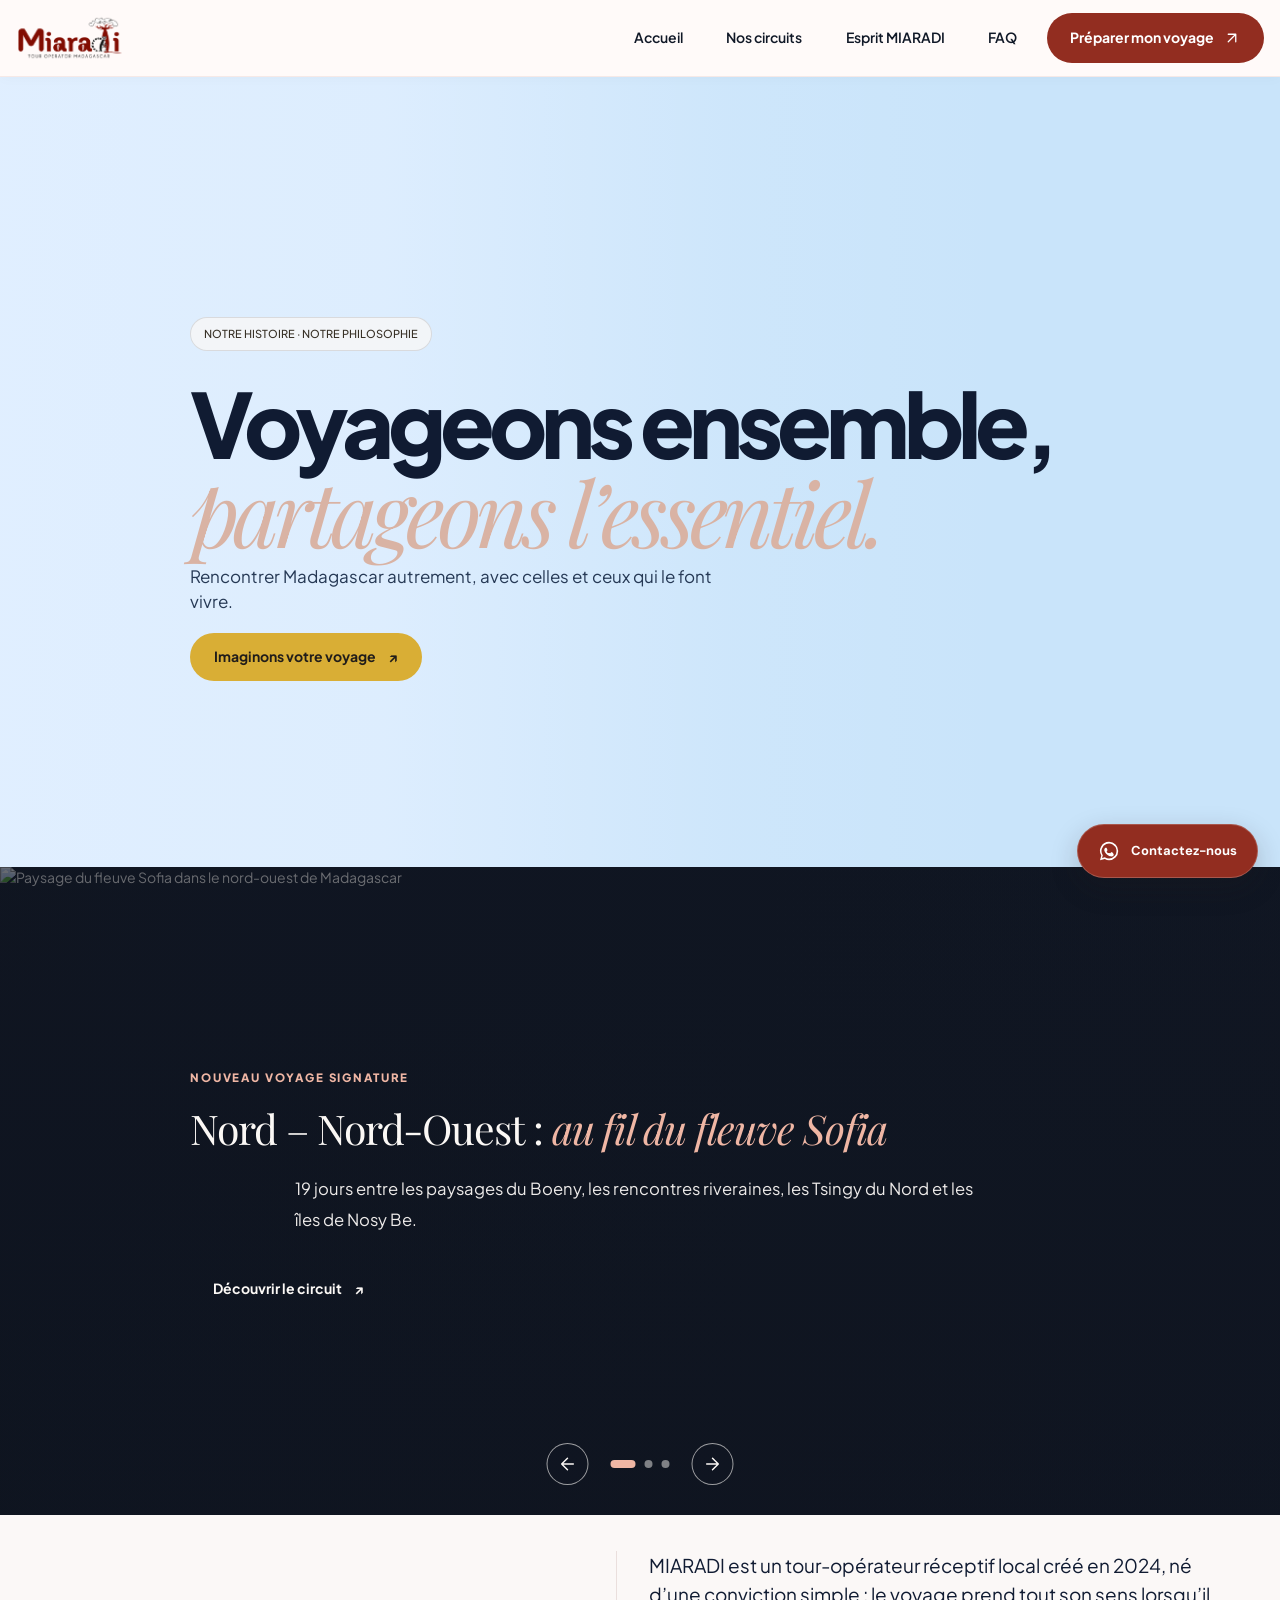
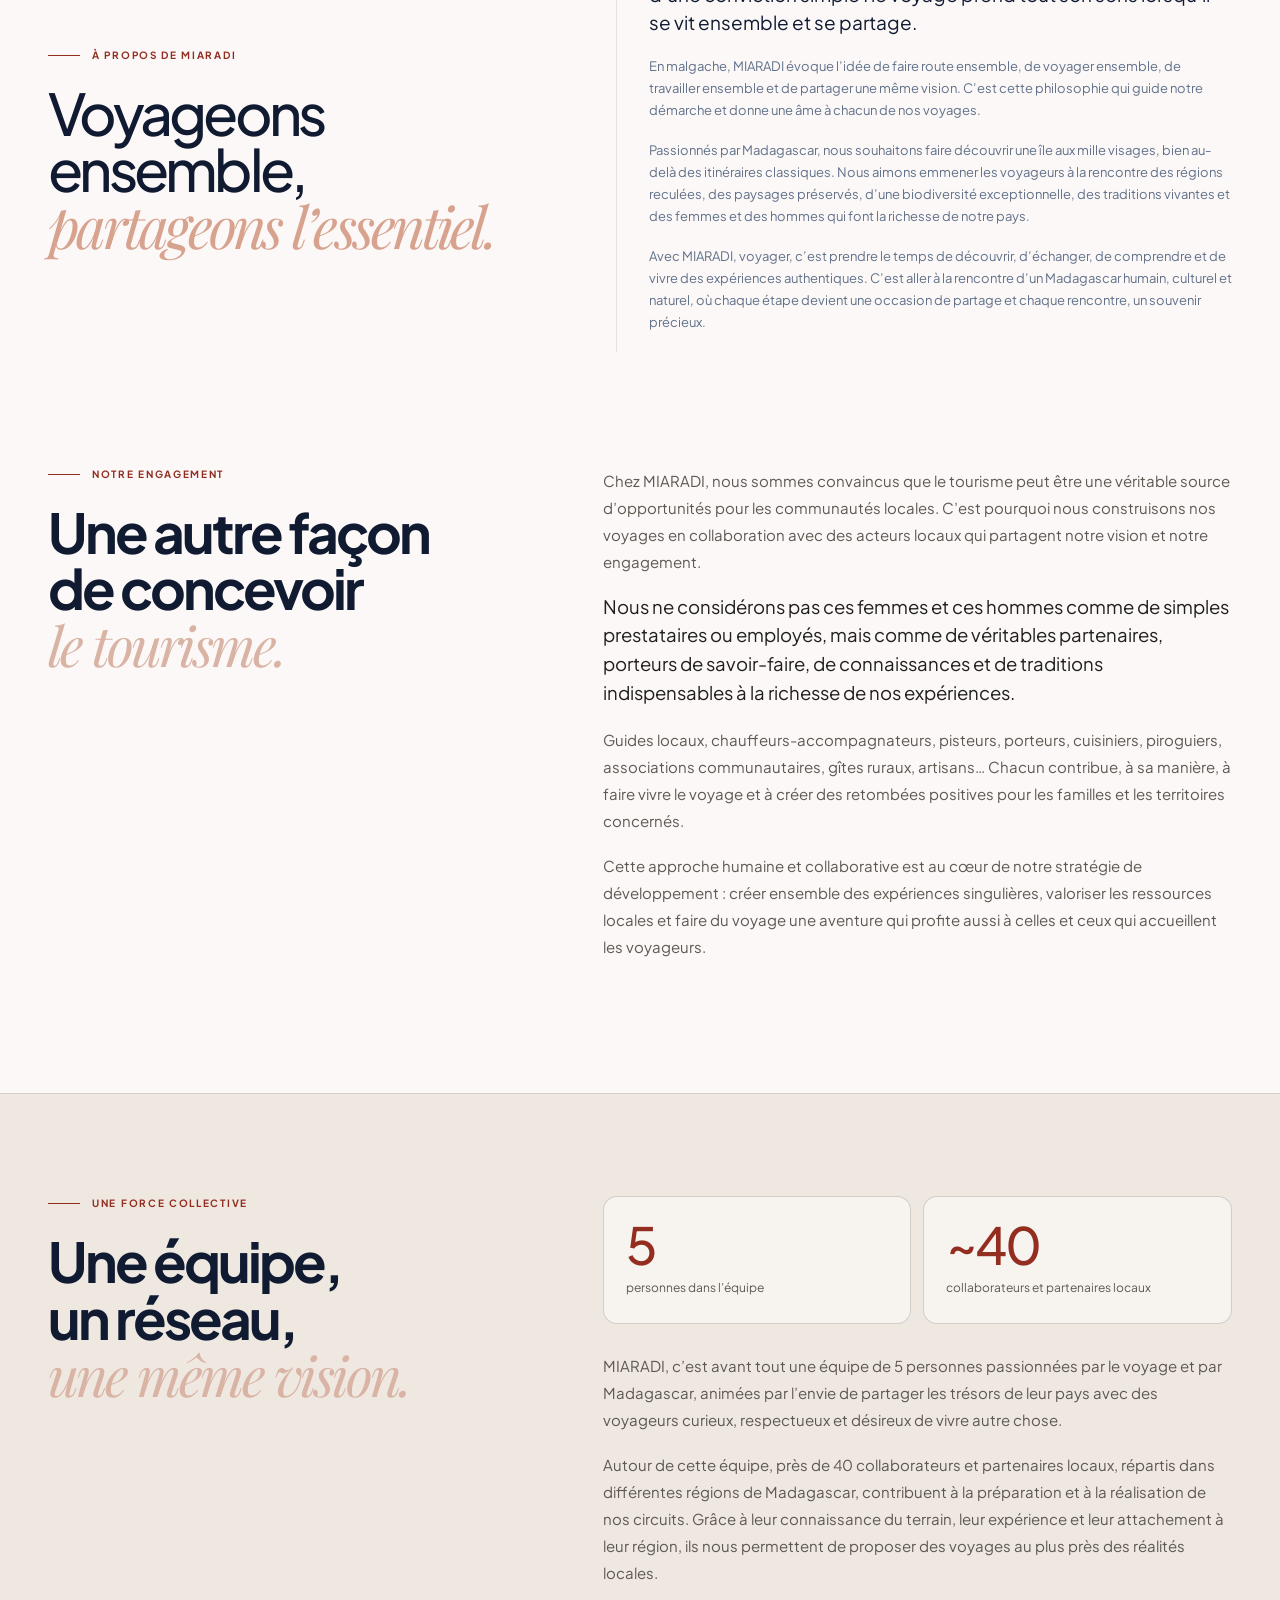
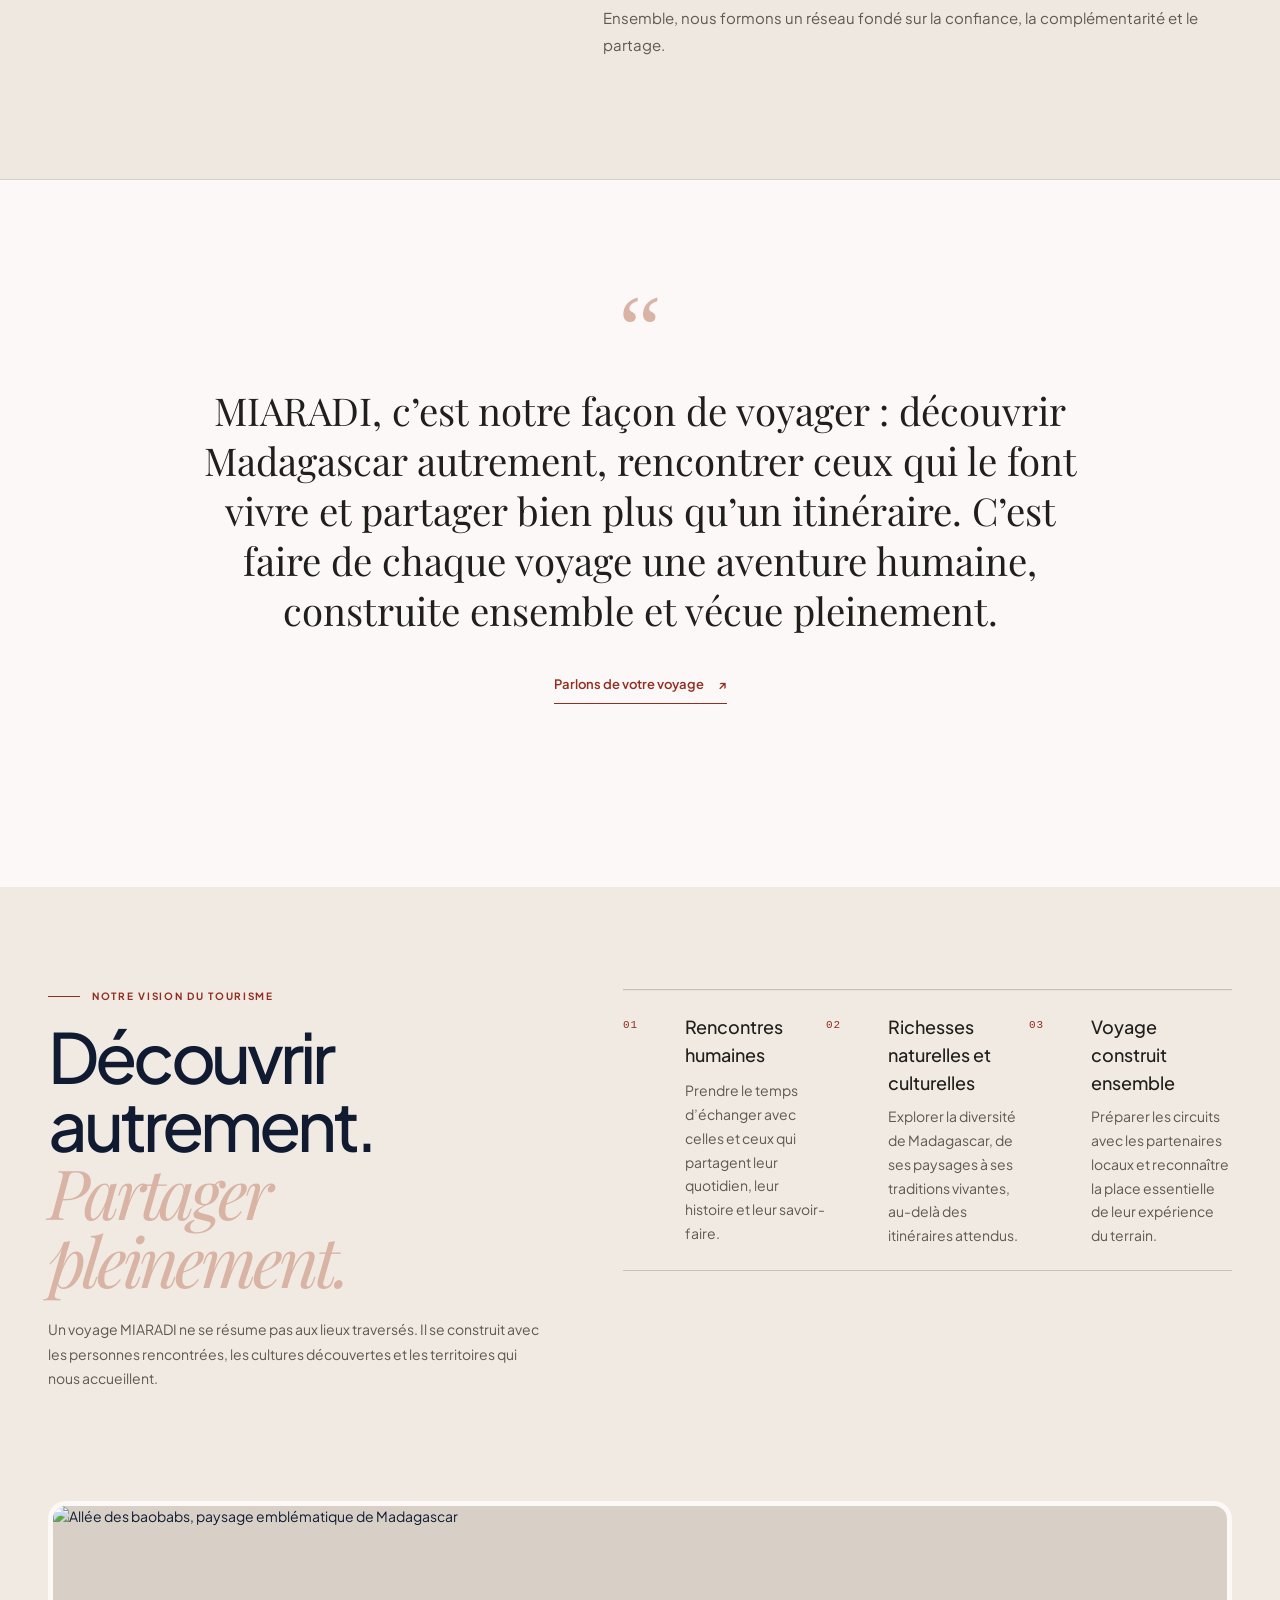
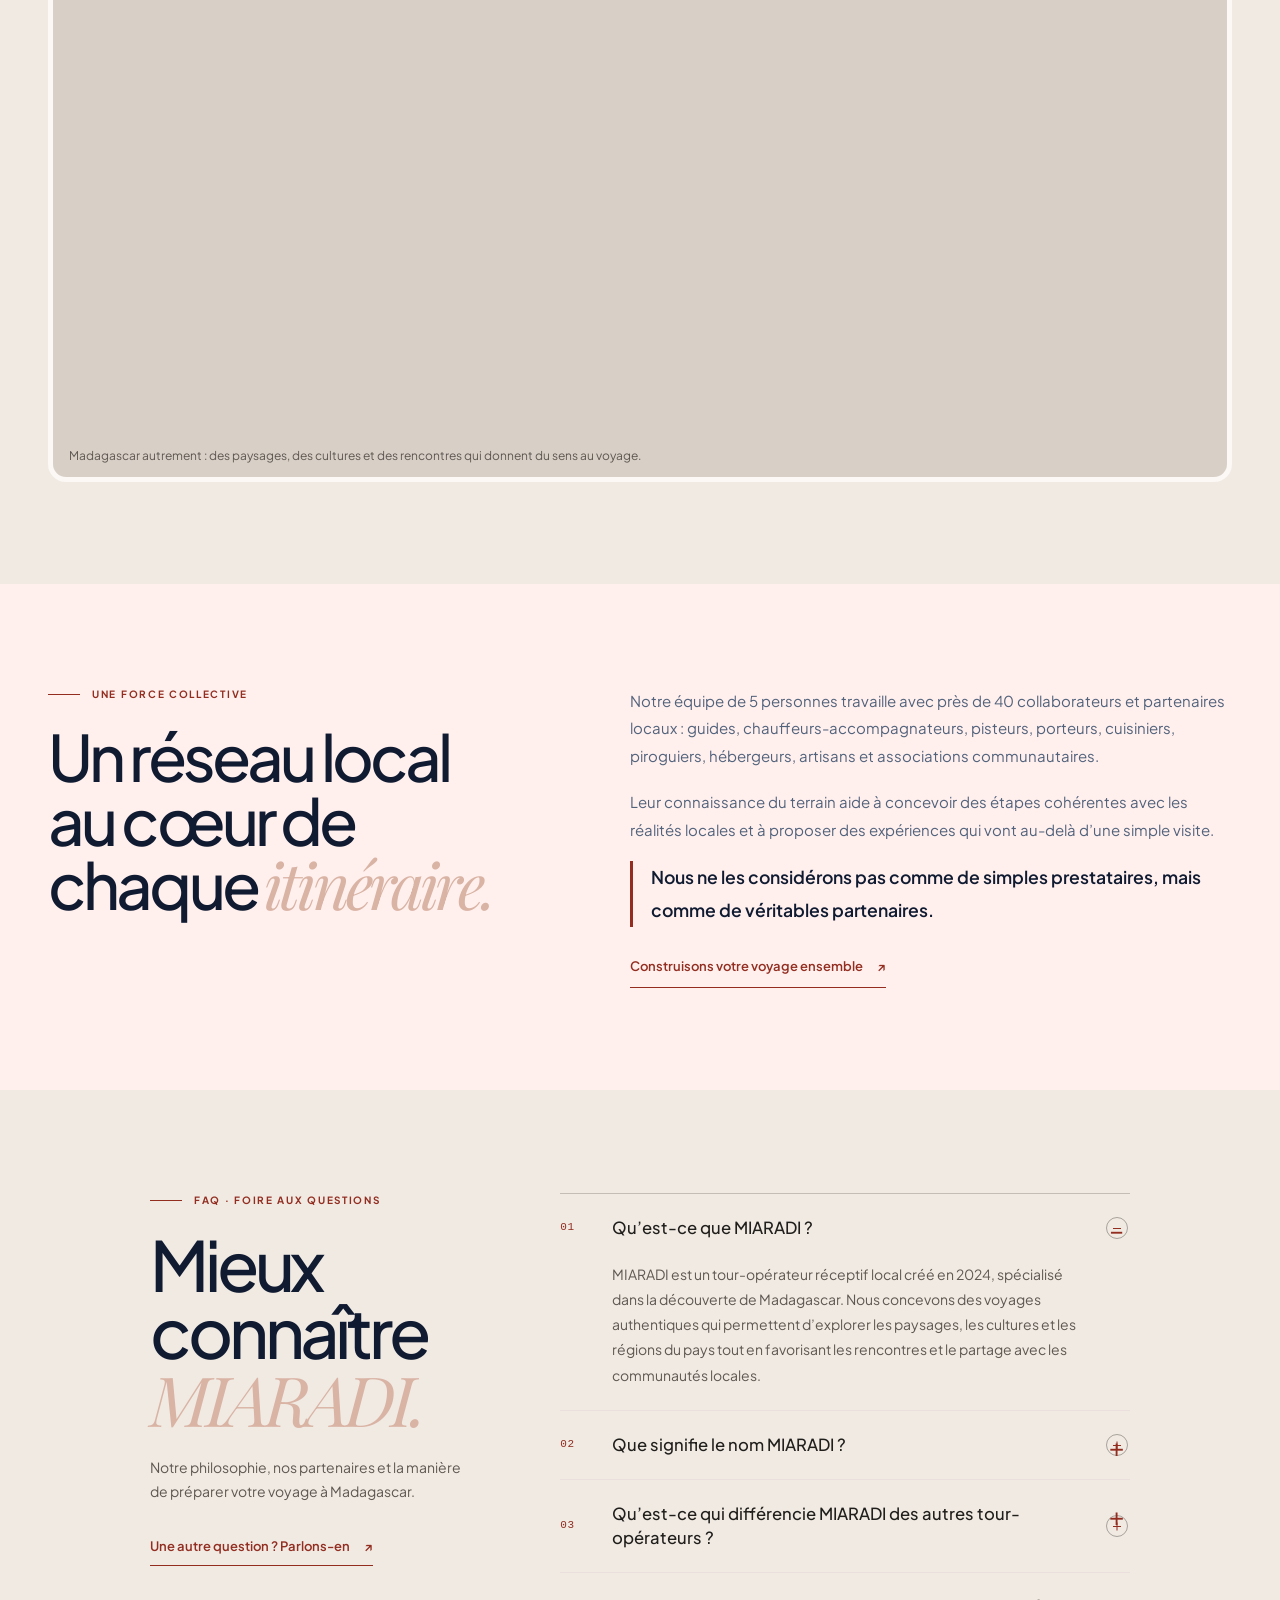
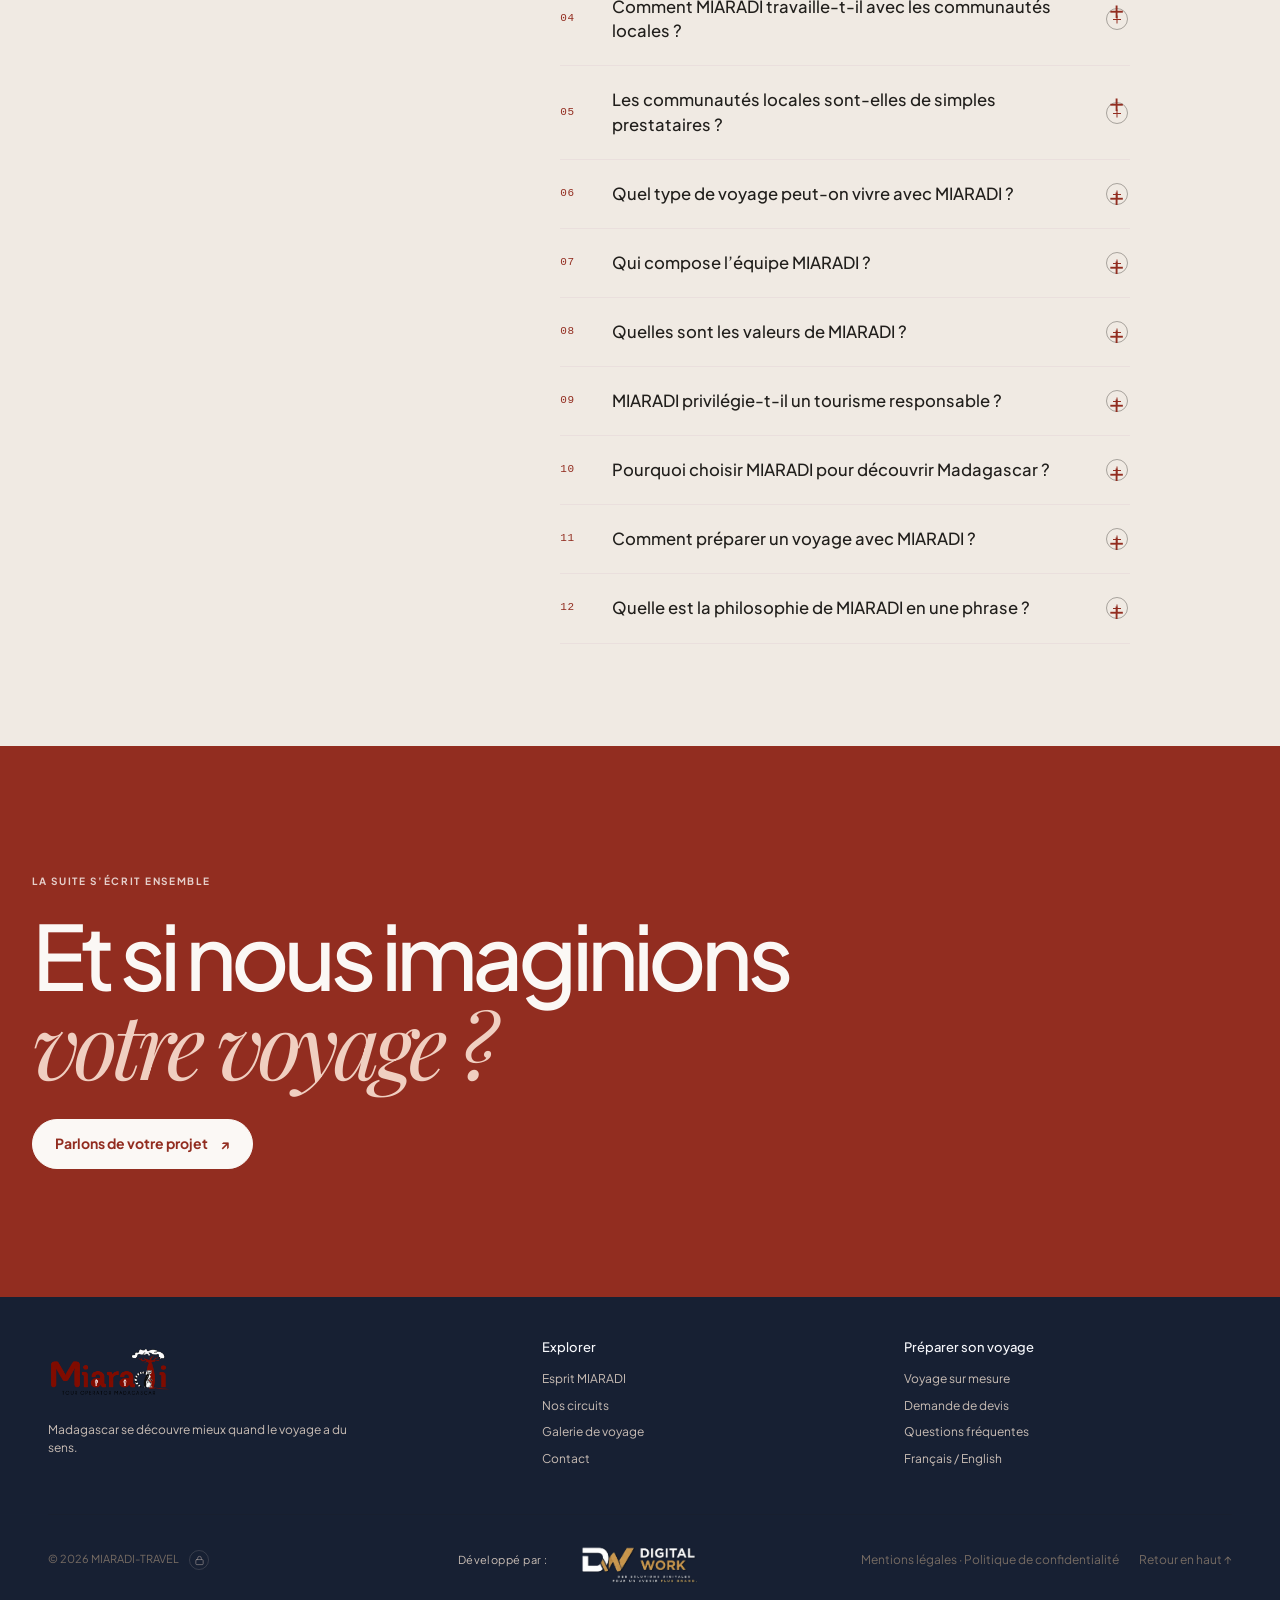
==== commit 93689313: "Use consistent homepage footer on a-propos.html" ====
--- a/a-propos.html
+++ b/a-propos.html
@@ -7,6 +7,7 @@
   <meta name="theme-color" content="#FBF8F5">
   <title data-about-meta="metaTitle">À propos de MIARADI — Voyageons ensemble</title>
   <link rel="stylesheet" href="site.css">
+  <script src="https://unpkg.com/lucide@latest" defer></script><script src="icons.js" defer></script>
   <script src="script.js" defer></script>
   <script src="circuit-pages.js" defer></script>
   <script src="floating-contact.js" defer></script><script src="footer-partners.js" defer></script>
@@ -224,7 +225,14 @@
     </section>
     <section class="about-final-cta"><div class="container"><p class="eyebrow" data-about-key="ctaEyebrow">LA SUITE S’ÉCRIT ENSEMBLE</p><h2><span data-about-key="ctaTitle">Et si nous imaginions</span><br><em data-about-key="ctaAccent">votre voyage ?</em></h2><a class="button button-primary" href="index.html#contact"><span data-about-key="ctaButton">Parlons de votre projet</span> <span aria-hidden="true">↗</span></a></div></section>
   </main>
-  <footer class="site-footer"><div class="container footer-main"><a class="brand brand-footer" href="index.html"><img class="brand-logo brand-logo-footer" src="assets/miaradi-logo.png" alt="Miaradi — Tour Operator Madagascar"></a><p data-about-key="footerTagline">MIARADI — Voyageons ensemble, partageons l’essentiel.</p><nav aria-label="Navigation de pied de page"><a href="index.html#top" data-about-key="footerHome">Accueil</a><a href="index.html#circuits" data-about-key="footerCircuits">Nos circuits</a><a href="index.html#contact" data-about-key="footerContact">Contact</a><a href="#faq" data-about-key="footerFaq">FAQ</a></nav></div><div class="container footer-bottom"><span>© <span id="year"></span> MIARADI-TRAVEL</span><span class="footer-credit"><span class="footer-developer-label">Développé par :</span><a class="footer-developer" href="https://zagarino0.github.io/site-digital-work/" target="_blank" rel="noopener noreferrer" aria-label="Site développé par Digital Work"><img src="assets/digital-work-logo-horizontal-dark.svg" alt="Digital Work — Des solutions digitales pour un avenir plus grand"></a></span><a href="#top" data-about-key="footerBackTop">Retour en haut <svg class="icon" viewBox="0 0 24 24" aria-hidden="true"><path d="M12 19V5m-7 7 7-7 7 7"/></svg></a></div></footer>
+  <footer class="site-footer">
+  <div class="container footer-editorial">
+    <div class="footer-brand-block"><a class="brand brand-footer" href="index.html#top"><img class="brand-logo brand-logo-footer" src="assets/miaradi-logo.png" alt="MIARADI-TRAVEL — Tour Operator Madagascar"></a><p>Madagascar se découvre mieux quand le voyage a du sens.</p></div>
+    <div class="footer-link-group"><h2>Explorer</h2><a href="index.html#a-propos">Esprit MIARADI</a><a href="index.html#circuits">Nos circuits</a><a href="galerie.html">Galerie de voyage</a><a href="index.html#contact">Contact</a></div>
+    <div class="footer-link-group"><h2>Préparer son voyage</h2><a href="index.html#contact">Voyage sur mesure</a><a href="index.html#contact">Demande de devis</a><a href="#faq">Questions fréquentes</a><a href="index.html#a-propos">Français / English</a></div>
+  </div>
+  <div class="container footer-bottom"><span>© <span class="footer-year"><span id="year"></span></span> MIARADI-TRAVEL <a class="copyright-admin-access" href="backend/public/admin/login.php" aria-label="Accès administrateur" title="Accès administrateur"><svg viewBox="0 0 24 24" aria-hidden="true" focusable="false"><rect x="4" y="10" width="16" height="11" rx="2"></rect><path d="M8 10V7a4 4 0 0 1 8 0v3"></path></svg></a></span><span class="footer-credit"><span class="footer-developer-label">Développé par :</span><a class="footer-developer" href="https://zagarino0.github.io/site-digital-work/" target="_blank" rel="noopener noreferrer" aria-label="Site développé par Digital Work"><img src="assets/02-logo-horizontal-fond-noir-removebg-preview (1).png" alt="Digital Work — Des solutions digitales pour un avenir plus grand"></a></span><span class="footer-legal"><a href="backend/public/politique-confidentialite.php">Mentions légales · Politique de confidentialité</a></span><a href="index.html#top">Retour en haut ↑</a></div>
+</footer>
 <script>
 (async()=>{try{const response=await fetch('backend/public/api/about-settings.php',{headers:{Accept:'application/json'},cache:'no-store'});if(!response.ok)return;const payload=await response.json();const data=payload.data||{};document.querySelectorAll('[data-about-key]').forEach(node=>{const key=node.dataset.aboutKey;if(typeof data[key]==='string')node.textContent=data[key];});document.querySelectorAll('[data-about-image]').forEach(img=>{const key=img.dataset.aboutImage;const altKey=img.dataset.aboutAlt;if(typeof data[key]==='string'&&data[key])img.src=data[key];if(typeof data[altKey]==='string')img.alt=data[altKey];});document.querySelectorAll('[data-about-href]').forEach(node=>{const key=node.dataset.aboutHref;if(typeof data[key]==='string'&&data[key])node.href=data[key];});document.querySelectorAll('[data-about-meta]').forEach(node=>{const key=node.dataset.aboutMeta;if(typeof data[key]==='string'){if(node.tagName==='META')node.content=data[key];else node.textContent=data[key];}});}catch(error){console.warn('Le contenu À propos n’a pas pu être actualisé.',error);}})();
 </script>
--- a/site.css
+++ b/site.css
@@ -2249,7 +2249,7 @@
 
 
 /* Vidéos intégrées dans la galerie de circuit */
-dialog#circuit-gallery.gallery-dialog .gallery-main-frame > #gallery-main-video{position:absolute;inset:0;z-index:1;width:100%;height:100%;object-fit:contain;background:#171411}
+dialog#circuit-gallery.gallery-dialog .gallery-main-frame > #gallery-main-video{position:absolute;inset:0;z-index:1;display:block;width:100%;height:100%;object-fit:cover;background:transparent}
 dialog#circuit-gallery.gallery-dialog .gallery-main-frame > #gallery-main-video[hidden]{display:none}
 dialog#circuit-gallery.gallery-dialog .gallery-thumb.is-video::after{content:"VIDÉO";position:absolute;right:7px;top:7px;z-index:2;padding:4px 6px;border-radius:4px;background:rgba(25,20,17,.78);color:#fff;font-size:9px;letter-spacing:.1em}
 dialog#circuit-gallery.gallery-dialog .gallery-thumb-play{position:absolute;inset:0;display:grid;place-items:center;color:#fff;font-size:20px;text-shadow:0 1px 8px rgba(0,0,0,.7);background:linear-gradient(145deg,#d8c8b7,#8b7462)}
@@ -5992,3 +5992,1596 @@
 @media (prefers-reduced-motion: reduce) {
   svg.icon, button svg.icon, a svg.icon { transition: none !important; }
 }
+
+
+/* MIARADI — alignement final des cartes de circuits */
+#circuits .circuit-grid > .circuit-card {
+  display: flex !important;
+  flex-direction: column !important;
+  height: 100% !important;
+  min-height: 590px;
+}
+#circuits .circuit-grid > .circuit-card .circuit-image-link {
+  flex: 0 0 auto !important;
+}
+#circuits .circuit-grid > .circuit-card .circuit-overlay {
+  display: flex !important;
+  flex: 1 1 auto !important;
+  flex-direction: column !important;
+  align-items: stretch !important;
+  gap: 12px !important;
+  min-height: 0 !important;
+}
+#circuits .circuit-grid > .circuit-card .circuit-overlay h3 {
+  min-height: 3.9em !important;
+  max-height: 3.9em !important;
+  overflow: hidden !important;
+  display: -webkit-box !important;
+  -webkit-box-orient: vertical !important;
+  -webkit-line-clamp: 3 !important;
+  line-clamp: 3 !important;
+}
+#circuits .circuit-grid > .circuit-card .circuit-meta {
+  display: grid !important;
+  grid-template-columns: minmax(0, 1fr) minmax(0, 1fr) !important;
+  align-content: start !important;
+  align-items: start !important;
+  justify-content: initial !important;
+  gap: 8px 12px !important;
+  min-height: 52px !important;
+  width: 100% !important;
+}
+#circuits .circuit-grid > .circuit-card .circuit-meta > .circuit-fact {
+  min-width: 0 !important;
+  max-width: 100% !important;
+  align-items: flex-start !important;
+  line-height: 1.4 !important;
+  overflow-wrap: anywhere !important;
+}
+#circuits .circuit-grid > .circuit-card .circuit-theme {
+  grid-column: 1 / -1 !important;
+  display: -webkit-box !important;
+  -webkit-box-orient: vertical !important;
+  -webkit-line-clamp: 2 !important;
+  line-clamp: 2 !important;
+  overflow: hidden !important;
+}
+#circuits .circuit-grid > .circuit-card .circuit-status {
+  align-self: flex-start !important;
+  flex: 0 0 auto !important;
+  min-height: 28px !important;
+  margin: 0 !important;
+  white-space: nowrap !important;
+}
+#circuits .circuit-grid > .circuit-card .circuit-card-actions {
+  display: grid !important;
+  grid-template-columns: minmax(0, 1fr) minmax(0, 1fr) !important;
+  align-items: stretch !important;
+  gap: 9px !important;
+  margin-top: auto !important;
+  padding-top: 6px !important;
+  width: 100% !important;
+}
+#circuits .circuit-grid > .circuit-card .circuit-card-actions .circuit-discover-link,
+#circuits .circuit-grid > .circuit-card .circuit-card-actions .button-quote {
+  display: inline-flex !important;
+  justify-content: center !important;
+  align-items: center !important;
+  width: 100% !important;
+  min-width: 0 !important;
+  min-height: 42px !important;
+  padding: 9px 10px !important;
+  gap: 6px !important;
+  text-align: center !important;
+  white-space: normal !important;
+  line-height: 1.25 !important;
+  font-size: clamp(10px, .75vw, 12px) !important;
+}
+#circuits .circuit-grid > .circuit-card .circuit-card-actions .circuit-discover-link > span,
+#circuits .circuit-grid > .circuit-card .circuit-card-actions .button-quote > span {
+  min-width: 0 !important;
+}
+@media (max-width: 1050px) {
+  #circuits .circuit-grid > .circuit-card { min-height: 560px; }
+  #circuits .circuit-grid > .circuit-card .circuit-card-actions { grid-template-columns: 1fr !important; }
+  #circuits .circuit-grid > .circuit-card .circuit-card-actions .circuit-discover-link,
+  #circuits .circuit-grid > .circuit-card .circuit-card-actions .button-quote { font-size: 12px !important; }
+}
+@media (max-width: 620px) {
+  #circuits .circuit-grid > .circuit-card { min-height: 0; }
+  #circuits .circuit-grid > .circuit-card .circuit-overlay h3 {
+    min-height: 0 !important;
+    max-height: none !important;
+    -webkit-line-clamp: 3 !important;
+  }
+  #circuits .circuit-grid > .circuit-card .circuit-card-actions { grid-template-columns: minmax(0, 1fr) minmax(0, 1fr) !important; }
+  #circuits .circuit-grid > .circuit-card .circuit-card-actions .circuit-discover-link,
+  #circuits .circuit-grid > .circuit-card .circuit-card-actions .button-quote { font-size: 11px !important; padding-inline: 8px !important; }
+}
+
+
+/* Correctif explicite : rendre visibles les deux actions principales des cartes */
+#circuits .circuit-grid .circuit-card .circuit-card-actions {
+  display: grid !important;
+  grid-template-columns: minmax(0, 1fr) minmax(0, 1fr) !important;
+  align-items: stretch !important;
+  gap: 10px !important;
+}
+#circuits .circuit-grid .circuit-card .circuit-card-actions .circuit-discover-link,
+#circuits .circuit-grid .circuit-card .circuit-card-actions .button-quote {
+  display: inline-flex !important;
+  visibility: visible !important;
+  opacity: 1 !important;
+  position: static !important;
+  align-items: center !important;
+  justify-content: center !important;
+  align-self: stretch !important;
+  width: 100% !important;
+  min-width: 0 !important;
+  min-height: 42px !important;
+  margin: 0 !important;
+  padding: 9px 10px !important;
+  white-space: normal !important;
+  text-align: center !important;
+  line-height: 1.25 !important;
+  font-size: clamp(10px, .72vw, 12px) !important;
+}
+#circuits .circuit-grid .circuit-card .circuit-card-actions .circuit-discover-link {
+  grid-column: 1 !important;
+  border: 1px solid rgba(146,45,32,.25) !important;
+  border-radius: 24px !important;
+  background: #fff4f0 !important;
+  color: #922d20 !important;
+}
+#circuits .circuit-grid .circuit-card .circuit-card-actions .button-quote {
+  grid-column: 2 !important;
+  border-radius: 24px !important;
+  background: #922d20 !important;
+  color: #fff !important;
+}
+#circuits .circuit-grid .circuit-card .circuit-card-actions .gallery-trigger {
+  display: none !important;
+}
+@media (max-width: 1050px) {
+  #circuits .circuit-grid .circuit-card .circuit-card-actions { gap: 7px !important; }
+}
+@media (max-width: 560px) {
+  #circuits .circuit-grid .circuit-card .circuit-card-actions { grid-template-columns: minmax(0, 1fr) !important; }
+  #circuits .circuit-grid .circuit-card .circuit-card-actions .circuit-discover-link,
+  #circuits .circuit-grid .circuit-card .circuit-card-actions .button-quote { grid-column: 1 !important; }
+}
+
+
+/* Circuits : métadonnées alignées à gauche, statut placé dans la colonne de droite */
+#circuits .circuit-grid > .circuit-card .circuit-overlay {
+  display: grid !important;
+  grid-template-columns: minmax(0, 1fr) auto !important;
+  grid-template-rows: auto auto auto 1fr auto !important;
+  align-items: start !important;
+  column-gap: 14px !important;
+}
+#circuits .circuit-grid > .circuit-card .circuit-overlay > h3 {
+  grid-column: 1 / -1 !important;
+  grid-row: 1 !important;
+}
+#circuits .circuit-grid > .circuit-card .circuit-overlay > .circuit-meta {
+  grid-column: 1 !important;
+  grid-row: 2 !important;
+  display: grid !important;
+  grid-template-columns: minmax(0, 1fr) minmax(0, 1fr) !important;
+  grid-auto-rows: minmax(24px, auto) !important;
+  align-items: start !important;
+  justify-content: start !important;
+  gap: 4px 12px !important;
+  width: 100% !important;
+  min-height: 76px !important;
+  margin: 0 !important;
+}
+#circuits .circuit-grid > .circuit-card .circuit-overlay > .circuit-meta > .circuit-duration {
+  grid-column: 1 !important;
+  grid-row: 1 !important;
+}
+#circuits .circuit-grid > .circuit-card .circuit-overlay > .circuit-meta > .circuit-region {
+  grid-column: 2 !important;
+  grid-row: 1 !important;
+}
+#circuits .circuit-grid > .circuit-card .circuit-overlay > .circuit-meta > .circuit-theme {
+  grid-column: 1 / -1 !important;
+  grid-row: 2 !important;
+  display: block !important;
+  overflow: visible !important;
+  -webkit-line-clamp: unset !important;
+  line-clamp: unset !important;
+  max-width: 100% !important;
+  overflow-wrap: anywhere !important;
+}
+#circuits .circuit-grid > .circuit-card .circuit-overlay > .circuit-status {
+  grid-column: 2 !important;
+  grid-row: 2 !important;
+  justify-self: start !important;
+  align-self: start !important;
+  margin: 0 !important;
+  white-space: nowrap !important;
+}
+#circuits .circuit-grid > .circuit-card .circuit-overlay > .circuit-card-actions {
+  grid-column: 1 / -1 !important;
+  grid-row: 5 !important;
+  align-self: end !important;
+  margin-top: 18px !important;
+}
+@media (max-width: 1050px) {
+  #circuits .circuit-grid > .circuit-card .circuit-overlay {
+    column-gap: 8px !important;
+  }
+  #circuits .circuit-grid > .circuit-card .circuit-overlay > .circuit-meta {
+    column-gap: 7px !important;
+    font-size: 11px !important;
+  }
+}
+@media (max-width: 560px) {
+  #circuits .circuit-grid > .circuit-card .circuit-overlay {
+    grid-template-columns: minmax(0, 1fr) !important;
+  }
+  #circuits .circuit-grid > .circuit-card .circuit-overlay > .circuit-meta {
+    grid-column: 1 !important;
+  }
+  #circuits .circuit-grid > .circuit-card .circuit-overlay > .circuit-status {
+    grid-column: 1 !important;
+    grid-row: 3 !important;
+    margin-top: 4px !important;
+  }
+  #circuits .circuit-grid > .circuit-card .circuit-overlay > .circuit-card-actions {
+    grid-column: 1 !important;
+    grid-row: 5 !important;
+  }
+}
+
+
+/* Ajustement final des cartes : métadonnées sur toute la largeur, statut à droite sans chevauchement */
+#circuits .circuit-grid > .circuit-card .circuit-overlay {
+  grid-template-columns: minmax(0, 1fr) auto !important;
+  grid-template-rows: auto auto auto 1fr auto !important;
+}
+#circuits .circuit-grid > .circuit-card .circuit-overlay > .circuit-meta {
+  grid-column: 1 / -1 !important;
+  grid-row: 2 !important;
+  width: 100% !important;
+  min-height: 72px !important;
+  grid-template-columns: minmax(0, 1fr) minmax(0, 1fr) !important;
+  grid-template-rows: auto auto !important;
+  column-gap: 12px !important;
+  row-gap: 5px !important;
+}
+#circuits .circuit-grid > .circuit-card .circuit-overlay > .circuit-meta > .circuit-duration {
+  grid-column: 1 !important;
+  grid-row: 1 !important;
+}
+#circuits .circuit-grid > .circuit-card .circuit-overlay > .circuit-meta > .circuit-region {
+  grid-column: 2 !important;
+  grid-row: 1 !important;
+}
+#circuits .circuit-grid > .circuit-card .circuit-overlay > .circuit-meta > .circuit-theme {
+  grid-column: 1 !important;
+  grid-row: 2 !important;
+  max-width: 100% !important;
+  overflow-wrap: anywhere !important;
+  line-height: 1.35 !important;
+}
+#circuits .circuit-grid > .circuit-card .circuit-overlay > .circuit-status {
+  grid-column: 2 !important;
+  grid-row: 3 !important;
+  justify-self: end !important;
+  align-self: start !important;
+  margin: 0 !important;
+  white-space: nowrap !important;
+}
+#circuits .circuit-grid > .circuit-card .circuit-overlay > .circuit-card-actions {
+  grid-column: 1 / -1 !important;
+  grid-row: 5 !important;
+  margin-top: 18px !important;
+}
+@media (max-width: 560px) {
+  #circuits .circuit-grid > .circuit-card .circuit-overlay > .circuit-meta {
+    grid-column: 1 !important;
+    grid-template-columns: minmax(0, 1fr) minmax(0, 1fr) !important;
+  }
+  #circuits .circuit-grid > .circuit-card .circuit-overlay > .circuit-status {
+    grid-column: 1 !important;
+    grid-row: 3 !important;
+    justify-self: start !important;
+  }
+}
+
+
+/* Disposition souhaitée : durée à gauche, statut à droite sur la même ligne,
+   puis région et thématique en dessous, dans cet ordre. */
+#circuits .circuit-grid > .circuit-card .circuit-overlay {
+  display: flex !important;
+  flex-direction: column !important;
+  align-items: stretch !important;
+}
+#circuits .circuit-grid > .circuit-card .circuit-overlay > .circuit-meta {
+  order: 2 !important;
+  display: grid !important;
+  grid-template-columns: minmax(0, 1fr) minmax(0, 1fr) !important;
+  grid-template-rows: auto auto !important;
+  align-items: start !important;
+  gap: 5px 12px !important;
+  width: 100% !important;
+  min-height: 0 !important;
+  margin: 0 !important;
+}
+#circuits .circuit-grid > .circuit-card .circuit-overlay > .circuit-meta > .circuit-duration {
+  grid-column: 1 !important;
+  grid-row: 1 !important;
+}
+#circuits .circuit-grid > .circuit-card .circuit-overlay > .circuit-status {
+  order: 3 !important;
+  grid-column: 2 !important;
+  grid-row: auto !important;
+  align-self: flex-end !important;
+  margin-top: -30px !important;
+  margin-bottom: 6px !important;
+  white-space: nowrap !important;
+}
+#circuits .circuit-grid > .circuit-card .circuit-overlay > .circuit-meta > .circuit-region {
+  grid-column: 1 / -1 !important;
+  grid-row: 2 !important;
+}
+#circuits .circuit-grid > .circuit-card .circuit-overlay > .circuit-meta > .circuit-theme {
+  grid-column: 1 / -1 !important;
+  grid-row: 3 !important;
+  display: block !important;
+  max-width: 100% !important;
+  overflow-wrap: anywhere !important;
+  line-clamp: unset !important;
+  -webkit-line-clamp: unset !important;
+}
+#circuits .circuit-grid > .circuit-card .circuit-overlay > .circuit-card-actions {
+  order: 4 !important;
+  margin-top: auto !important;
+}
+@media (max-width: 560px) {
+  #circuits .circuit-grid > .circuit-card .circuit-overlay > .circuit-status {
+    align-self: flex-start !important;
+    margin-top: 0 !important;
+    margin-bottom: 4px !important;
+  }
+}
+
+
+/* Icônes SVG fines et cohérentes dans les cartes de circuits */
+#circuits .circuit-inline-icon {
+  display: inline-block !important;
+  width: 14px !important;
+  height: 14px !important;
+  min-width: 14px !important;
+  vertical-align: -2px !important;
+  stroke: currentColor !important;
+  stroke-width: 1.8 !important;
+  flex: 0 0 14px !important;
+}
+#circuits .circuit-fact,
+#circuits .circuit-status {
+  align-items: flex-start !important;
+  gap: 5px !important;
+}
+#circuits .circuit-status .circuit-inline-icon {
+  color: #a85a00 !important;
+}
+#circuits .quote-plane .circuit-inline-icon {
+  width: 15px !important;
+  height: 15px !important;
+  vertical-align: middle !important;
+}
+#circuits .discover-arrow {
+  display: inline-flex !important;
+  align-items: center !important;
+  margin-left: 4px !important;
+}
+
+
+/* Mise au propre finale des cartes : statut aligné avec la durée, anciennes icônes retirées, cartes moins hautes */
+#circuits .circuit-grid .circuit-card .circuit-overlay {
+  position: relative !important;
+  display: grid !important;
+  grid-template-columns: minmax(0, 1fr) auto !important;
+  grid-template-rows: auto auto auto !important;
+  align-content: start !important;
+  column-gap: 8px !important;
+  row-gap: 5px !important;
+  padding: 12px 14px 12px !important;
+}
+#circuits .circuit-grid .circuit-card .circuit-overlay > h3 {
+  grid-column: 1 / -1 !important;
+  grid-row: 1 !important;
+  margin: 0 0 5px !important;
+}
+#circuits .circuit-grid .circuit-card .circuit-overlay > .circuit-meta {
+  grid-column: 1 !important;
+  grid-row: 2 !important;
+  display: grid !important;
+  grid-template-columns: minmax(0, 1fr) !important;
+  grid-template-rows: auto auto auto !important;
+  gap: 5px !important;
+  min-height: 0 !important;
+  width: 100% !important;
+  margin: 0 !important;
+}
+#circuits .circuit-grid .circuit-card .circuit-overlay > .circuit-meta > .circuit-duration {
+  grid-column: 1 !important;
+  grid-row: 1 !important;
+}
+#circuits .circuit-grid .circuit-card .circuit-overlay > .circuit-meta > .circuit-region {
+  grid-column: 1 !important;
+  grid-row: 2 !important;
+}
+#circuits .circuit-grid .circuit-card .circuit-overlay > .circuit-meta > .circuit-theme {
+  grid-column: 1 !important;
+  grid-row: 3 !important;
+}
+#circuits .circuit-grid .circuit-card .circuit-overlay > .circuit-status {
+  grid-column: 2 !important;
+  grid-row: 2 !important;
+  justify-self: end !important;
+  align-self: start !important;
+  order: initial !important;
+  margin: 0 !important;
+  white-space: nowrap !important;
+}
+#circuits .circuit-grid .circuit-card .circuit-card-actions {
+  grid-column: 1 / -1 !important;
+  grid-row: 3 !important;
+  margin-top: 8px !important;
+  padding-top: 0 !important;
+}
+/* Supprimer les anciens pictogrammes CSS, le HTML fournit désormais les SVG */
+#circuits .circuit-grid .circuit-card .circuit-status::before {
+  content: none !important;
+  display: none !important;
+}
+#circuits .circuit-grid .circuit-card .circuit-fact::before,
+#circuits .circuit-grid .circuit-card .circuit-fact::after,
+#circuits .circuit-grid .circuit-card .circuit-status::after {
+  content: none !important;
+  display: none !important;
+}
+#circuits .circuit-grid .circuit-card .circuit-inline-icon {
+  width: 13px !important;
+  height: 13px !important;
+  min-width: 13px !important;
+}
+@media (max-width: 560px) {
+  #circuits .circuit-grid .circuit-card .circuit-overlay {
+    grid-template-columns: minmax(0, 1fr) !important;
+    padding: 10px !important;
+  }
+  #circuits .circuit-grid .circuit-card .circuit-overlay > .circuit-status {
+    grid-column: 1 !important;
+    grid-row: 3 !important;
+    justify-self: start !important;
+    margin-top: 0 !important;
+  }
+  #circuits .circuit-grid .circuit-card .circuit-card-actions {
+    grid-column: 1 !important;
+    grid-row: 4 !important;
+  }
+}
+
+
+/* Icônes SVG de la barre de recherche des circuits */
+.finder-icon svg {
+  display: block;
+  width: 21px;
+  height: 21px;
+  flex: 0 0 auto;
+}
+.finder-submit .finder-search-icon {
+  display: inline-block;
+  width: 15px;
+  height: 15px;
+  margin-right: 7px;
+  vertical-align: -3px;
+}
+
+
+/* Mobile : conserver les trois filtres sur une ligne et afficher uniquement la loupe */
+@media (max-width: 760px) {
+  .finder-panel .finder-inner {
+    display: grid !important;
+    grid-template-columns: repeat(3, minmax(0, 1fr)) !important;
+    align-items: stretch !important;
+    gap: 8px !important;
+    padding: 10px !important;
+  }
+  .finder-panel .finder-field,
+  .finder-panel .finder-field:first-child {
+    display: flex !important;
+    flex-direction: column !important;
+    align-items: flex-start !important;
+    justify-content: flex-start !important;
+    gap: 6px !important;
+    min-width: 0 !important;
+    min-height: 0 !important;
+    padding: 4px 5px 8px !important;
+    border-right: 1px solid #eadfdd !important;
+    border-bottom: 0 !important;
+  }
+  .finder-panel .finder-field:last-of-type {
+    border-right: 0 !important;
+  }
+  .finder-panel .finder-icon {
+    width: 32px !important;
+    height: 32px !important;
+    min-width: 32px !important;
+    flex-basis: 32px !important;
+    border-radius: 10px !important;
+    background: #fff0ed !important;
+    color: #922D20 !important;
+  }
+  .finder-panel .finder-icon svg {
+    width: 18px !important;
+    height: 18px !important;
+  }
+  .finder-panel .finder-field > span:last-child {
+    width: 100% !important;
+    min-width: 0 !important;
+  }
+  .finder-panel .finder-field strong {
+    font-size: 12px !important;
+    line-height: 1.2 !important;
+  }
+  .finder-panel .finder-field select {
+    width: 100% !important;
+    min-width: 0 !important;
+    font-size: 10px !important;
+    white-space: normal !important;
+  }
+  .finder-panel .finder-submit {
+    grid-column: 1 / -1 !important;
+    display: flex !important;
+    justify-content: center !important;
+    align-items: center !important;
+    width: 100% !important;
+    min-height: 42px !important;
+    margin: 4px 0 0 !important;
+    padding: 8px !important;
+    font-size: 0 !important;
+  }
+  .finder-panel .finder-submit .finder-search-icon {
+    width: 19px !important;
+    height: 19px !important;
+    margin: 0 !important;
+  }
+}
+@media (max-width: 380px) {
+  .finder-panel .finder-inner { gap: 4px !important; padding: 8px !important; }
+  .finder-panel .finder-field,
+  .finder-panel .finder-field:first-child { padding-inline: 3px !important; }
+  .finder-panel .finder-field strong { font-size: 11px !important; }
+  .finder-panel .finder-field select { font-size: 9px !important; }
+}
+
+
+/* Mobile compact : les trois filtres ET la loupe sur une seule ligne */
+@media (max-width: 760px) {
+  #homepage-finder .finder-inner,
+  .finder-panel .finder-inner {
+    display: grid !important;
+    grid-template-columns: minmax(0, 1fr) minmax(0, 1fr) minmax(0, 1fr) 42px !important;
+    gap: 5px !important;
+    align-items: stretch !important;
+    padding: 8px !important;
+  }
+  #homepage-finder .finder-field,
+  .finder-panel .finder-field,
+  #homepage-finder .finder-field:first-child,
+  .finder-panel .finder-field:first-child {
+    display: flex !important;
+    flex-direction: row !important;
+    align-items: center !important;
+    justify-content: center !important;
+    gap: 5px !important;
+    min-width: 0 !important;
+    padding: 2px 4px !important;
+    border-right: 1px solid #eadfdd !important;
+    border-bottom: 0 !important;
+  }
+  #homepage-finder .finder-icon,
+  .finder-panel .finder-icon {
+    flex: 0 0 25px !important;
+    width: 25px !important;
+    height: 25px !important;
+    min-width: 25px !important;
+    border-radius: 8px !important;
+    background: #fff0ed !important;
+    color: #922D20 !important;
+  }
+  #homepage-finder .finder-icon svg,
+  .finder-panel .finder-icon svg {
+    width: 15px !important;
+    height: 15px !important;
+  }
+  #homepage-finder .finder-field > span:last-child,
+  .finder-panel .finder-field > span:last-child {
+    display: block !important;
+    width: auto !important;
+    min-width: 0 !important;
+    overflow: hidden !important;
+  }
+  #homepage-finder .finder-field strong,
+  .finder-panel .finder-field strong {
+    display: block !important;
+    font-size: 10px !important;
+    line-height: 1.15 !important;
+    white-space: nowrap !important;
+  }
+  #homepage-finder .finder-field select,
+  .finder-panel .finder-field select {
+    display: block !important;
+    width: 100% !important;
+    max-width: 100% !important;
+    min-width: 0 !important;
+    padding: 2px 12px 2px 0 !important;
+    font-size: 9px !important;
+    text-overflow: ellipsis !important;
+    white-space: nowrap !important;
+  }
+  #homepage-finder .finder-submit,
+  .finder-panel .finder-submit {
+    grid-column: 4 !important;
+    grid-row: 1 !important;
+    display: flex !important;
+    align-items: center !important;
+    justify-content: center !important;
+    width: 42px !important;
+    min-width: 42px !important;
+    height: 42px !important;
+    min-height: 42px !important;
+    margin: 0 !important;
+    padding: 0 !important;
+    font-size: 0 !important;
+    border-radius: 10px !important;
+  }
+  #homepage-finder .finder-submit .finder-search-icon,
+  .finder-panel .finder-submit .finder-search-icon {
+    display: block !important;
+    width: 18px !important;
+    height: 18px !important;
+    margin: 0 !important;
+  }
+}
+@media (max-width: 380px) {
+  #homepage-finder .finder-inner,
+  .finder-panel .finder-inner { grid-template-columns: minmax(0, 1fr) minmax(0, 1fr) minmax(0, 1fr) 36px !important; gap: 3px !important; padding: 6px !important; }
+  #homepage-finder .finder-icon,
+  .finder-panel .finder-icon { flex-basis: 22px !important; width: 22px !important; height: 22px !important; min-width: 22px !important; }
+  #homepage-finder .finder-field,
+  .finder-panel .finder-field,
+  #homepage-finder .finder-field:first-child,
+  .finder-panel .finder-field:first-child { gap: 3px !important; padding-inline: 2px !important; }
+  #homepage-finder .finder-field strong,
+  .finder-panel .finder-field strong { font-size: 9px !important; }
+  #homepage-finder .finder-field select,
+  .finder-panel .finder-field select { font-size: 8px !important; }
+  #homepage-finder .finder-submit,
+  .finder-panel .finder-submit { grid-column: 4 !important; width: 36px !important; min-width: 36px !important; height: 38px !important; min-height: 38px !important; }
+}
+
+
+/* Ajustement mobile : donner plus de largeur aux libellés et éviter les textes coupés */
+@media (max-width: 760px) {
+  #homepage-finder .finder-inner,
+  .finder-panel .finder-inner {
+    grid-template-columns: minmax(0, 1.18fr) minmax(0, 1.28fr) minmax(0, 1.08fr) 44px !important;
+    gap: 7px !important;
+    padding: 9px 10px !important;
+  }
+  #homepage-finder .finder-field,
+  .finder-panel .finder-field,
+  #homepage-finder .finder-field:first-child,
+  .finder-panel .finder-field:first-child {
+    justify-content: flex-start !important;
+    gap: 6px !important;
+    padding: 2px 5px !important;
+  }
+  #homepage-finder .finder-icon,
+  .finder-panel .finder-icon {
+    flex: 0 0 27px !important;
+    width: 27px !important;
+    height: 27px !important;
+    min-width: 27px !important;
+  }
+  #homepage-finder .finder-field > span:last-child,
+  .finder-panel .finder-field > span:last-child {
+    flex: 1 1 auto !important;
+    width: auto !important;
+    min-width: 0 !important;
+    overflow: visible !important;
+  }
+  #homepage-finder .finder-field strong,
+  .finder-panel .finder-field strong {
+    font-size: 10px !important;
+    letter-spacing: -0.2px !important;
+  }
+  #homepage-finder .finder-field select,
+  .finder-panel .finder-field select {
+    font-size: 9px !important;
+    letter-spacing: -0.25px !important;
+    padding-right: 10px !important;
+    text-overflow: clip !important;
+  }
+}
+@media (max-width: 380px) {
+  #homepage-finder .finder-inner,
+  .finder-panel .finder-inner {
+    grid-template-columns: minmax(0, 1.15fr) minmax(0, 1.2fr) minmax(0, 1fr) 38px !important;
+    gap: 4px !important;
+    padding: 7px !important;
+  }
+  #homepage-finder .finder-field,
+  .finder-panel .finder-field,
+  #homepage-finder .finder-field:first-child,
+  .finder-panel .finder-field:first-child {
+    gap: 3px !important;
+    padding-inline: 2px !important;
+  }
+  #homepage-finder .finder-icon,
+  .finder-panel .finder-icon {
+    flex-basis: 22px !important;
+    width: 22px !important;
+    height: 22px !important;
+    min-width: 22px !important;
+  }
+  #homepage-finder .finder-field strong,
+  .finder-panel .finder-field strong { font-size: 9px !important; }
+  #homepage-finder .finder-field select,
+  .finder-panel .finder-field select { font-size: 8px !important; }
+  #homepage-finder .finder-submit,
+  .finder-panel .finder-submit { grid-column: 4 !important; width: 38px !important; min-width: 38px !important; }
+}
+
+
+/* Alignement final mobile : marges symétriques et filtres répartis proportionnellement */
+@media (max-width: 760px) {
+  #homepage-finder .finder-inner,
+  .finder-panel .finder-inner {
+    box-sizing: border-box !important;
+    width: 100% !important;
+    grid-template-columns: minmax(0, 1fr) minmax(0, 1fr) minmax(0, 1fr) 42px !important;
+    column-gap: 8px !important;
+    padding: 9px 12px !important;
+  }
+  #homepage-finder .finder-field,
+  .finder-panel .finder-field,
+  #homepage-finder .finder-field:first-child,
+  .finder-panel .finder-field:first-child {
+    box-sizing: border-box !important;
+    width: 100% !important;
+    min-width: 0 !important;
+    padding-left: 0 !important;
+    padding-right: 7px !important;
+    gap: 5px !important;
+  }
+  #homepage-finder .finder-field > span:last-child,
+  .finder-panel .finder-field > span:last-child {
+    flex: 1 1 0 !important;
+    min-width: 0 !important;
+  }
+  #homepage-finder .finder-submit,
+  .finder-panel .finder-submit {
+    justify-self: end !important;
+    width: 42px !important;
+    min-width: 42px !important;
+    margin-right: 0 !important;
+  }
+}
+@media (max-width: 380px) {
+  #homepage-finder .finder-inner,
+  .finder-panel .finder-inner {
+    grid-template-columns: minmax(0, 1fr) minmax(0, 1fr) minmax(0, 1fr) 38px !important;
+    column-gap: 5px !important;
+    padding-left: 10px !important;
+    padding-right: 10px !important;
+  }
+}
+
+
+/* Centrage précis de la loupe dans le fond du bouton de recherche mobile */
+@media (max-width: 760px) {
+  #homepage-finder .finder-submit,
+  .finder-panel .finder-submit {
+    display: flex !important;
+    align-items: center !important;
+    justify-content: center !important;
+    place-items: center !important;
+    box-sizing: border-box !important;
+    padding: 0 !important;
+    line-height: 0 !important;
+    text-align: center !important;
+  }
+  #homepage-finder .finder-submit .finder-search-icon,
+  .finder-panel .finder-submit .finder-search-icon {
+    display: block !important;
+    position: static !important;
+    flex: 0 0 18px !important;
+    width: 18px !important;
+    height: 18px !important;
+    margin: 0 !important;
+    transform: none !important;
+  }
+}
+
+
+/* Mobile : présenter les quatre cartes de confiance sur une ligne, avec retour à 2 colonnes si nécessaire */
+@media (max-width: 760px) {
+  .trust-strip {
+    display: grid !important;
+    grid-template-columns: repeat(2, minmax(0, 1fr)) !important;
+    gap: 10px !important;
+    align-items: stretch !important;
+  }
+  .trust-card {
+    min-width: 0 !important;
+    min-height: 112px !important;
+    flex-direction: column !important;
+    align-items: flex-start !important;
+    justify-content: flex-start !important;
+    gap: 9px !important;
+    padding: 12px !important;
+    border-radius: 18px !important;
+  }
+  .trust-icon {
+    flex: 0 0 38px !important;
+    width: 38px !important;
+    height: 38px !important;
+    font-size: 20px !important;
+  }
+  .trust-card strong {
+    font-size: 12px !important;
+    line-height: 1.3 !important;
+  }
+  .trust-card p {
+    font-size: 10px !important;
+    line-height: 1.35 !important;
+  }
+}
+@media (max-width: 360px) {
+  .trust-strip { gap: 7px !important; }
+  .trust-card { padding: 9px !important; min-height: 116px !important; }
+  .trust-card strong { font-size: 11px !important; }
+  .trust-card p { font-size: 9px !important; }
+}
+
+
+/* Rapprocher la flèche native du select Thématique de son libellé */
+#homepage-finder #finder-theme {
+  padding-right: 1.1rem !important;
+  background-position: right 0.15rem center !important;
+}
+@media (max-width: 760px) {
+  #homepage-finder #finder-theme {
+    padding-right: 0.7rem !important;
+    background-position: right 0.05rem center !important;
+    letter-spacing: -0.15px !important;
+  }
+}
+
+
+/* Correctif : la flèche du select Thématique doit rester juste après son texte */
+#homepage-finder #finder-theme {
+  width: max-content !important;
+  max-width: 100% !important;
+  justify-self: start !important;
+  padding-right: 0 !important;
+  background-position: initial !important;
+}
+
+
+/* Place la flèche Thématique juste après le texte du select */
+#homepage-finder #finder-theme {
+  width: 205px !important;
+  max-width: 100% !important;
+  padding-right: 18px !important;
+  background-position: right calc(100% - 1px) center !important;
+}
+@media (max-width: 760px) {
+  #homepage-finder #finder-theme {
+    width: 100% !important;
+    padding-right: 12px !important;
+  }
+}
+
+
+/* Mobile : garder « Sur demande » sur la même ligne que la durée, à droite */
+@media (max-width: 560px) {
+  #circuits .circuit-grid .circuit-card .circuit-overlay {
+    grid-template-columns: minmax(0, 1fr) auto !important;
+    grid-template-rows: auto auto auto !important;
+    column-gap: 8px !important;
+    row-gap: 5px !important;
+  }
+  #circuits .circuit-grid .circuit-card .circuit-overlay > .circuit-meta {
+    grid-column: 1 !important;
+    grid-row: 2 !important;
+    min-width: 0 !important;
+  }
+  #circuits .circuit-grid .circuit-card .circuit-overlay > .circuit-meta > .circuit-duration {
+    grid-column: 1 !important;
+    grid-row: 1 !important;
+  }
+  #circuits .circuit-grid .circuit-card .circuit-overlay > .circuit-status {
+    grid-column: 2 !important;
+    grid-row: 2 !important;
+    justify-self: end !important;
+    align-self: start !important;
+    margin: 0 !important;
+    white-space: nowrap !important;
+  }
+  #circuits .circuit-grid .circuit-card .circuit-card-actions {
+    grid-column: 1 / -1 !important;
+    grid-row: 3 !important;
+  }
+}
+
+
+/* Mobile : conserver les deux actions des cartes côte à côte */
+@media (max-width: 560px) {
+  #circuits .circuit-grid .circuit-card .circuit-card-actions {
+    display: grid !important;
+    grid-template-columns: minmax(0, 1fr) minmax(0, 1fr) !important;
+    gap: 8px !important;
+    width: 100% !important;
+    align-items: stretch !important;
+  }
+  #circuits .circuit-grid .circuit-card .circuit-card-actions .circuit-discover-link,
+  #circuits .circuit-grid .circuit-card .circuit-card-actions .button-quote {
+    grid-column: auto !important;
+    width: 100% !important;
+    min-width: 0 !important;
+    min-height: 44px !important;
+    padding: 8px 5px !important;
+    font-size: clamp(10px, 2.7vw, 12px) !important;
+    line-height: 1.2 !important;
+    white-space: nowrap !important;
+    justify-content: center !important;
+    gap: 4px !important;
+  }
+  #circuits .circuit-grid .circuit-card .circuit-card-actions .circuit-discover-link > span,
+  #circuits .circuit-grid .circuit-card .circuit-card-actions .button-quote > span {
+    min-width: 0 !important;
+    white-space: nowrap !important;
+  }
+}
+
+
+/* Correctif mobile : ne jamais masquer le bouton « Découvrir le circuit » */
+@media (max-width: 560px) {
+  #circuits .circuit-grid .circuit-card .circuit-card-actions {
+    display: grid !important;
+    grid-template-columns: minmax(0, 1fr) minmax(0, 1fr) !important;
+    grid-auto-flow: row !important;
+    align-items: stretch !important;
+    gap: 8px !important;
+  }
+  #circuits .circuit-grid .circuit-card .circuit-card-actions > .circuit-discover-link {
+    display: inline-flex !important;
+    visibility: visible !important;
+    opacity: 1 !important;
+    position: static !important;
+    grid-column: 1 !important;
+    width: 100% !important;
+    min-width: 0 !important;
+    align-items: center !important;
+    justify-content: center !important;
+    white-space: nowrap !important;
+  }
+  #circuits .circuit-grid .circuit-card .circuit-card-actions > .button-quote {
+    display: inline-flex !important;
+    visibility: visible !important;
+    opacity: 1 !important;
+    position: static !important;
+    grid-column: 2 !important;
+    width: 100% !important;
+    min-width: 0 !important;
+    align-items: center !important;
+    justify-content: center !important;
+    white-space: nowrap !important;
+  }
+  #circuits .circuit-grid .circuit-card .circuit-card-actions > .gallery-trigger {
+    display: none !important;
+  }
+}
+
+
+/* Responsive title sizing for detailed circuit pages: balanced on desktop and mobile */
+.circuit-editorial-page .journey-hero h1 {
+  font-size: clamp(2.15rem, 3.6vw, 4.5rem);
+  line-height: 1.02;
+  letter-spacing: -0.05em;
+  overflow-wrap: normal;
+  hyphens: auto;
+}
+@media (max-width: 900px) {
+  .circuit-editorial-page .journey-hero h1 {
+    font-size: clamp(2.2rem, 5.2vw, 3.8rem);
+    line-height: 1.04;
+  }
+}
+@media (max-width: 600px) {
+  .circuit-editorial-page .journey-hero h1 {
+    font-size: clamp(1.75rem, 6.8vw, 2.25rem) !important;
+    line-height: 1.08 !important;
+    letter-spacing: -0.045em !important;
+    max-width: 100%;
+    margin-bottom: 16px;
+    text-wrap: pretty;
+  }
+  .circuit-editorial-page .journey-hero h1 em {
+    display: inline;
+  }
+}
+
+
+/* Circuit media viewer: keep captions over the photo, never in a separate grey panel */
+.circuit-editorial-page .gallery-main-frame{
+  position:relative;
+  isolation:isolate;
+  overflow:hidden;
+  background:transparent !important;
+}
+.circuit-editorial-page .gallery-main-frame > img,
+.circuit-editorial-page .gallery-main-frame > video{
+  position:absolute;
+  inset:0;
+  z-index:1;
+  display:block;
+  width:100%;
+  height:100%;
+  object-fit:cover;
+  background:transparent !important;
+}
+.circuit-editorial-page .gallery-main-frame > img[hidden],
+.circuit-editorial-page .gallery-main-frame > video[hidden]{
+  display:none !important;
+}
+.circuit-editorial-page .gallery-main-overlay{
+  position:absolute;
+  z-index:3;
+  inset:auto 0 0;
+  min-height:0;
+  padding:clamp(54px,9vw,100px) clamp(14px,2.5vw,24px) 20px;
+  display:flex;
+  align-items:flex-end;
+  justify-content:space-between;
+  gap:12px;
+  color:#fff;
+  background:linear-gradient(180deg,transparent 0%,rgba(15,13,12,.12) 25%,rgba(15,13,12,.78) 100%) !important;
+  pointer-events:none;
+}
+.circuit-editorial-page .gallery-main-overlay .gallery-caption-copy{
+  min-width:0;
+  max-width:calc(100% - 74px);
+  display:grid;
+  gap:5px;
+}
+.circuit-editorial-page .gallery-main-overlay .gallery-caption-copy strong{
+  color:#fff;
+  font-size:clamp(1rem,2vw,1.65rem);
+  line-height:1.2;
+  text-shadow:0 1px 5px rgba(0,0,0,.45);
+}
+.circuit-editorial-page .gallery-main-overlay .gallery-caption-copy #gallery-main-description{
+  color:#fff;
+  font-size:clamp(.72rem,1vw,.9rem);
+  line-height:1.4;
+  text-shadow:0 1px 4px rgba(0,0,0,.65);
+  opacity:1;
+}
+.circuit-editorial-page .gallery-main-overlay #gallery-counter{
+  flex:0 0 auto;
+  align-self:flex-end;
+}
+@media(max-width:700px){
+  .circuit-editorial-page .gallery-main-overlay{
+    padding:64px 14px 16px;
+    gap:8px;
+  }
+  .circuit-editorial-page .gallery-main-overlay .gallery-caption-copy{
+    max-width:calc(100% - 58px);
+  }
+  .circuit-editorial-page .gallery-main-overlay .gallery-caption-copy strong{
+    font-size:1rem;
+  }
+  .circuit-editorial-page .gallery-main-overlay .gallery-caption-copy #gallery-main-description{
+    font-size:.68rem;
+    line-height:1.35;
+  }
+}
+
+
+/* Final correction: overlay captions directly on the media without any dark gradient */
+.circuit-editorial-page .gallery-main-overlay{
+  background:transparent !important;
+  background-image:none !important;
+  box-shadow:none !important;
+}
+.circuit-editorial-page .gallery-main-overlay .gallery-caption-copy strong,
+.circuit-editorial-page .gallery-main-overlay .gallery-caption-copy #gallery-main-description{
+  text-shadow:0 1px 3px rgba(0,0,0,.7);
+}
+@media(max-width:700px){
+  .circuit-editorial-page .gallery-main-overlay{
+    background:transparent !important;
+    background-image:none !important;
+    padding:16px 14px 14px;
+  }
+}
+
+
+/* Fix mobile featured media: remove the grey letterbox below videos */
+dialog#circuit-gallery.gallery-dialog .gallery-main-frame > #gallery-main-video {
+  object-fit: cover !important;
+  background: transparent !important;
+}
+dialog#circuit-gallery.gallery-dialog .gallery-main-frame {
+  background: transparent !important;
+}
+@media (max-width: 700px) {
+  dialog#circuit-gallery.gallery-dialog .gallery-main-frame > #gallery-main-video {
+    object-fit: cover !important;
+    background: transparent !important;
+  }
+}
+
+
+/* Correctif prioritaire mobile : la vidéo remplit le cadre, sans letterbox gris/noir. */
+dialog#circuit-gallery.gallery-dialog .gallery-main-frame{position:relative;overflow:hidden;background:transparent!important;}
+dialog#circuit-gallery.gallery-dialog .gallery-main-frame > video#gallery-main-video:not([hidden]){position:absolute!important;inset:0!important;display:block!important;width:100%!important;height:100%!important;max-width:none!important;max-height:none!important;object-fit:cover!important;object-position:center!important;background:transparent!important;}
+dialog#circuit-gallery.gallery-dialog .gallery-main-overlay{background:transparent!important;background-image:none!important;}
+@media(max-width:700px){dialog#circuit-gallery.gallery-dialog .gallery-main-frame > video#gallery-main-video:not([hidden]){object-fit:cover!important;object-position:center!important;}}
+
+
+/* MIARADI — correctif ferme du lecteur média sur mobile :
+   le navigateur n'affiche plus sa barre de contrôle noire/grise sous la photo.
+   Les commandes personnalisées (flèches, compteur et bouton Pause) restent visibles. */
+dialog#circuit-gallery.gallery-dialog .gallery-main-frame {
+  position: relative !important;
+  display: block !important;
+  width: 100% !important;
+  aspect-ratio: 16 / 9 !important;
+  height: auto !important;
+  min-height: 0 !important;
+  overflow: hidden !important;
+  background: transparent !important;
+}
+dialog#circuit-gallery.gallery-dialog .gallery-main-frame > video#gallery-main-video:not([hidden]),
+dialog#circuit-gallery.gallery-dialog .gallery-main-frame > img:not([hidden]) {
+  position: absolute !important;
+  inset: 0 !important;
+  display: block !important;
+  width: 100% !important;
+  height: 100% !important;
+  min-height: 0 !important;
+  max-height: none !important;
+  object-fit: cover !important;
+  object-position: center center !important;
+  background: transparent !important;
+}
+/* Masquer les contrôles natifs du navigateur qui créent une barre sombre. */
+dialog#circuit-gallery.gallery-dialog video#gallery-main-video::-webkit-media-controls,
+dialog#circuit-gallery.gallery-dialog video#gallery-main-video::-webkit-media-controls-enclosure,
+dialog#circuit-gallery.gallery-dialog video#gallery-main-video::-webkit-media-controls-panel,
+dialog#circuit-gallery.gallery-dialog video#gallery-main-video::-webkit-media-controls-timeline,
+dialog#circuit-gallery.gallery-dialog video#gallery-main-video::-moz-media-controls {
+  display: none !important;
+  opacity: 0 !important;
+  visibility: hidden !important;
+}
+dialog#circuit-gallery.gallery-dialog .gallery-main-overlay {
+  position: absolute !important;
+  z-index: 5 !important;
+  inset: auto 0 0 !important;
+  display: flex !important;
+  align-items: flex-end !important;
+  min-height: 0 !important;
+  padding: 54px 14px 14px !important;
+  background: transparent !important;
+  background-image: none !important;
+  box-shadow: none !important;
+  pointer-events: none !important;
+}
+dialog#circuit-gallery.gallery-dialog .gallery-main-overlay .gallery-caption-copy,
+dialog#circuit-gallery.gallery-dialog .gallery-main-overlay #gallery-counter,
+dialog#circuit-gallery.gallery-dialog .gallery-main-overlay .gallery-pause,
+dialog#circuit-gallery.gallery-dialog .gallery-main-overlay button {
+  position: relative;
+  z-index: 6;
+}
+dialog#circuit-gallery.gallery-dialog .gallery-main-overlay .gallery-caption-copy strong,
+dialog#circuit-gallery.gallery-dialog .gallery-main-overlay .gallery-caption-copy #gallery-main-description {
+  color: #fff !important;
+  text-shadow: 0 1px 4px rgba(0,0,0,.85) !important;
+}
+@media (max-width: 700px) {
+  dialog#circuit-gallery.gallery-dialog .gallery-main-frame {
+    aspect-ratio: 4 / 3 !important;
+  }
+  dialog#circuit-gallery.gallery-dialog .gallery-main-overlay {
+    padding: 42px 12px 12px !important;
+    gap: 8px !important;
+  }
+  dialog#circuit-gallery.gallery-dialog .gallery-main-overlay .gallery-caption-copy strong {
+    font-size: .98rem !important;
+    line-height: 1.2 !important;
+  }
+  dialog#circuit-gallery.gallery-dialog .gallery-main-overlay .gallery-caption-copy #gallery-main-description {
+    font-size: .68rem !important;
+    line-height: 1.3 !important;
+  }
+}
+
+
+
+
+/* Correctif structurel : un lecteur vidéo masqué ne doit jamais occuper
+   une partie du cadre photo, même si d'autres règles définissent display. */
+#gallery-main-video[hidden],
+.gallery-main-video[hidden] {
+  display: none !important;
+}
+.gallery-main-frame,
+#circuit-gallery .gallery-main-frame {
+  position: relative;
+  overflow: hidden;
+}
+.gallery-main-frame > #gallery-main-image:not([hidden]),
+#circuit-gallery .gallery-main-frame > #gallery-main-image:not([hidden]) {
+  position: absolute !important;
+  inset: 0 !important;
+  display: block !important;
+  width: 100% !important;
+  height: 100% !important;
+  object-fit: cover !important;
+}
+
+
+/* MIARADI FIX — galerie intégrée des circuits : le texte reste superposé
+   sur la photo. Aucun panneau vidéo séparé sous l’image sur mobile. */
+.circuit-editorial-page .gallery-main-frame {
+  position: relative !important;
+  display: block !important;
+  width: 100% !important;
+  aspect-ratio: 16 / 9 !important;
+  height: auto !important;
+  min-height: 0 !important;
+  overflow: hidden !important;
+  isolation: isolate !important;
+  background: transparent !important;
+  border-radius: 8px !important;
+}
+.circuit-editorial-page .gallery-main-frame > #gallery-main-image:not([hidden]),
+.circuit-editorial-page .gallery-main-frame > img:not([hidden]),
+.circuit-editorial-page .gallery-main-frame > #gallery-main-video:not([hidden]),
+.circuit-editorial-page .gallery-main-frame > video:not([hidden]) {
+  position: absolute !important;
+  inset: 0 !important;
+  display: block !important;
+  width: 100% !important;
+  height: 100% !important;
+  min-height: 0 !important;
+  max-height: none !important;
+  object-fit: cover !important;
+  object-position: center center !important;
+  background: transparent !important;
+}
+.circuit-editorial-page .gallery-main-frame > #gallery-main-video[hidden],
+.circuit-editorial-page .gallery-main-frame > video[hidden] {
+  display: none !important;
+}
+.circuit-editorial-page .gallery-main-overlay {
+  position: absolute !important;
+  inset: auto 0 0 0 !important;
+  z-index: 5 !important;
+  display: flex !important;
+  min-height: 0 !important;
+  padding: 64px 18px 16px !important;
+  background: transparent !important;
+  background-image: none !important;
+  box-shadow: none !important;
+  pointer-events: none !important;
+}
+.circuit-editorial-page .gallery-main-overlay .gallery-caption-copy,
+.circuit-editorial-page .gallery-main-overlay button,
+.circuit-editorial-page .gallery-main-overlay .gallery-pause {
+  pointer-events: auto !important;
+}
+.circuit-editorial-page .gallery-main-overlay .gallery-caption-copy strong,
+.circuit-editorial-page .gallery-main-overlay .gallery-caption-copy #gallery-main-description {
+  color: #fff !important;
+  text-shadow: 0 1px 4px rgba(0,0,0,.9) !important;
+}
+/* Masquer les contrôles natifs : seules les commandes personnalisées restent visibles. */
+.circuit-editorial-page .gallery-main-frame video::-webkit-media-controls,
+.circuit-editorial-page .gallery-main-frame video::-webkit-media-controls-enclosure,
+.circuit-editorial-page .gallery-main-frame video::-webkit-media-controls-panel,
+.circuit-editorial-page .gallery-main-frame video::-webkit-media-controls-timeline {
+  display: none !important;
+  opacity: 0 !important;
+  visibility: hidden !important;
+}
+@media (max-width: 700px) {
+  .circuit-editorial-page .gallery-main-frame {
+    aspect-ratio: 4 / 3 !important;
+    height: auto !important;
+    min-height: 0 !important;
+  }
+  .circuit-editorial-page .gallery-main-overlay {
+    padding: 44px 12px 12px !important;
+    gap: 6px !important;
+  }
+  .circuit-editorial-page .gallery-main-overlay .gallery-caption-copy strong {
+    font-size: .98rem !important;
+    line-height: 1.25 !important;
+  }
+  .circuit-editorial-page .gallery-main-overlay .gallery-caption-copy #gallery-main-description {
+    font-size: .68rem !important;
+    line-height: 1.3 !important;
+  }
+}
+
+
+/* MIARADI — titres des pages circuit : échelle plus compacte et lisible */
+.circuit-editorial-page .journey-hero h1 {
+  font-size: clamp(2.8rem, 4.2vw, 4.4rem) !important;
+  line-height: 1.02 !important;
+  letter-spacing: -.055em !important;
+}
+@media (max-width: 700px) {
+  .circuit-editorial-page .journey-hero h1 {
+    font-size: clamp(1.75rem, 7.2vw, 2rem) !important;
+    line-height: 1.04 !important;
+    letter-spacing: -.045em !important;
+    margin-top: 12px !important;
+    margin-bottom: 14px !important;
+    max-width: 100% !important;
+  }
+}
+
+
+/* Accueil mobile : CTA rapprochés du bas du hero, juste au-dessus des flèches. */
+@media (max-width: 760px) {
+  body:has(.hero) .hero {
+    position: relative;
+  }
+  body:has(.hero) .hero-content {
+    position: static !important;
+  }
+  body:has(.hero) .hero-actions {
+    position: absolute !important;
+    left: 34px !important;
+    bottom: 76px !important;
+    z-index: 4 !important;
+    display: flex !important;
+    flex-direction: column !important;
+    align-items: flex-start !important;
+    gap: 9px !important;
+    width: max-content !important;
+    max-width: calc(100% - 68px) !important;
+  }
+  body:has(.hero) .hero-actions .button {
+    min-height: 42px !important;
+    padding: 10px 18px !important;
+    white-space: nowrap !important;
+  }
+  body:has(.hero) .hero-arrows,
+  body:has(.hero) .hero-controls {
+    bottom: 16px !important;
+    z-index: 5 !important;
+  }
+}
+
+
+/* Correctif contraste du texte du hero mobile : contenu toujours opaque et lisible. */
+@media (max-width: 760px) {
+  body:has(.hero) .hero-content,
+  body:has(.hero) .hero-content * {
+    opacity: 1 !important;
+    filter: none !important;
+  }
+  body:has(.hero) .hero-content {
+    z-index: 3 !important;
+    color: #101b32 !important;
+  }
+  body:has(.hero) .hero-location {
+    color: #101b32 !important;
+    background: rgba(255, 255, 255, .96) !important;
+    border: 1px solid rgba(146, 45, 32, .12);
+    box-shadow: 0 3px 12px rgba(16, 27, 50, .08);
+  }
+  body:has(.hero) .hero h1 {
+    color: #101b32 !important;
+    text-shadow: 0 1px 1px rgba(255,255,255,.25);
+  }
+  body:has(.hero) .hero-copy {
+    color: #263955 !important;
+    text-shadow: 0 1px 2px rgba(255,255,255,.35);
+  }
+  body:has(.hero) .hero-shade {
+    background:
+      linear-gradient(90deg, rgba(236,245,255,.94) 0%, rgba(236,245,255,.82) 56%, rgba(236,245,255,.32) 100%),
+      linear-gradient(0deg, rgba(16,27,50,.10), rgba(255,255,255,.04) 55%) !important;
+  }
+}
+
+
+/* FIX définitif du hero d'accueil sur mobile : neutraliser l'animation qui rendait
+   tout le bloc translucide et renforcer le contraste sur chaque panorama. */
+@media (max-width: 760px) {
+  .hero .hero-content {
+    animation: none !important;
+    opacity: 1 !important;
+    visibility: visible !important;
+    color: #101b32 !important;
+    mix-blend-mode: normal !important;
+    isolation: isolate;
+  }
+  .hero .hero-content > * {
+    opacity: 1 !important;
+    visibility: visible !important;
+    filter: none !important;
+    mix-blend-mode: normal !important;
+  }
+  .hero .hero-location {
+    color: #101b32 !important;
+    background: #fff !important;
+    border-color: rgba(146,45,32,.18) !important;
+  }
+  .hero .hero-location svg {
+    color: #922d20 !important;
+    opacity: 1 !important;
+  }
+  .hero h1,
+  .hero .hero-content h1 {
+    color: #101b32 !important;
+    opacity: 1 !important;
+    -webkit-text-fill-color: #101b32 !important;
+    text-shadow: none !important;
+  }
+  .hero .hero-copy {
+    color: #263955 !important;
+    opacity: 1 !important;
+    -webkit-text-fill-color: #263955 !important;
+    text-shadow: none !important;
+  }
+  .hero .hero-shade {
+    background: linear-gradient(
+      90deg,
+      rgba(235,244,255,.98) 0%,
+      rgba(235,244,255,.94) 52%,
+      rgba(235,244,255,.72) 100%
+    ) !important;
+    opacity: 1 !important;
+  }
+}
+
+
+/* Masquer uniquement les commandes fléchées du carrousel du hero,
+   sur mobile comme sur desktop. Les points de pagination restent disponibles. */
+.hero .hero-arrows,
+.hero .hero-controls > button,
+.hero .hero-controls > span:not(.hero-dot),
+.hero .hero-controls .hero-arrow {
+  display: none !important;
+}
+
+
+/* Pied de page mobile : les deux groupes de liens restent côte à côte. */
+@media (max-width: 760px) {
+  .site-footer .footer-editorial {
+    display: grid !important;
+    grid-template-columns: repeat(2, minmax(0, 1fr)) !important;
+    align-items: start !important;
+    column-gap: 22px !important;
+    row-gap: 24px !important;
+  }
+  .site-footer .footer-brand-block {
+    grid-column: 1 / -1 !important;
+    min-width: 0 !important;
+  }
+  .site-footer .footer-link-group {
+    grid-column: auto !important;
+    min-width: 0 !important;
+  }
+  .site-footer .footer-link-group h2 {
+    line-height: 1.35 !important;
+  }
+  .site-footer .footer-link-group a {
+    white-space: normal !important;
+    overflow-wrap: anywhere;
+  }
+}
+
+
+/* Harmonisation responsive des pieds de page sur toutes les pages publiques. */
+.site-footer,
+.gallery-page-footer,
+.circuit-editorial-page .site-footer,
+.footer {
+  box-sizing: border-box;
+  width: 100%;
+}
+.site-footer .footer-editorial,
+.site-footer .footer-main {
+  min-width: 0;
+}
+.site-footer .footer-main nav {
+  display: flex;
+  flex-wrap: wrap;
+  gap: 10px 22px;
+}
+.gallery-page-footer {
+  display: flex;
+  flex-wrap: wrap;
+  align-items: center;
+  justify-content: space-between;
+  gap: 14px 24px;
+  padding: 24px clamp(18px, 5vw, 64px);
+}
+@media (max-width: 760px) {
+  .site-footer .footer-editorial {
+    grid-template-columns: repeat(2, minmax(0, 1fr)) !important;
+    gap: 24px 18px !important;
+  }
+  .site-footer .footer-brand-block {
+    grid-column: 1 / -1 !important;
+  }
+  .site-footer .footer-link-group {
+    grid-column: auto !important;
+    min-width: 0;
+  }
+  .site-footer .footer-link-group h2 {
+    overflow-wrap: anywhere;
+    font-size: 12px;
+  }
+  .site-footer .footer-link-group a {
+    overflow-wrap: anywhere;
+  }
+  .site-footer .footer-main {
+    display: grid;
+    grid-template-columns: minmax(0, 1fr) minmax(0, 1fr);
+    gap: 16px;
+  }
+  .site-footer .footer-main > .brand,
+  .site-footer .footer-main > p {
+    grid-column: 1 / -1;
+  }
+  .site-footer .footer-main nav {
+    grid-column: 1 / -1;
+    display: grid;
+    grid-template-columns: repeat(2, minmax(0, 1fr));
+    gap: 12px 18px;
+  }
+  .gallery-page-footer {
+    align-items: flex-start;
+    flex-direction: column;
+    gap: 10px;
+    padding: 24px 20px;
+  }
+  .site-footer .footer-bottom {
+    flex-wrap: wrap;
+    gap: 14px 18px;
+    overflow-wrap: anywhere;
+  }
+}
+@media (max-width: 420px) {
+  .site-footer .footer-editorial {
+    grid-template-columns: repeat(2, minmax(0, 1fr)) !important;
+  }
+  .site-footer .footer-brand-block {
+    grid-column: 1 / -1 !important;
+  }
+  .site-footer .footer-link-group {
+    grid-column: auto !important;
+  }
+}
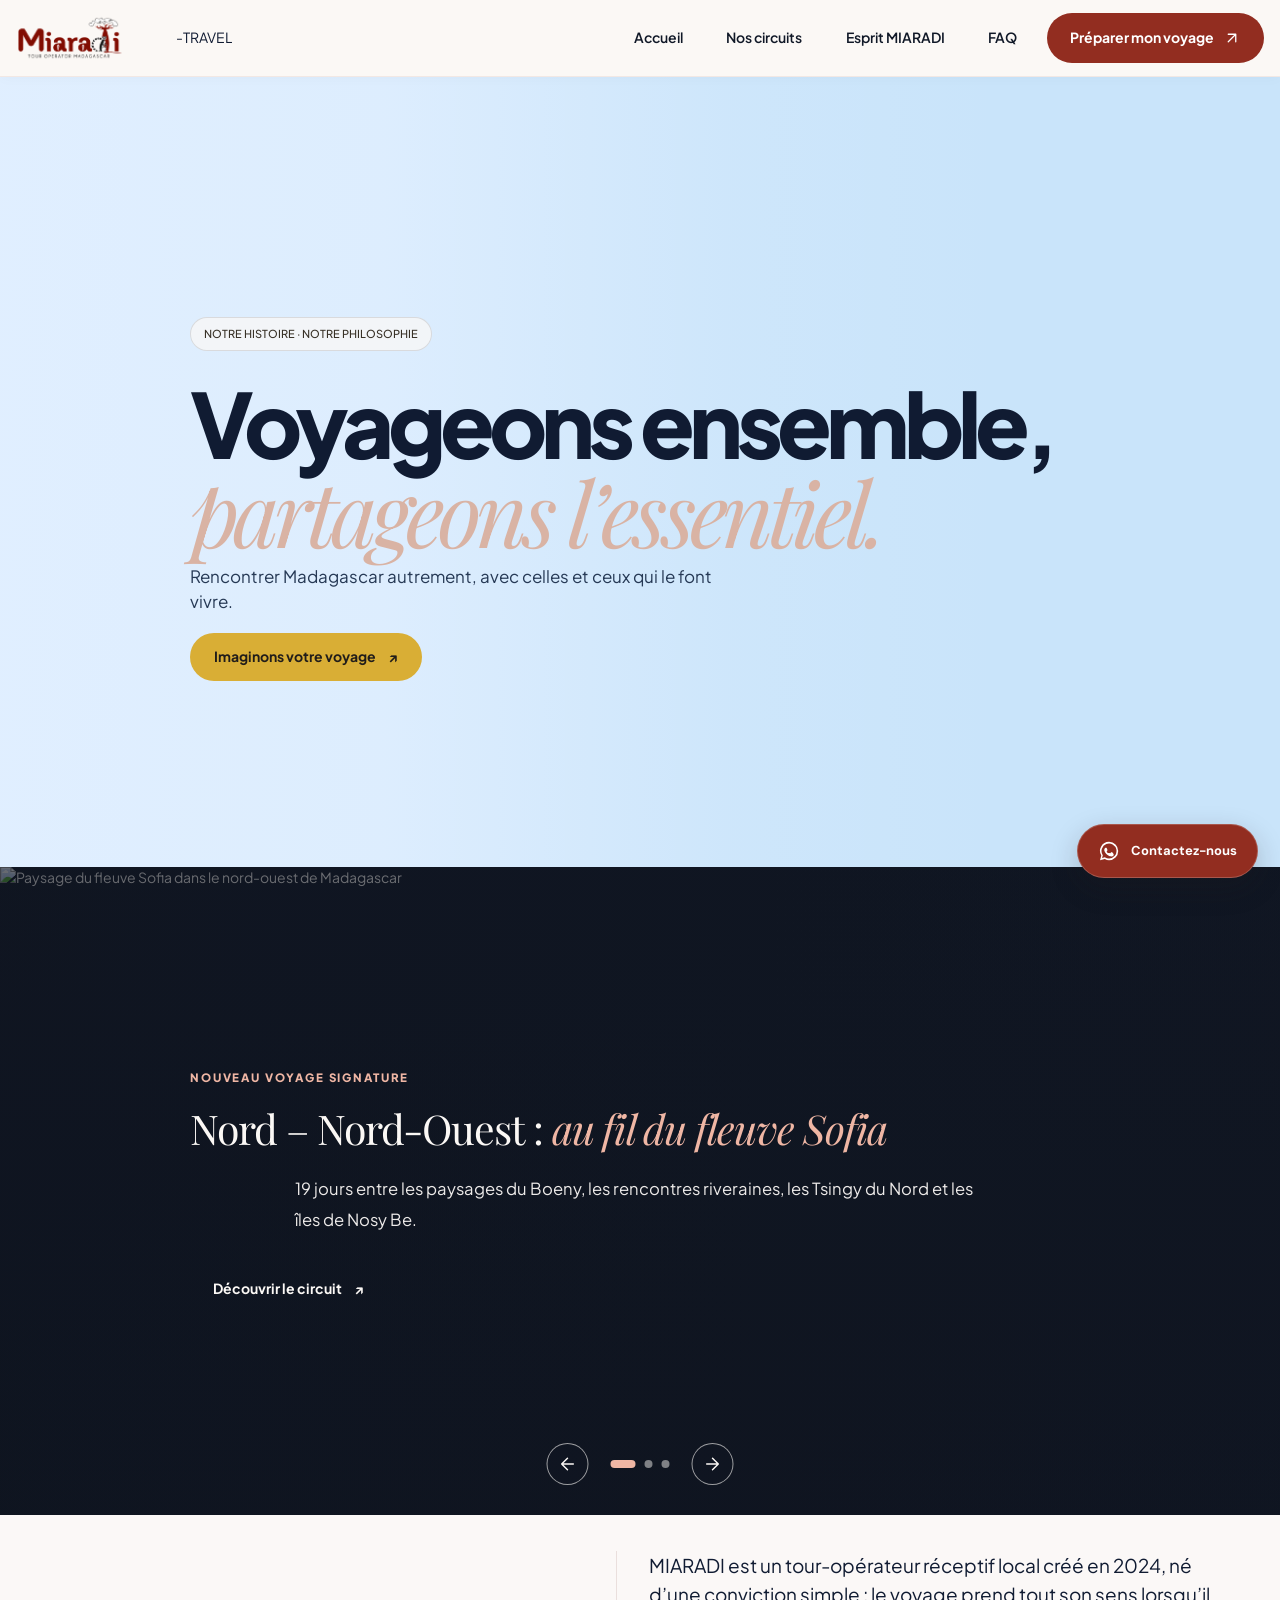
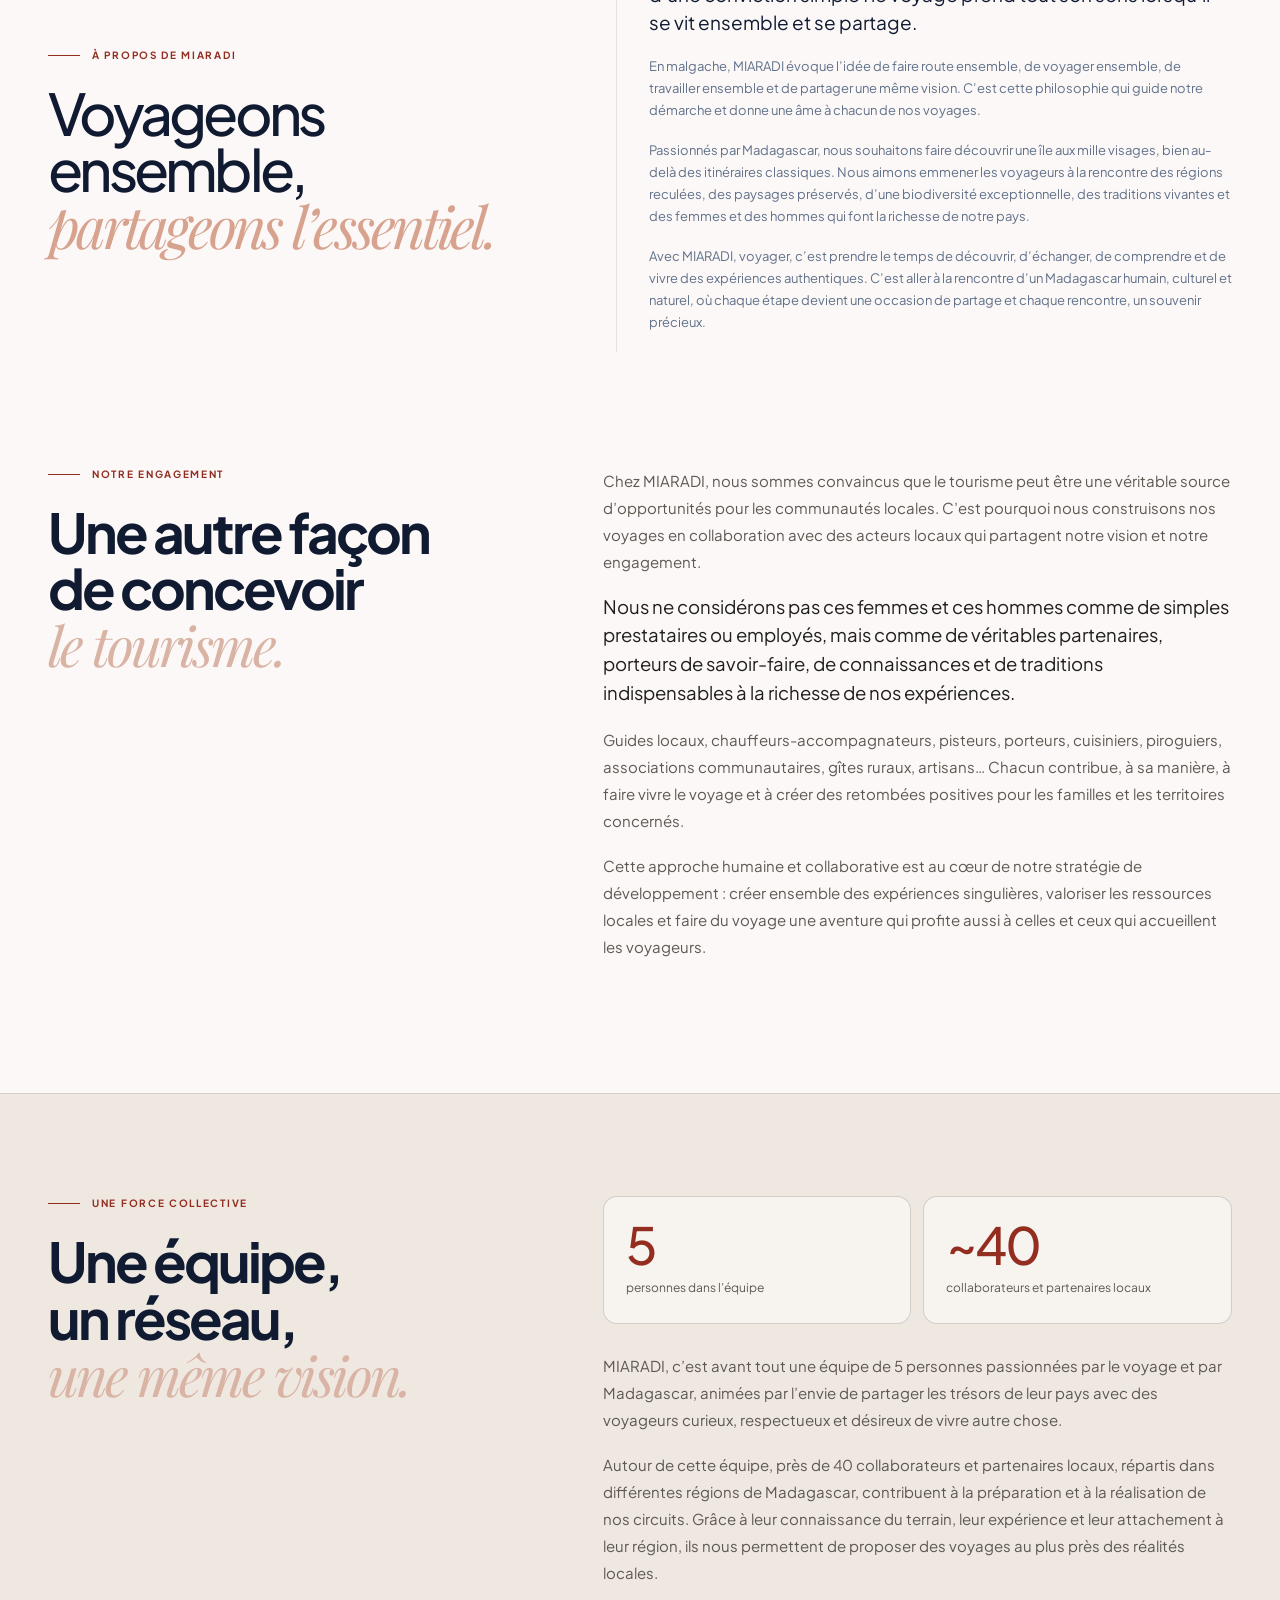
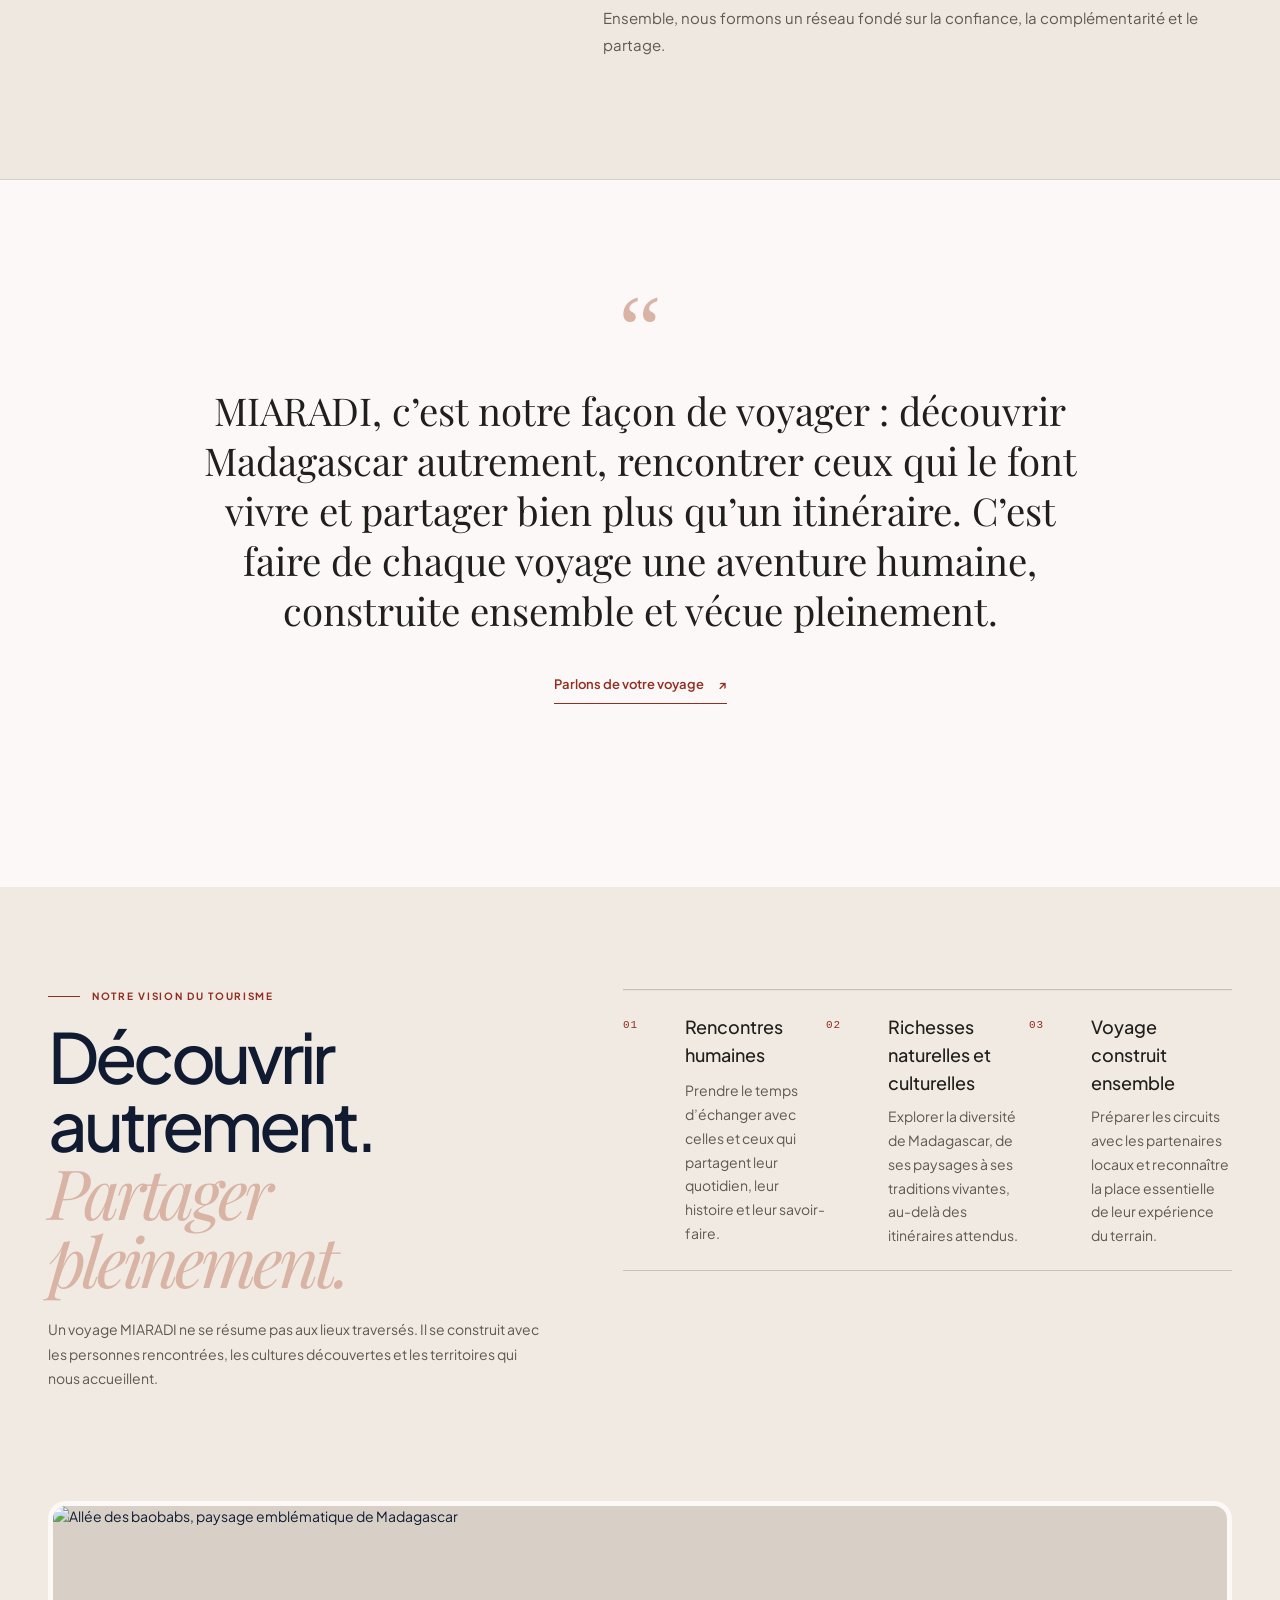
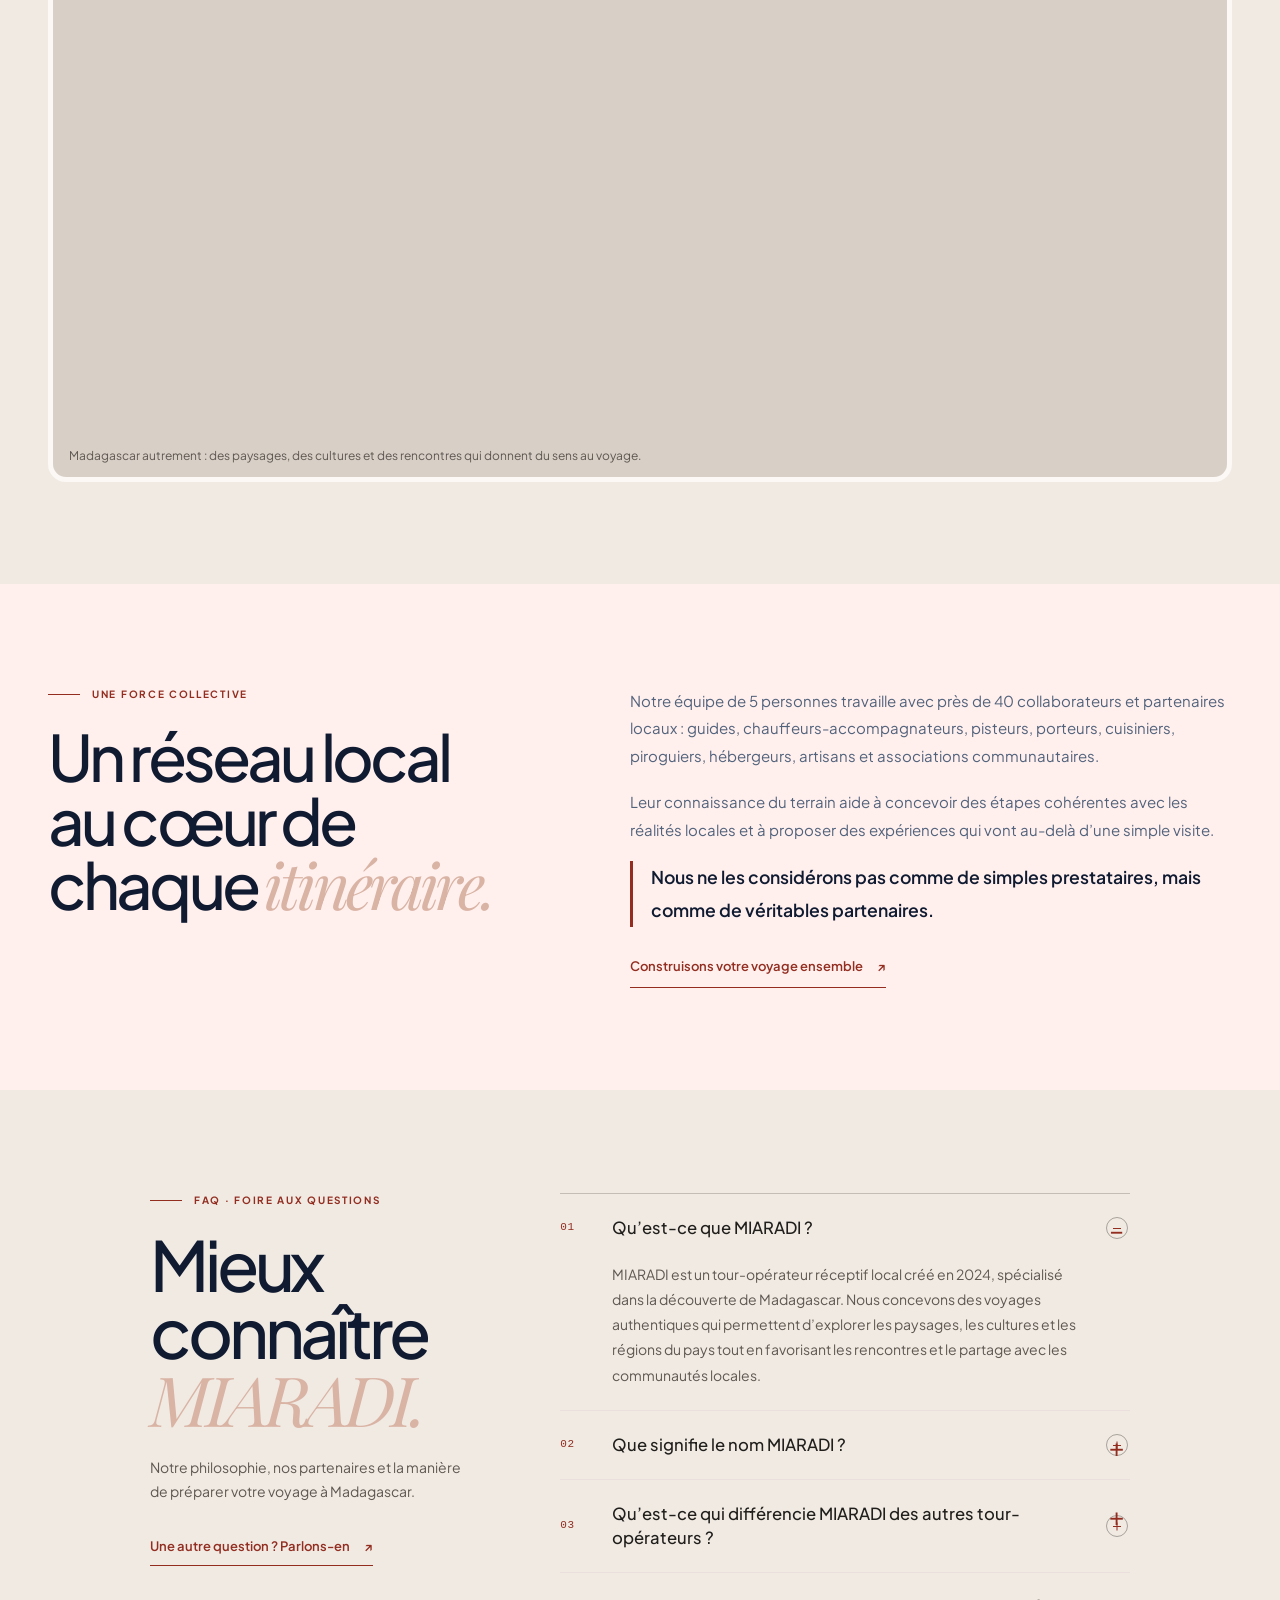
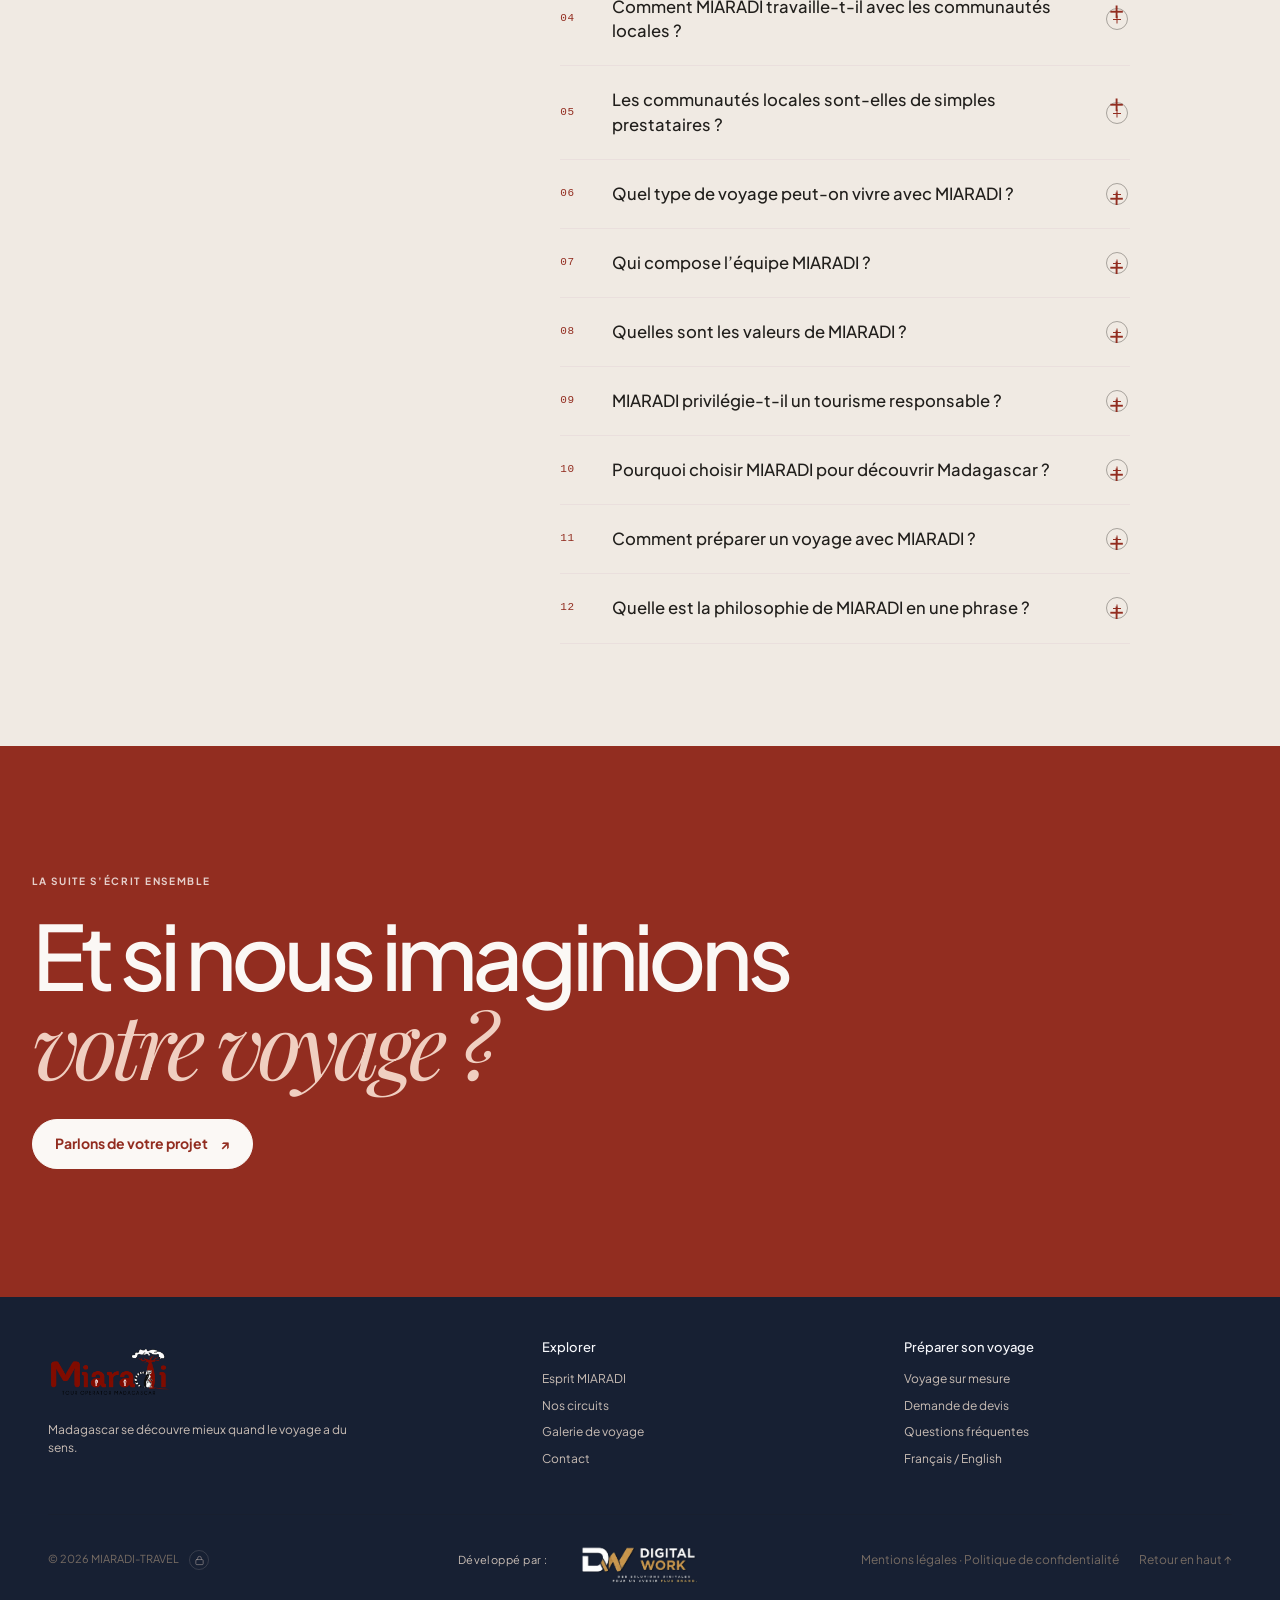
==== commit b3490ecb: "Add red -TRAVEL suffix beside site logo" ====
--- a/a-propos.html
+++ b/a-propos.html
@@ -16,7 +16,7 @@
   <a class="skip-link" href="#main">Aller au contenu</a>
   <header class="site-header" id="top">
     <div class="container header-inner">
-      <a class="brand" href="index.html" aria-label="MIARADI-TRAVEL, accueil"><img class="brand-logo" src="assets/miaradi-logo.png" alt="Miaradi — Tour Operator Madagascar"></a>
+      <a class="brand" href="index.html" aria-label="MIARADI-TRAVEL, accueil"><img class="brand-logo" src="assets/miaradi-logo.png" alt="Miaradi — Tour Operator Madagascar"><span class="brand-travel">-TRAVEL</span></a>
       <button class="menu-toggle" type="button" aria-expanded="false" aria-controls="primary-nav" aria-label="Ouvrir le menu"><span></span><span></span></button>
       <nav class="primary-nav" id="primary-nav" aria-label="Navigation principale">
         <a href="index.html#top" data-about-key="navHome">Accueil</a><a href="index.html#circuits" data-about-key="navCircuits">Nos circuits</a><a href="a-propos.html#about-story" aria-current="page" data-about-key="navAbout">Esprit MIARADI</a><a href="#faq" data-about-key="navFaq">FAQ</a>
@@ -228,7 +228,7 @@
   <footer class="site-footer">
   <div class="container footer-editorial">
     <div class="footer-brand-block"><a class="brand brand-footer" href="index.html#top"><img class="brand-logo brand-logo-footer" src="assets/miaradi-logo.png" alt="MIARADI-TRAVEL — Tour Operator Madagascar"></a><p>Madagascar se découvre mieux quand le voyage a du sens.</p></div>
-    <div class="footer-link-group"><h2>Explorer</h2><a href="index.html#a-propos">Esprit MIARADI</a><a href="index.html#circuits">Nos circuits</a><a href="galerie.html">Galerie de voyage</a><a href="index.html#contact">Contact</a></div>
+    <div class="footer-link-group"><h2>Explorer</h2><a href="a-propos.html">Esprit MIARADI</a><a href="index.html#circuits">Nos circuits</a><a href="galerie.html">Galerie de voyage</a><a href="index.html#contact">Contact</a></div>
     <div class="footer-link-group"><h2>Préparer son voyage</h2><a href="index.html#contact">Voyage sur mesure</a><a href="index.html#contact">Demande de devis</a><a href="#faq">Questions fréquentes</a><a href="index.html#a-propos">Français / English</a></div>
   </div>
   <div class="container footer-bottom"><span>© <span class="footer-year"><span id="year"></span></span> MIARADI-TRAVEL <a class="copyright-admin-access" href="backend/public/admin/login.php" aria-label="Accès administrateur" title="Accès administrateur"><svg viewBox="0 0 24 24" aria-hidden="true" focusable="false"><rect x="4" y="10" width="16" height="11" rx="2"></rect><path d="M8 10V7a4 4 0 0 1 8 0v3"></path></svg></a></span><span class="footer-credit"><span class="footer-developer-label">Développé par :</span><a class="footer-developer" href="https://zagarino0.github.io/site-digital-work/" target="_blank" rel="noopener noreferrer" aria-label="Site développé par Digital Work"><img src="assets/02-logo-horizontal-fond-noir-removebg-preview (1).png" alt="Digital Work — Des solutions digitales pour un avenir plus grand"></a></span><span class="footer-legal"><a href="backend/public/politique-confidentialite.php">Mentions légales · Politique de confidentialité</a></span><a href="index.html#top">Retour en haut ↑</a></div>
--- a/site.css
+++ b/site.css
@@ -1,7 +1,7 @@
 @import url('https://fonts.googleapis.com/css2?family=DM+Sans:wght@400;500;600;700&family=Playfair+Display:ital,wght@0,400;0,500;1,400;1,500&family=Plus+Jakarta+Sans:wght@400;500;600;700;800&display=swap');
 :root{--red:#922D20;--paper:#FBF8F5;--ink:#211d1a;--muted:#706761;--line:rgba(33,29,26,.16);--soft:#F0EDE7;--dark:#211e1b;--serif:"Playfair Display",Georgia,serif;--sans:"DM Sans",Arial,sans-serif;--container:1240px}
 *,*::before,*::after{box-sizing:border-box}html{scroll-behavior:smooth;scroll-padding-top:100px}body{margin:0;background:var(--paper);color:var(--ink);font:16px/1.65 var(--sans);-webkit-font-smoothing:antialiased}body.menu-open{overflow:hidden}img{display:block;max-width:100%}a{color:inherit;text-decoration:none}button,input,select,textarea{font:inherit}button,a{-webkit-tap-highlight-color:transparent}button{cursor:pointer}.container{width:min(var(--container),calc(100% - 64px));margin-inline:auto}.skip-link{position:absolute;z-index:1000;left:16px;top:-70px;background:white;padding:10px 14px}.skip-link:focus{top:12px}
-.site-header{position:sticky;top:0;z-index:100;background:rgba(251,248,245,.96);backdrop-filter:blur(14px);border-bottom:1px solid var(--line)}.header-inner{min-height:88px;display:flex;align-items:center;justify-content:space-between;gap:30px}.brand{display:inline-flex;align-items:center;flex-shrink:0}.brand-logo{width:min(250px,25vw);height:auto;max-height:68px;object-fit:contain;object-position:left center}.primary-nav{display:flex;align-items:center;gap:clamp(16px,2.7vw,34px);font-size:13px;font-weight:600}.primary-nav>a:not(.nav-cta):hover{color:var(--red)}.language-toggle{border:0;padding:8px 0;color:var(--ink);background:transparent;font-size:12px;font-weight:700}.nav-cta,.button{display:inline-flex;align-items:center;justify-content:space-between;gap:22px;min-height:50px;padding:13px 18px;border:1px solid transparent;font-size:12px;font-weight:700;transition:background .2s,color .2s,transform .2s}.nav-cta,.button-primary{background:var(--red);color:white}.nav-cta:hover,.button-primary:hover{background:#742319;transform:translateY(-1px)}.button-light{background:var(--paper);color:var(--red)}.button-dark{background:var(--ink);color:white}.button-dark:hover{background:var(--red)}.menu-toggle{display:none;border:0;background:transparent;padding:10px}.menu-toggle span{display:block;width:25px;height:2px;margin:5px;background:var(--ink)}
+.site-header{position:sticky;top:0;z-index:100;background:#FBF8F5;backdrop-filter:none;border-bottom:1px solid var(--line)}.header-inner{min-height:88px;display:flex;align-items:center;justify-content:space-between;gap:30px}.brand{display:inline-flex;align-items:center;flex-shrink:0}.brand-logo{width:min(250px,25vw);height:auto;max-height:68px;object-fit:contain;object-position:left center}.primary-nav{display:flex;align-items:center;gap:clamp(16px,2.7vw,34px);font-size:13px;font-weight:600}.primary-nav>a:not(.nav-cta):hover{color:var(--red)}.language-toggle{border:0;padding:8px 0;color:var(--ink);background:transparent;font-size:12px;font-weight:700}.nav-cta,.button{display:inline-flex;align-items:center;justify-content:space-between;gap:22px;min-height:50px;padding:13px 18px;border:1px solid transparent;font-size:12px;font-weight:700;transition:background .2s,color .2s,transform .2s}.nav-cta,.button-primary{background:var(--red);color:white}.nav-cta:hover,.button-primary:hover{background:#742319;transform:translateY(-1px)}.button-light{background:var(--paper);color:var(--red)}.button-dark{background:var(--ink);color:white}.button-dark:hover{background:var(--red)}.menu-toggle{display:none;border:0;background:transparent;padding:10px}.menu-toggle span{display:block;width:25px;height:2px;margin:5px;background:var(--ink)}
 .hero{position:relative;isolation:isolate;display:flex;align-items:center;min-height:min(800px,calc(100svh - 88px));overflow:hidden;background:#38302a;color:white}.hero-image,.hero-shade{position:absolute;z-index:-1;inset:0;width:100%;height:100%}.hero-image{object-fit:cover;object-position:center 54%;animation:hero-appear .9s ease both}.hero-shade{background:linear-gradient(90deg,rgba(22,18,16,.66),rgba(22,18,16,.35) 54%,rgba(22,18,16,.06)),linear-gradient(0deg,rgba(22,18,16,.35),transparent 40%)}.hero-content{padding-block:clamp(90px,14vh,150px) 130px;animation:rise-in .8s .1s both}.eyebrow{display:flex;align-items:center;gap:12px;margin:0 0 22px;color:var(--red);font-size:10px;font-weight:700;letter-spacing:.17em;line-height:1.5}.eyebrow-light{color:rgba(255,255,255,.88)}.eyebrow-line{display:inline-block;width:32px;height:1px;background:currentColor}h1,h2,h3,p{overflow-wrap:break-word}.hero h1,h2{margin:0;font-weight:500;letter-spacing:-.045em;line-height:1.06}.hero h1{max-width:900px;font-size:clamp(3.2rem,7.6vw,7rem);text-wrap:balance}.hero h1 em,h2 em{font-family:var(--serif);font-weight:400}.hero-copy{max-width:560px;margin:26px 0 30px;color:rgba(255,255,255,.9);font-size:clamp(1rem,1.5vw,1.2rem);line-height:1.8}.hero-actions{display:flex;align-items:center;flex-wrap:wrap;gap:16px}.hero-bottom{position:absolute;left:50%;bottom:24px;transform:translateX(-50%);display:flex;justify-content:space-between;gap:20px;color:rgba(255,255,255,.82);font-size:10px;letter-spacing:.13em}
 .section-pad{padding-block:clamp(70px,9vw,124px)}.intro{background:var(--paper)}.about-opening{display:grid;grid-template-columns:minmax(0,.9fr) minmax(0,1.1fr);gap:clamp(34px,7vw,100px);align-items:start}.about-heading h2,.section-heading h2,.personalization-intro h2,.partners-copy h2,.contact h2{font-size:clamp(2.6rem,5.4vw,5.1rem)}.about-heading h2 em,.personalization-intro h2 em,.partners-copy h2 em,.contact h2 em{color:var(--red)}.about-lead p{margin:0 0 20px;color:var(--muted);line-height:1.9}.about-lead .about-strong{font-size:clamp(1.15rem,1.8vw,1.45rem);color:var(--ink);line-height:1.65}.underlined-link{display:inline-flex;align-items:center;gap:14px;padding:10px 0;border-bottom:1px solid var(--red);color:var(--red);font-size:12px;font-weight:700}
 .circuits{background:var(--dark);color:var(--paper)}.section-heading{display:grid;grid-template-columns:minmax(0,1fr) minmax(280px,.75fr);gap:30px 70px;align-items:end;margin-bottom:48px}.section-heading .eyebrow{color:#e0b3a8}.section-heading h2{font-size:clamp(2.8rem,5.7vw,5.4rem)}.section-heading h2 em{color:#e7c9bc}.section-heading-copy{max-width:520px;margin:0;color:#cfc5bf;line-height:1.85}.circuit-filters{display:flex;align-items:end;justify-content:space-between;gap:22px;margin-bottom:32px}.filter-theme{display:grid;gap:10px}.filter-label{display:block;color:#d6b6aa;font-size:10px;font-weight:700;letter-spacing:.13em}.filter-buttons{display:flex;flex-wrap:wrap;gap:8px}.filter-button{border:1px solid rgba(255,255,255,.3);padding:9px 13px;background:transparent;color:#f8eee8;font-size:11px}.filter-button.is-active,.filter-button:hover{background:var(--paper);color:var(--ink)}.filter-select-wrap{display:grid;gap:8px;min-width:150px}.circuit-filter-select{min-height:40px;padding:8px 12px;border:1px solid rgba(255,255,255,.3);background:var(--dark);color:white}.circuit-grid{display:grid;grid-template-columns:repeat(3,minmax(0,1fr));gap:48px 24px}.circuit-card{min-width:0}.circuit-card[hidden]{display:none!important}.circuit-image-link{position:relative;display:block;overflow:hidden;aspect-ratio:4/4.8;background:#45403b}.circuit-image-link img{width:100%;height:100%;object-fit:cover;transition:transform .65s}.circuit-card:hover .circuit-image-link img{transform:scale(1.04)}.image-index{position:absolute;left:15px;bottom:15px;color:white;font-size:10px;letter-spacing:.12em}.image-arrow{position:absolute;right:14px;top:14px;display:grid;place-items:center;width:34px;height:34px;border:1px solid rgba(255,255,255,.6);border-radius:50%;color:white}.circuit-meta,.circuit-price{display:flex;align-items:center;justify-content:space-between;gap:12px;color:#c9bdb5;font-size:10px;letter-spacing:.08em}.circuit-meta{margin-top:17px}.circuit-price{margin-top:13px;padding-top:12px;border-top:1px solid rgba(255,255,255,.17)}.circuit-price strong{color:var(--paper);font-size:12px;letter-spacing:0}.circuit-card h3{margin:15px 0 7px;font-family:var(--serif);font-size:clamp(1.45rem,2.1vw,2rem);font-weight:400;line-height:1.2}.circuit-card>p{margin:0 0 15px;color:#cfc5bf;font-size:13px;line-height:1.75}.circuit-card .underlined-link{color:#f0d0c5;border-color:#bd7567}.gallery-trigger{display:inline-flex;gap:10px;align-items:center;margin:0 16px 0 0;border:0;border-bottom:1px solid rgba(255,255,255,.35);padding:10px 0;background:transparent;color:#fff;font-size:11px}.circuit-link{color:#f0d0c5}
@@ -7585,3 +7585,41 @@
     grid-column: auto !important;
   }
 }
+
+
+/* Toute la carte d'engagement est cliquable vers la section catalogue. */
+.trust-card-link {
+  display: flex;
+  color: inherit;
+  text-decoration: none;
+  cursor: pointer;
+}
+.trust-card-link:focus-visible,
+.all-circuits-link:focus-visible {
+  outline: 2px solid #922D20;
+  outline-offset: 4px;
+}
+.trust-card-link:hover {
+  transform: translateY(-2px);
+}
+
+
+/* FIX FINAL — en-tête opaque pendant le défilement du catalogue */
+.site-header,
+header.site-header#top {
+  position: sticky !important;
+  top: 0 !important;
+  z-index: 1000 !important;
+  background-color: #FBF8F5 !important;
+  background-image: none !important;
+  opacity: 1 !important;
+  -webkit-backdrop-filter: none !important;
+  backdrop-filter: none !important;
+  isolation: isolate !important;
+}
+.site-header::before,
+.site-header::after {
+  background: transparent !important;
+  opacity: 0 !important;
+  pointer-events: none !important;
+}
